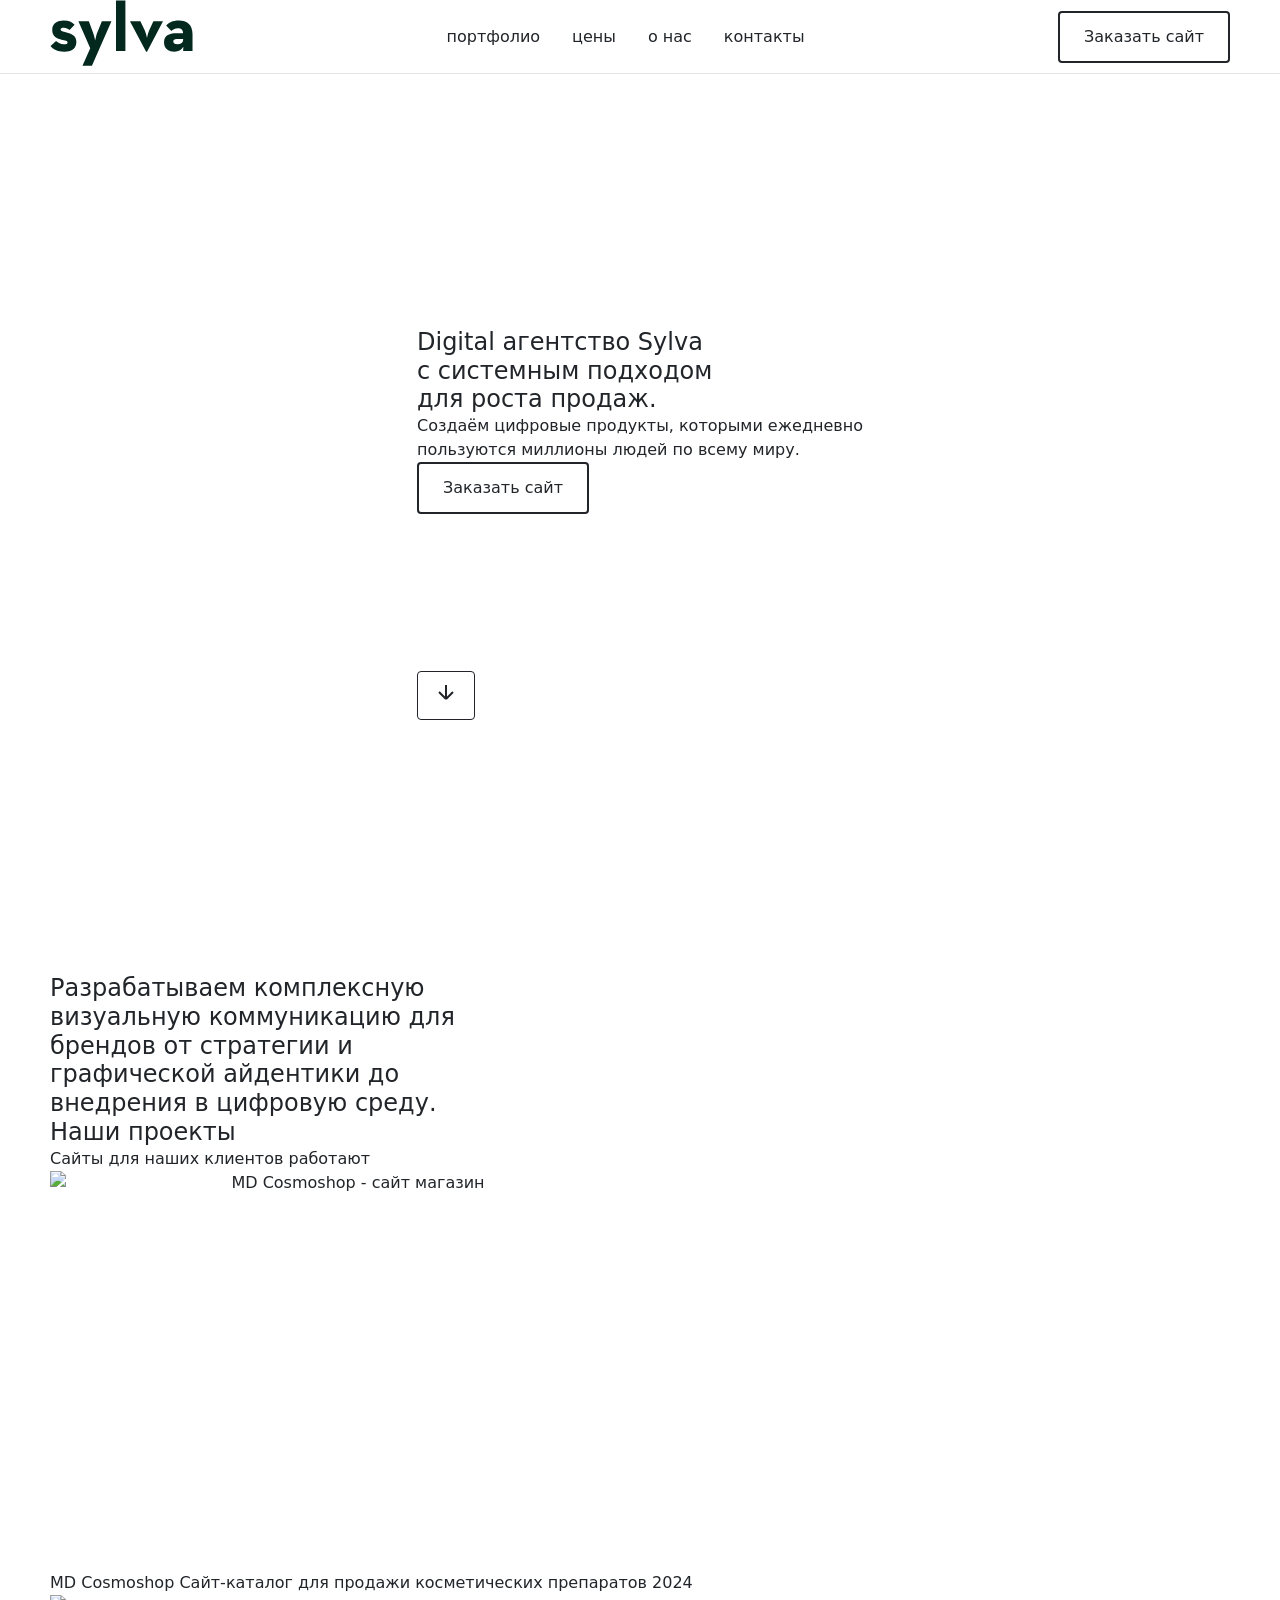
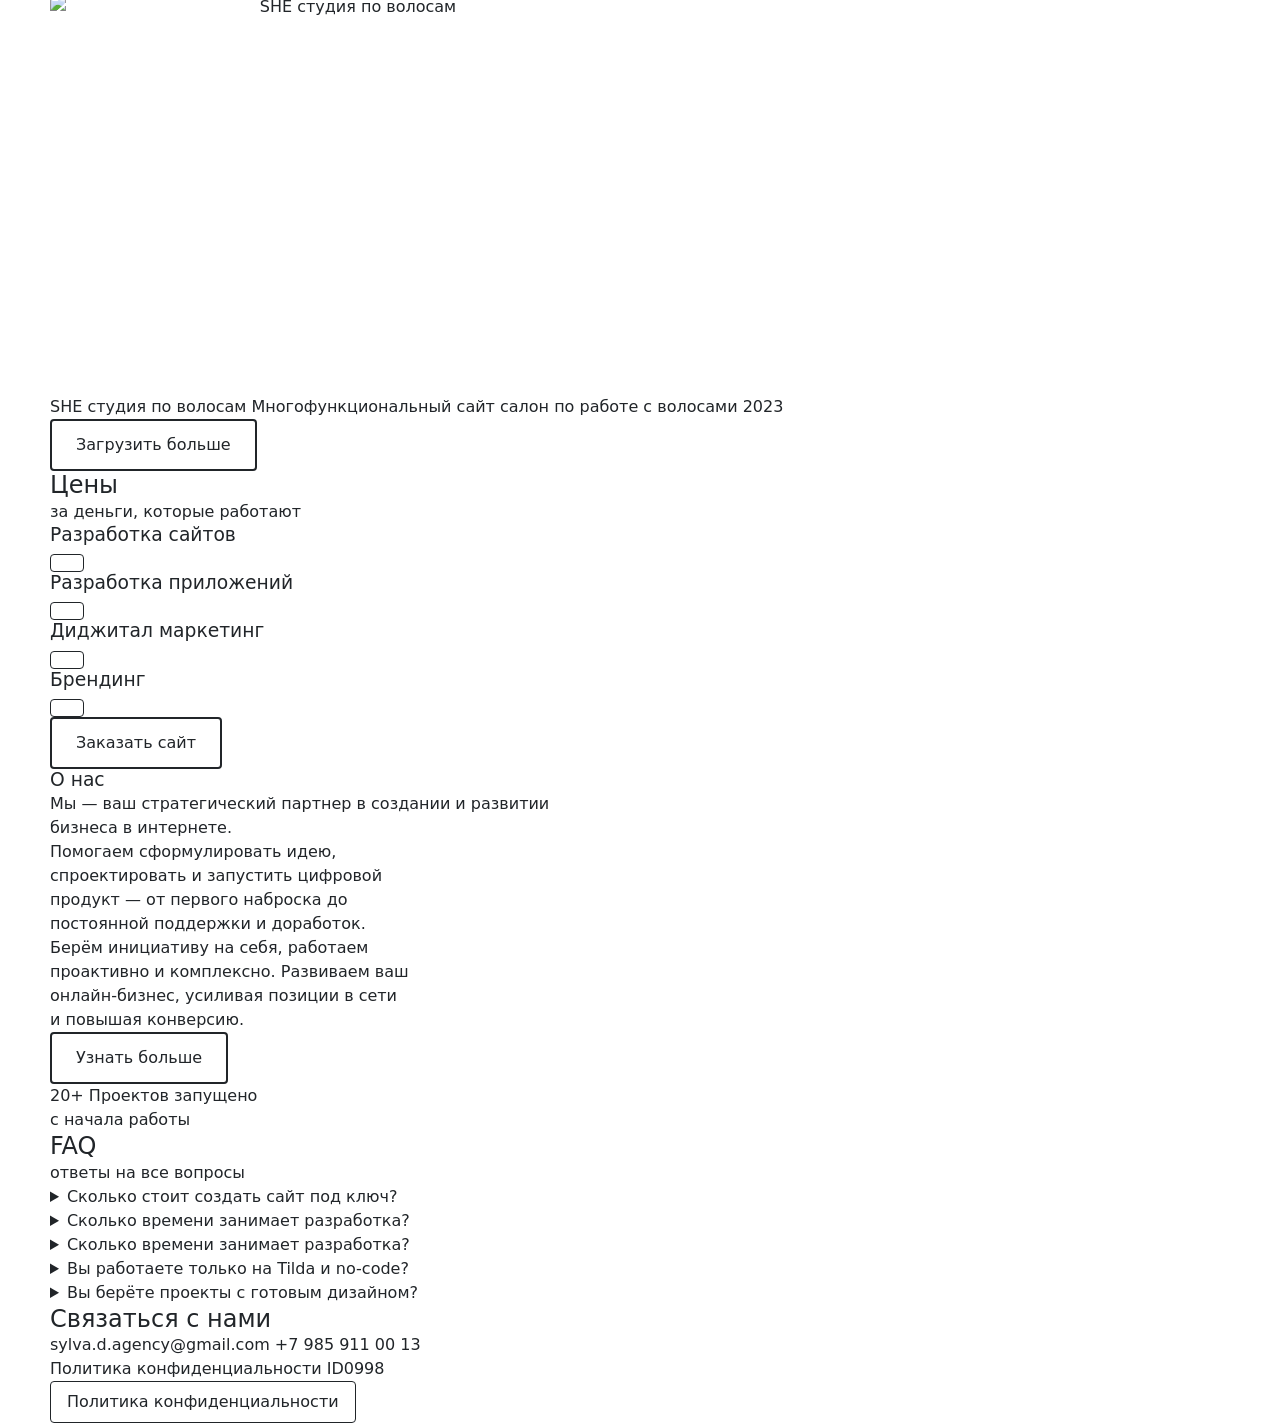
==== index.html @ aecb2a1e "critical css added" ====
<!DOCTYPE html>
<html lang="ru">

<head>
    <meta charset="UTF-8">
    <meta name="viewport" content="width=device-width, initial-scale=1.0">
    <meta http-equiv="X-UA-Compatible" content="IE=edge">

    <!-- SEO Meta Tags -->
    <title>Sylva Digital Agency - Разработка сайтов и цифровых решений</title>
    <meta name="description"
        content="Digital агентство Sylva - создаем цифровые продукты, которые ежедневно пользуются миллионы людей по всему миру. Разработка сайтов, приложений, брендинг.">
    <meta name="keywords" content="digital agency, веб-разработка, дизайн, брендинг, создание сайтов">
    <meta name="author" content="Sylva Digital Agency">

    <!-- Open Graph / Facebook -->
    <!-- <meta property="og:type" content="website">
    <meta property="og:url" content="https://sylva.agency/">
    <meta property="og:title" content="Sylva Digital Agency - Разработка сайтов и цифровых решений">
    <meta property="og:description" content="Digital агентство Sylva - создаем цифровые продукты для вашего бизнеса">
    <meta property="og:image" content="/images/og-image.jpg"> -->

    <!-- Twitter -->
    <!-- <meta property="twitter:card" content="summary_large_image">
    <meta property="twitter:url" content="https://sylva.agency/">
    <meta property="twitter:title" content="Sylva Digital Agency">
    <meta property="twitter:description"
        content="Digital агентство Sylva - создаем цифровые продукты для вашего бизнеса">
    <meta property="twitter:image" content="/images/twitter-image.jpg"> -->

    <!-- Favicon -->
    <!-- <link rel="icon" type="image/x-icon" href="/favicon.ico">
    <link rel="apple-touch-icon" sizes="180x180" href="/apple-touch-icon.png"> -->

    <!-- Critical CSS (только для первого экрана) -->
    <link rel="stylesheet" href="/css/critical.css">

    <!-- Preload важных ресурсов -->
    <!-- <link rel="preload" href="/fonts/main-font.woff2" as="font" type="font/woff2" crossorigin> -->

    <!-- Остальные стили загружаются асинхронно -->
    <!-- <link rel="preload" href="/css/main.css" as="style" onload="this.onload=null;this.rel='stylesheet'">
    <noscript>
        <link rel="stylesheet" href="/css/main.css">
    </noscript> -->
</head>

<body>
    <!-- Cookie Notice -->
    <div class="cookie-notice" id="cookieNotice" role="dialog" aria-label="Уведомление о cookies" hidden>
        <div class="cookie-notice__content">
            <p>Мы используем cookies для улучшения работы сайта</p>
            <button type="button" class="cookie-notice__accept" id="acceptCookies">Принять</button>
        </div>
    </div>

    <!-- Header -->
    <header class="header">
        <div class="container">
            <nav class="nav" aria-label="Основная навигация">
                <a href="/" class="logo" aria-label="Sylva Digital Agency">
                    <svg width="143" height="66" viewBox="0 0 143 66" fill="none" xmlns="http://www.w3.org/2000/svg">
                        <path
                            d="M14.12 51.63C7.19 51.63 3.13 49.04 0.54 45.96L6.07 41.06C8.1 43.02 10.69 44.21 13.49 44.21C16.57 44.21 17.55 43.65 17.55 42.39C17.55 40.78 15.66 40.78 10.83 39.52C6.77 38.47 2.22 36.23 2.22 30C2.22 23.28 7.4 20.55 13.77 20.55C18.67 20.55 22.17 22.16 24.62 24.68L19.58 30.07C18.18 28.88 16.08 27.83 13.84 27.83C11.67 27.83 10.62 28.39 10.62 29.58C10.62 31.26 12.51 31.47 16.57 32.38C20.91 33.36 26.37 35.39 26.37 41.69C26.37 47.15 23.5 51.63 14.12 51.63ZM32.4693 65.84L40.2393 48.2L28.4093 21.18H38.8393L43.1093 32.66C44.1593 35.46 45.2093 40.36 45.2093 40.36C45.2093 40.36 46.1193 35.39 47.2393 32.66L51.8593 21.18H61.4493L41.9193 65.84H32.4693ZM66.0157 51V0.459996H75.3957V51H66.0157ZM96.1223 51.63L79.9523 21.18H90.3823L94.5823 30.07C95.9823 33.08 97.0323 37.98 97.0323 37.98C97.0323 37.98 98.0123 33.08 99.3423 30.07L103.402 21.18H112.992L97.0323 51.63H96.1223ZM133.141 33.29C133.001 29.86 131.321 28.32 128.171 28.32C124.601 28.32 122.711 29.86 121.381 31.05L116.131 25.45C118.931 22.72 122.081 20.55 129.081 20.55C136.711 20.55 142.521 24.68 142.521 34.06V51H133.141L133.351 46.87C131.111 50.3 128.521 51.63 124.531 51.63C119.071 51.63 114.031 49.18 114.031 42.25C114.031 35.88 118.861 33.29 126.211 33.29H133.141ZM133.141 38.89H126.701C124.321 38.89 123.271 39.94 123.271 41.62C123.271 43.3 124.671 44.28 127.331 44.28C131.181 44.28 133.141 42.6 133.141 40.08V38.89Z"
                            fill="#03281D" />
                    </svg>

                </a>

                <!-- Desktop Navigation -->
                <ul class="nav__list">
                    <li><a href="#portfolio" class="nav__link">портфолио</a></li>
                    <li><a href="#prices" class="nav__link">цены</a></li>
                    <li><a href="#about" class="nav__link">о нас</a></li>
                    <li><a href="#contacts" class="nav__link">контакты</a></li>
                </ul>

                <!-- Mobile CTA Button -->
                <a href="/order" class="btn btn--primary nav__cta-mobile">Заказать сайт</a>

                <!-- Mobile Menu Button -->
                <button type="button" class="burger" id="burgerBtn" aria-label="Открыть меню" aria-expanded="false"
                    aria-controls="mobileMenu">
                    <svg width="35" height="35" viewBox="0 0 35 35" fill="none" xmlns="http://www.w3.org/2000/svg">
                        <path fill-rule="evenodd" clip-rule="evenodd"
                            d="M5.10433 7.29167C4.71756 7.29167 4.34662 7.44531 4.07313 7.7188C3.79964 7.99229 3.646 8.36323 3.646 8.75C3.646 9.13678 3.79964 9.50771 4.07313 9.7812C4.34662 10.0547 4.71756 10.2083 5.10433 10.2083H29.896C30.2828 10.2083 30.6537 10.0547 30.9272 9.7812C31.2007 9.50771 31.3543 9.13678 31.3543 8.75C31.3543 8.36323 31.2007 7.99229 30.9272 7.7188C30.6537 7.44531 30.2828 7.29167 29.896 7.29167H5.10433ZM3.646 17.5C3.646 17.1132 3.79964 16.7423 4.07313 16.4688C4.34662 16.1953 4.71756 16.0417 5.10433 16.0417H29.896C30.2828 16.0417 30.6537 16.1953 30.9272 16.4688C31.2007 16.7423 31.3543 17.1132 31.3543 17.5C31.3543 17.8868 31.2007 18.2577 30.9272 18.5312C30.6537 18.8047 30.2828 18.9583 29.896 18.9583H5.10433C4.71756 18.9583 4.34662 18.8047 4.07313 18.5312C3.79964 18.2577 3.646 17.8868 3.646 17.5ZM3.646 26.2515C3.646 25.8647 3.79964 25.4938 4.07313 25.2203C4.34662 24.9468 4.71756 24.7931 5.10433 24.7931H29.896C30.2828 24.7931 30.6537 24.9468 30.9272 25.2203C31.2007 25.4938 31.3543 25.8647 31.3543 26.2515C31.3543 26.6382 31.2007 27.0092 30.9272 27.2827C30.6537 27.5561 30.2828 27.7098 29.896 27.7098H5.10433C4.71756 27.7098 4.34662 27.5561 4.07313 27.2827C3.79964 27.0092 3.646 26.6382 3.646 26.2515Z"
                            fill="black" />
                    </svg>
                </button>
            </nav>
        </div>

        <!-- Mobile Menu -->
        <div class="mobile-menu" id="mobileMenu" aria-hidden="true">
            <nav class="mobile-menu__nav" aria-label="Мобильная навигация">
                <ul class="mobile-menu__list">
                    <li><a href="#portfolio" class="mobile-menu__link">портфолио</a></li>
                    <li><a href="#prices" class="mobile-menu__link">цены</a></li>
                    <li><a href="#about" class="mobile-menu__link">о нас</a></li>
                    <li><a href="#contacts" class="mobile-menu__link">контакты</a></li>
                </ul>
            </nav>
        </div>
    </header>

    <!-- Main Content -->
    <main>
        <!-- Hero Section -->
        <section class="hero" aria-label="Главный экран">
            <div class="container">
                <h1 class="hero__title">
                    Digital агентство Sylva<br>
                    с системным подходом<br>
                    для роста продаж.
                </h1>
                <p class="hero__subtitle">
                    Создаём цифровые продукты, которыми ежедневно<br>
                    пользуются миллионы людей по всему миру.
                </p>
                <a href="/order" class="btn btn--primary hero__cta">Заказать сайт</a>

                <!-- 3D Sphere Container -->
                <div class="hero__sphere" aria-hidden="true">
                    <canvas id="sphereCanvas"></canvas>
                </div>

                <!-- Scroll Indicator -->
                <button type="button" class="scroll-down" aria-label="Прокрутить вниз">
                    <svg width="24" height="24" viewBox="0 0 24 24" fill="none" aria-hidden="true">
                        <path d="M12 5v14m0 0l-7-7m7 7l7-7" stroke="currentColor" stroke-width="2" />
                    </svg>
                </button>
            </div>
        </section>

        <!-- Mission Section -->
        <section class="mission" aria-label="Наша миссия">
            <div class="container">
                <h2 class="mission__title">
                    Разрабатываем комплексную<br>
                    визуальную коммуникацию <span class="mission__accent">для<br>
                        брендов</span> от стратегии и<br>
                    графической айдентики до<br>
                    внедрения в <span class="mission__highlight">цифровую среду</span>.
                </h2>
            </div>
        </section>

        <!-- Portfolio Section -->
        <section class="portfolio" id="portfolio" aria-label="Наши проекты">
            <div class="container">
                <h2 class="section-title">Наши проекты</h2>
                <p class="section-subtitle">Сайты для наших клиентов работают</p>

                <div class="portfolio__grid">
                    <!-- Project 1 -->
                    <article class="project-card" data-modal="project-1">
                        <button type="button" class="project-card__link" aria-label="Открыть проект MD Cosmoshop">
                            <span class="project-card__image">
                                <img src="/images/projects/md-cosmoshop.jpg" alt="MD Cosmoshop - сайт магазин"
                                    loading="lazy" width="600" height="400">
                            </span>
                            <span class="project-card__content">
                                <span class="project-card__title">MD Cosmoshop</span>
                                <span class="project-card__description">Сайт-каталог для продажи косметических
                                    препаратов</span>
                                <span class="project-card__year">2024</span>
                            </span>
                        </button>
                    </article>

                    <!-- Project 2 -->
                    <article class="project-card" data-modal="project-2">
                        <button type="button" class="project-card__link" aria-label="Открыть проект SHE студия">
                            <span class="project-card__image">
                                <img src="/images/projects/she-studio.jpg" alt="SHE студия по волосам" loading="lazy"
                                    width="600" height="400">
                            </span>
                            <span class="project-card__content">
                                <span class="project-card__title">SHE студия по волосам</span>
                                <span class="project-card__description">Многофункциональный сайт салон по работе с
                                    волосами</span>
                                <span class="project-card__year">2023</span>
                            </span>
                        </button>
                    </article>
                </div>

                <button type="button" class="btn btn--secondary portfolio__more" aria-label="Загрузить больше проектов">
                    Загрузить больше
                </button>
            </div>
        </section>

        <!-- Prices Section -->
        <section class="prices" id="prices" aria-label="Цены и услуги">
            <div class="container">
                <h2 class="section-title section-title--light">Цены</h2>
                <p class="section-subtitle section-subtitle--light">за деньги, которые работают</p>

                <div class="services">
                    <div class="services__decoration" aria-hidden="true">
                        <!-- Animated circles -->
                        <div class="circle circle--1"></div>
                        <div class="circle circle--2"></div>
                        <div class="circle circle--3"></div>
                    </div>

                    <ul class="services__list">
                        <li class="service-item">
                            <h3 class="service-item__title">Разработка сайтов</h3>
                            <button type="button" class="service-item__link" aria-label="Подробнее о разработке сайтов">
                                <span class="sr-only">Подробнее</span>
                            </button>
                        </li>
                        <li class="service-item">
                            <h3 class="service-item__title">Разработка приложений</h3>
                            <button type="button" class="service-item__link"
                                aria-label="Подробнее о разработке приложений">
                                <span class="sr-only">Подробнее</span>
                            </button>
                        </li>
                        <li class="service-item">
                            <h3 class="service-item__title">Диджитал маркетинг</h3>
                            <button type="button" class="service-item__link"
                                aria-label="Подробнее о диджитал маркетинге">
                                <span class="sr-only">Подробнее</span>
                            </button>
                        </li>
                        <li class="service-item">
                            <h3 class="service-item__title">Брендинг</h3>
                            <button type="button" class="service-item__link" aria-label="Подробнее о брендинге">
                                <span class="sr-only">Подробнее</span>
                            </button>
                        </li>
                    </ul>

                    <a href="/order" class="btn btn--outline prices__cta">Заказать сайт</a>
                </div>

                <div class="prices__footer">
                    <h3 class="prices__footer-title">О нас</h3>
                    <p class="prices__footer-text">
                        Мы — ваш стратегический партнер в создании и развитии<br>
                        бизнеса в интернете.
                    </p>
                    <p class="prices__footer-description">
                        Помогаем сформулировать идею,<br>
                        спроектировать и запустить цифровой<br>
                        продукт — от первого наброска до<br>
                        постоянной поддержки и доработок.
                    </p>
                </div>
            </div>
        </section>

        <!-- About Section -->
        <section class="about" id="about" aria-label="О компании">
            <div class="container">
                <div class="about__content">
                    <p class="about__text">
                        Берём инициативу на себя, работаем<br>
                        проактивно и комплексно. Развиваем ваш<br>
                        онлайн-бизнес, усиливая позиции в сети<br>
                        и повышая конверсию.
                    </p>

                    <a href="#" class="btn btn--ghost about__cta">Узнать больше</a>

                    <div class="stats">
                        <div class="stats__item">
                            <span class="stats__number">20+</span>
                            <span class="stats__label">Проектов запущено<br>с начала работы</span>
                        </div>
                    </div>
                </div>

                <div class="about__decoration" aria-hidden="true">
                    <!-- Decorative circles -->
                </div>
            </div>
        </section>

        <!-- FAQ Section -->
        <section class="faq" id="faq" aria-label="Часто задаваемые вопросы">
            <div class="container">
                <h2 class="section-title">FAQ</h2>
                <p class="section-subtitle">ответы на все вопросы</p>

                <div class="faq__list" role="list">
                    <details class="faq-item">
                        <summary class="faq-item__question">
                            Сколько стоит создать сайт под ключ?
                            <span class="faq-item__icon" aria-hidden="true"></span>
                        </summary>
                        <div class="faq-item__answer">
                            <p>Стоимость разработки сайта зависит от сложности проекта, функциональности и сроков.
                                Базовый сайт-визитка от 50 000 ₽, корпоративный сайт от 150 000 ₽, интернет-магазин от
                                250 000 ₽.</p>
                        </div>
                    </details>

                    <details class="faq-item">
                        <summary class="faq-item__question">
                            Сколько времени занимает разработка?
                            <span class="faq-item__icon" aria-hidden="true"></span>
                        </summary>
                        <div class="faq-item__answer">
                            <p>Сроки зависят от объема работ. Лендинг - 2-3 недели, корпоративный сайт - 1-2 месяца,
                                интернет-магазин - от 2 месяцев.</p>
                        </div>
                    </details>

                    <details class="faq-item">
                        <summary class="faq-item__question">
                            Сколько времени занимает разработка?
                            <span class="faq-item__icon" aria-hidden="true"></span>
                        </summary>
                        <div class="faq-item__answer">
                            <p>Мы предоставляем полный цикл разработки: от концепции до запуска. Также оказываем услуги
                                технической поддержки и развития проекта.</p>
                        </div>
                    </details>

                    <details class="faq-item">
                        <summary class="faq-item__question">
                            Вы работаете только на Tilda и no-code?
                            <span class="faq-item__icon" aria-hidden="true"></span>
                        </summary>
                        <div class="faq-item__answer">
                            <p>Нет, мы разрабатываем проекты любой сложности. Используем современные технологии: React,
                                Vue, Node.js. Выбор платформы зависит от задач проекта.</p>
                        </div>
                    </details>

                    <details class="faq-item">
                        <summary class="faq-item__question">
                            Вы берёте проекты с готовым дизайном?
                            <span class="faq-item__icon" aria-hidden="true"></span>
                        </summary>
                        <div class="faq-item__answer">
                            <p>Да, мы работаем как с нашим дизайном, так и реализуем готовые макеты. При необходимости
                                можем доработать существующий дизайн.</p>
                        </div>
                    </details>
                </div>
            </div>
        </section>
    </main>

    <!-- Footer -->
    <footer class="footer" id="contacts">
        <div class="container">
            <div class="footer__content">
                <h2 class="footer__title">Связаться с нами</h2>

                <div class="footer__contacts">
                    <a href="mailto:sylva.d.agency@gmail.com" class="footer__email">sylva.d.agency@gmail.com</a>
                    <a href="tel:+79859110013" class="footer__phone">+7 985 911 00 13</a>
                </div>

                <div class="footer__bottom">
                    <p class="footer__copyright">Политика конфиденциальности ID0998</p>
                    <button type="button" class="footer__privacy" data-modal="privacy">
                        Политика конфиденциальности
                    </button>
                </div>
            </div>
        </div>
    </footer>

    <!-- Modal Container -->
    <div class="modal" id="modal" role="dialog" aria-modal="true" aria-hidden="true">
        <div class="modal__overlay" data-modal-close></div>
        <div class="modal__content">
            <button type="button" class="modal__close" data-modal-close aria-label="Закрыть">
                <svg width="24" height="24" viewBox="0 0 24 24" fill="none" aria-hidden="true">
                    <path d="M18 6L6 18M6 6l12 12" stroke="currentColor" stroke-width="2" />
                </svg>
            </button>
            <div class="modal__body" id="modalContent">
                <!-- Dynamic content -->
            </div>
        </div>
    </div>

    <!-- Scripts -->
    <script src="/js/script.js" defer></script>

    <!-- Schema.org markup -->
    <script type="application/ld+json">
    {
        "@context": "https://schema.org",
        "@type": "Organization",
        "name": "Sylva Digital Agency",
        "url": "https://sylva.agency",
        "email": "sylva.d.agency@gmail.com",
        "telephone": "+79859110013",
        "description": "Digital агентство полного цикла. Разработка сайтов, приложений, брендинг.",
        "address": {
            "@type": "PostalAddress",
            "addressCountry": "RU"
        }
    }
    </script>
</body>

</html>
---- css/critical.css ----
/* Critical CSS - минимальный normalize и базовые стили */

/* Box sizing */
*,
*::before,
*::after {
  box-sizing: border-box;
}

/* Document */
html {
  line-height: 1.15;
  -webkit-text-size-adjust: 100%;
  -webkit-tap-highlight-color: transparent;
}

/* Body */
body {
  margin: 0;
  font-family: system-ui, -apple-system, "Segoe UI", Roboto, "Helvetica Neue",
    Arial, sans-serif;
  font-size: 16px;
  line-height: 1.5;
  color: #212529;
  background-color: #fff;
}

/* Container */
.container {
  max-width: 1440px;
  margin: 0 auto;
  padding-inline: 50px;
}

/* Typography - точечный сброс */
h1,
h2,
h3,
h4,
h5,
h6 {
  margin: 0;
  font-weight: 500;
  line-height: 1.2;
}

p,
figure,
figcaption,
blockquote,
dl,
dd {
  margin: 0;
}

/* Navigation lists - без маркеров */
.nav__list,
.mobile-menu__list,
.services__list,
.faq__list {
  list-style: none;
  padding: 0;
  margin: 0;
}

/* Links */
a {
  color: inherit;
  text-decoration: none;
  background-color: transparent;
}

/* Images */
img {
  display: block;
  max-width: 100%;
  height: auto;
  border-style: none;
}

/* Inline images in content */
.content img,
p img {
  display: inline-block;
  vertical-align: bottom;
}

/* Buttons - минимальные стили для видимости */
button {
  font-family: inherit;
  font-size: inherit;
  line-height: inherit;
  margin: 0;
  padding: 0.5em 1em;
  cursor: pointer;
  background-color: transparent;
  border: 1px solid currentColor;
  border-radius: 4px;
  color: inherit;
}

button::-moz-focus-inner {
  border-style: none;
  padding: 0;
}

/* Reset button styles for icon-only buttons */
.burger,
.modal__close,
.project-card__link {
  padding: 0;
  border: none;
  background: transparent;
}

/* Forms */
input,
textarea,
select {
  font-family: inherit;
  font-size: inherit;
  line-height: inherit;
  margin: 0;
}

/* Details/Summary */
details {
  display: block;
}

summary {
  display: list-item;
  cursor: pointer;
}

/* Hidden elements */
[hidden],
.mobile-menu[aria-hidden="true"],
.modal[aria-hidden="true"],
#cookieNotice[hidden] {
  display: none !important;
}

/* Screen reader only */
.sr-only {
  position: absolute;
  width: 1px;
  height: 1px;
  padding: 0;
  margin: -1px;
  overflow: hidden;
  clip: rect(0, 0, 0, 0);
  white-space: nowrap;
  border: 0;
}

/* Focus styles for accessibility */
:focus-visible {
  outline: 2px solid;
  outline-offset: 2px;
}

/* Remove focus outline for mouse users */
:focus:not(:focus-visible) {
  outline: none;
}

/* Skip link for accessibility */
.skip-link {
  position: absolute;
  top: -40px;
  left: 0;
  background: #000;
  color: #fff;
  padding: 8px;
  text-decoration: none;
  z-index: 100;
}

.skip-link:focus {
  top: 0;
}

/* Reduced motion */
@media (prefers-reduced-motion: reduce) {
  *,
  *::before,
  *::after {
    animation-duration: 0.01ms !important;
    animation-iteration-count: 1 !important;
    transition-duration: 0.01ms !important;
    scroll-behavior: auto !important;
  }
}

/* Smooth scroll for those who are ok with motion */
@media (prefers-reduced-motion: no-preference) {
  html {
    scroll-behavior: smooth;
  }
}

/* Basic header layout for first paint */
.header {
  position: sticky;
  top: 0;
  z-index: 100;
  background-color: #fff;
  border-bottom: 1px solid #e5e5e5;
}

.nav {
  display: flex;
  align-items: center;
  justify-content: space-between;
  min-height: 60px;
}

.nav__list {
  display: flex;
  gap: 2rem;
}

/* Hide mobile elements on desktop */
.burger,
.mobile-menu {
  display: none;
}

/* Basic button styles */
.btn {
  display: inline-block;
  padding: 0.75em 1.5em;
  border: 2px solid currentColor;
  border-radius: 4px;
  text-align: center;
  cursor: pointer;
  transition: all 0.3s ease;
}

/* Hero section minimal layout */
.hero {
  min-height: 100vh;
  display: flex;
  align-items: center;
  position: relative;
  overflow: hidden;
}

/* Basic responsive utilities */
@media (max-width: 768px) {
  .nav__list {
    display: none;
  }

  .burger {
    display: block;
  }

  .hero__title {
    font-size: clamp(1.5rem, 5vw, 3rem);
  }
}
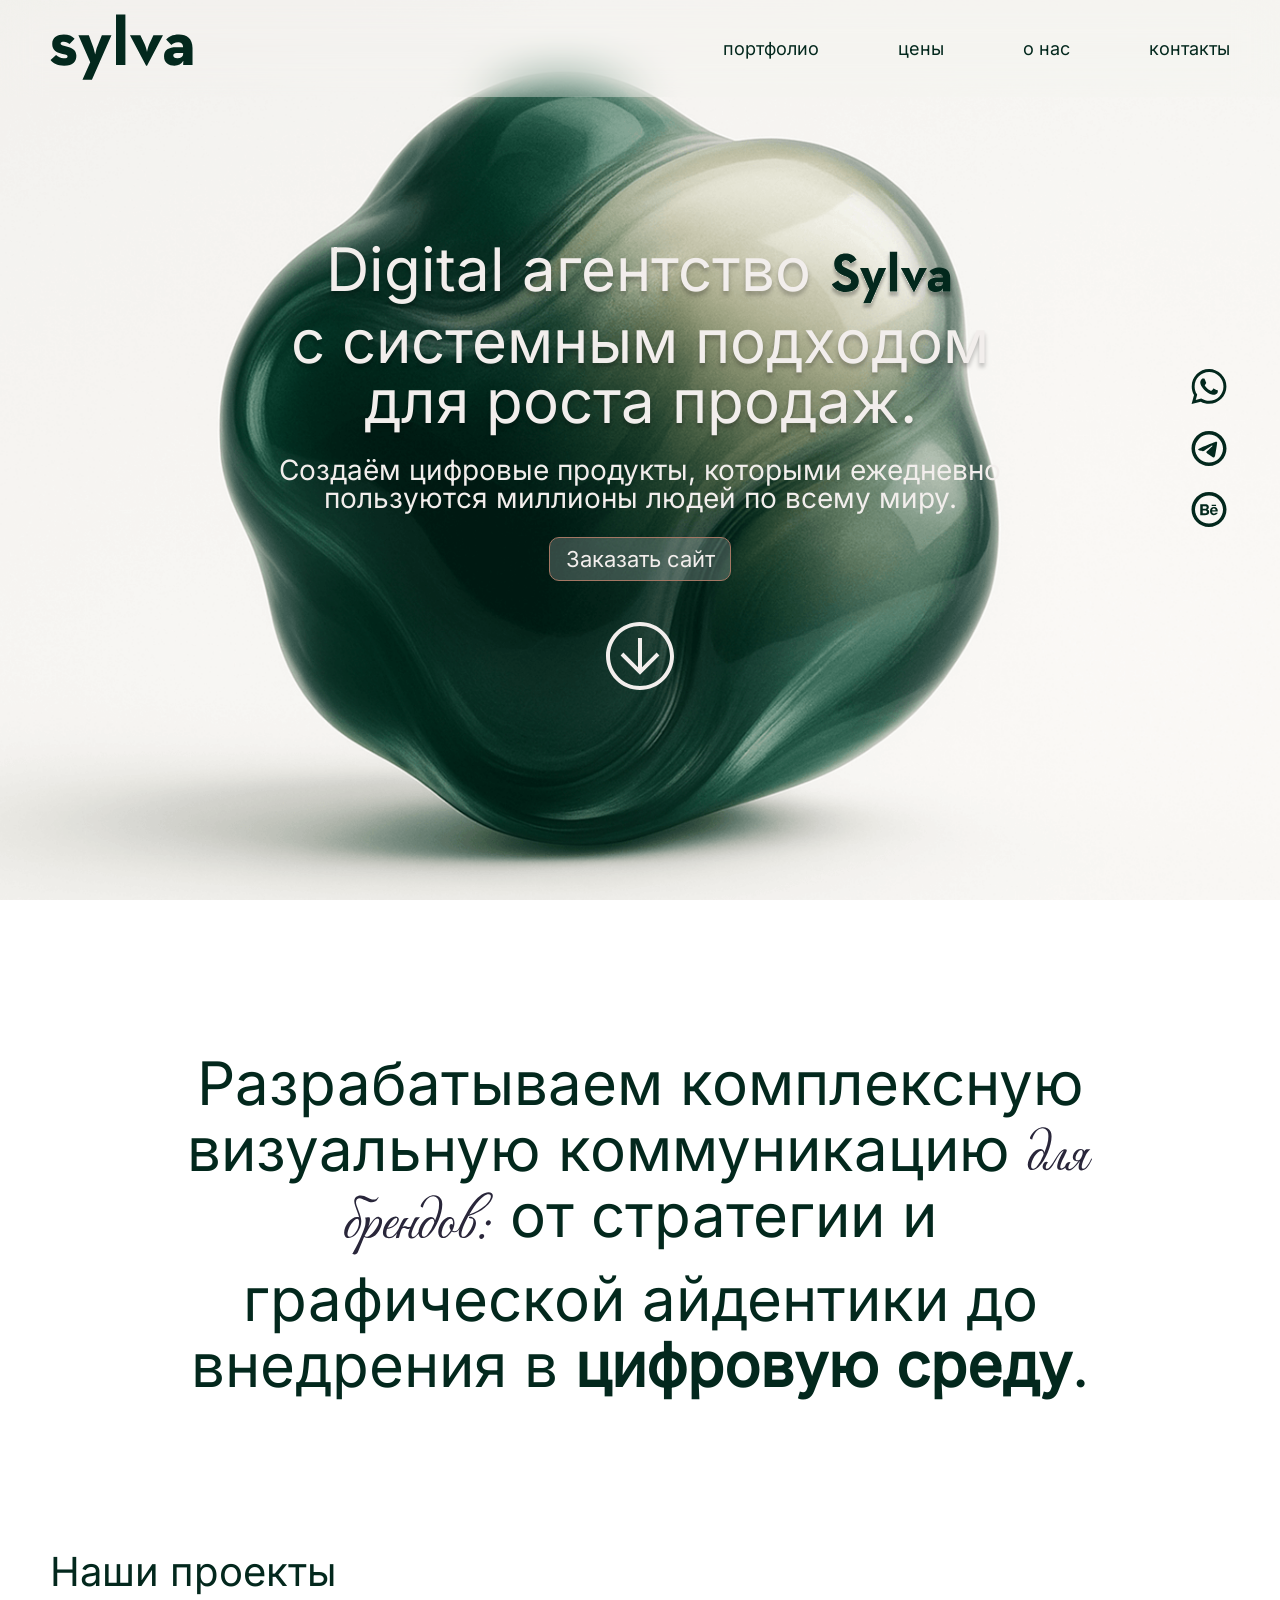
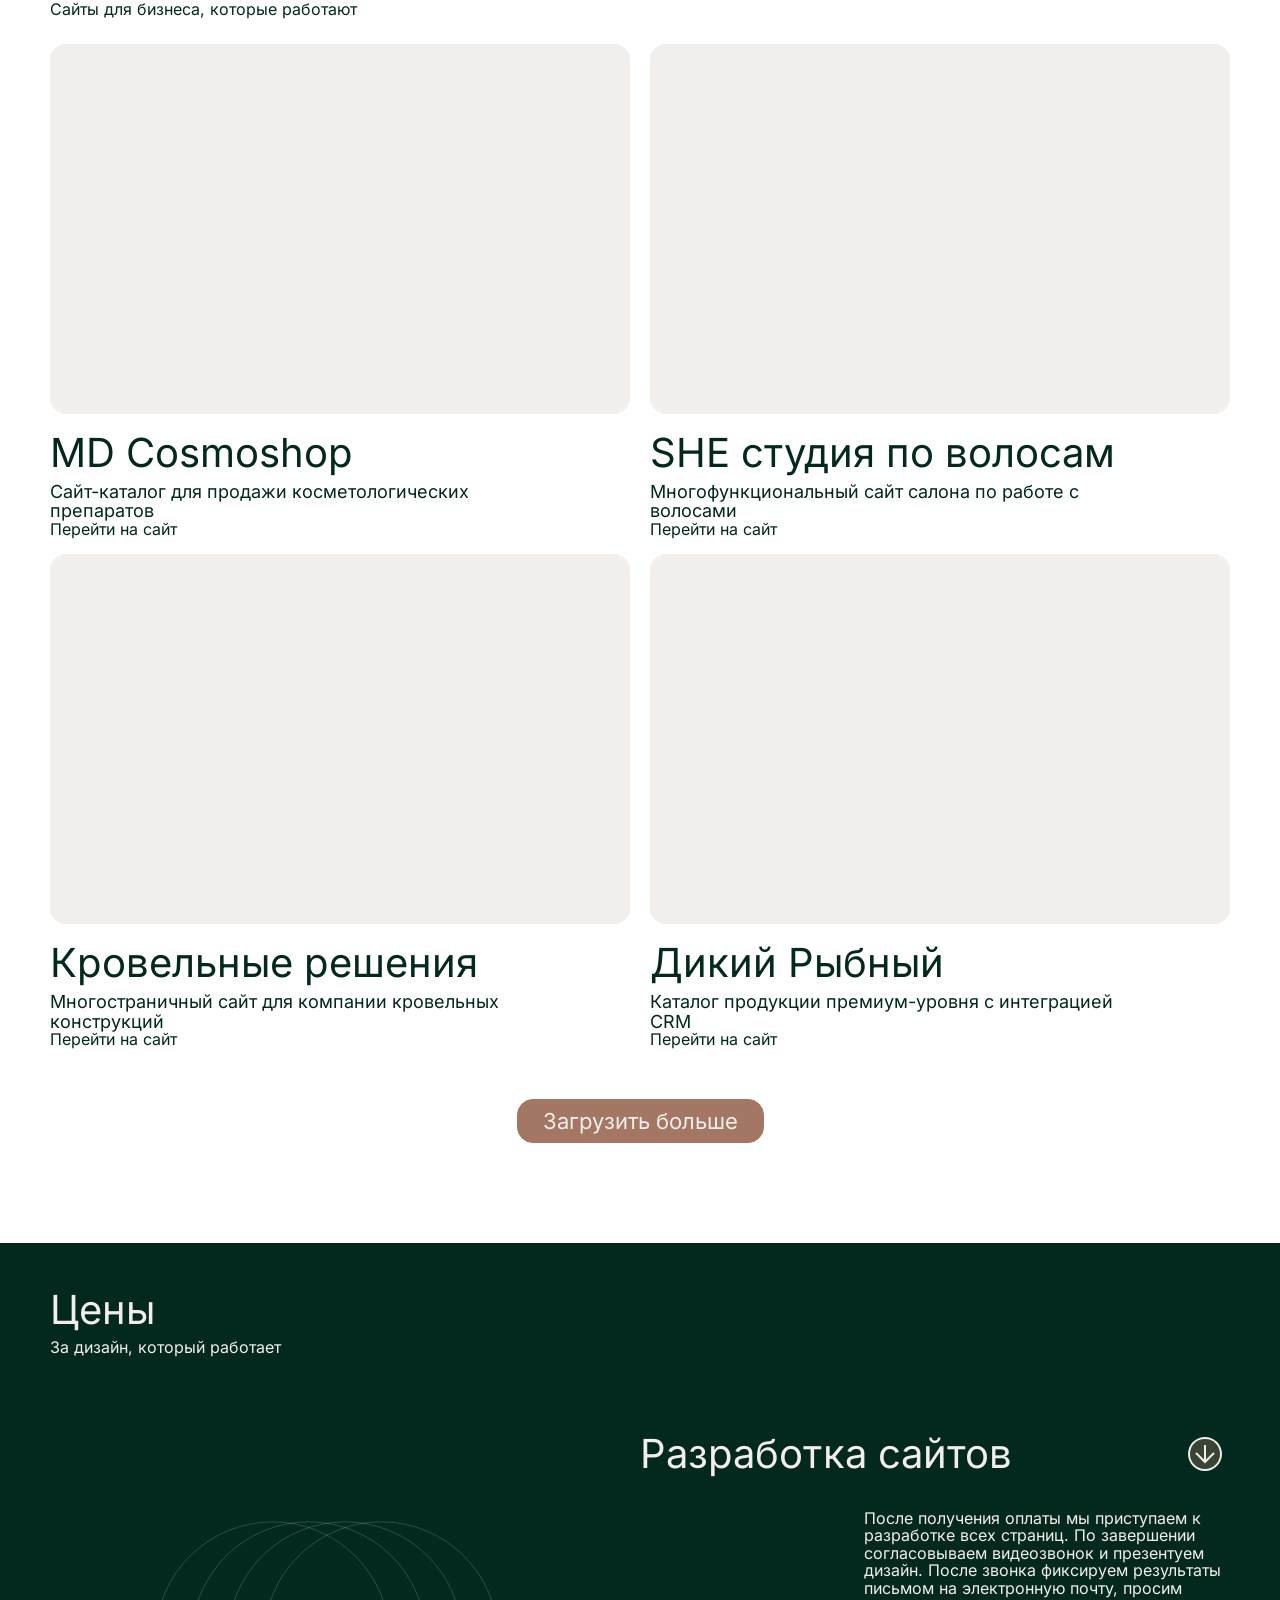
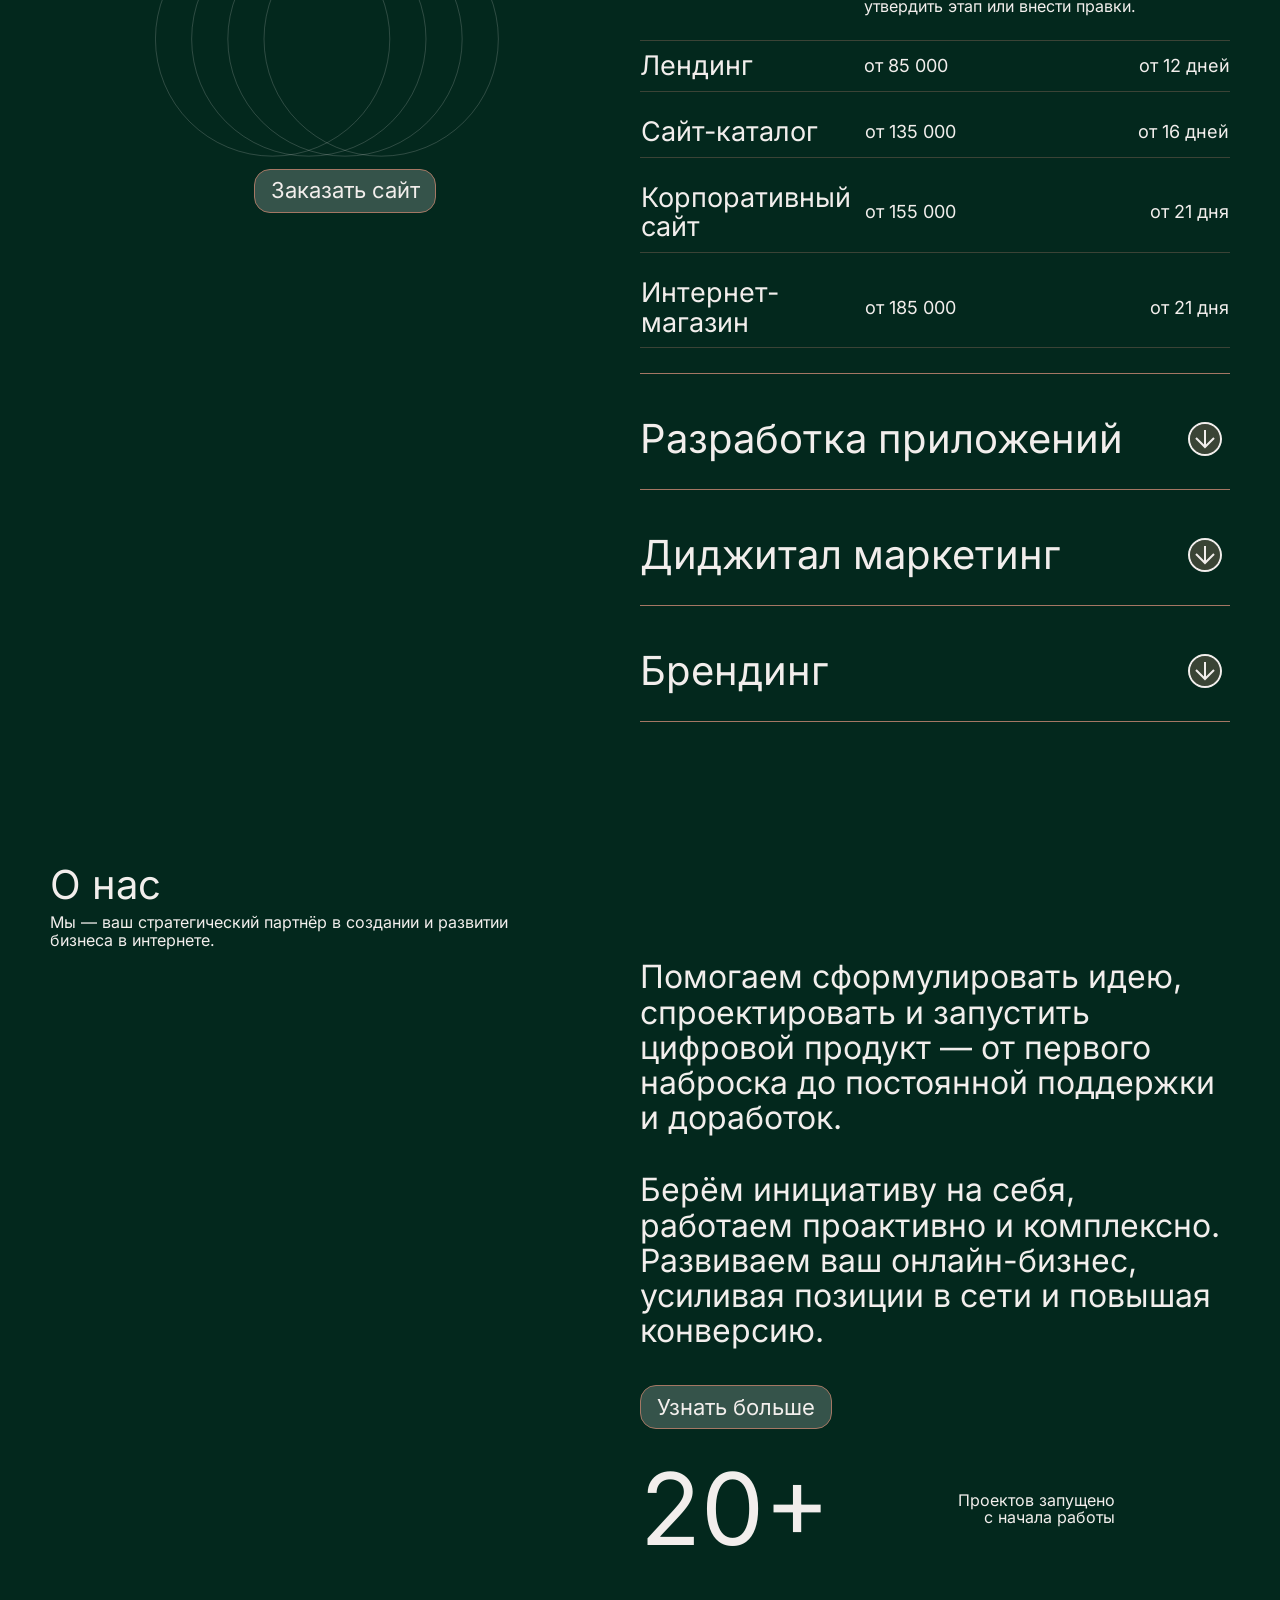
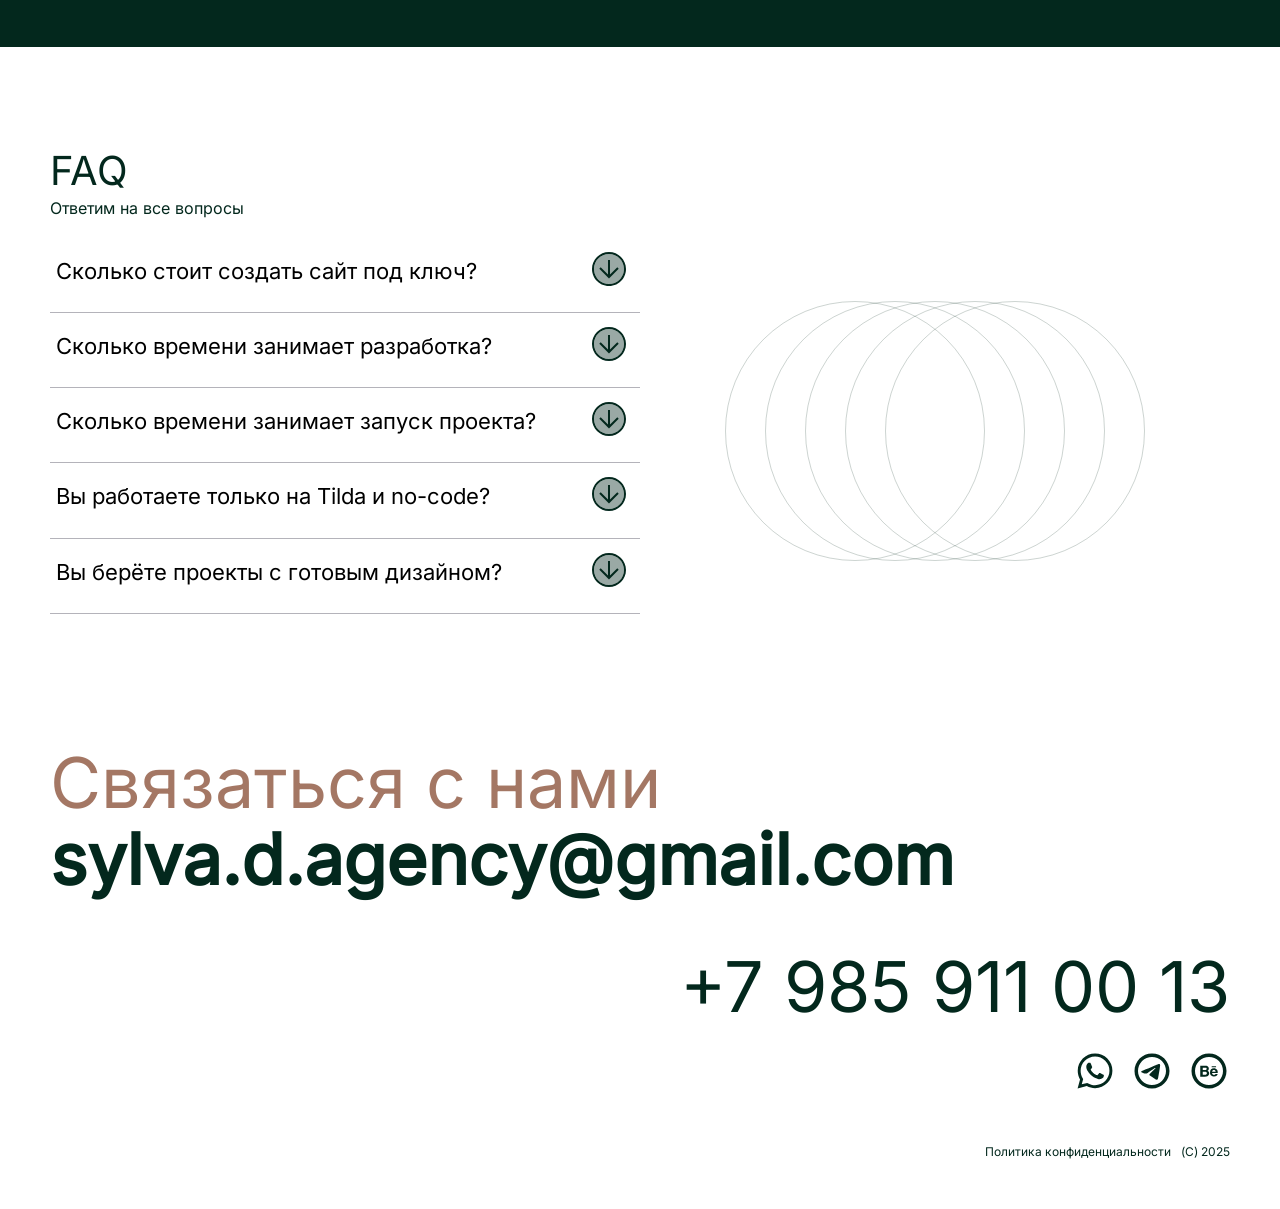
==== commit f0d28713: "befor writen js" ====
--- a/index.html
+++ b/index.html
@@ -34,15 +34,15 @@
 
     <!-- Critical CSS (только для первого экрана) -->
     <link rel="stylesheet" href="/css/critical.css">
-
+    <link rel="stylesheet" href="/css/main.css">
     <!-- Preload важных ресурсов -->
     <!-- <link rel="preload" href="/fonts/main-font.woff2" as="font" type="font/woff2" crossorigin> -->
 
     <!-- Остальные стили загружаются асинхронно -->
-    <!-- <link rel="preload" href="/css/main.css" as="style" onload="this.onload=null;this.rel='stylesheet'">
+    <link rel="preload" href="/css/main.css" as="style" onload="this.onload=null;this.rel='stylesheet'">
     <noscript>
         <link rel="stylesheet" href="/css/main.css">
-    </noscript> -->
+    </noscript>
 </head>
 
 <body>
@@ -109,9 +109,34 @@
         <section class="hero" aria-label="Главный экран">
             <div class="container">
                 <h1 class="hero__title">
-                    Digital агентство Sylva<br>
-                    с системным подходом<br>
-                    для роста продаж.
+                    Digital агентство
+                    <svg class="hero__logo" width="137" height="65" viewBox="0 0 137 65" fill="none"
+                        xmlns="http://www.w3.org/2000/svg" role="img" aria-label="Sylva">
+                        <title>Sylva</title>
+                        <g filter="url(#filter0_d_358_50)">
+                            <path
+                                d="M19.4848 44.54C11.6848 44.54 6.64484 40.82 4.18484 35.96L11.0248 32C12.8248 34.94 15.1648 37.1 19.3048 37.1C22.7848 37.1 25.0048 35.36 25.0048 32.96C25.0048 30.08 22.7248 29.06 18.8848 27.38L16.7848 26.48C10.7248 23.9 6.70484 20.66 6.70484 13.82C6.70484 7.52 11.5048 2.72 19.0048 2.72C24.3448 2.72 28.1848 4.58 30.9448 9.44L24.4048 13.64C22.9648 11.06 21.4048 10.04 19.0048 10.04C16.5448 10.04 14.9848 11.6 14.9848 13.64C14.9848 16.16 16.5448 17.18 20.1448 18.74L22.2448 19.64C29.3848 22.7 33.4048 25.82 33.4048 32.84C33.4048 40.4 27.4648 44.54 19.4848 44.54ZM38.188 56.72L44.848 41.6L34.708 18.44H43.648L47.308 28.28C48.208 30.68 49.108 34.88 49.108 34.88C49.108 34.88 49.888 30.62 50.848 28.28L54.808 18.44H63.028L46.288 56.72H38.188ZM66.942 44V0.679996H74.982V44H66.942ZM92.7477 44.54L78.8877 18.44H87.8277L91.4277 26.06C92.6277 28.64 93.5277 32.84 93.5277 32.84C93.5277 32.84 94.3677 28.64 95.5077 26.06L98.9877 18.44H107.208L93.5277 44.54H92.7477ZM124.478 28.82C124.358 25.88 122.918 24.56 120.218 24.56C117.158 24.56 115.538 25.88 114.398 26.9L109.898 22.1C112.298 19.76 114.998 17.9 120.998 17.9C127.538 17.9 132.518 21.44 132.518 29.48V44H124.478L124.658 40.46C122.738 43.4 120.518 44.54 117.098 44.54C112.418 44.54 108.098 42.44 108.098 36.5C108.098 31.04 112.238 28.82 118.538 28.82H124.478ZM124.478 33.62H118.958C116.918 33.62 116.018 34.52 116.018 35.96C116.018 37.4 117.218 38.24 119.498 38.24C122.798 38.24 124.478 36.8 124.478 34.64V33.62Z"
+                                fill="#03281D" />
+                        </g>
+                        <defs>
+                            <filter id="filter0_d_358_50" x="0.184814" y="0.679993" width="136.333" height="64.04"
+                                filterUnits="userSpaceOnUse" color-interpolation-filters="sRGB">
+                                <feFlood flood-opacity="0" result="BackgroundImageFix" />
+                                <feColorMatrix in="SourceAlpha" type="matrix"
+                                    values="0 0 0 0 0 0 0 0 0 0 0 0 0 0 0 0 0 0 127 0" result="hardAlpha" />
+                                <feOffset dy="4" />
+                                <feGaussianBlur stdDeviation="2" />
+                                <feComposite in2="hardAlpha" operator="out" />
+                                <feColorMatrix type="matrix" values="0 0 0 0 0 0 0 0 0 0 0 0 0 0 0 0 0 0 0.25 0" />
+                                <feBlend mode="normal" in2="BackgroundImageFix" result="effect1_dropShadow_358_50" />
+                                <feBlend mode="normal" in="SourceGraphic" in2="effect1_dropShadow_358_50"
+                                    result="shape" />
+                            </filter>
+                        </defs>
+                    </svg>
+                    <span class="sr-only">Sylva</span>
+                    <br>с системным подходом
+                    <br>для роста продаж.
                 </h1>
                 <p class="hero__subtitle">
                     Создаём цифровые продукты, которыми ежедневно<br>
@@ -119,17 +144,58 @@
                 </p>
                 <a href="/order" class="btn btn--primary hero__cta">Заказать сайт</a>
 
+                <!-- Scroll Indicator -->
+                <svg class="scroll-down" width="100" height="100" viewBox="0 0 100 100" fill="none"
+                    xmlns="http://www.w3.org/2000/svg">
+                    <path
+                        d="M50 16C68.8 16 84 31.2 84 50C84 68.8 68.8 84 50 84C31.2 84 16 68.8 16 50C16 31.2 31.2 16 50 16ZM50 80C66.6 80 80 66.6 80 50C80 33.4 66.6 20 50 20C33.4 20 20 33.4 20 50C20 66.6 33.4 80 50 80Z"
+                        fill="#F2EEEC" />
+                    <path
+                        d="M33.3984 46.5998L49.9984 63.1998L66.5984 46.5998L69.3984 49.3998L49.9984 68.7998L30.5984 49.3998L33.3984 46.5998Z"
+                        fill="#F2EEEC" />
+                    <path d="M52 66H48L48 32H52L52 66Z" fill="#F2EEEC" />
+                </svg>
+                <nav class="hero__social-media" aria-label="Социальные сети">
+                    <ul class="social-links">
+                        <li><a href="#">
+                                <svg width="42" height="43" viewBox="0 0 42 43" fill="none"
+                                    xmlns="http://www.w3.org/2000/svg">
+                                    <path
+                                        d="M33.3375 9.0925C31.7329 7.47219 29.8218 6.18744 27.7156 5.31314C25.6095 4.43883 23.3504 3.99245 21.07 4C11.515 4 3.7275 11.7875 3.7275 21.3425C3.7275 24.405 4.5325 27.38 6.0375 30.005L3.5875 39L12.775 36.585C15.3125 37.9675 18.165 38.7025 21.07 38.7025C30.625 38.7025 38.4125 30.915 38.4125 21.36C38.4125 16.7225 36.61 12.365 33.3375 9.0925ZM21.07 35.7625C18.48 35.7625 15.9425 35.0625 13.72 33.75L13.195 33.435L7.735 34.87L9.1875 29.55L8.8375 29.0075C7.39821 26.7099 6.63412 24.0537 6.6325 21.3425C6.6325 13.3975 13.1075 6.9225 21.0525 6.9225C24.9025 6.9225 28.525 8.4275 31.2375 11.1575C32.5808 12.4943 33.6454 14.0845 34.3693 15.8358C35.0933 17.5872 35.4623 19.4649 35.455 21.36C35.49 29.305 29.015 35.7625 21.07 35.7625ZM28.98 24.9825C28.5425 24.7725 26.4075 23.7225 26.0225 23.565C25.62 23.425 25.34 23.355 25.0425 23.775C24.745 24.2125 23.9225 25.1925 23.6775 25.4725C23.4325 25.77 23.17 25.805 22.7325 25.5775C22.295 25.3675 20.895 24.895 19.25 23.425C17.955 22.27 17.0975 20.8525 16.835 20.415C16.59 19.9775 16.8 19.75 17.0275 19.5225C17.22 19.33 17.465 19.015 17.675 18.77C17.885 18.525 17.9725 18.3325 18.1125 18.0525C18.2525 17.755 18.1825 17.51 18.0775 17.3C17.9725 17.09 17.0975 14.955 16.7475 14.08C16.3975 13.24 16.03 13.345 15.7675 13.3275H14.9275C14.63 13.3275 14.175 13.4325 13.7725 13.87C13.3875 14.3075 12.2675 15.3575 12.2675 17.4925C12.2675 19.6275 13.825 21.6925 14.035 21.9725C14.245 22.27 17.0975 26.645 21.4375 28.5175C22.47 28.9725 23.275 29.235 23.905 29.4275C24.9375 29.76 25.8825 29.7075 26.635 29.6025C27.475 29.48 29.2075 28.5525 29.5575 27.5375C29.925 26.5225 29.925 25.665 29.8025 25.4725C29.68 25.28 29.4175 25.1925 28.98 24.9825Z"
+                                        fill="#03281D" />
+                                </svg>
+
+                            </a></li>
+                        <li><a href="#">
+                                <svg width="42" height="43" viewBox="0 0 42 43" fill="none"
+                                    xmlns="http://www.w3.org/2000/svg">
+                                    <path
+                                        d="M35 21.5C35 25.213 33.525 28.774 30.8995 31.3995C28.274 34.025 24.713 35.5 21 35.5C17.287 35.5 13.726 34.025 11.1005 31.3995C8.475 28.774 7 25.213 7 21.5C7 17.787 8.475 14.226 11.1005 11.6005C13.726 8.975 17.287 7.5 21 7.5C24.713 7.5 28.274 8.975 30.8995 11.6005C33.525 14.226 35 17.787 35 21.5ZM21 39C30.6652 39 38.5 31.1652 38.5 21.5C38.5 11.8348 30.6652 4 21 4C11.3348 4 3.5 11.8348 3.5 21.5C3.5 31.1652 11.3348 39 21 39ZM21.6265 16.9185C19.9255 17.6267 16.5241 19.0926 11.4222 21.3162C10.5928 21.6453 10.1588 21.9672 10.1202 22.2822C10.0538 22.8142 10.7205 23.0243 11.6287 23.3095L12.0103 23.432C12.9028 23.7225 14.1068 24.062 14.7315 24.076C15.2985 24.0877 15.9308 23.8543 16.6285 23.376C21.3955 20.156 23.856 18.5291 24.01 18.4952C24.1203 18.4707 24.2708 18.4393 24.3722 18.5303C24.4755 18.6213 24.465 18.7927 24.4545 18.84C24.388 19.1217 21.77 21.556 20.4155 22.8143C20.0142 23.1923 19.6157 23.5732 19.2202 23.957C18.3907 24.7568 17.7678 25.357 19.2553 26.337C20.762 27.331 22.2827 28.3215 23.7528 29.3697C24.4772 29.8877 25.1283 30.3498 25.9333 30.278C26.4005 30.2343 26.8835 29.795 27.1285 28.4825C27.7095 25.385 28.8488 18.6685 29.1112 15.9C29.1265 15.6704 29.1165 15.4397 29.0815 15.2122C29.0608 15.0292 28.9721 14.8605 28.833 14.7397C28.623 14.5682 28.2993 14.5333 28.1558 14.535C27.4978 14.5473 26.488 14.8973 21.6283 16.9185"
+                                        fill="#03281D" />
+                                </svg>
+
+                            </a></li>
+                        <li><a href="#">
+                                <svg width="42" height="43" viewBox="0 0 42 43" fill="none"
+                                    xmlns="http://www.w3.org/2000/svg">
+                                    <path
+                                        d="M21 35.5C24.713 35.5 28.274 34.025 30.8995 31.3995C33.525 28.774 35 25.213 35 21.5C35 17.787 33.525 14.226 30.8995 11.6005C28.274 8.975 24.713 7.5 21 7.5C17.287 7.5 13.726 8.975 11.1005 11.6005C8.475 14.226 7 17.787 7 21.5C7 25.213 8.475 28.774 11.1005 31.3995C13.726 34.025 17.287 35.5 21 35.5ZM21 39C11.3348 39 3.5 31.1652 3.5 21.5C3.5 11.8348 11.3348 4 21 4C30.6652 4 38.5 11.8348 38.5 21.5C38.5 31.1652 30.6652 39 21 39Z"
+                                        fill="#03281D" />
+                                    <path
+                                        d="M28.0525 17.79H23.6687V16.7015H28.0543V17.7918L28.0525 17.79ZM20.7498 22.2577C21.0333 22.6952 21.1744 23.2267 21.1733 23.852C21.1756 24.4983 21.0146 25.0776 20.6903 25.5898C20.4735 25.95 20.1837 26.2609 19.8395 26.5023C19.4953 26.7437 19.1043 26.9104 18.6917 26.9915C18.1854 27.0932 17.6699 27.1424 17.1535 27.1385H12.25V16.25H17.5087C18.8341 16.2698 19.7738 16.6566 20.328 17.4103C20.6605 17.8723 20.8267 18.4264 20.8267 19.0727C20.8267 19.7377 20.6587 20.2721 20.3228 20.6758C20.1361 20.9033 19.8602 21.1098 19.495 21.2953C20.0492 21.4971 20.4674 21.8179 20.7498 22.2577ZM14.7613 20.5428H17.066C17.5385 20.5428 17.9218 20.4529 18.2158 20.2732C18.5109 20.0936 18.6585 19.7745 18.6585 19.316C18.6585 18.8085 18.4637 18.4737 18.074 18.3115C17.6567 18.188 17.2228 18.1302 16.7877 18.14H14.7613V20.5428ZM18.8807 23.6962C18.8807 23.1304 18.6497 22.7419 18.1877 22.5307C17.9276 22.4117 17.5647 22.3499 17.0992 22.3452H14.7613V25.2467H17.0625C17.535 25.2479 17.9025 25.1843 18.165 25.056C18.6422 24.8203 18.8807 24.3671 18.8807 23.6962ZM29.68 21.9253C29.7337 22.2822 29.7564 22.7985 29.7482 23.474H24.0695C24.0998 24.258 24.3717 24.8063 24.885 25.119C25.193 25.3162 25.5675 25.4142 26.0085 25.413C26.4717 25.4142 26.8491 25.2946 27.1407 25.0543C27.3138 24.9048 27.4559 24.7229 27.559 24.5188H29.6415C29.5867 24.9819 29.3347 25.4521 28.8855 25.9293C28.1855 26.6876 27.2073 27.0667 25.9508 27.0667C24.9506 27.0801 23.9778 26.7406 23.2032 26.1078C22.4111 25.4684 22.0144 24.4272 22.0133 22.984C22.0133 21.6307 22.3714 20.5941 23.0877 19.8743C23.8053 19.1521 24.7357 18.7916 25.879 18.7928C26.5557 18.7928 27.167 18.9141 27.713 19.1568C28.2567 19.4018 28.7052 19.7868 29.0588 20.3118C29.3784 20.7761 29.5855 21.3139 29.68 21.9253ZM27.6325 22.1283C27.594 21.5858 27.412 21.1751 27.0865 20.8962C26.7502 20.6107 26.32 20.4598 25.879 20.4728C25.354 20.4739 24.948 20.6232 24.661 20.9207C24.3728 21.2182 24.192 21.6208 24.1185 22.1283H27.6325Z"
+                                        fill="#03281D" />
+                                </svg>
+
+                            </a></li>
+
+                    </ul>
+                </nav>
+
+
                 <!-- 3D Sphere Container -->
                 <div class="hero__sphere" aria-hidden="true">
                     <canvas id="sphereCanvas"></canvas>
                 </div>
-
-                <!-- Scroll Indicator -->
-                <button type="button" class="scroll-down" aria-label="Прокрутить вниз">
-                    <svg width="24" height="24" viewBox="0 0 24 24" fill="none" aria-hidden="true">
-                        <path d="M12 5v14m0 0l-7-7m7 7l7-7" stroke="currentColor" stroke-width="2" />
-                    </svg>
-                </button>
             </div>
         </section>
 
@@ -137,132 +203,325 @@
         <section class="mission" aria-label="Наша миссия">
             <div class="container">
                 <h2 class="mission__title">
-                    Разрабатываем комплексную<br>
-                    визуальную коммуникацию <span class="mission__accent">для<br>
-                        брендов</span> от стратегии и<br>
-                    графической айдентики до<br>
-                    внедрения в <span class="mission__highlight">цифровую среду</span>.
+                    Разрабатываем <br class="br-mobile">комплексную<br class="br-desktop"><br class="br-tablet">
+                    визуальную <br class="br-mobile">коммуникацию
+                    <span class="mission__icon mission__icon--for" aria-hidden="true">
+                        <!-- SVG вместо слова «для» -->
+                        <svg width="66" height="44" viewBox="0 0 66 44" fill="none" xmlns="http://www.w3.org/2000/svg">
+                            <path
+                                d="M5.18844 43C3.66844 43 2.54844 42.5 1.82844 41.5C1.10844 40.46 0.748438 39.2 0.748438 37.72C0.748438 36.16 1.10844 34.48 1.82844 32.68C2.54844 30.84 3.50844 29.12 4.70844 27.52C5.90844 25.88 7.24844 24.54 8.72844 23.5C10.2084 22.46 11.6884 21.94 13.1684 21.94C14.3284 21.94 15.3084 22.32 16.1084 23.08C16.9084 23.84 17.2884 24.74 17.2484 25.78C18.4484 23.06 19.4284 20.34 20.1884 17.62C20.9884 14.86 21.3884 12.08 21.3884 9.28C21.3884 7.12 21.0684 5.48 20.4284 4.36C19.7884 3.2 19.0084 2.4 18.0884 1.96C17.1684 1.52 16.2884 1.3 15.4484 1.3C13.7284 1.3 11.9884 2.06 10.2284 3.58C8.46844 5.1 6.96844 7.44 5.72844 10.6C5.60844 10.88 5.50844 11.14 5.42844 11.38C5.38844 11.58 5.32844 11.92 5.24844 12.4C3.72844 12.4 2.96844 11.96 2.96844 11.08C2.96844 10.56 3.16844 9.94 3.56844 9.22C3.96844 8.46 4.30844 7.86 4.58844 7.42C6.06844 5.18 7.88844 3.42 10.0484 2.14C12.2084 0.859997 14.3284 0.219996 16.4084 0.219996C17.8484 0.219996 19.1884 0.559997 20.4284 1.24C21.6684 1.88 22.6684 2.88 23.4284 4.24C24.1884 5.6 24.5684 7.36 24.5684 9.52C24.5684 11.84 24.2084 14.42 23.4884 17.26C22.8084 20.06 21.8684 22.9 20.6684 25.78C19.5084 28.62 18.1484 31.26 16.5884 33.7C15.0684 36.14 13.4684 38.16 11.7884 39.76C10.8684 40.64 9.84844 41.4 8.72844 42.04C7.64844 42.68 6.46844 43 5.18844 43ZM6.02844 41.68C7.14844 41.68 8.28844 41.08 9.44844 39.88C10.6084 38.64 11.6884 37.18 12.6884 35.5C13.1284 34.78 13.6084 33.92 14.1284 32.92C14.6484 31.88 15.1484 30.86 15.6284 29.86C16.1084 28.82 16.4284 27.96 16.5884 27.28C16.4684 25.96 16.1884 25.06 15.7484 24.58C15.3484 24.1 14.8484 23.86 14.2484 23.86C13.1684 23.86 12.0284 24.38 10.8284 25.42C9.66844 26.42 8.56844 27.72 7.52844 29.32C6.52844 30.92 5.70844 32.58 5.06844 34.3C4.42844 36.02 4.10844 37.6 4.10844 39.04C4.10844 39.76 4.24844 40.38 4.52844 40.9C4.80844 41.42 5.30844 41.68 6.02844 41.68ZM40.9231 37C40.0031 38.68 38.9031 40.1 37.6231 41.26C36.3431 42.38 34.9231 42.94 33.3631 42.94C31.8031 42.94 30.8231 42.4 30.4231 41.32C30.0631 40.2 30.1031 38.74 30.5431 36.94C31.0231 35.14 31.7631 33.18 32.7631 31.06C33.7631 28.9 34.8631 26.8 36.0631 24.76C36.5031 24.04 36.6231 23.68 36.4231 23.68C36.2631 23.68 35.9831 23.84 35.5831 24.16C35.2231 24.44 34.8831 24.74 34.5631 25.06C33.8031 25.78 32.9831 26.78 32.1031 28.06C31.2231 29.34 30.1031 31.16 28.7431 33.52C27.7031 35.28 26.7031 36.9 25.7431 38.38C24.7831 39.86 23.7831 41.04 22.7431 41.92C21.7431 42.76 20.6031 43.18 19.3231 43.18C18.3631 43.18 17.5031 42.9 16.7431 42.34C15.9831 41.74 15.6031 40.88 15.6031 39.76C15.6031 39.08 15.7631 38.34 16.0831 37.54C16.3631 36.74 16.7831 36.06 17.3431 35.5C17.9431 34.94 18.6631 34.7 19.5031 34.78C20.0631 34.82 20.5631 35.04 21.0031 35.44C20.2831 36.12 19.7231 36.92 19.3231 37.84C18.9231 38.76 18.7231 39.56 18.7231 40.24C18.7231 40.64 18.8031 41.02 18.9631 41.38C19.1631 41.7 19.5031 41.86 19.9831 41.86C20.7431 41.86 21.5231 41.44 22.3231 40.6C23.1631 39.72 24.0231 38.6 24.9031 37.24C25.8231 35.84 26.7231 34.4 27.6031 32.92C28.7631 31.04 29.9031 29.3 31.0231 27.7C32.1831 26.1 33.2631 24.86 34.2631 23.98C35.5431 22.9 36.7631 22.36 37.9231 22.36H38.1631C39.7631 22.36 40.2031 23.12 39.4831 24.64L37.3831 29.14C37.0231 29.86 36.5831 30.76 36.0631 31.84C35.5831 32.88 35.1031 33.96 34.6231 35.08C34.1831 36.16 33.8231 37.2 33.5431 38.2C33.3031 39.16 33.2231 39.94 33.3031 40.54C33.4231 41.14 33.8231 41.44 34.5031 41.44C35.4631 41.44 36.4031 40.96 37.3231 40C38.2831 39.04 39.1631 37.88 39.9631 36.52C40.2431 36.52 40.4631 36.58 40.6231 36.7C40.8231 36.82 40.9231 36.92 40.9231 37ZM42.5417 42.1C43.2217 42.1 44.0617 41.72 45.0617 40.96C46.1017 40.16 47.1817 39.16 48.3017 37.96C49.4217 36.72 50.4617 35.42 51.4217 34.06C50.9417 34.18 50.4417 34.24 49.9217 34.24C48.4817 34.24 47.4217 33.86 46.7417 33.1C46.1017 32.34 45.7817 31.4 45.7817 30.28C45.7817 29.08 46.1217 27.84 46.8017 26.56C47.4817 25.24 48.4217 24.14 49.6217 23.26C50.8617 22.38 52.2417 21.94 53.7617 21.94C55.7617 21.94 56.9617 22.8 57.3617 24.52C57.4817 24.2 57.6217 23.9 57.7817 23.62C58.0217 23.14 58.3417 22.82 58.7417 22.66C59.1417 22.46 59.6217 22.36 60.1817 22.36H63.4217C63.0617 22.64 62.3817 23.3 61.3817 24.34C60.4217 25.34 59.3017 27.14 58.0217 29.74C57.5817 30.62 57.1017 31.66 56.5817 32.86C56.0617 34.06 55.6217 35.28 55.2617 36.52C54.9017 37.76 54.7217 38.86 54.7217 39.82C54.7217 41.14 55.1817 41.8 56.1017 41.8C56.8617 41.8 57.6217 41.46 58.3817 40.78C59.1817 40.06 59.9417 39.16 60.6617 38.08C61.4217 37 62.1217 35.88 62.7617 34.72C63.4017 33.52 63.9217 32.42 64.3217 31.42C64.8017 31.42 65.0417 31.6 65.0417 31.96C64.6017 33 64.0417 34.18 63.3617 35.5C62.7217 36.82 61.9617 38.1 61.0817 39.34C60.2017 40.54 59.2217 41.54 58.1417 42.34C57.1017 43.1 55.9417 43.48 54.6617 43.48C53.5417 43.48 52.7417 43.16 52.2617 42.52C51.8217 41.88 51.6017 41.04 51.6017 40C51.6017 39 51.7617 37.92 52.0817 36.76C52.4017 35.6 52.7817 34.46 53.2217 33.34V33.4C52.0217 35.04 50.7817 36.62 49.5017 38.14C48.2217 39.66 46.9217 40.92 45.6017 41.92C44.2817 42.92 43.0217 43.42 41.8217 43.42C40.6617 43.42 39.7617 43.08 39.1217 42.4C38.4817 41.72 38.1617 40.86 38.1617 39.82C38.1617 39.02 38.3617 38.26 38.7617 37.54C39.1617 36.82 39.6617 36.22 40.2617 35.74C40.8617 35.26 41.4817 35.02 42.1217 35.02C42.4017 35.02 42.6617 35.06 42.9017 35.14C43.1817 35.22 43.4417 35.36 43.6817 35.56C42.9217 36.2 42.3417 36.98 41.9417 37.9C41.5417 38.82 41.3417 39.62 41.3417 40.3C41.3417 40.78 41.4217 41.2 41.5817 41.56C41.7817 41.92 42.1017 42.1 42.5417 42.1ZM50.5217 33.34C51.5217 33.34 52.4017 32.94 53.1617 32.14C53.9217 31.3 54.5217 30.28 54.9617 29.08C55.4417 27.84 55.6817 26.66 55.6817 25.54C55.6817 23.82 55.1617 22.96 54.1217 22.96C53.4817 22.96 52.8417 23.24 52.2017 23.8C51.5617 24.32 50.9617 25.02 50.4017 25.9C49.8417 26.74 49.3817 27.62 49.0217 28.54C48.7017 29.46 48.5417 30.3 48.5417 31.06C48.5417 31.7 48.6817 32.24 48.9617 32.68C49.2817 33.12 49.8017 33.34 50.5217 33.34Z"
+                                fill="#29263A" />
+                        </svg>
+                    </span><br class="br-desktop">
+                    <span class="mission__icon mission__icon--brands" aria-hidden="true">
+                        <!-- SVG вместо слова «брендов:» -->
+                        <svg width="149" height="63" viewBox="0 0 149 63" fill="none"
+                            xmlns="http://www.w3.org/2000/svg">
+                            <path
+                                d="M33.7842 5.44C33.8642 5.32 34.0042 5.26 34.2042 5.26C34.5242 5.26 34.6642 5.34 34.6242 5.5C34.6242 5.62 34.5442 5.82 34.3842 6.1C34.0642 6.62 33.6042 7.22 33.0042 7.9C32.4442 8.54 31.7442 9.1 30.9042 9.58C30.0642 10.06 29.0442 10.3 27.8442 10.3C26.8442 10.3 25.7842 10.1 24.6642 9.7C23.5842 9.26 22.4842 8.78 21.3642 8.26C20.2842 7.74 19.2642 7.28 18.3042 6.88C17.3442 6.44 16.5042 6.22 15.7842 6.22C14.6242 6.22 13.7042 6.6 13.0242 7.36C12.3442 8.08 12.0042 9.02 12.0042 10.18C12.0042 11.26 12.2642 12.56 12.7842 14.08C13.3442 15.56 13.9642 17.18 14.6442 18.94C15.3242 20.66 15.9242 22.44 16.4442 24.28C17.0042 26.08 17.2842 27.84 17.2842 29.56C17.2842 31.44 16.9242 33.36 16.2042 35.32C15.4842 37.24 14.5042 39.02 13.2642 40.66C12.0642 42.26 10.7042 43.56 9.18422 44.56C7.70422 45.52 6.18422 46 4.62422 46C3.06422 46 1.92422 45.5 1.20422 44.5C0.484219 43.46 0.124219 42.2 0.124219 40.72C0.124219 38.92 0.544219 37.04 1.38422 35.08C2.14422 33.24 3.14422 31.56 4.38422 30.04C5.66422 28.52 7.04422 27.3 8.52422 26.38C10.0042 25.42 11.4642 24.94 12.9042 24.94C13.2242 24.94 13.5642 24.98 13.9242 25.06C14.3242 25.1 14.7442 25.22 15.1842 25.42C14.6242 23.5 13.9642 21.54 13.2042 19.54C12.4442 17.5 11.7642 15.6 11.1642 13.84C10.5642 12.04 10.2642 10.5 10.2642 9.22C10.2642 7.58 10.8242 6.2 11.9442 5.08C13.0642 3.96 14.6642 3.4 16.7442 3.4C17.9042 3.4 19.0242 3.62 20.1042 4.06C21.2242 4.46 22.3042 4.94 23.3442 5.5C24.4242 6.02 25.4842 6.5 26.5242 6.94C27.5642 7.34 28.6042 7.54 29.6442 7.54C30.7242 7.54 31.5842 7.36 32.2242 7C32.8642 6.6 33.3842 6.08 33.7842 5.44ZM15.0642 29.98C15.0642 29.62 15.0242 29.2 14.9442 28.72C14.9042 28.2 14.7442 27.76 14.4642 27.4C14.2242 27.04 13.8242 26.86 13.2642 26.86C12.3042 26.86 11.1042 27.54 9.66422 28.9C8.22422 30.26 6.86422 32.24 5.58422 34.84C4.94422 36.2 4.42422 37.52 4.02422 38.8C3.66422 40.04 3.48422 41.12 3.48422 42.04C3.48422 42.84 3.64422 43.48 3.96422 43.96C4.28422 44.44 4.82422 44.68 5.58422 44.68C6.58422 44.68 7.62422 44.28 8.70422 43.48C9.82422 42.64 10.8642 41.52 11.8242 40.12C12.7842 38.72 13.5642 37.14 14.1642 35.38C14.7642 33.62 15.0642 31.82 15.0642 29.98ZM10.7841 62.38C10.3041 62.38 9.90406 62.32 9.58406 62.2C9.22406 62.12 8.76406 62.08 8.20406 62.08C8.40406 61.8 8.88406 60.96 9.64406 59.56C10.4041 58.2 11.3041 56.5 12.3441 54.46C13.3441 52.42 14.4041 50.24 15.5241 47.92C16.6041 45.6 17.6041 43.32 18.5241 41.08C19.4841 38.8 20.2241 36.8 20.7441 35.08C21.0241 34.16 21.2441 33.12 21.4041 31.96C21.5641 30.76 21.6441 29.42 21.6441 27.94C21.6441 27.38 21.5841 26.9 21.4641 26.5C21.3441 26.1 21.1241 25.88 20.8041 25.84L23.8041 25.36C24.0441 25.32 24.2641 25.3 24.4641 25.3C24.6641 25.26 24.8441 25.24 25.0041 25.24C25.3641 25.24 25.6041 25.38 25.7241 25.66C25.8841 25.9 25.9641 26.42 25.9641 27.22C25.9641 28.22 25.7841 29.5 25.4241 31.06C25.1041 32.58 24.7241 33.92 24.2841 35.08C24.7241 34.36 25.2841 33.44 25.9641 32.32C26.6841 31.2 27.5041 30.06 28.4241 28.9C29.3441 27.74 30.3041 26.78 31.3041 26.02C32.3041 25.22 33.2841 24.82 34.2441 24.82C34.4441 24.82 34.7041 24.86 35.0241 24.94C36.1441 25.22 36.9241 25.78 37.3641 26.62C37.8441 27.42 38.0841 28.38 38.0841 29.5C38.0841 30.7 37.8441 32.02 37.3641 33.46C36.9241 34.9 36.3241 36.32 35.5641 37.72C34.8041 39.08 33.9641 40.32 33.0441 41.44C31.9241 42.84 30.5841 43.96 29.0241 44.8C27.4641 45.64 25.8641 46.06 24.2241 46.06C22.7441 46.06 21.3641 45.68 20.0841 44.92L14.2641 59.26C13.7041 60.62 13.1441 61.48 12.5841 61.84C12.0241 62.2 11.4241 62.38 10.7841 62.38ZM22.3041 44.8C23.4241 44.8 24.6841 44.28 26.0841 43.24C27.4841 42.2 28.8241 40.88 30.1041 39.28C31.4241 37.64 32.5241 36 33.4041 34.36C34.0041 33.24 34.4441 32.22 34.7241 31.3C35.0041 30.34 35.1441 29.52 35.1441 28.84C35.1441 27.28 34.5841 26.5 33.4641 26.5C32.9441 26.5 32.2641 26.78 31.4241 27.34C30.6241 27.9 29.6841 28.92 28.6041 30.4C27.4441 32 26.1641 34.02 24.7641 36.46C23.4041 38.86 22.0041 41.4 20.5641 44.08C21.0441 44.56 21.6241 44.8 22.3041 44.8ZM44.6803 46.24C43.2003 46.24 41.8603 45.76 40.6603 44.8C39.5003 43.84 38.9203 42.38 38.9203 40.42C38.9203 38.78 39.2803 37.04 40.0003 35.2C40.7603 33.36 41.7403 31.64 42.9403 30.04C44.1803 28.4 45.5403 27.08 47.0203 26.08C48.5403 25.04 50.0603 24.52 51.5803 24.52C52.3403 24.52 53.0803 24.74 53.8003 25.18C54.5203 25.62 54.8803 26.38 54.8803 27.46C54.8803 28.46 54.5003 29.56 53.7403 30.76C52.9803 31.96 51.9003 33.08 50.5003 34.12C49.9003 34.56 49.1403 34.98 48.2203 35.38C47.3003 35.78 46.3803 36.12 45.4603 36.4C44.5403 36.64 43.7803 36.76 43.1803 36.76C42.9803 37.24 42.7803 37.88 42.5803 38.68C42.4203 39.48 42.3403 40.3 42.3403 41.14C42.3403 42.14 42.5403 43.04 42.9403 43.84C43.3403 44.64 44.0803 45.04 45.1603 45.04C46.4803 45.04 47.7003 44.66 48.8203 43.9C49.9803 43.14 51.0003 42.18 51.8803 41.02C52.8003 39.86 53.5803 38.68 54.2203 37.48C54.8603 36.28 55.3603 35.26 55.7203 34.42C56.2003 34.42 56.4403 34.6 56.4403 34.96C55.9203 36.08 55.3203 37.3 54.6403 38.62C54.0003 39.94 53.2203 41.18 52.3003 42.34C51.4203 43.46 50.3403 44.4 49.0603 45.16C47.8203 45.88 46.3603 46.24 44.6803 46.24ZM43.6003 35.68C44.1603 35.68 45.1003 35.48 46.4203 35.08C47.7403 34.64 48.9403 33.96 50.0203 33.04C51.0603 32.12 51.8603 31.12 52.4203 30.04C52.9803 28.92 53.2603 27.98 53.2603 27.22C53.2603 26.34 52.9403 25.9 52.3003 25.9C51.8203 25.9 51.1603 26.22 50.3203 26.86C49.4803 27.5 48.4403 28.58 47.2003 30.1C46.4403 31.06 45.7203 32.1 45.0403 33.22C44.3603 34.34 43.8803 35.16 43.6003 35.68ZM55.2319 45.1C55.1919 45.5 54.9519 45.78 54.5119 45.94C54.1119 46.06 53.7119 46.12 53.3119 46.12C52.6719 46.12 52.1919 46.22 51.8719 46.42C51.8719 45.62 52.0919 44.5 52.5319 43.06C52.9719 41.58 53.4919 40 54.0919 38.32C54.7319 36.6 55.3719 35 56.0119 33.52C56.6919 32 57.2519 30.82 57.6919 29.98C58.6519 28.22 59.4519 27.1 60.0919 26.62C60.7719 26.14 61.5519 25.9 62.4319 25.9C63.2319 25.9 63.7919 25.94 64.1119 26.02C64.4719 26.06 64.7319 26.08 64.8919 26.08C64.0119 26.56 62.9719 27.68 61.7719 29.44C60.6119 31.2 59.5119 33.16 58.4719 35.32C58.7919 35 59.1519 34.74 59.5519 34.54C59.9919 34.34 60.4919 34.24 61.0519 34.24C61.8119 34.24 62.4719 34.38 63.0319 34.66C63.5919 34.9 64.3719 35.02 65.3719 35.02C66.1319 35.02 66.6319 34.78 66.8719 34.3C67.5119 32.86 68.1719 31.46 68.8519 30.1C69.5319 28.7 70.0919 27.54 70.5319 26.62C70.7719 26.1 71.0919 25.76 71.4919 25.6C71.9319 25.44 72.4119 25.36 72.9319 25.36H76.1719C75.4919 25.92 74.9119 26.44 74.4319 26.92C73.9919 27.36 73.5519 27.9 73.1119 28.54C72.7119 29.18 72.1919 30.1 71.5519 31.3C71.0319 32.3 70.4119 33.6 69.6919 35.2C68.9719 36.8 68.4319 38.22 68.0719 39.46C67.9119 39.9 67.7719 40.42 67.6519 41.02C67.5719 41.62 67.5319 42.18 67.5319 42.7C67.5319 43.34 67.6319 43.88 67.8319 44.32C68.0319 44.76 68.3719 44.98 68.8519 44.98C69.6119 44.98 70.3919 44.66 71.1919 44.02C71.9919 43.34 72.7719 42.48 73.5319 41.44C74.2919 40.36 74.9919 39.2 75.6319 37.96C76.3119 36.72 76.8919 35.54 77.3719 34.42C77.6919 34.42 77.8919 34.46 77.9719 34.54C78.0519 34.62 78.0919 34.76 78.0919 34.96C77.6119 36.16 77.0119 37.44 76.2919 38.8C75.6119 40.12 74.8119 41.36 73.8919 42.52C73.0119 43.68 72.0319 44.64 70.9519 45.4C69.9119 46.12 68.7919 46.48 67.5919 46.48C66.3919 46.48 65.5319 46.12 65.0119 45.4C64.5319 44.68 64.2919 43.78 64.2919 42.7C64.2919 42.14 64.3519 41.54 64.4719 40.9C64.6319 40.26 64.8119 39.62 65.0119 38.98C65.1719 38.5 65.3519 38 65.5519 37.48C65.7519 36.92 65.9719 36.38 66.2119 35.86C65.9719 36.18 65.6719 36.44 65.3119 36.64C64.9519 36.8 64.4919 36.88 63.9319 36.88C63.3719 36.88 62.9119 36.8 62.5519 36.64C62.1919 36.48 61.8119 36.32 61.4119 36.16C61.0119 36 60.4919 35.92 59.8519 35.92C59.4519 35.92 59.0319 36 58.5919 36.16C58.1919 36.32 57.8719 36.68 57.6319 37.24C57.0319 38.64 56.5119 40.02 56.0719 41.38C55.6719 42.74 55.3919 43.98 55.2319 45.1ZM78.8916 46C77.3716 46 76.2516 45.5 75.5316 44.5C74.8116 43.46 74.4516 42.2 74.4516 40.72C74.4516 39.16 74.8116 37.48 75.5316 35.68C76.2516 33.84 77.2116 32.12 78.4116 30.52C79.6116 28.88 80.9516 27.54 82.4316 26.5C83.9116 25.46 85.3916 24.94 86.8716 24.94C88.0316 24.94 89.0116 25.32 89.8116 26.08C90.6116 26.84 90.9916 27.74 90.9516 28.78C92.1516 26.06 93.1316 23.34 93.8916 20.62C94.6916 17.86 95.0916 15.08 95.0916 12.28C95.0916 10.12 94.7716 8.48 94.1316 7.36C93.4916 6.2 92.7116 5.4 91.7916 4.96C90.8716 4.52 89.9916 4.3 89.1516 4.3C87.4316 4.3 85.6916 5.06 83.9316 6.58C82.1716 8.1 80.6716 10.44 79.4316 13.6C79.3116 13.88 79.2116 14.14 79.1316 14.38C79.0916 14.58 79.0316 14.92 78.9516 15.4C77.4316 15.4 76.6716 14.96 76.6716 14.08C76.6716 13.56 76.8716 12.94 77.2716 12.22C77.6716 11.46 78.0116 10.86 78.2916 10.42C79.7716 8.18 81.5916 6.42 83.7516 5.14C85.9116 3.86 88.0316 3.22 90.1116 3.22C91.5516 3.22 92.8916 3.56 94.1316 4.24C95.3716 4.88 96.3716 5.88 97.1316 7.24C97.8916 8.6 98.2716 10.36 98.2716 12.52C98.2716 14.84 97.9116 17.42 97.1916 20.26C96.5116 23.06 95.5716 25.9 94.3716 28.78C93.2116 31.62 91.8516 34.26 90.2916 36.7C88.7716 39.14 87.1716 41.16 85.4916 42.76C84.5716 43.64 83.5516 44.4 82.4316 45.04C81.3516 45.68 80.1716 46 78.8916 46ZM79.7316 44.68C80.8516 44.68 81.9916 44.08 83.1516 42.88C84.3116 41.64 85.3916 40.18 86.3916 38.5C86.8316 37.78 87.3116 36.92 87.8316 35.92C88.3516 34.88 88.8516 33.86 89.3316 32.86C89.8116 31.82 90.1316 30.96 90.2916 30.28C90.1716 28.96 89.8916 28.06 89.4516 27.58C89.0516 27.1 88.5516 26.86 87.9516 26.86C86.8716 26.86 85.7316 27.38 84.5316 28.42C83.3716 29.42 82.2716 30.72 81.2316 32.32C80.2316 33.92 79.4116 35.58 78.7716 37.3C78.1316 39.02 77.8116 40.6 77.8116 42.04C77.8116 42.76 77.9516 43.38 78.2316 43.9C78.5116 44.42 79.0116 44.68 79.7316 44.68ZM99.0384 46C97.3984 46 96.1784 45.42 95.3784 44.26C94.6184 43.06 94.2384 41.62 94.2384 39.94C94.2384 38.38 94.5384 36.76 95.1384 35.08C95.7784 33.24 96.6584 31.56 97.7784 30.04C98.9384 28.52 100.198 27.3 101.558 26.38C102.958 25.42 104.338 24.94 105.698 24.94C107.338 24.94 108.538 25.5 109.298 26.62C110.098 27.74 110.498 29.16 110.498 30.88C110.498 32.08 110.298 33.34 109.898 34.66C109.498 35.98 108.958 37.28 108.278 38.56C108.798 39.08 109.538 39.34 110.498 39.34C111.618 39.34 112.578 38.98 113.378 38.26C114.178 37.54 114.958 36.26 115.718 34.42C116.198 34.42 116.438 34.6 116.438 34.96C115.678 36.8 114.798 38.16 113.798 39.04C112.838 39.88 111.598 40.28 110.078 40.24C109.158 40.24 108.398 39.98 107.798 39.46C106.678 41.3 105.338 42.86 103.778 44.14C102.258 45.38 100.678 46 99.0384 46ZM99.8784 44.68C100.798 44.68 101.718 44.3 102.638 43.54C103.558 42.74 104.398 41.84 105.158 40.84C105.918 39.84 106.458 38.98 106.778 38.26C106.138 37.1 105.758 36.24 105.638 35.68C105.558 35.08 105.518 34.64 105.518 34.36C105.518 33.6 105.718 33.02 106.118 32.62C106.518 32.22 106.918 32.02 107.318 32.02C107.878 32.02 108.358 32.26 108.758 32.74C108.838 32.3 108.898 31.9 108.938 31.54C108.978 31.14 108.998 30.76 108.998 30.4C108.998 29.36 108.798 28.52 108.398 27.88C108.038 27.2 107.458 26.86 106.658 26.86C105.818 26.86 104.938 27.22 104.018 27.94C103.098 28.66 102.218 29.62 101.378 30.82C100.578 32.02 99.8784 33.36 99.2784 34.84C98.7584 36.08 98.3584 37.26 98.0784 38.38C97.7984 39.46 97.6584 40.46 97.6584 41.38C97.6584 42.38 97.8384 43.18 98.1984 43.78C98.5584 44.38 99.1184 44.68 99.8784 44.68ZM131.972 31.18C131.972 32.38 131.652 33.82 131.012 35.5C130.372 37.18 129.472 38.82 128.312 40.42C127.152 42.02 125.772 43.36 124.172 44.44C122.612 45.48 120.912 46 119.072 46C117.472 46 116.352 45.52 115.712 44.56C115.072 43.6 114.752 42.4 114.752 40.96C114.752 40.16 114.852 39.34 115.052 38.5C115.252 37.66 115.672 36.56 116.312 35.2C115.952 35.2 115.752 35.12 115.712 34.96C115.712 34.76 115.712 34.58 115.712 34.42C116.112 33.46 116.692 32.2 117.452 30.64C118.212 29.04 119.092 27.3 120.092 25.42C121.092 23.5 122.152 21.58 123.272 19.66C124.392 17.74 125.512 15.94 126.632 14.26C127.752 12.54 128.812 11.12 129.812 10C132.412 6.92 134.952 4.52 137.432 2.8C139.912 1.04 142.292 0.159997 144.572 0.159997C145.932 0.159997 146.972 0.499997 147.692 1.18C148.452 1.82 148.832 2.68 148.832 3.76C148.832 5.24 148.152 7.04 146.792 9.16C145.432 11.24 143.392 13.4 140.672 15.64C139.032 17 136.852 18.48 134.132 20.08C131.412 21.64 128.212 22.94 124.532 23.98H124.412C123.052 26.46 121.832 28.86 120.752 31.18C119.712 33.5 118.892 35.6 118.292 37.48C117.692 39.32 117.392 40.8 117.392 41.92C117.392 42.52 117.452 43.06 117.572 43.54C117.652 43.86 117.832 44.16 118.112 44.44C118.432 44.68 118.812 44.8 119.252 44.8C119.812 44.8 120.452 44.58 121.172 44.14C121.932 43.7 122.772 42.92 123.692 41.8C124.252 41.12 124.832 40.3 125.432 39.34C126.032 38.38 126.592 37.4 127.112 36.4C127.632 35.36 128.052 34.44 128.372 33.64C129.052 32.04 129.392 30.58 129.392 29.26C129.392 27.98 129.092 27.14 128.492 26.74C127.932 26.34 127.072 26.14 125.912 26.14C125.192 26.14 124.832 25.94 124.832 25.54C124.832 25.38 124.932 25.22 125.132 25.06C125.372 24.9 125.692 24.82 126.092 24.82C127.612 24.82 128.972 25.38 130.172 26.5C131.372 27.62 131.972 29.18 131.972 31.18ZM144.572 2.14C143.212 2.14 141.712 2.72 140.072 3.88C138.472 5 136.812 6.52 135.092 8.44C133.372 10.36 131.672 12.54 129.992 14.98C128.352 17.38 126.792 19.86 125.312 22.42C128.392 21.46 131.192 20.24 133.712 18.76C136.232 17.24 138.272 15.84 139.832 14.56C142.192 12.6 143.952 10.72 145.112 8.92C146.272 7.08 146.852 5.58 146.852 4.42C146.852 3.74 146.652 3.2 146.252 2.8C145.892 2.36 145.332 2.14 144.572 2.14ZM143.94 33.4C143.3 33.4 142.78 33.2 142.38 32.8C141.98 32.4 141.78 31.9 141.78 31.3C141.78 30.5 142.08 29.82 142.68 29.26C143.28 28.66 143.96 28.36 144.72 28.36C145.36 28.36 145.88 28.56 146.28 28.96C146.68 29.36 146.88 29.86 146.88 30.46C146.88 31.22 146.56 31.9 145.92 32.5C145.32 33.1 144.66 33.4 143.94 33.4ZM137.22 46.9C136.66 46.9 136.18 46.7 135.78 46.3C135.38 45.9 135.18 45.4 135.18 44.8C135.18 44 135.48 43.32 136.08 42.76C136.68 42.2 137.36 41.92 138.12 41.92C138.76 41.92 139.26 42.12 139.62 42.52C140.02 42.88 140.22 43.36 140.22 43.96C140.22 44.72 139.9 45.4 139.26 46C138.66 46.6 137.98 46.9 137.22 46.9Z"
+                                fill="#29263A" />
+                        </svg>
+                    </span><br class="br-tablet">
+                    от <br class="br-mobile">стратегии и<br class="br-desktop">
+                    графической <br class="br-mobile"><br class="br-tablet">айдентики до<br class="br-desktop">
+                    внедрения в <br class="br-mobile"><br class="br-tablet"><span class="mission__bold">цифровую
+                        среду</span>.
                 </h2>
             </div>
         </section>
+
+
 
         <!-- Portfolio Section -->
         <section class="portfolio" id="portfolio" aria-label="Наши проекты">
             <div class="container">
                 <h2 class="section-title">Наши проекты</h2>
-                <p class="section-subtitle">Сайты для наших клиентов работают</p>
-
-                <div class="portfolio__grid">
-                    <!-- Project 1 -->
-                    <article class="project-card" data-modal="project-1">
-                        <button type="button" class="project-card__link" aria-label="Открыть проект MD Cosmoshop">
-                            <span class="project-card__image">
-                                <img src="/images/projects/md-cosmoshop.jpg" alt="MD Cosmoshop - сайт магазин"
-                                    loading="lazy" width="600" height="400">
-                            </span>
-                            <span class="project-card__content">
-                                <span class="project-card__title">MD Cosmoshop</span>
-                                <span class="project-card__description">Сайт-каталог для продажи косметических
-                                    препаратов</span>
-                                <span class="project-card__year">2024</span>
-                            </span>
-                        </button>
+                <p class="section-subtitle">Сайты для бизнеса, которые работают</p>
+
+                <div class="portfolio__grid" role="list">
+                    <!-- Проект 1 (видимый) -->
+                    <article class="portfolio__item" role="listitem">
+                        <div class="portfolio__card" data-modal="project-1" role="button" tabindex="0">
+                            <div class="portfolio__image" aria-hidden="true"></div>
+                            <div class="portfolio__details">
+                                <h3 class="portfolio__title">MD Cosmoshop</h3>
+                                <p class="portfolio__description">Сайт-каталог для продажи косметологических препаратов
+                                </p>
+                            </div>
+                        </div>
+                        <a href="https://md-cosmoshop.ru" target="_blank" rel="noopener"
+                            class="portfolio__site-link">Перейти на сайт</a>
                     </article>
 
-                    <!-- Project 2 -->
-                    <article class="project-card" data-modal="project-2">
-                        <button type="button" class="project-card__link" aria-label="Открыть проект SHE студия">
-                            <span class="project-card__image">
-                                <img src="/images/projects/she-studio.jpg" alt="SHE студия по волосам" loading="lazy"
-                                    width="600" height="400">
-                            </span>
-                            <span class="project-card__content">
-                                <span class="project-card__title">SHE студия по волосам</span>
-                                <span class="project-card__description">Многофункциональный сайт салон по работе с
-                                    волосами</span>
-                                <span class="project-card__year">2023</span>
-                            </span>
-                        </button>
+                    <!-- Проект 2 (видимый) -->
+                    <article class="portfolio__item" role="listitem">
+                        <div class="portfolio__card" data-modal="project-2" role="button" tabindex="0">
+                            <div class="portfolio__image" aria-hidden="true"></div>
+                            <div class="portfolio__details">
+                                <h3 class="portfolio__title">SHE студия по волосам</h3>
+                                <p class="portfolio__description">Многофункциональный сайт салона по работе с волосами
+                                </p>
+                            </div>
+                        </div>
+                        <a href="https://she-studio.ru" target="_blank" rel="noopener"
+                            class="portfolio__site-link">Перейти на сайт</a>
+                    </article>
+
+                    <!-- Проект 3 (видимый) -->
+                    <article class="portfolio__item" role="listitem">
+                        <div class="portfolio__card" data-modal="project-3" role="button" tabindex="0">
+                            <div class="portfolio__image" aria-hidden="true"></div>
+                            <div class="portfolio__details">
+                                <h3 class="portfolio__title">Кровельные решения</h3>
+                                <p class="portfolio__description">Многостраничный сайт для компании кровельных
+                                    конструкций</p>
+                            </div>
+                        </div>
+                        <a href="https://roof-solutions.ru" target="_blank" rel="noopener"
+                            class="portfolio__site-link">Перейти на сайт</a>
+                    </article>
+
+                    <!-- Проект 4 (видимый) -->
+                    <article class="portfolio__item" role="listitem">
+                        <div class="portfolio__card" data-modal="project-4" role="button" tabindex="0">
+                            <div class="portfolio__image" aria-hidden="true"></div>
+                            <div class="portfolio__details">
+                                <h3 class="portfolio__title">Дикий Рыбный</h3>
+                                <p class="portfolio__description">Каталог продукции премиум-уровня с интеграцией CRM</p>
+                            </div>
+                        </div>
+                        <a href="https://dikiy-rybny.ru" target="_blank" rel="noopener"
+                            class="portfolio__site-link">Перейти на сайт</a>
+                    </article>
+
+                    <!-- скрытые (display: none) -->
+                    <article class="portfolio__item" style="display: none;" role="listitem">
+                        <div class="portfolio__card" data-modal="project-5" role="button" tabindex="0">
+                            <div class="portfolio__image" aria-hidden="true"></div>
+                            <div class="portfolio__details">
+                                <h3 class="portfolio__title">AIVADOG</h3>
+                                <p class="portfolio__description">Интернет-магазин кастомных товаров для собак</p>
+                            </div>
+                        </div>
+                        <a href="https://aiadog.com" target="_blank" rel="noopener" class="portfolio__site-link">Перейти
+                            на сайт</a>
+                    </article>
+
+                    <article class="portfolio__item" style="display: none;" role="listitem">
+                        <div class="portfolio__card" data-modal="project-6" role="button" tabindex="0">
+                            <div class="portfolio__image" aria-hidden="true"></div>
+                            <div class="portfolio__details">
+                                <h3 class="portfolio__title">Academy Cosmetologic</h3>
+                                <p class="portfolio__description">Лендинг школы косметологии в Батуми</p>
+                            </div>
+                        </div>
+                        <a href="https://academy-cosmetologic.ge" target="_blank" rel="noopener"
+                            class="portfolio__site-link">Перейти на сайт</a>
+                    </article>
+
+                    <article class="portfolio__item" style="display: none;" role="listitem">
+                        <div class="portfolio__card" data-modal="project-7" role="button" tabindex="0">
+                            <div class="portfolio__image" aria-hidden="true"></div>
+                            <div class="portfolio__details">
+                                <h3 class="portfolio__title">Мебель Екатеринбург</h3>
+                                <p class="portfolio__description">Каталог деревянной мебели с фильтрацией</p>
+                            </div>
+                        </div>
+                        <a href="https://furniture-ekater.ru" target="_blank" rel="noopener"
+                            class="portfolio__site-link">Перейти на сайт</a>
+                    </article>
+
+                    <article class="portfolio__item" style="display: none;" role="listitem">
+                        <div class="portfolio__card" data-modal="project-8" role="button" tabindex="0">
+                            <div class="portfolio__image" aria-hidden="true"></div>
+                            <div class="portfolio__details">
+                                <h3 class="portfolio__title">Food Delivery App</h3>
+                                <p class="portfolio__description">Лендинг приложения по доставке еды</p>
+                            </div>
+                        </div>
+                        <a href="https://food-delivery-app.ru" target="_blank" rel="noopener"
+                            class="portfolio__site-link">Перейти на сайт</a>
                     </article>
                 </div>
 
-                <button type="button" class="btn btn--secondary portfolio__more" aria-label="Загрузить больше проектов">
-                    Загрузить больше
-                </button>
+                <button type="button" class="btn btn--secondary portfolio__load-more">Загрузить больше</button>
             </div>
         </section>
+
 
         <!-- Prices Section -->
         <section class="prices" id="prices" aria-label="Цены и услуги">
             <div class="container">
                 <h2 class="section-title section-title--light">Цены</h2>
-                <p class="section-subtitle section-subtitle--light">за деньги, которые работают</p>
-
-                <div class="services">
-                    <div class="services__decoration" aria-hidden="true">
-                        <!-- Animated circles -->
-                        <div class="circle circle--1"></div>
-                        <div class="circle circle--2"></div>
-                        <div class="circle circle--3"></div>
+                <p class="section-subtitle section-subtitle--light">
+                    За дизайн, который работает
+                </p>
+
+                <div class="prices__inner">
+                    <!-- Decorative circles + CTA -->
+                    <div class="prices__decor capabilities__decor is-hidden--sm-down" aria-hidden="true">
+                        <svg width="380" height="260" viewBox="0 0 420 260" class="js-circles" fill="none"
+                            xmlns="http://www.w3.org/2000/svg">
+                            <circle cx="130" cy="130" r="129.5" stroke="currentColor" opacity="0.2"></circle>
+                            <circle cx="170" cy="130" r="129.5" stroke="currentColor" opacity="0.2"></circle>
+                            <circle cx="210" cy="130" r="129.5" stroke="currentColor" opacity="0.2"></circle>
+                            <circle cx="250" cy="130" r="129.5" stroke="currentColor" opacity="0.2"></circle>
+                        </svg>
+                        <a href="/order" class="btn btn--outline prices__cta">Заказать сайт</a>
                     </div>
 
-                    <ul class="services__list">
-                        <li class="service-item">
-                            <h3 class="service-item__title">Разработка сайтов</h3>
-                            <button type="button" class="service-item__link" aria-label="Подробнее о разработке сайтов">
-                                <span class="sr-only">Подробнее</span>
-                            </button>
-                        </li>
-                        <li class="service-item">
-                            <h3 class="service-item__title">Разработка приложений</h3>
-                            <button type="button" class="service-item__link"
-                                aria-label="Подробнее о разработке приложений">
-                                <span class="sr-only">Подробнее</span>
-                            </button>
-                        </li>
-                        <li class="service-item">
-                            <h3 class="service-item__title">Диджитал маркетинг</h3>
-                            <button type="button" class="service-item__link"
-                                aria-label="Подробнее о диджитал маркетинге">
-                                <span class="sr-only">Подробнее</span>
-                            </button>
-                        </li>
-                        <li class="service-item">
-                            <h3 class="service-item__title">Брендинг</h3>
-                            <button type="button" class="service-item__link" aria-label="Подробнее о брендинге">
-                                <span class="sr-only">Подробнее</span>
-                            </button>
-                        </li>
-                    </ul>
-
-                    <a href="/order" class="btn btn--outline prices__cta">Заказать сайт</a>
-                </div>
-
-                <div class="prices__footer">
-                    <h3 class="prices__footer-title">О нас</h3>
-                    <p class="prices__footer-text">
-                        Мы — ваш стратегический партнер в создании и развитии<br>
-                        бизнеса в интернете.
-                    </p>
-                    <p class="prices__footer-description">
-                        Помогаем сформулировать идею,<br>
-                        спроектировать и запустить цифровой<br>
-                        продукт — от первого наброска до<br>
-                        постоянной поддержки и доработок.
-                    </p>
+                    <!-- Accordion of services & prices -->
+                    <div class="prices__accordion" role="tablist">
+                        <!-- Разработка сайтов (expanded) -->
+                        <div class="prices__item">
+                            <button class="prices__header" role="tab" aria-expanded="true" aria-controls="service-1"
+                                id="tab-service-1">
+                                <span class="prices__title">Разработка сайтов</span>
+                                <span class="prices__icon" aria-hidden="true">
+                                    <svg width="50" height="50" viewBox="0 0 50 50" fill="none"
+                                        xmlns="http://www.w3.org/2000/svg">
+                                        <path
+                                            d="M25 8C34.4 8 42 15.6 42 25C42 34.4 34.4 42 25 42C15.6 42 8 34.4 8 25C8 15.6 15.6 8 25 8ZM25 40C33.3 40 40 33.3 40 25C40 16.7 33.3 10 25 10C16.7 10 10 16.7 10 25C10 33.3 16.7 40 25 40Z"
+                                            fill="#F2EEEC" />
+                                        <path
+                                            d="M25 40C33.3 40 40 33.3 40 25C40 16.7 33.3 10 25 10C16.7 10 10 16.7 10 25C10 33.3 16.7 40 25 40Z"
+                                            fill="#A47764" fill-opacity="0.35" />
+                                        <path
+                                            d="M16.6992 23.2999L24.9992 31.5999L33.2992 23.2999L34.6992 24.6999L24.9992 34.3999L15.2992 24.6999L16.6992 23.2999Z"
+                                            fill="#F2EEEC" />
+                                        <path d="M26 33H24L24 16H26L26 33Z" fill="#F2EEEC" />
+                                    </svg>
+
+                                </span>
+                            </button>
+                            <div id="service-1" class="prices__panel" role="tabpanel" aria-labelledby="tab-service-1">
+                                <p class="prices__description">
+                                    После получения оплаты мы приступаем к разработке всех страниц. По завершении
+                                    согласовываем видеозвонок и презентуем дизайн. После звонка фиксируем результаты
+                                    письмом на электронную почту, просим утвердить этап или внести правки.
+                                </p>
+                                <table class="prices__table">
+                                    <tbody>
+                                        <tr>
+                                            <td>Лендинг</td>
+                                            <td>от 85 000</td>
+                                            <td>от 12 дней</td>
+                                        </tr>
+                                        <tr>
+                                            <td>Сайт-каталог</td>
+                                            <td>от 135 000</td>
+                                            <td>от 16 дней</td>
+                                        </tr>
+                                        <tr>
+                                            <td>Корпоративный сайт</td>
+                                            <td>от 155 000</td>
+                                            <td>от 21 дня</td>
+                                        </tr>
+                                        <tr>
+                                            <td>Интернет-магазин</td>
+                                            <td>от 185 000</td>
+                                            <td>от 21 дня</td>
+                                        </tr>
+                                    </tbody>
+                                </table>
+                            </div>
+                        </div>
+
+                        <!-- Разработка приложений (collapsed) -->
+                        <div class="prices__item">
+                            <button class="prices__header" role="tab" aria-expanded="false" aria-controls="service-2"
+                                id="tab-service-2">
+                                <span class="prices__title">Разработка приложений</span>
+                                <span class="prices__icon" aria-hidden="true"><svg width="50" height="50"
+                                        viewBox="0 0 50 50" fill="none" xmlns="http://www.w3.org/2000/svg">
+                                        <path
+                                            d="M25 8C34.4 8 42 15.6 42 25C42 34.4 34.4 42 25 42C15.6 42 8 34.4 8 25C8 15.6 15.6 8 25 8ZM25 40C33.3 40 40 33.3 40 25C40 16.7 33.3 10 25 10C16.7 10 10 16.7 10 25C10 33.3 16.7 40 25 40Z"
+                                            fill="#F2EEEC" />
+                                        <path
+                                            d="M25 40C33.3 40 40 33.3 40 25C40 16.7 33.3 10 25 10C16.7 10 10 16.7 10 25C10 33.3 16.7 40 25 40Z"
+                                            fill="#A47764" fill-opacity="0.35" />
+                                        <path
+                                            d="M16.6992 23.2999L24.9992 31.5999L33.2992 23.2999L34.6992 24.6999L24.9992 34.3999L15.2992 24.6999L16.6992 23.2999Z"
+                                            fill="#F2EEEC" />
+                                        <path d="M26 33H24L24 16H26L26 33Z" fill="#F2EEEC" />
+                                    </svg></span>
+                            </button>
+                            <div id="service-2" class="prices__panel" role="tabpanel" aria-labelledby="tab-service-2"
+                                hidden>
+                                <!-- Здесь будет описание и таблица -->
+                            </div>
+                        </div>
+
+                        <!-- Диджитал маркетинг (collapsed) -->
+                        <div class="prices__item">
+                            <button class="prices__header" role="tab" aria-expanded="false" aria-controls="service-3"
+                                id="tab-service-3">
+                                <span class="prices__title">Диджитал маркетинг</span>
+                                <span class="prices__icon" aria-hidden="true"><svg width="50" height="50"
+                                        viewBox="0 0 50 50" fill="none" xmlns="http://www.w3.org/2000/svg">
+                                        <path
+                                            d="M25 8C34.4 8 42 15.6 42 25C42 34.4 34.4 42 25 42C15.6 42 8 34.4 8 25C8 15.6 15.6 8 25 8ZM25 40C33.3 40 40 33.3 40 25C40 16.7 33.3 10 25 10C16.7 10 10 16.7 10 25C10 33.3 16.7 40 25 40Z"
+                                            fill="#F2EEEC" />
+                                        <path
+                                            d="M25 40C33.3 40 40 33.3 40 25C40 16.7 33.3 10 25 10C16.7 10 10 16.7 10 25C10 33.3 16.7 40 25 40Z"
+                                            fill="#A47764" fill-opacity="0.35" />
+                                        <path
+                                            d="M16.6992 23.2999L24.9992 31.5999L33.2992 23.2999L34.6992 24.6999L24.9992 34.3999L15.2992 24.6999L16.6992 23.2999Z"
+                                            fill="#F2EEEC" />
+                                        <path d="M26 33H24L24 16H26L26 33Z" fill="#F2EEEC" />
+                                    </svg></span>
+                            </button>
+                            <div id="service-3" class="prices__panel" role="tabpanel" aria-labelledby="tab-service-3"
+                                hidden>
+                                <!-- Здесь будет описание и таблица -->
+                            </div>
+                        </div>
+
+                        <!-- Брендинг (collapsed) -->
+                        <div class="prices__item">
+                            <button class="prices__header" role="tab" aria-expanded="false" aria-controls="service-4"
+                                id="tab-service-4">
+                                <span class="prices__title">Брендинг</span>
+                                <span class="prices__icon" aria-hidden="true"><svg width="50" height="50"
+                                        viewBox="0 0 50 50" fill="none" xmlns="http://www.w3.org/2000/svg">
+                                        <path
+                                            d="M25 8C34.4 8 42 15.6 42 25C42 34.4 34.4 42 25 42C15.6 42 8 34.4 8 25C8 15.6 15.6 8 25 8ZM25 40C33.3 40 40 33.3 40 25C40 16.7 33.3 10 25 10C16.7 10 10 16.7 10 25C10 33.3 16.7 40 25 40Z"
+                                            fill="#F2EEEC" />
+                                        <path
+                                            d="M25 40C33.3 40 40 33.3 40 25C40 16.7 33.3 10 25 10C16.7 10 10 16.7 10 25C10 33.3 16.7 40 25 40Z"
+                                            fill="#A47764" fill-opacity="0.35" />
+                                        <path
+                                            d="M16.6992 23.2999L24.9992 31.5999L33.2992 23.2999L34.6992 24.6999L24.9992 34.3999L15.2992 24.6999L16.6992 23.2999Z"
+                                            fill="#F2EEEC" />
+                                        <path d="M26 33H24L24 16H26L26 33Z" fill="#F2EEEC" />
+                                    </svg></span>
+                            </button>
+                            <div id="service-4" class="prices__panel" role="tabpanel" aria-labelledby="tab-service-4"
+                                hidden>
+                                <!-- Здесь будет описание и таблица -->
+                            </div>
+                        </div>
+                    </div>
                 </div>
             </div>
         </section>
 
+
         <!-- About Section -->
         <section class="about" id="about" aria-label="О компании">
             <div class="container">
+                <h2 class="section-title section-title--light">О нас</h2>
+                <p class="section-subtitle section-subtitle--light">
+                    Мы — ваш стратегический партнёр в создании и развитии бизнеса в интернете.
+                </p>
                 <div class="about__content">
                     <p class="about__text">
-                        Берём инициативу на себя, работаем<br>
-                        проактивно и комплексно. Развиваем ваш<br>
-                        онлайн-бизнес, усиливая позиции в сети<br>
-                        и повышая конверсию.
+                        Помогаем сформулировать идею, спроектировать и запустить цифровой продукт — от первого наброска
+                        до постоянной поддержки и доработок.
+                    </p>
+                    <p class="about__text">
+                        Берём инициативу на себя, работаем проактивно и комплексно. Развиваем ваш онлайн-бизнес,
+                        усиливая позиции в сети и повышая конверсию.
                     </p>
 
                     <a href="#" class="btn btn--ghost about__cta">Узнать больше</a>
@@ -282,88 +541,192 @@
         </section>
 
         <!-- FAQ Section -->
-        <section class="faq" id="faq" aria-label="Часто задаваемые вопросы">
+        <section class="faq" id="faq" aria-label="FAQ">
             <div class="container">
                 <h2 class="section-title">FAQ</h2>
-                <p class="section-subtitle">ответы на все вопросы</p>
-
-                <div class="faq__list" role="list">
-                    <details class="faq-item">
-                        <summary class="faq-item__question">
-                            Сколько стоит создать сайт под ключ?
-                            <span class="faq-item__icon" aria-hidden="true"></span>
-                        </summary>
-                        <div class="faq-item__answer">
-                            <p>Стоимость разработки сайта зависит от сложности проекта, функциональности и сроков.
-                                Базовый сайт-визитка от 50 000 ₽, корпоративный сайт от 150 000 ₽, интернет-магазин от
-                                250 000 ₽.</p>
-                        </div>
-                    </details>
-
-                    <details class="faq-item">
-                        <summary class="faq-item__question">
-                            Сколько времени занимает разработка?
-                            <span class="faq-item__icon" aria-hidden="true"></span>
-                        </summary>
-                        <div class="faq-item__answer">
-                            <p>Сроки зависят от объема работ. Лендинг - 2-3 недели, корпоративный сайт - 1-2 месяца,
-                                интернет-магазин - от 2 месяцев.</p>
-                        </div>
-                    </details>
-
-                    <details class="faq-item">
-                        <summary class="faq-item__question">
-                            Сколько времени занимает разработка?
-                            <span class="faq-item__icon" aria-hidden="true"></span>
-                        </summary>
-                        <div class="faq-item__answer">
-                            <p>Мы предоставляем полный цикл разработки: от концепции до запуска. Также оказываем услуги
-                                технической поддержки и развития проекта.</p>
-                        </div>
-                    </details>
-
-                    <details class="faq-item">
-                        <summary class="faq-item__question">
-                            Вы работаете только на Tilda и no-code?
-                            <span class="faq-item__icon" aria-hidden="true"></span>
-                        </summary>
-                        <div class="faq-item__answer">
-                            <p>Нет, мы разрабатываем проекты любой сложности. Используем современные технологии: React,
-                                Vue, Node.js. Выбор платформы зависит от задач проекта.</p>
-                        </div>
-                    </details>
-
-                    <details class="faq-item">
-                        <summary class="faq-item__question">
-                            Вы берёте проекты с готовым дизайном?
-                            <span class="faq-item__icon" aria-hidden="true"></span>
-                        </summary>
-                        <div class="faq-item__answer">
-                            <p>Да, мы работаем как с нашим дизайном, так и реализуем готовые макеты. При необходимости
-                                можем доработать существующий дизайн.</p>
-                        </div>
-                    </details>
+                <p class="section-subtitle">Ответим на все вопросы</p>
+
+                <div class="faq__inner">
+                    <!-- Accordion -->
+                    <ul class="faq__list" role="tablist">
+                        <li class="faq__item">
+                            <button class="faq__question" role="tab" aria-expanded="false" aria-controls="faq-1"
+                                id="tab-faq-1">
+                                Сколько стоит создать сайт под ключ?
+                                <span class="faq__icon" aria-hidden="true"><svg width="50" height="50"
+                                        viewBox="0 0 50 50" fill="none" xmlns="http://www.w3.org/2000/svg">
+                                        <path
+                                            d="M25 8C34.4 8 42 15.6 42 25C42 34.4 34.4 42 25 42C15.6 42 8 34.4 8 25C8 15.6 15.6 8 25 8ZM25 40C33.3 40 40 33.3 40 25C40 16.7 33.3 10 25 10C16.7 10 10 16.7 10 25C10 33.3 16.7 40 25 40Z"
+                                            fill="#03281D" />
+                                        <path
+                                            d="M25 40C33.3 40 40 33.3 40 25C40 16.7 33.3 10 25 10C16.7 10 10 16.7 10 25C10 33.3 16.7 40 25 40Z"
+                                            fill="#03281D" fill-opacity="0.4" />
+                                        <path
+                                            d="M16.6992 23.2999L24.9992 31.5999L33.2992 23.2999L34.6992 24.6999L24.9992 34.3999L15.2992 24.6999L16.6992 23.2999Z"
+                                            fill="#03281D" />
+                                        <path d="M26 33H24L24 16H26L26 33Z" fill="#03281D" />
+                                    </svg>
+                                </span>
+                            </button>
+                            <div id="faq-1" class="faq__panel" role="tabpanel" aria-labelledby="tab-faq-1" hidden>
+                                <p>Здесь ответ на вопрос</p>
+                            </div>
+                        </li>
+
+                        <li class="faq__item">
+                            <button class="faq__question" role="tab" aria-expanded="false" aria-controls="faq-2"
+                                id="tab-faq-2">
+                                Сколько времени занимает разработка?
+                                <span class="faq__icon" aria-hidden="true"><svg width="50" height="50"
+                                        viewBox="0 0 50 50" fill="none" xmlns="http://www.w3.org/2000/svg">
+                                        <path
+                                            d="M25 8C34.4 8 42 15.6 42 25C42 34.4 34.4 42 25 42C15.6 42 8 34.4 8 25C8 15.6 15.6 8 25 8ZM25 40C33.3 40 40 33.3 40 25C40 16.7 33.3 10 25 10C16.7 10 10 16.7 10 25C10 33.3 16.7 40 25 40Z"
+                                            fill="#03281D" />
+                                        <path
+                                            d="M25 40C33.3 40 40 33.3 40 25C40 16.7 33.3 10 25 10C16.7 10 10 16.7 10 25C10 33.3 16.7 40 25 40Z"
+                                            fill="#03281D" fill-opacity="0.4" />
+                                        <path
+                                            d="M16.6992 23.2999L24.9992 31.5999L33.2992 23.2999L34.6992 24.6999L24.9992 34.3999L15.2992 24.6999L16.6992 23.2999Z"
+                                            fill="#03281D" />
+                                        <path d="M26 33H24L24 16H26L26 33Z" fill="#03281D" />
+                                    </svg>
+                                </span>
+                            </button>
+                            <div id="faq-2" class="faq__panel" role="tabpanel" aria-labelledby="tab-faq-2" hidden>
+                                <p>Здесь ответ на вопрос</p>
+                            </div>
+                        </li>
+
+                        <li class="faq__item">
+                            <button class="faq__question" role="tab" aria-expanded="false" aria-controls="faq-3"
+                                id="tab-faq-3">
+                                Сколько времени занимает запуск проекта?
+                                <span class="faq__icon" aria-hidden="true"><svg width="50" height="50"
+                                        viewBox="0 0 50 50" fill="none" xmlns="http://www.w3.org/2000/svg">
+                                        <path
+                                            d="M25 8C34.4 8 42 15.6 42 25C42 34.4 34.4 42 25 42C15.6 42 8 34.4 8 25C8 15.6 15.6 8 25 8ZM25 40C33.3 40 40 33.3 40 25C40 16.7 33.3 10 25 10C16.7 10 10 16.7 10 25C10 33.3 16.7 40 25 40Z"
+                                            fill="#03281D" />
+                                        <path
+                                            d="M25 40C33.3 40 40 33.3 40 25C40 16.7 33.3 10 25 10C16.7 10 10 16.7 10 25C10 33.3 16.7 40 25 40Z"
+                                            fill="#03281D" fill-opacity="0.4" />
+                                        <path
+                                            d="M16.6992 23.2999L24.9992 31.5999L33.2992 23.2999L34.6992 24.6999L24.9992 34.3999L15.2992 24.6999L16.6992 23.2999Z"
+                                            fill="#03281D" />
+                                        <path d="M26 33H24L24 16H26L26 33Z" fill="#03281D" />
+                                    </svg>
+                                </span>
+                            </button>
+                            <div id="faq-3" class="faq__panel" role="tabpanel" aria-labelledby="tab-faq-3" hidden>
+                                <p>Здесь ответ на вопрос</p>
+                            </div>
+                        </li>
+
+                        <li class="faq__item">
+                            <button class="faq__question" role="tab" aria-expanded="false" aria-controls="faq-4"
+                                id="tab-faq-4">
+                                Вы работаете только на Tilda и no-code?
+                                <span class="faq__icon" aria-hidden="true"><svg width="50" height="50"
+                                        viewBox="0 0 50 50" fill="none" xmlns="http://www.w3.org/2000/svg">
+                                        <path
+                                            d="M25 8C34.4 8 42 15.6 42 25C42 34.4 34.4 42 25 42C15.6 42 8 34.4 8 25C8 15.6 15.6 8 25 8ZM25 40C33.3 40 40 33.3 40 25C40 16.7 33.3 10 25 10C16.7 10 10 16.7 10 25C10 33.3 16.7 40 25 40Z"
+                                            fill="#03281D" />
+                                        <path
+                                            d="M25 40C33.3 40 40 33.3 40 25C40 16.7 33.3 10 25 10C16.7 10 10 16.7 10 25C10 33.3 16.7 40 25 40Z"
+                                            fill="#03281D" fill-opacity="0.4" />
+                                        <path
+                                            d="M16.6992 23.2999L24.9992 31.5999L33.2992 23.2999L34.6992 24.6999L24.9992 34.3999L15.2992 24.6999L16.6992 23.2999Z"
+                                            fill="#03281D" />
+                                        <path d="M26 33H24L24 16H26L26 33Z" fill="#03281D" />
+                                    </svg>
+                                </span>
+                            </button>
+                            <div id="faq-4" class="faq__panel" role="tabpanel" aria-labelledby="tab-faq-4" hidden>
+                                <p>Здесь ответ на вопрос</p>
+                            </div>
+                        </li>
+
+                        <li class="faq__item">
+                            <button class="faq__question" role="tab" aria-expanded="false" aria-controls="faq-5"
+                                id="tab-faq-5">
+                                Вы берёте проекты с готовым дизайном?
+                                <span class="faq__icon" aria-hidden="true"><svg width="50" height="50"
+                                        viewBox="0 0 50 50" fill="none" xmlns="http://www.w3.org/2000/svg">
+                                        <path
+                                            d="M25 8C34.4 8 42 15.6 42 25C42 34.4 34.4 42 25 42C15.6 42 8 34.4 8 25C8 15.6 15.6 8 25 8ZM25 40C33.3 40 40 33.3 40 25C40 16.7 33.3 10 25 10C16.7 10 10 16.7 10 25C10 33.3 16.7 40 25 40Z"
+                                            fill="#03281D" />
+                                        <path
+                                            d="M25 40C33.3 40 40 33.3 40 25C40 16.7 33.3 10 25 10C16.7 10 10 16.7 10 25C10 33.3 16.7 40 25 40Z"
+                                            fill="#03281D" fill-opacity="0.4" />
+                                        <path
+                                            d="M16.6992 23.2999L24.9992 31.5999L33.2992 23.2999L34.6992 24.6999L24.9992 34.3999L15.2992 24.6999L16.6992 23.2999Z"
+                                            fill="#03281D" />
+                                        <path d="M26 33H24L24 16H26L26 33Z" fill="#03281D" />
+                                    </svg>
+                                </span>
+                            </button>
+                            <div id="faq-5" class="faq__panel" role="tabpanel" aria-labelledby="tab-faq-5" hidden>
+                                <p>Здесь ответ на вопрос</p>
+                            </div>
+                        </li>
+                    </ul>
+
+                    <!-- Decorative rings -->
+                    <div class="faq__decor capabilities__decor is-hidden--sm-down" aria-hidden="true">
+                        <svg width="420" height="260" viewBox="0 0 420 260" fill="none"
+                            xmlns="http://www.w3.org/2000/svg">
+                            <circle cx="130" cy="130" r="129.5" stroke="currentColor" opacity="0.2" />
+                            <circle cx="170" cy="130" r="129.5" stroke="currentColor" opacity="0.2" />
+                            <circle cx="210" cy="130" r="129.5" stroke="currentColor" opacity="0.2" />
+                            <circle cx="250" cy="130" r="129.5" stroke="currentColor" opacity="0.2"
+                                class="is-hovered" />
+                            <circle cx="290" cy="130" r="129.5" stroke="currentColor" opacity="0.2" />
+                        </svg>
+                    </div>
                 </div>
             </div>
         </section>
+
     </main>
 
     <!-- Footer -->
     <footer class="footer" id="contacts">
         <div class="container">
             <div class="footer__content">
-                <h2 class="footer__title">Связаться с нами</h2>
-
-                <div class="footer__contacts">
-                    <a href="mailto:sylva.d.agency@gmail.com" class="footer__email">sylva.d.agency@gmail.com</a>
-                    <a href="tel:+79859110013" class="footer__phone">+7 985 911 00 13</a>
+                <a href="tel:+79859110013" class="footer__title">Связаться с нами</a>
+                <a href="mailto:sylva.d.agency@gmail.com" class="footer__email">sylva.d.agency@gmail.com</a>
+                <a href="tel:+79859110013" class="footer__phone">+7 985 911 00 13</a>
+                <div class="footer__socials">
+                    <a href="#" class="footer__social-link"><svg width="42" height="42" viewBox="0 0 42 42" fill="none"
+                            xmlns="http://www.w3.org/2000/svg">
+                            <path
+                                d="M33.3375 8.59259C31.7329 6.97228 29.8218 5.68754 27.7156 4.81323C25.6095 3.93892 23.3504 3.49254 21.07 3.50009C11.515 3.50009 3.72749 11.2876 3.72749 20.8426C3.72749 23.9051 4.53249 26.8801 6.03749 29.5051L3.58749 38.5001L12.775 36.0851C15.3125 37.4676 18.165 38.2026 21.07 38.2026C30.625 38.2026 38.4125 30.4151 38.4125 20.8601C38.4125 16.2226 36.61 11.8651 33.3375 8.59259ZM21.07 35.2626C18.48 35.2626 15.9425 34.5626 13.72 33.2501L13.195 32.9351L7.73499 34.3701L9.18749 29.0501L8.83749 28.5076C7.3982 26.2099 6.63411 23.5538 6.63249 20.8426C6.63249 12.8976 13.1075 6.42259 21.0525 6.42259C24.9025 6.42259 28.525 7.92759 31.2375 10.6576C32.5808 11.9944 33.6454 13.5845 34.3693 15.3359C35.0933 17.0873 35.4623 18.965 35.455 20.8601C35.49 28.8051 29.015 35.2626 21.07 35.2626ZM28.98 24.4826C28.5425 24.2726 26.4075 23.2226 26.0225 23.0651C25.62 22.9251 25.34 22.8551 25.0425 23.2751C24.745 23.7126 23.9225 24.6926 23.6775 24.9726C23.4325 25.2701 23.17 25.3051 22.7325 25.0776C22.295 24.8676 20.895 24.3951 19.25 22.9251C17.955 21.7701 17.0975 20.3526 16.835 19.9151C16.59 19.4776 16.8 19.2501 17.0275 19.0226C17.22 18.8301 17.465 18.5151 17.675 18.2701C17.885 18.0251 17.9725 17.8326 18.1125 17.5526C18.2525 17.2551 18.1825 17.0101 18.0775 16.8001C17.9725 16.5901 17.0975 14.4551 16.7475 13.5801C16.3975 12.7401 16.03 12.8451 15.7675 12.8276H14.9275C14.63 12.8276 14.175 12.9326 13.7725 13.3701C13.3875 13.8076 12.2675 14.8576 12.2675 16.9926C12.2675 19.1276 13.825 21.1926 14.035 21.4726C14.245 21.7701 17.0975 26.1451 21.4375 28.0176C22.47 28.4726 23.275 28.7351 23.905 28.9276C24.9375 29.2601 25.8825 29.2076 26.635 29.1026C27.475 28.9801 29.2075 28.0526 29.5575 27.0376C29.925 26.0226 29.925 25.1651 29.8025 24.9726C29.68 24.7801 29.4175 24.6926 28.98 24.4826Z"
+                                fill="#03281D" />
+                        </svg>
+                    </a>
+                    <a href="#" class="footer__social-link"><svg width="42" height="42" viewBox="0 0 42 42" fill="none"
+                            xmlns="http://www.w3.org/2000/svg">
+                            <path
+                                d="M35 21C35 24.713 33.525 28.274 30.8995 30.8995C28.274 33.525 24.713 35 21 35C17.287 35 13.726 33.525 11.1005 30.8995C8.475 28.274 7 24.713 7 21C7 17.287 8.475 13.726 11.1005 11.1005C13.726 8.475 17.287 7 21 7C24.713 7 28.274 8.475 30.8995 11.1005C33.525 13.726 35 17.287 35 21ZM21 38.5C30.6652 38.5 38.5 30.6652 38.5 21C38.5 11.3348 30.6652 3.5 21 3.5C11.3348 3.5 3.5 11.3348 3.5 21C3.5 30.6652 11.3348 38.5 21 38.5ZM21.6265 16.4185C19.9255 17.1267 16.5241 18.5926 11.4222 20.8162C10.5928 21.1453 10.1588 21.4672 10.1202 21.7822C10.0538 22.3142 10.7205 22.5243 11.6287 22.8095L12.0103 22.932C12.9028 23.2225 14.1068 23.562 14.7315 23.576C15.2985 23.5877 15.9308 23.3543 16.6285 22.876C21.3955 19.656 23.856 18.0291 24.01 17.9952C24.1203 17.9707 24.2708 17.9393 24.3722 18.0303C24.4755 18.1213 24.465 18.2927 24.4545 18.34C24.388 18.6217 21.77 21.056 20.4155 22.3143C20.0142 22.6923 19.6157 23.0732 19.2202 23.457C18.3907 24.2568 17.7678 24.857 19.2553 25.837C20.762 26.831 22.2827 27.8215 23.7528 28.8697C24.4772 29.3877 25.1283 29.8498 25.9333 29.778C26.4005 29.7343 26.8835 29.295 27.1285 27.9825C27.7095 24.885 28.8488 18.1685 29.1112 15.4C29.1265 15.1704 29.1165 14.9397 29.0815 14.7122C29.0608 14.5292 28.9721 14.3605 28.833 14.2397C28.623 14.0682 28.2993 14.0333 28.1558 14.035C27.4978 14.0473 26.488 14.3973 21.6283 16.4185"
+                                fill="#03281D" />
+                        </svg>
+                    </a>
+                    <a href="#" class="footer__social-link"><svg width="42" height="42" viewBox="0 0 42 42" fill="none"
+                            xmlns="http://www.w3.org/2000/svg">
+                            <path
+                                d="M21 35C24.713 35 28.274 33.525 30.8995 30.8995C33.525 28.274 35 24.713 35 21C35 17.287 33.525 13.726 30.8995 11.1005C28.274 8.475 24.713 7 21 7C17.287 7 13.726 8.475 11.1005 11.1005C8.475 13.726 7 17.287 7 21C7 24.713 8.475 28.274 11.1005 30.8995C13.726 33.525 17.287 35 21 35ZM21 38.5C11.3348 38.5 3.5 30.6652 3.5 21C3.5 11.3348 11.3348 3.5 21 3.5C30.6652 3.5 38.5 11.3348 38.5 21C38.5 30.6652 30.6652 38.5 21 38.5Z"
+                                fill="#03281D" />
+                            <path
+                                d="M28.0525 17.29H23.6687V16.2015H28.0543V17.2918L28.0525 17.29ZM20.7498 21.7577C21.0333 22.1952 21.1744 22.7267 21.1733 23.352C21.1756 23.9983 21.0146 24.5776 20.6903 25.0898C20.4735 25.45 20.1837 25.7609 19.8395 26.0023C19.4953 26.2437 19.1043 26.4104 18.6917 26.4915C18.1854 26.5932 17.6699 26.6424 17.1535 26.6385H12.25V15.75H17.5087C18.8341 15.7698 19.7738 16.1566 20.328 16.9103C20.6605 17.3723 20.8267 17.9264 20.8267 18.5727C20.8267 19.2377 20.6587 19.7721 20.3228 20.1758C20.1361 20.4033 19.8602 20.6098 19.495 20.7953C20.0492 20.9971 20.4674 21.3179 20.7498 21.7577ZM14.7613 20.0428H17.066C17.5385 20.0428 17.9218 19.9529 18.2158 19.7732C18.5109 19.5936 18.6585 19.2745 18.6585 18.816C18.6585 18.3085 18.4637 17.9737 18.074 17.8115C17.6567 17.688 17.2228 17.6302 16.7877 17.64H14.7613V20.0428ZM18.8807 23.1962C18.8807 22.6304 18.6497 22.2419 18.1877 22.0307C17.9276 21.9117 17.5647 21.8499 17.0992 21.8452H14.7613V24.7467H17.0625C17.535 24.7479 17.9025 24.6843 18.165 24.556C18.6422 24.3203 18.8807 23.8671 18.8807 23.1962ZM29.68 21.4253C29.7337 21.7822 29.7564 22.2985 29.7482 22.974H24.0695C24.0998 23.758 24.3717 24.3063 24.885 24.619C25.193 24.8162 25.5675 24.9142 26.0085 24.913C26.4717 24.9142 26.8491 24.7946 27.1407 24.5543C27.3138 24.4048 27.4559 24.2229 27.559 24.0188H29.6415C29.5867 24.4819 29.3347 24.9521 28.8855 25.4293C28.1855 26.1876 27.2073 26.5667 25.9508 26.5667C24.9506 26.5801 23.9778 26.2406 23.2032 25.6078C22.4111 24.9684 22.0144 23.9272 22.0133 22.484C22.0133 21.1307 22.3714 20.0941 23.0877 19.3743C23.8053 18.6521 24.7357 18.2916 25.879 18.2928C26.5557 18.2928 27.167 18.4141 27.713 18.6568C28.2567 18.9018 28.7052 19.2868 29.0588 19.8118C29.3784 20.2761 29.5855 20.8139 29.68 21.4253ZM27.6325 21.6283C27.594 21.0858 27.412 20.6751 27.0865 20.3962C26.7502 20.1107 26.32 19.9598 25.879 19.9728C25.354 19.9739 24.948 20.1232 24.661 20.4207C24.3728 20.7182 24.192 21.1208 24.1185 21.6283H27.6325Z"
+                                fill="#03281D" />
+                        </svg>
+                    </a>
                 </div>
 
                 <div class="footer__bottom">
-                    <p class="footer__copyright">Политика конфиденциальности ID0998</p>
-                    <button type="button" class="footer__privacy" data-modal="privacy">
+                    <a href="/policies" class="footer__privacy">
                         Политика конфиденциальности
-                    </button>
+                    </a>
+                    <p class="footer__copyright">(С) 2025</p>
                 </div>
             </div>
         </div>
--- a/css/critical.css
+++ b/css/critical.css
@@ -6,7 +6,29 @@
 *::after {
   box-sizing: border-box;
 }
-
+:root {
+  --color-primary: #03281d;
+  --color-secondary: #a47764;
+  --color-light: #f2eeec;
+  --offset-desktop: 50px; /* отступ для desktop */
+  --offset-mobile: 15px; /* отступ для mobile */
+}
+@font-face {
+  font-family: "Inter";
+  src: url("/assets/Inter-Regular.woff2") format("woff2"),
+    url("/assets/Inter-Regular.woff") format("woff");
+  font-weight: 400;
+  font-style: normal;
+  font-display: swap; /* или auto, block, fallback, optional */
+}
+@font-face {
+  font-family: "Nunito";
+  src: url("/assets/Nunito-ExtraLight.woff2") format("woff2"),
+    url("/assets/Nunito-ExtraLight.woff") format("woff");
+  font-weight: 400;
+  font-style: normal;
+  font-display: swap; /* или auto, block, fallback, optional */
+}
 /* Document */
 html {
   line-height: 1.15;
@@ -17,11 +39,10 @@
 /* Body */
 body {
   margin: 0;
-  font-family: system-ui, -apple-system, "Segoe UI", Roboto, "Helvetica Neue",
-    Arial, sans-serif;
+  font-family: "Inter", Arial, sans-serif;
   font-size: 16px;
-  line-height: 1.5;
-  color: #212529;
+  line-height: 1.1;
+  color: var(--color-primary);
   background-color: #fff;
 }
 
@@ -91,12 +112,7 @@
   font-size: inherit;
   line-height: inherit;
   margin: 0;
-  padding: 0.5em 1em;
   cursor: pointer;
-  background-color: transparent;
-  border: 1px solid currentColor;
-  border-radius: 4px;
-  color: inherit;
 }
 
 button::-moz-focus-inner {
@@ -202,40 +218,56 @@
 
 /* Basic header layout for first paint */
 .header {
-  position: sticky;
+  position: fixed;
   top: 0;
+  left: 0;
+  right: 0;
   z-index: 100;
-  background-color: #fff;
-  border-bottom: 1px solid #e5e5e5;
+  background: rgba(245, 244, 241, 0.2);
+  backdrop-filter: blur(20px);
+  -webkit-backdrop-filter: blur(20px);
+  height: 97px;
+}
+.header .container {
+  height: 100%; /* занимает всю высоту header */
+  display: flex; /* делаем flex-контейнером */
+  align-items: center; /* центрируем по вертикали */
 }
 
 .nav {
   display: flex;
   align-items: center;
   justify-content: space-between;
+  width: 100%;
   min-height: 60px;
 }
 
 .nav__list {
   display: flex;
-  gap: 2rem;
+  gap: 79px;
+}
+.nav__list li a {
+  font-size: 1.125rem;
+  font-weight: 400;
+  color: var(--color-primary);
+  transition: color 0.3s ease;
+}
+.nav__list li a:hover {
+  color: var(--color-secondary);
 }
 
 /* Hide mobile elements on desktop */
 .burger,
-.mobile-menu {
+.mobile-menu,
+.header .btn {
   display: none;
 }
 
 /* Basic button styles */
 .btn {
   display: inline-block;
-  padding: 0.75em 1.5em;
-  border: 2px solid currentColor;
-  border-radius: 4px;
   text-align: center;
   cursor: pointer;
-  transition: all 0.3s ease;
 }
 
 /* Hero section minimal layout */
@@ -245,6 +277,83 @@
   align-items: center;
   position: relative;
   overflow: hidden;
+}
+.hero {
+  min-height: 100vh;
+  display: flex;
+  align-items: center;
+  position: relative;
+  overflow: hidden;
+  width: 100%;
+  background-image: url("/images/background-first-screen2.png");
+  background-repeat: no-repeat;
+  background-size: auto 100%; /* высота 100%, ширина автоматически */
+  background-position: center;
+}
+.hero__title {
+  color: var(--color-light);
+  font-family: "Inter", sans-serif;
+  font-size: 60px;
+  font-weight: 400;
+  line-height: 1;
+  text-align: center;
+  text-shadow: 0px 4px 4px rgba(0, 0, 0, 0.25);
+  margin-top: 199px;
+}
+
+.hero__logo {
+  display: inline-block;
+  vertical-align: -20px; /* выравнивание по центру относительно текста */
+  height: 60px; /* или подогнать под высоту текста */
+  width: auto;
+}
+.hero__subtitle {
+  color: var(--color-light);
+  font-family: "Inter", sans-serif;
+  font-size: 1.75rem;
+  font-weight: 400;
+  line-height: 1;
+  text-align: center;
+  margin: 25px 0;
+}
+.hero__cta {
+  margin: 0 auto;
+  color: var(--color-light);
+  font-family: "Inter", sans-serif;
+  font-size: 1.375rem;
+  font-weight: 400;
+  line-height: 1.1;
+  text-align: center;
+  height: 44px;
+  width: 182px;
+  border: 1px solid var(--color-secondary);
+  border-radius: 10px;
+  background-color: rgba(255, 255, 255, 0.2);
+  display: flex;
+  align-items: center;
+  justify-content: center;
+  white-space: nowrap;
+}
+/* Scroll down arrow */
+.scroll-down {
+  display: block;
+  margin: 25px auto 0 auto;
+}
+/* Social media links */
+.hero__social-media {
+  position: absolute;
+  top: 50%;
+  transform: translateY(-50%);
+  right: var(--offset-desktop);
+}
+.social-links {
+  display: flex;
+  flex-direction: column;
+  gap: 15px;
+  list-style: none;
+}
+.social-links a:hover path {
+  fill: var(--color-secondary);
 }
 
 /* Basic responsive utilities */
--- a/css/main.css
+++ b/css/main.css
@@ -0,0 +1,407 @@
+/* ========================================
+   MISSION SECTION
+   ======================================== */
+
+.mission {
+  padding: 50px 0;
+  background-color: #fff;
+  display: flex;
+  align-items: center;
+  margin: 100px 0;
+}
+
+.mission__title {
+  font-family: "Inter", sans-serif;
+  font-size: 60px;
+  font-weight: 400;
+  line-height: 1.1;
+  color: var(--color-primary);
+  text-align: center;
+  max-width: 1200px;
+  margin: 0 auto;
+}
+
+/* Стили для акцентов */
+.mission__italic {
+  font-style: italic;
+  font-weight: 400;
+}
+.mission__icon--brands {
+  display: inline-block;
+  vertical-align: -18px; /* выравнивание по центру относительно текста */
+}
+.mission__bold {
+  font-weight: 700;
+  color: var(--color-primary);
+}
+
+.mission__colon {
+  font-weight: 400;
+}
+
+/* Управление переносами строк */
+.br-desktop {
+  display: inline;
+}
+
+.br-tablet,
+.br-mobile {
+  display: none;
+}
+/* Portfolio styles */
+.portfolio {
+  font-family: "Inter", sans-serif;
+  margin-bottom: 100px;
+}
+.portfolio .container {
+  display: flex;
+  flex-direction: column;
+}
+.section-title {
+  font-size: 2.5rem;
+}
+.section-subtitle {
+  margin: 5px 0 25px 0;
+}
+.portfolio__grid {
+  display: grid;
+  grid-template-columns: repeat(2, 1fr);
+  column-gap: 20px;
+  row-gap: 15px;
+  width: 100%;
+}
+
+.portfolio__item {
+  display: flex;
+  flex-direction: column;
+}
+.portfolio__image {
+  width: 100%;
+  height: 370px;
+  border-radius: 16px;
+  margin-bottom: 15px;
+  background-color: var(--color-light);
+}
+.portfolio__details {
+  width: 500px;
+}
+.portfolio__title {
+  font-size: 2.5rem;
+}
+.portfolio__description {
+  font-size: 1.125rem;
+  margin-top: 5px;
+}
+.portfolio__load-more {
+  margin: 50px auto 0 auto;
+  display: inline-flex;
+  align-items: center;
+  justify-content: center;
+  font-size: 1.375rem;
+  color: var(--color-light);
+  background-color: var(--color-secondary);
+  border: 1px solid var(--color-secondary);
+  border-radius: 16px;
+  text-decoration: none;
+  height: 44px;
+  width: 247px;
+  white-space: nowrap;
+}
+/* Prices section styles */
+.prices {
+  padding: 43px 0;
+  color: var(--color-light);
+  background-color: var(--color-primary);
+}
+.prices .section-subtitle {
+  margin-bottom: 72px;
+}
+.prices__inner {
+  display: flex;
+}
+.prices__decor,
+.prices__accordion {
+  width: 50%;
+}
+.prices__header {
+  font-size: 2.5rem;
+  display: flex;
+  width: 100%;
+  justify-content: space-between;
+  align-items: center;
+  color: var(--color-light);
+  background-color: var(--color-primary);
+  padding: 0;
+  border: none;
+}
+.prices__icon {
+  display: inline-flex;
+  align-items: center;
+  justify-content: center;
+}
+.prices__panel {
+  /* display: none; */
+  margin-top: 31px;
+}
+.prices__description {
+  width: 366px;
+  margin-left: auto;
+  margin-bottom: 25px;
+}
+
+.prices__table {
+  width: 100%;
+  table-layout: fixed; /* фиксируем ширину колонок */
+  border-collapse: collapse; /* единые границы */
+  margin-top: 20px; /* отступ над таблицей */
+  border-spacing: 0 25px;
+}
+
+/* Общий стиль ячеек */
+
+/* Первая колонка — занимает всё оставшееся пространство */
+.prices__table td:first-child {
+  text-align: left;
+  font-size: 27px;
+  /* ширина не задаем — растягивается автоматически */
+}
+
+/* Вторая и третья колонки по 183px каждая (в сумме 366px) */
+.prices__table td:nth-child(2),
+.prices__table td:nth-child(3) {
+  width: calc(366px / 2); /* 183px */
+  font-size: 18px;
+}
+
+/* Вторая колонка — текст прижат влево */
+.prices__table td:nth-child(2) {
+  text-align: left;
+}
+
+/* Третья колонка — текст прижат вправо */
+.prices__table td:nth-child(3) {
+  text-align: right;
+}
+.prices__table tr:first-child td {
+  padding: 10px 0;
+  border-top: 1px solid rgba(164, 119, 100, 0.35);
+  border-bottom: 1px solid rgba(164, 119, 100, 0.35);
+}
+.prices__table tr:not(:first-child) td {
+  padding-top: 25px;
+  padding-bottom: 10px;
+  border-bottom: 1px solid rgba(164, 119, 100, 0.35);
+}
+.prices__item {
+  padding-bottom: 25px;
+  margin-bottom: 40px;
+  border-bottom: 1px solid var(--color-secondary);
+}
+.prices__decor {
+  position: relative;
+  display: flex;
+  flex-direction: column;
+  padding-top: 80px;
+}
+.prices__decor svg {
+  width: 380px;
+  height: 260px;
+  margin-inline: auto;
+}
+.prices__decor .prices__cta {
+  width: 182px;
+  height: 44px;
+  display: block;
+  text-decoration: none;
+  color: var(--color-light);
+  font-size: 22px;
+  background-color: rgba(255, 255, 255, 0.2);
+  border: 1px solid var(--color-secondary);
+  border-radius: 16px;
+  display: flex;
+  align-items: center;
+  justify-content: center;
+  margin-bottom: 25px;
+  margin-inline: auto;
+}
+/*About Section styles */
+.about {
+  padding: 56px 0 83px 0;
+  background-color: var(--color-primary);
+  color: var(--color-light);
+}
+.about .section-subtitle {
+  margin-bottom: 10px;
+  width: 503px;
+}
+.about__content {
+  width: 50%;
+  margin-left: auto;
+}
+.about__text {
+  font-size: 2rem;
+  margin-bottom: 37px;
+}
+.about__cta {
+  width: 192px;
+  height: 44px;
+  display: block;
+  text-decoration: none;
+  color: var(--color-light);
+  font-size: 22px;
+  background-color: rgba(255, 255, 255, 0.2);
+  border: 1px solid var(--color-secondary);
+  border-radius: 16px;
+  display: flex;
+  align-items: center;
+  justify-content: center;
+  margin-bottom: 25px;
+}
+.stats__item {
+  display: flex;
+  justify-content: space-between;
+  align-items: center;
+  width: 475px;
+}
+.stats__number {
+  font-size: 6.25rem;
+}
+.stats__label {
+  text-align: right;
+}
+/*Faq Section styles */
+.faq {
+  margin: 100px 0;
+}
+.faq__inner {
+  display: flex;
+}
+.faq__list {
+  width: 50%;
+  display: flex;
+  flex-direction: column;
+  align-items: flex-start;
+}
+.faq__item {
+  width: 100%;
+  padding-bottom: 13px;
+  border-bottom: 1px solid rgba(41, 38, 58, 0.35);
+  margin-bottom: 5px;
+}
+.faq__question {
+  display: flex;
+  width: 100%;
+  justify-content: space-between;
+  font-size: 1.375rem;
+  align-items: center;
+  border: none;
+  background-color: transparent;
+}
+.faq__decor {
+  width: 50%;
+  display: flex;
+}
+.faq__decor svg {
+  width: 420px;
+  height: 260px;
+  margin: auto;
+}
+/* Footer styles */
+.footer {
+  padding: 25px 0;
+}
+.footer__content {
+  display: flex;
+  flex-direction: column;
+}
+.footer__title {
+  font-size: 4.375rem;
+  color: var(--color-secondary);
+}
+.footer__email {
+  font-size: 4.375rem;
+  font-weight: 700;
+}
+.footer__phone {
+  font-size: 4.375rem;
+  margin-top: 50px;
+  margin-left: auto;
+}
+.footer__socials {
+  display: flex;
+  align-items: center;
+  justify-content: center;
+  gap: 15px;
+  margin: 25px 0 50px auto;
+}
+.footer__socials a:hover path {
+  fill: var(--color-secondary);
+}
+.footer__bottom {
+  display: flex;
+  gap: 10px;
+  font-size: 0.75rem;
+  margin-left: auto;
+  margin-bottom: 25px;
+}
+/* Tablet styles (1024px and below) */
+@media (max-width: 1024px) {
+  .mission {
+    padding: 50px 0;
+  }
+
+  .mission__title {
+    font-size: 40px;
+    line-height: 1.1;
+  }
+
+  /* Показываем tablet версию, скрываем desktop */
+  .br-desktop {
+    display: none;
+  }
+
+  .br-tablet {
+    display: inline;
+  }
+
+  .br-mobile {
+    display: none;
+  }
+}
+
+/* Tablet styles (768px and below) */
+@media (max-width: 768px) {
+  .mission {
+    padding: 50px 0;
+  }
+
+  .mission__title {
+    font-size: 32px;
+    line-height: 1.2;
+    text-align: left;
+  }
+
+  /* Показываем только mobile версию */
+  .br-desktop,
+  .br-tablet {
+    display: none;
+  }
+
+  .br-mobile {
+    display: inline;
+  }
+}
+
+/* Mobile styles (480px and below) */
+@media (max-width: 480px) {
+}
+/* Дополнительная адаптивность для очень маленьких экранов */
+@media (max-width: 360px) {
+  .mission {
+    padding: 50px 0;
+  }
+
+  .mission__title {
+    font-size: 22px;
+  }
+}
--- a/css/main.css
+++ b/css/main.css
@@ -0,0 +1,407 @@
+/* ========================================
+   MISSION SECTION
+   ======================================== */
+
+.mission {
+  padding: 50px 0;
+  background-color: #fff;
+  display: flex;
+  align-items: center;
+  margin: 100px 0;
+}
+
+.mission__title {
+  font-family: "Inter", sans-serif;
+  font-size: 60px;
+  font-weight: 400;
+  line-height: 1.1;
+  color: var(--color-primary);
+  text-align: center;
+  max-width: 1200px;
+  margin: 0 auto;
+}
+
+/* Стили для акцентов */
+.mission__italic {
+  font-style: italic;
+  font-weight: 400;
+}
+.mission__icon--brands {
+  display: inline-block;
+  vertical-align: -18px; /* выравнивание по центру относительно текста */
+}
+.mission__bold {
+  font-weight: 700;
+  color: var(--color-primary);
+}
+
+.mission__colon {
+  font-weight: 400;
+}
+
+/* Управление переносами строк */
+.br-desktop {
+  display: inline;
+}
+
+.br-tablet,
+.br-mobile {
+  display: none;
+}
+/* Portfolio styles */
+.portfolio {
+  font-family: "Inter", sans-serif;
+  margin-bottom: 100px;
+}
+.portfolio .container {
+  display: flex;
+  flex-direction: column;
+}
+.section-title {
+  font-size: 2.5rem;
+}
+.section-subtitle {
+  margin: 5px 0 25px 0;
+}
+.portfolio__grid {
+  display: grid;
+  grid-template-columns: repeat(2, 1fr);
+  column-gap: 20px;
+  row-gap: 15px;
+  width: 100%;
+}
+
+.portfolio__item {
+  display: flex;
+  flex-direction: column;
+}
+.portfolio__image {
+  width: 100%;
+  height: 370px;
+  border-radius: 16px;
+  margin-bottom: 15px;
+  background-color: var(--color-light);
+}
+.portfolio__details {
+  width: 500px;
+}
+.portfolio__title {
+  font-size: 2.5rem;
+}
+.portfolio__description {
+  font-size: 1.125rem;
+  margin-top: 5px;
+}
+.portfolio__load-more {
+  margin: 50px auto 0 auto;
+  display: inline-flex;
+  align-items: center;
+  justify-content: center;
+  font-size: 1.375rem;
+  color: var(--color-light);
+  background-color: var(--color-secondary);
+  border: 1px solid var(--color-secondary);
+  border-radius: 16px;
+  text-decoration: none;
+  height: 44px;
+  width: 247px;
+  white-space: nowrap;
+}
+/* Prices section styles */
+.prices {
+  padding: 43px 0;
+  color: var(--color-light);
+  background-color: var(--color-primary);
+}
+.prices .section-subtitle {
+  margin-bottom: 72px;
+}
+.prices__inner {
+  display: flex;
+}
+.prices__decor,
+.prices__accordion {
+  width: 50%;
+}
+.prices__header {
+  font-size: 2.5rem;
+  display: flex;
+  width: 100%;
+  justify-content: space-between;
+  align-items: center;
+  color: var(--color-light);
+  background-color: var(--color-primary);
+  padding: 0;
+  border: none;
+}
+.prices__icon {
+  display: inline-flex;
+  align-items: center;
+  justify-content: center;
+}
+.prices__panel {
+  /* display: none; */
+  margin-top: 31px;
+}
+.prices__description {
+  width: 366px;
+  margin-left: auto;
+  margin-bottom: 25px;
+}
+
+.prices__table {
+  width: 100%;
+  table-layout: fixed; /* фиксируем ширину колонок */
+  border-collapse: collapse; /* единые границы */
+  margin-top: 20px; /* отступ над таблицей */
+  border-spacing: 0 25px;
+}
+
+/* Общий стиль ячеек */
+
+/* Первая колонка — занимает всё оставшееся пространство */
+.prices__table td:first-child {
+  text-align: left;
+  font-size: 27px;
+  /* ширина не задаем — растягивается автоматически */
+}
+
+/* Вторая и третья колонки по 183px каждая (в сумме 366px) */
+.prices__table td:nth-child(2),
+.prices__table td:nth-child(3) {
+  width: calc(366px / 2); /* 183px */
+  font-size: 18px;
+}
+
+/* Вторая колонка — текст прижат влево */
+.prices__table td:nth-child(2) {
+  text-align: left;
+}
+
+/* Третья колонка — текст прижат вправо */
+.prices__table td:nth-child(3) {
+  text-align: right;
+}
+.prices__table tr:first-child td {
+  padding: 10px 0;
+  border-top: 1px solid rgba(164, 119, 100, 0.35);
+  border-bottom: 1px solid rgba(164, 119, 100, 0.35);
+}
+.prices__table tr:not(:first-child) td {
+  padding-top: 25px;
+  padding-bottom: 10px;
+  border-bottom: 1px solid rgba(164, 119, 100, 0.35);
+}
+.prices__item {
+  padding-bottom: 25px;
+  margin-bottom: 40px;
+  border-bottom: 1px solid var(--color-secondary);
+}
+.prices__decor {
+  position: relative;
+  display: flex;
+  flex-direction: column;
+  padding-top: 80px;
+}
+.prices__decor svg {
+  width: 380px;
+  height: 260px;
+  margin-inline: auto;
+}
+.prices__decor .prices__cta {
+  width: 182px;
+  height: 44px;
+  display: block;
+  text-decoration: none;
+  color: var(--color-light);
+  font-size: 22px;
+  background-color: rgba(255, 255, 255, 0.2);
+  border: 1px solid var(--color-secondary);
+  border-radius: 16px;
+  display: flex;
+  align-items: center;
+  justify-content: center;
+  margin-bottom: 25px;
+  margin-inline: auto;
+}
+/*About Section styles */
+.about {
+  padding: 56px 0 83px 0;
+  background-color: var(--color-primary);
+  color: var(--color-light);
+}
+.about .section-subtitle {
+  margin-bottom: 10px;
+  width: 503px;
+}
+.about__content {
+  width: 50%;
+  margin-left: auto;
+}
+.about__text {
+  font-size: 2rem;
+  margin-bottom: 37px;
+}
+.about__cta {
+  width: 192px;
+  height: 44px;
+  display: block;
+  text-decoration: none;
+  color: var(--color-light);
+  font-size: 22px;
+  background-color: rgba(255, 255, 255, 0.2);
+  border: 1px solid var(--color-secondary);
+  border-radius: 16px;
+  display: flex;
+  align-items: center;
+  justify-content: center;
+  margin-bottom: 25px;
+}
+.stats__item {
+  display: flex;
+  justify-content: space-between;
+  align-items: center;
+  width: 475px;
+}
+.stats__number {
+  font-size: 6.25rem;
+}
+.stats__label {
+  text-align: right;
+}
+/*Faq Section styles */
+.faq {
+  margin: 100px 0;
+}
+.faq__inner {
+  display: flex;
+}
+.faq__list {
+  width: 50%;
+  display: flex;
+  flex-direction: column;
+  align-items: flex-start;
+}
+.faq__item {
+  width: 100%;
+  padding-bottom: 13px;
+  border-bottom: 1px solid rgba(41, 38, 58, 0.35);
+  margin-bottom: 5px;
+}
+.faq__question {
+  display: flex;
+  width: 100%;
+  justify-content: space-between;
+  font-size: 1.375rem;
+  align-items: center;
+  border: none;
+  background-color: transparent;
+}
+.faq__decor {
+  width: 50%;
+  display: flex;
+}
+.faq__decor svg {
+  width: 420px;
+  height: 260px;
+  margin: auto;
+}
+/* Footer styles */
+.footer {
+  padding: 25px 0;
+}
+.footer__content {
+  display: flex;
+  flex-direction: column;
+}
+.footer__title {
+  font-size: 4.375rem;
+  color: var(--color-secondary);
+}
+.footer__email {
+  font-size: 4.375rem;
+  font-weight: 700;
+}
+.footer__phone {
+  font-size: 4.375rem;
+  margin-top: 50px;
+  margin-left: auto;
+}
+.footer__socials {
+  display: flex;
+  align-items: center;
+  justify-content: center;
+  gap: 15px;
+  margin: 25px 0 50px auto;
+}
+.footer__socials a:hover path {
+  fill: var(--color-secondary);
+}
+.footer__bottom {
+  display: flex;
+  gap: 10px;
+  font-size: 0.75rem;
+  margin-left: auto;
+  margin-bottom: 25px;
+}
+/* Tablet styles (1024px and below) */
+@media (max-width: 1024px) {
+  .mission {
+    padding: 50px 0;
+  }
+
+  .mission__title {
+    font-size: 40px;
+    line-height: 1.1;
+  }
+
+  /* Показываем tablet версию, скрываем desktop */
+  .br-desktop {
+    display: none;
+  }
+
+  .br-tablet {
+    display: inline;
+  }
+
+  .br-mobile {
+    display: none;
+  }
+}
+
+/* Tablet styles (768px and below) */
+@media (max-width: 768px) {
+  .mission {
+    padding: 50px 0;
+  }
+
+  .mission__title {
+    font-size: 32px;
+    line-height: 1.2;
+    text-align: left;
+  }
+
+  /* Показываем только mobile версию */
+  .br-desktop,
+  .br-tablet {
+    display: none;
+  }
+
+  .br-mobile {
+    display: inline;
+  }
+}
+
+/* Mobile styles (480px and below) */
+@media (max-width: 480px) {
+}
+/* Дополнительная адаптивность для очень маленьких экранов */
+@media (max-width: 360px) {
+  .mission {
+    padding: 50px 0;
+  }
+
+  .mission__title {
+    font-size: 22px;
+  }
+}
--- a/css/main.css
+++ b/css/main.css
@@ -0,0 +1,407 @@
+/* ========================================
+   MISSION SECTION
+   ======================================== */
+
+.mission {
+  padding: 50px 0;
+  background-color: #fff;
+  display: flex;
+  align-items: center;
+  margin: 100px 0;
+}
+
+.mission__title {
+  font-family: "Inter", sans-serif;
+  font-size: 60px;
+  font-weight: 400;
+  line-height: 1.1;
+  color: var(--color-primary);
+  text-align: center;
+  max-width: 1200px;
+  margin: 0 auto;
+}
+
+/* Стили для акцентов */
+.mission__italic {
+  font-style: italic;
+  font-weight: 400;
+}
+.mission__icon--brands {
+  display: inline-block;
+  vertical-align: -18px; /* выравнивание по центру относительно текста */
+}
+.mission__bold {
+  font-weight: 700;
+  color: var(--color-primary);
+}
+
+.mission__colon {
+  font-weight: 400;
+}
+
+/* Управление переносами строк */
+.br-desktop {
+  display: inline;
+}
+
+.br-tablet,
+.br-mobile {
+  display: none;
+}
+/* Portfolio styles */
+.portfolio {
+  font-family: "Inter", sans-serif;
+  margin-bottom: 100px;
+}
+.portfolio .container {
+  display: flex;
+  flex-direction: column;
+}
+.section-title {
+  font-size: 2.5rem;
+}
+.section-subtitle {
+  margin: 5px 0 25px 0;
+}
+.portfolio__grid {
+  display: grid;
+  grid-template-columns: repeat(2, 1fr);
+  column-gap: 20px;
+  row-gap: 15px;
+  width: 100%;
+}
+
+.portfolio__item {
+  display: flex;
+  flex-direction: column;
+}
+.portfolio__image {
+  width: 100%;
+  height: 370px;
+  border-radius: 16px;
+  margin-bottom: 15px;
+  background-color: var(--color-light);
+}
+.portfolio__details {
+  width: 500px;
+}
+.portfolio__title {
+  font-size: 2.5rem;
+}
+.portfolio__description {
+  font-size: 1.125rem;
+  margin-top: 5px;
+}
+.portfolio__load-more {
+  margin: 50px auto 0 auto;
+  display: inline-flex;
+  align-items: center;
+  justify-content: center;
+  font-size: 1.375rem;
+  color: var(--color-light);
+  background-color: var(--color-secondary);
+  border: 1px solid var(--color-secondary);
+  border-radius: 16px;
+  text-decoration: none;
+  height: 44px;
+  width: 247px;
+  white-space: nowrap;
+}
+/* Prices section styles */
+.prices {
+  padding: 43px 0;
+  color: var(--color-light);
+  background-color: var(--color-primary);
+}
+.prices .section-subtitle {
+  margin-bottom: 72px;
+}
+.prices__inner {
+  display: flex;
+}
+.prices__decor,
+.prices__accordion {
+  width: 50%;
+}
+.prices__header {
+  font-size: 2.5rem;
+  display: flex;
+  width: 100%;
+  justify-content: space-between;
+  align-items: center;
+  color: var(--color-light);
+  background-color: var(--color-primary);
+  padding: 0;
+  border: none;
+}
+.prices__icon {
+  display: inline-flex;
+  align-items: center;
+  justify-content: center;
+}
+.prices__panel {
+  /* display: none; */
+  margin-top: 31px;
+}
+.prices__description {
+  width: 366px;
+  margin-left: auto;
+  margin-bottom: 25px;
+}
+
+.prices__table {
+  width: 100%;
+  table-layout: fixed; /* фиксируем ширину колонок */
+  border-collapse: collapse; /* единые границы */
+  margin-top: 20px; /* отступ над таблицей */
+  border-spacing: 0 25px;
+}
+
+/* Общий стиль ячеек */
+
+/* Первая колонка — занимает всё оставшееся пространство */
+.prices__table td:first-child {
+  text-align: left;
+  font-size: 27px;
+  /* ширина не задаем — растягивается автоматически */
+}
+
+/* Вторая и третья колонки по 183px каждая (в сумме 366px) */
+.prices__table td:nth-child(2),
+.prices__table td:nth-child(3) {
+  width: calc(366px / 2); /* 183px */
+  font-size: 18px;
+}
+
+/* Вторая колонка — текст прижат влево */
+.prices__table td:nth-child(2) {
+  text-align: left;
+}
+
+/* Третья колонка — текст прижат вправо */
+.prices__table td:nth-child(3) {
+  text-align: right;
+}
+.prices__table tr:first-child td {
+  padding: 10px 0;
+  border-top: 1px solid rgba(164, 119, 100, 0.35);
+  border-bottom: 1px solid rgba(164, 119, 100, 0.35);
+}
+.prices__table tr:not(:first-child) td {
+  padding-top: 25px;
+  padding-bottom: 10px;
+  border-bottom: 1px solid rgba(164, 119, 100, 0.35);
+}
+.prices__item {
+  padding-bottom: 25px;
+  margin-bottom: 40px;
+  border-bottom: 1px solid var(--color-secondary);
+}
+.prices__decor {
+  position: relative;
+  display: flex;
+  flex-direction: column;
+  padding-top: 80px;
+}
+.prices__decor svg {
+  width: 380px;
+  height: 260px;
+  margin-inline: auto;
+}
+.prices__decor .prices__cta {
+  width: 182px;
+  height: 44px;
+  display: block;
+  text-decoration: none;
+  color: var(--color-light);
+  font-size: 22px;
+  background-color: rgba(255, 255, 255, 0.2);
+  border: 1px solid var(--color-secondary);
+  border-radius: 16px;
+  display: flex;
+  align-items: center;
+  justify-content: center;
+  margin-bottom: 25px;
+  margin-inline: auto;
+}
+/*About Section styles */
+.about {
+  padding: 56px 0 83px 0;
+  background-color: var(--color-primary);
+  color: var(--color-light);
+}
+.about .section-subtitle {
+  margin-bottom: 10px;
+  width: 503px;
+}
+.about__content {
+  width: 50%;
+  margin-left: auto;
+}
+.about__text {
+  font-size: 2rem;
+  margin-bottom: 37px;
+}
+.about__cta {
+  width: 192px;
+  height: 44px;
+  display: block;
+  text-decoration: none;
+  color: var(--color-light);
+  font-size: 22px;
+  background-color: rgba(255, 255, 255, 0.2);
+  border: 1px solid var(--color-secondary);
+  border-radius: 16px;
+  display: flex;
+  align-items: center;
+  justify-content: center;
+  margin-bottom: 25px;
+}
+.stats__item {
+  display: flex;
+  justify-content: space-between;
+  align-items: center;
+  width: 475px;
+}
+.stats__number {
+  font-size: 6.25rem;
+}
+.stats__label {
+  text-align: right;
+}
+/*Faq Section styles */
+.faq {
+  margin: 100px 0;
+}
+.faq__inner {
+  display: flex;
+}
+.faq__list {
+  width: 50%;
+  display: flex;
+  flex-direction: column;
+  align-items: flex-start;
+}
+.faq__item {
+  width: 100%;
+  padding-bottom: 13px;
+  border-bottom: 1px solid rgba(41, 38, 58, 0.35);
+  margin-bottom: 5px;
+}
+.faq__question {
+  display: flex;
+  width: 100%;
+  justify-content: space-between;
+  font-size: 1.375rem;
+  align-items: center;
+  border: none;
+  background-color: transparent;
+}
+.faq__decor {
+  width: 50%;
+  display: flex;
+}
+.faq__decor svg {
+  width: 420px;
+  height: 260px;
+  margin: auto;
+}
+/* Footer styles */
+.footer {
+  padding: 25px 0;
+}
+.footer__content {
+  display: flex;
+  flex-direction: column;
+}
+.footer__title {
+  font-size: 4.375rem;
+  color: var(--color-secondary);
+}
+.footer__email {
+  font-size: 4.375rem;
+  font-weight: 700;
+}
+.footer__phone {
+  font-size: 4.375rem;
+  margin-top: 50px;
+  margin-left: auto;
+}
+.footer__socials {
+  display: flex;
+  align-items: center;
+  justify-content: center;
+  gap: 15px;
+  margin: 25px 0 50px auto;
+}
+.footer__socials a:hover path {
+  fill: var(--color-secondary);
+}
+.footer__bottom {
+  display: flex;
+  gap: 10px;
+  font-size: 0.75rem;
+  margin-left: auto;
+  margin-bottom: 25px;
+}
+/* Tablet styles (1024px and below) */
+@media (max-width: 1024px) {
+  .mission {
+    padding: 50px 0;
+  }
+
+  .mission__title {
+    font-size: 40px;
+    line-height: 1.1;
+  }
+
+  /* Показываем tablet версию, скрываем desktop */
+  .br-desktop {
+    display: none;
+  }
+
+  .br-tablet {
+    display: inline;
+  }
+
+  .br-mobile {
+    display: none;
+  }
+}
+
+/* Tablet styles (768px and below) */
+@media (max-width: 768px) {
+  .mission {
+    padding: 50px 0;
+  }
+
+  .mission__title {
+    font-size: 32px;
+    line-height: 1.2;
+    text-align: left;
+  }
+
+  /* Показываем только mobile версию */
+  .br-desktop,
+  .br-tablet {
+    display: none;
+  }
+
+  .br-mobile {
+    display: inline;
+  }
+}
+
+/* Mobile styles (480px and below) */
+@media (max-width: 480px) {
+}
+/* Дополнительная адаптивность для очень маленьких экранов */
+@media (max-width: 360px) {
+  .mission {
+    padding: 50px 0;
+  }
+
+  .mission__title {
+    font-size: 22px;
+  }
+}
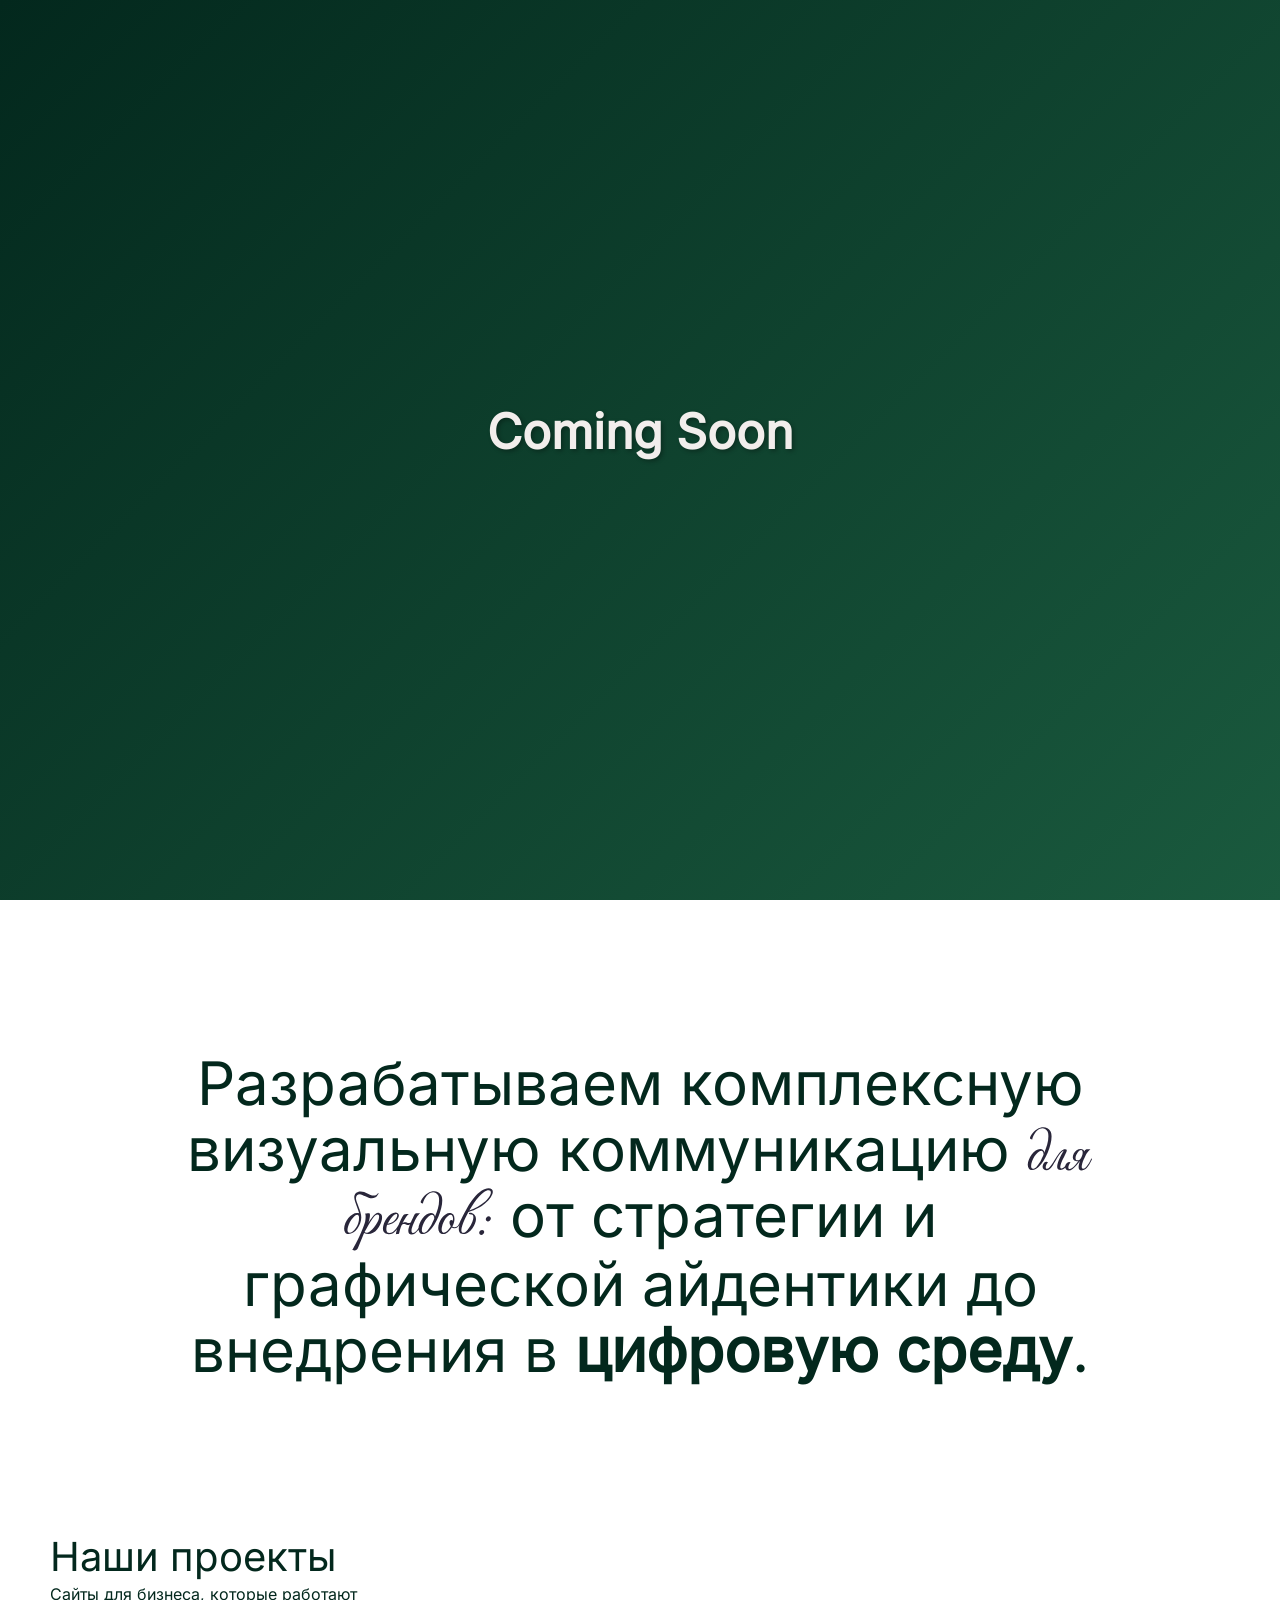
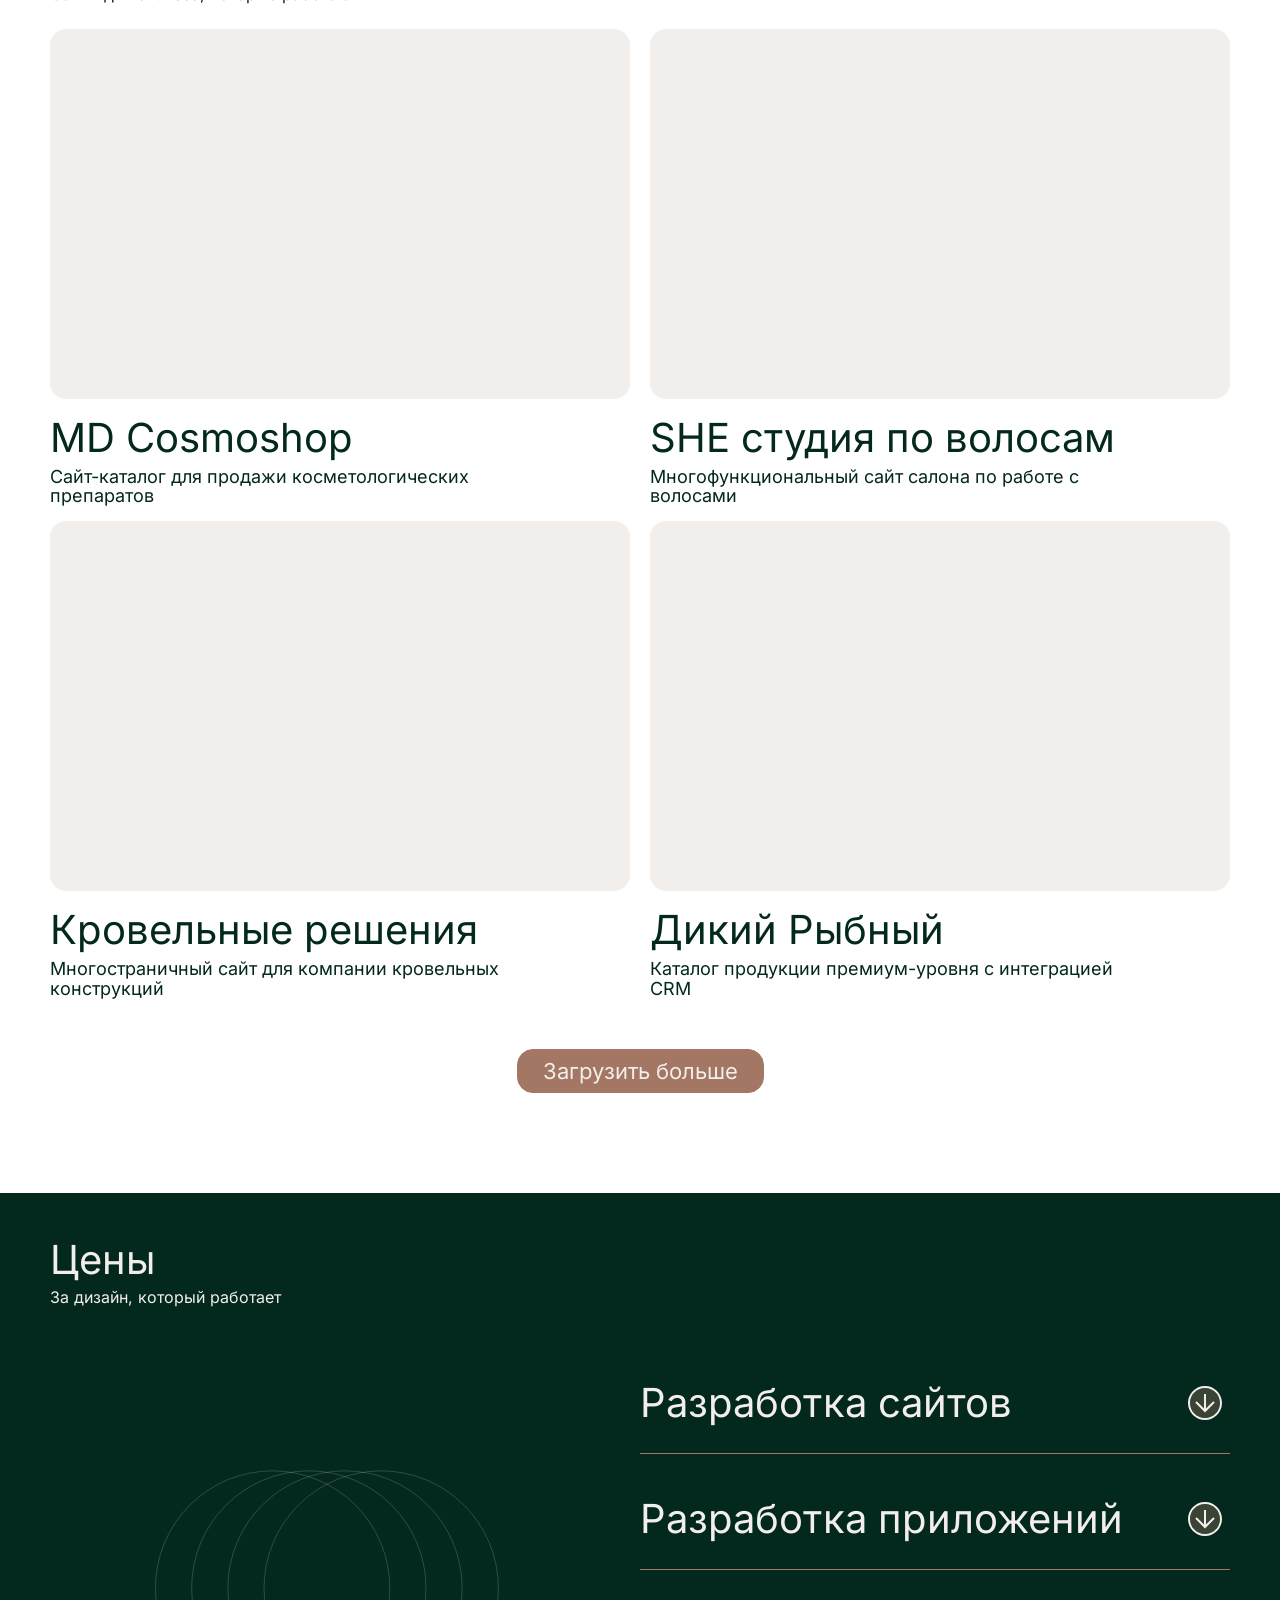
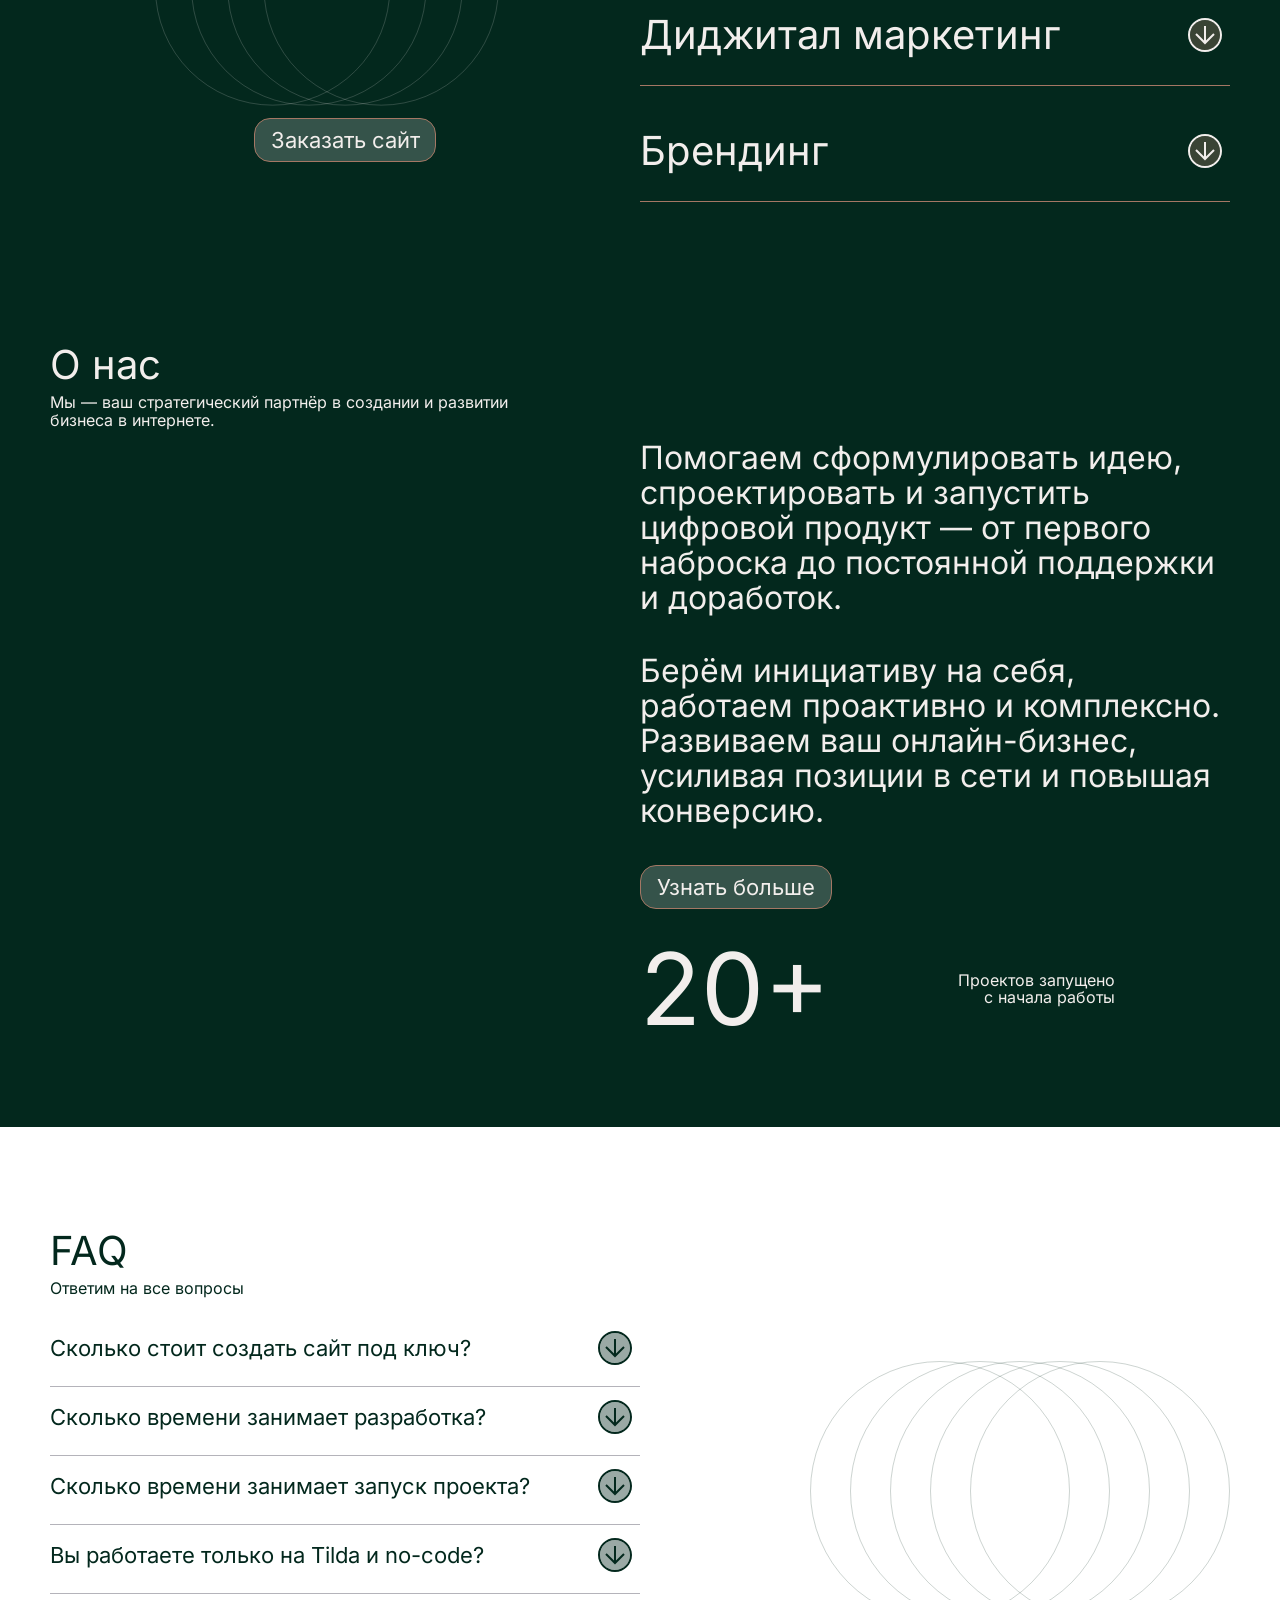
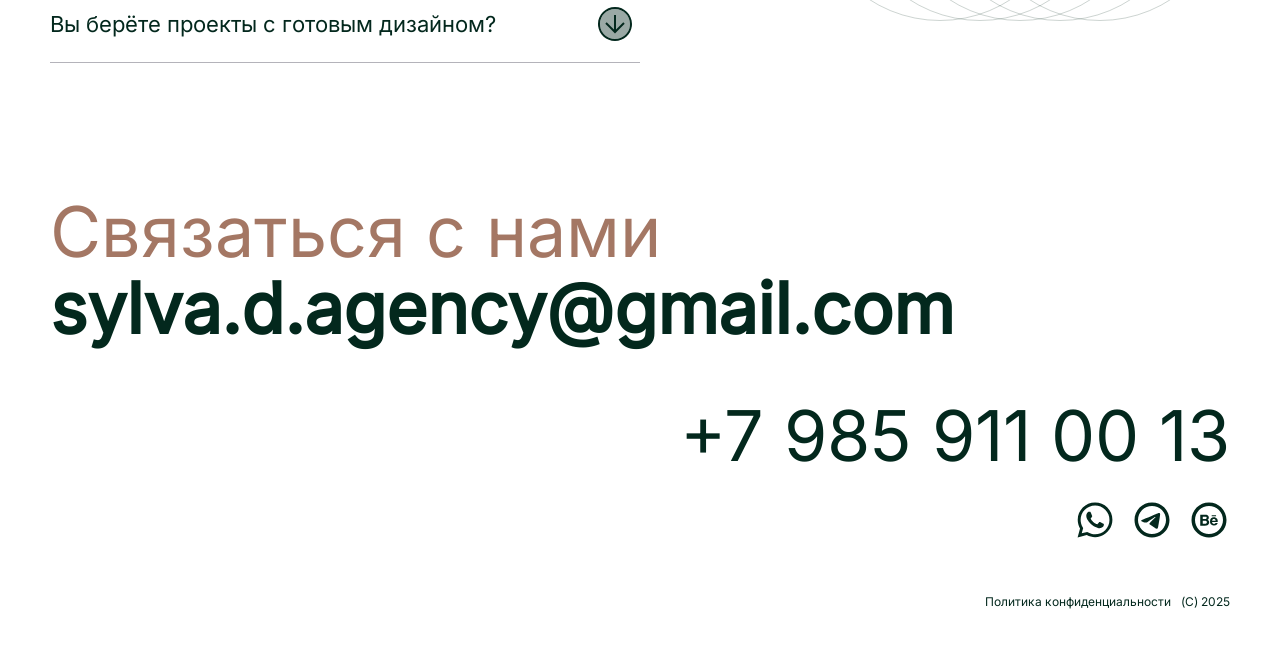
==== commit eede13b6: "after cooming soon" ====
--- a/index.html
+++ b/index.html
@@ -35,17 +35,85 @@
     <!-- Critical CSS (только для первого экрана) -->
     <link rel="stylesheet" href="/css/critical.css">
     <link rel="stylesheet" href="/css/main.css">
-    <!-- Preload важных ресурсов -->
-    <!-- <link rel="preload" href="/fonts/main-font.woff2" as="font" type="font/woff2" crossorigin> -->
+    <!-- Pre важных ресурсов -->
+    <!-- <link rel="pre" href="/fonts/main-font.woff2" as="font" type="font/woff2" crossorigin> -->
 
     <!-- Остальные стили загружаются асинхронно -->
-    <link rel="preload" href="/css/main.css" as="style" onload="this.onload=null;this.rel='stylesheet'">
+    <link rel="pre" href="/css/main.css" as="style" on="this.on=null;this.rel='stylesheet'">
     <noscript>
         <link rel="stylesheet" href="/css/main.css">
     </noscript>
+    <style>
+        /* Coming Soon Overlay - удалите этот блок когда не нужен */
+        .coming-soon-overlay {
+            position: fixed;
+            top: 0;
+            left: 0;
+            width: 100%;
+            height: 100%;
+            background: linear-gradient(135deg, #03281D 0%, #1a5a3e 100%);
+            z-index: 9999;
+            display: flex;
+            align-items: center;
+            justify-content: center;
+            color: #F2EEEC;
+        }
+
+        .coming-soon-content {
+            text-align: center;
+            padding: 2rem;
+            position: relative;
+        }
+
+        .coming-soon-title {
+            font-size: 3rem;
+            font-weight: 700;
+            margin-bottom: 1rem;
+            text-shadow: 2px 2px 4px rgba(0, 0, 0, 0.3);
+        }
+
+        .coming-soon-subtitle {
+            font-size: 1.2rem;
+            opacity: 0;
+        }
+
+        .close-btn {
+            position: absolute;
+            bottom: 20px;
+            right: 20px;
+            background: none;
+            border: none;
+            color: transparent;
+            font-size: 12px;
+            opacity: 0.2;
+            cursor: pointer;
+            padding: 8px;
+            transition: opacity 0.3s ease;
+        }
+
+        .close-btn:hover {
+            opacity: 0.6;
+        }
+
+        .coming-soon-overlay.hidden {
+            display: none;
+        }
+
+        body.no-scroll {
+            overflow: hidden;
+        }
+    </style>
 </head>
 
 <body>
+    <!-- Coming Soon Overlay - просто удалите этот div когда не нужен -->
+    <div class="coming-soon-overlay" id="comingSoon">
+        <div class="coming-soon-content">
+            <h1 class="coming-soon-title">Coming Soon</h1>
+            <p class="coming-soon-subtitle">Сайт скоро будет доступен</p>
+        </div>
+        <button class="close-btn" onclick="hideComing()">войти</button>
+    </div>
     <!-- Cookie Notice -->
     <div class="cookie-notice" id="cookieNotice" role="dialog" aria-label="Уведомление о cookies" hidden>
         <div class="cookie-notice__content">
@@ -55,7 +123,7 @@
     </div>
 
     <!-- Header -->
-    <header class="header">
+    <header class="header header--default">
         <div class="container">
             <nav class="nav" aria-label="Основная навигация">
                 <a href="/" class="logo" aria-label="Sylva Digital Agency">
@@ -142,18 +210,16 @@
                     Создаём цифровые продукты, которыми ежедневно<br>
                     пользуются миллионы людей по всему миру.
                 </p>
-                <a href="/order" class="btn btn--primary hero__cta">Заказать сайт</a>
+                <a href="/order" class="btn btn--primary hero__cta"><span>Заказать сайт</span></a>
 
                 <!-- Scroll Indicator -->
                 <svg class="scroll-down" width="100" height="100" viewBox="0 0 100 100" fill="none"
                     xmlns="http://www.w3.org/2000/svg">
                     <path
-                        d="M50 16C68.8 16 84 31.2 84 50C84 68.8 68.8 84 50 84C31.2 84 16 68.8 16 50C16 31.2 31.2 16 50 16ZM50 80C66.6 80 80 66.6 80 50C80 33.4 66.6 20 50 20C33.4 20 20 33.4 20 50C20 66.6 33.4 80 50 80Z"
-                        fill="#F2EEEC" />
+                        d="M50 16C68.8 16 84 31.2 84 50C84 68.8 68.8 84 50 84C31.2 84 16 68.8 16 50C16 31.2 31.2 16 50 16ZM50 80C66.6 80 80 66.6 80 50C80 33.4 66.6 20 50 20C33.4 20 20 33.4 20 50C20 66.6 33.4 80 50 80Z" />
                     <path
-                        d="M33.3984 46.5998L49.9984 63.1998L66.5984 46.5998L69.3984 49.3998L49.9984 68.7998L30.5984 49.3998L33.3984 46.5998Z"
-                        fill="#F2EEEC" />
-                    <path d="M52 66H48L48 32H52L52 66Z" fill="#F2EEEC" />
+                        d="M33.3984 46.5998L49.9984 63.1998L66.5984 46.5998L69.3984 49.3998L49.9984 68.7998L30.5984 49.3998L33.3984 46.5998Z" />
+                    <path d="M52 66H48L48 32H52L52 66Z" />
                 </svg>
                 <nav class="hero__social-media" aria-label="Социальные сети">
                     <ul class="social-links">
@@ -249,8 +315,6 @@
                                 </p>
                             </div>
                         </div>
-                        <a href="https://md-cosmoshop.ru" target="_blank" rel="noopener"
-                            class="portfolio__site-link">Перейти на сайт</a>
                     </article>
 
                     <!-- Проект 2 (видимый) -->
@@ -263,8 +327,6 @@
                                 </p>
                             </div>
                         </div>
-                        <a href="https://she-studio.ru" target="_blank" rel="noopener"
-                            class="portfolio__site-link">Перейти на сайт</a>
                     </article>
 
                     <!-- Проект 3 (видимый) -->
@@ -277,8 +339,6 @@
                                     конструкций</p>
                             </div>
                         </div>
-                        <a href="https://roof-solutions.ru" target="_blank" rel="noopener"
-                            class="portfolio__site-link">Перейти на сайт</a>
                     </article>
 
                     <!-- Проект 4 (видимый) -->
@@ -290,8 +350,6 @@
                                 <p class="portfolio__description">Каталог продукции премиум-уровня с интеграцией CRM</p>
                             </div>
                         </div>
-                        <a href="https://dikiy-rybny.ru" target="_blank" rel="noopener"
-                            class="portfolio__site-link">Перейти на сайт</a>
                     </article>
 
                     <!-- скрытые (display: none) -->
@@ -303,8 +361,6 @@
                                 <p class="portfolio__description">Интернет-магазин кастомных товаров для собак</p>
                             </div>
                         </div>
-                        <a href="https://aiadog.com" target="_blank" rel="noopener" class="portfolio__site-link">Перейти
-                            на сайт</a>
                     </article>
 
                     <article class="portfolio__item" style="display: none;" role="listitem">
@@ -315,8 +371,6 @@
                                 <p class="portfolio__description">Лендинг школы косметологии в Батуми</p>
                             </div>
                         </div>
-                        <a href="https://academy-cosmetologic.ge" target="_blank" rel="noopener"
-                            class="portfolio__site-link">Перейти на сайт</a>
                     </article>
 
                     <article class="portfolio__item" style="display: none;" role="listitem">
@@ -327,8 +381,6 @@
                                 <p class="portfolio__description">Каталог деревянной мебели с фильтрацией</p>
                             </div>
                         </div>
-                        <a href="https://furniture-ekater.ru" target="_blank" rel="noopener"
-                            class="portfolio__site-link">Перейти на сайт</a>
                     </article>
 
                     <article class="portfolio__item" style="display: none;" role="listitem">
@@ -339,12 +391,11 @@
                                 <p class="portfolio__description">Лендинг приложения по доставке еды</p>
                             </div>
                         </div>
-                        <a href="https://food-delivery-app.ru" target="_blank" rel="noopener"
-                            class="portfolio__site-link">Перейти на сайт</a>
                     </article>
                 </div>
 
-                <button type="button" class="btn btn--secondary portfolio__load-more">Загрузить больше</button>
+                <button type="button" class="btn btn--secondary portfolio__load-more"><span>Загрузить
+                        больше</span></button>
             </div>
         </section>
 
@@ -367,7 +418,7 @@
                             <circle cx="210" cy="130" r="129.5" stroke="currentColor" opacity="0.2"></circle>
                             <circle cx="250" cy="130" r="129.5" stroke="currentColor" opacity="0.2"></circle>
                         </svg>
-                        <a href="/order" class="btn btn--outline prices__cta">Заказать сайт</a>
+                        <a href="/order" class="btn btn--outline prices__cta"><span>Заказать сайт</span></a>
                     </div>
 
                     <!-- Accordion of services & prices -->
@@ -394,7 +445,8 @@
 
                                 </span>
                             </button>
-                            <div id="service-1" class="prices__panel" role="tabpanel" aria-labelledby="tab-service-1">
+                            <div id="service-1" class="prices__panel" role="tabpanel" aria-labelledby="tab-service-1"
+                                hidden>
                                 <p class="prices__description">
                                     После получения оплаты мы приступаем к разработке всех страниц. По завершении
                                     согласовываем видеозвонок и презентуем дизайн. После звонка фиксируем результаты
@@ -448,7 +500,35 @@
                             </button>
                             <div id="service-2" class="prices__panel" role="tabpanel" aria-labelledby="tab-service-2"
                                 hidden>
-                                <!-- Здесь будет описание и таблица -->
+                                <p class="prices__description">
+                                    После получения оплаты мы приступаем к разработке всех страниц. По завершении
+                                    согласовываем видеозвонок и презентуем дизайн. После звонка фиксируем результаты
+                                    письмом на электронную почту, просим утвердить этап или внести правки.
+                                </p>
+                                <table class="prices__table">
+                                    <tbody>
+                                        <tr>
+                                            <td>Лендинг</td>
+                                            <td>от 85 000</td>
+                                            <td>от 12 дней</td>
+                                        </tr>
+                                        <tr>
+                                            <td>Сайт-каталог</td>
+                                            <td>от 135 000</td>
+                                            <td>от 16 дней</td>
+                                        </tr>
+                                        <tr>
+                                            <td>Корпоративный сайт</td>
+                                            <td>от 155 000</td>
+                                            <td>от 21 дня</td>
+                                        </tr>
+                                        <tr>
+                                            <td>Интернет-магазин</td>
+                                            <td>от 185 000</td>
+                                            <td>от 21 дня</td>
+                                        </tr>
+                                    </tbody>
+                                </table>
                             </div>
                         </div>
 
@@ -473,7 +553,35 @@
                             </button>
                             <div id="service-3" class="prices__panel" role="tabpanel" aria-labelledby="tab-service-3"
                                 hidden>
-                                <!-- Здесь будет описание и таблица -->
+                                <p class="prices__description">
+                                    После получения оплаты мы приступаем к разработке всех страниц. По завершении
+                                    согласовываем видеозвонок и презентуем дизайн. После звонка фиксируем результаты
+                                    письмом на электронную почту, просим утвердить этап или внести правки.
+                                </p>
+                                <table class="prices__table">
+                                    <tbody>
+                                        <tr>
+                                            <td>Лендинг</td>
+                                            <td>от 85 000</td>
+                                            <td>от 12 дней</td>
+                                        </tr>
+                                        <tr>
+                                            <td>Сайт-каталог</td>
+                                            <td>от 135 000</td>
+                                            <td>от 16 дней</td>
+                                        </tr>
+                                        <tr>
+                                            <td>Корпоративный сайт</td>
+                                            <td>от 155 000</td>
+                                            <td>от 21 дня</td>
+                                        </tr>
+                                        <tr>
+                                            <td>Интернет-магазин</td>
+                                            <td>от 185 000</td>
+                                            <td>от 21 дня</td>
+                                        </tr>
+                                    </tbody>
+                                </table>
                             </div>
                         </div>
 
@@ -498,7 +606,35 @@
                             </button>
                             <div id="service-4" class="prices__panel" role="tabpanel" aria-labelledby="tab-service-4"
                                 hidden>
-                                <!-- Здесь будет описание и таблица -->
+                                <p class="prices__description">
+                                    После получения оплаты мы приступаем к разработке всех страниц. По завершении
+                                    согласовываем видеозвонок и презентуем дизайн. После звонка фиксируем результаты
+                                    письмом на электронную почту, просим утвердить этап или внести правки.
+                                </p>
+                                <table class="prices__table">
+                                    <tbody>
+                                        <tr>
+                                            <td>Лендинг</td>
+                                            <td>от 85 000</td>
+                                            <td>от 12 дней</td>
+                                        </tr>
+                                        <tr>
+                                            <td>Сайт-каталог</td>
+                                            <td>от 135 000</td>
+                                            <td>от 16 дней</td>
+                                        </tr>
+                                        <tr>
+                                            <td>Корпоративный сайт</td>
+                                            <td>от 155 000</td>
+                                            <td>от 21 дня</td>
+                                        </tr>
+                                        <tr>
+                                            <td>Интернет-магазин</td>
+                                            <td>от 185 000</td>
+                                            <td>от 21 дня</td>
+                                        </tr>
+                                    </tbody>
+                                </table>
                             </div>
                         </div>
                     </div>
@@ -523,9 +659,12 @@
                         Берём инициативу на себя, работаем проактивно и комплексно. Развиваем ваш онлайн-бизнес,
                         усиливая позиции в сети и повышая конверсию.
                     </p>
-
-                    <a href="#" class="btn btn--ghost about__cta">Узнать больше</a>
-
+                    <p class="about__text" style="display: none;">
+                        Про нас новый текст
+                    </p>
+                    <button type="button" class="btn btn--ghost about__cta">
+                        <span>Узнать больше</span>
+                    </button>
                     <div class="stats">
                         <div class="stats__item">
                             <span class="stats__number">20+</span>
@@ -550,7 +689,7 @@
                     <!-- Accordion -->
                     <ul class="faq__list" role="tablist">
                         <li class="faq__item">
-                            <button class="faq__question" role="tab" aria-expanded="false" aria-controls="faq-1"
+                            <div class="faq__question" role="tab" aria-expanded="false" aria-controls="faq-1"
                                 id="tab-faq-1">
                                 Сколько стоит создать сайт под ключ?
                                 <span class="faq__icon" aria-hidden="true"><svg width="50" height="50"
@@ -567,14 +706,14 @@
                                         <path d="M26 33H24L24 16H26L26 33Z" fill="#03281D" />
                                     </svg>
                                 </span>
-                            </button>
-                            <div id="faq-1" class="faq__panel" role="tabpanel" aria-labelledby="tab-faq-1" hidden>
+                            </div>
+                            <div id="faq-1" class="faq__panel" role="tabpanel" aria-labelledby="tab-faq-1">
                                 <p>Здесь ответ на вопрос</p>
                             </div>
                         </li>
 
                         <li class="faq__item">
-                            <button class="faq__question" role="tab" aria-expanded="false" aria-controls="faq-2"
+                            <div class="faq__question" role="tab" aria-expanded="false" aria-controls="faq-2"
                                 id="tab-faq-2">
                                 Сколько времени занимает разработка?
                                 <span class="faq__icon" aria-hidden="true"><svg width="50" height="50"
@@ -591,14 +730,14 @@
                                         <path d="M26 33H24L24 16H26L26 33Z" fill="#03281D" />
                                     </svg>
                                 </span>
-                            </button>
-                            <div id="faq-2" class="faq__panel" role="tabpanel" aria-labelledby="tab-faq-2" hidden>
+                            </div>
+                            <div id="faq-2" class="faq__panel" role="tabpanel" aria-labelledby="tab-faq-2">
                                 <p>Здесь ответ на вопрос</p>
                             </div>
                         </li>
 
                         <li class="faq__item">
-                            <button class="faq__question" role="tab" aria-expanded="false" aria-controls="faq-3"
+                            <div class="faq__question" role="tab" aria-expanded="false" aria-controls="faq-3"
                                 id="tab-faq-3">
                                 Сколько времени занимает запуск проекта?
                                 <span class="faq__icon" aria-hidden="true"><svg width="50" height="50"
@@ -615,14 +754,14 @@
                                         <path d="M26 33H24L24 16H26L26 33Z" fill="#03281D" />
                                     </svg>
                                 </span>
-                            </button>
-                            <div id="faq-3" class="faq__panel" role="tabpanel" aria-labelledby="tab-faq-3" hidden>
+                            </div>
+                            <div id="faq-3" class="faq__panel" role="tabpanel" aria-labelledby="tab-faq-3">
                                 <p>Здесь ответ на вопрос</p>
                             </div>
                         </li>
 
                         <li class="faq__item">
-                            <button class="faq__question" role="tab" aria-expanded="false" aria-controls="faq-4"
+                            <div class="faq__question" role="tab" aria-expanded="false" aria-controls="faq-4"
                                 id="tab-faq-4">
                                 Вы работаете только на Tilda и no-code?
                                 <span class="faq__icon" aria-hidden="true"><svg width="50" height="50"
@@ -639,14 +778,14 @@
                                         <path d="M26 33H24L24 16H26L26 33Z" fill="#03281D" />
                                     </svg>
                                 </span>
-                            </button>
-                            <div id="faq-4" class="faq__panel" role="tabpanel" aria-labelledby="tab-faq-4" hidden>
+                            </div>
+                            <div id="faq-4" class="faq__panel" role="tabpanel" aria-labelledby="tab-faq-4">
                                 <p>Здесь ответ на вопрос</p>
                             </div>
                         </li>
 
                         <li class="faq__item">
-                            <button class="faq__question" role="tab" aria-expanded="false" aria-controls="faq-5"
+                            <div class="faq__question" role="tab" aria-expanded="false" aria-controls="faq-5"
                                 id="tab-faq-5">
                                 Вы берёте проекты с готовым дизайном?
                                 <span class="faq__icon" aria-hidden="true"><svg width="50" height="50"
@@ -663,8 +802,8 @@
                                         <path d="M26 33H24L24 16H26L26 33Z" fill="#03281D" />
                                     </svg>
                                 </span>
-                            </button>
-                            <div id="faq-5" class="faq__panel" role="tabpanel" aria-labelledby="tab-faq-5" hidden>
+                            </div>
+                            <div id="faq-5" class="faq__panel" role="tabpanel" aria-labelledby="tab-faq-5">
                                 <p>Здесь ответ на вопрос</p>
                             </div>
                         </li>
@@ -766,6 +905,14 @@
         }
     }
     </script>
+    <script>
+        function hideComing() {
+            document.getElementById('comingSoon').classList.add('hidden');
+            document.body.classList.remove('no-scroll');
+        }
+
+        // Удалить три фрагмента style div script
+    </script>
 </body>
 
 </html>
--- a/css/critical.css
+++ b/css/critical.css
@@ -223,7 +223,6 @@
   left: 0;
   right: 0;
   z-index: 100;
-  background: rgba(245, 244, 241, 0.2);
   backdrop-filter: blur(20px);
   -webkit-backdrop-filter: blur(20px);
   height: 97px;
@@ -249,8 +248,7 @@
 .nav__list li a {
   font-size: 1.125rem;
   font-weight: 400;
-  color: var(--color-primary);
-  transition: color 0.3s ease;
+  transition: color 0.3s cubic-bezier(0.24, 0.69, 0.33, 0.93);
 }
 .nav__list li a:hover {
   color: var(--color-secondary);
@@ -333,6 +331,37 @@
   align-items: center;
   justify-content: center;
   white-space: nowrap;
+  position: relative;
+  overflow: hidden;
+  transition: border-radius 0.3s cubic-bezier(0.24, 0.69, 0.33, 0.93);
+  text-decoration: none;
+}
+
+.hero__cta::before {
+  content: "";
+  position: absolute;
+  bottom: 0;
+  left: 0;
+  width: 100%;
+  height: 100%;
+  background-color: rgba(164, 119, 100, 1);
+  transform: translateY(100%);
+  transition: transform 0.3s cubic-bezier(0.24, 0.69, 0.33, 0.93);
+  z-index: 1;
+  border-radius: inherit;
+}
+
+.hero__cta span {
+  position: relative;
+  z-index: 2;
+}
+
+.hero__cta:hover {
+  border-radius: 30px;
+}
+
+.hero__cta:hover::before {
+  transform: translateY(0);
 }
 /* Scroll down arrow */
 .scroll-down {
@@ -347,6 +376,8 @@
   right: var(--offset-desktop);
 }
 .social-links {
+  padding: 0;
+  margin: 0;
   display: flex;
   flex-direction: column;
   gap: 15px;
@@ -354,6 +385,39 @@
 }
 .social-links a:hover path {
   fill: var(--color-secondary);
+}
+@keyframes heartbeat {
+  0%,
+  20%,
+  40%,
+  100% {
+    transform: scale(1);
+  }
+  15%,
+  35% {
+    transform: scale(1.05);
+  }
+}
+
+@keyframes colorPulse {
+  0%,
+  20%,
+  40%,
+  100% {
+    fill: #f2eeec;
+  }
+  15%,
+  35% {
+    fill: #a47764;
+  }
+}
+
+.scroll-down {
+  animation: heartbeat 4s cubic-bezier(0.24, 0.69, 0.33, 0.93) infinite;
+}
+
+.scroll-down path {
+  animation: colorPulse 4s cubic-bezier(0.24, 0.69, 0.33, 0.93) infinite;
 }
 
 /* Basic responsive utilities */
--- a/css/main.css
+++ b/css/main.css
@@ -1,7 +1,9 @@
 /* ========================================
    MISSION SECTION
    ======================================== */
-
+/* * {
+  outline: 1px solid red;
+} */
 .mission {
   padding: 50px 0;
   background-color: #fff;
@@ -26,9 +28,9 @@
   font-style: italic;
   font-weight: 400;
 }
-.mission__icon--brands {
+.mission__icon--brands svg {
   display: inline-block;
-  vertical-align: -18px; /* выравнивание по центру относительно текста */
+  vertical-align: -14px; /* выравнивание по центру относительно текста */
 }
 .mission__bold {
   font-weight: 700;
@@ -106,23 +108,62 @@
   height: 44px;
   width: 247px;
   white-space: nowrap;
+  position: relative;
+  overflow: hidden;
+  transition: border-radius 0.3s cubic-bezier(0.24, 0.69, 0.33, 0.93);
+  cursor: pointer; /* добавил для кнопки */
+}
+
+.portfolio__load-more::before {
+  content: "";
+  position: absolute;
+  bottom: 0;
+  left: 0;
+  width: 100%;
+  height: 100%;
+  background-color: #03281d;
+  transform: translateY(100%);
+  transition: transform 0.3s cubic-bezier(0.24, 0.69, 0.33, 0.93);
+  z-index: 1;
+  border-radius: inherit;
+}
+
+.portfolio__load-more span {
+  position: relative;
+  z-index: 2;
+}
+
+.portfolio__load-more:hover {
+  border-radius: 30px;
+}
+
+.portfolio__load-more:hover::before {
+  transform: translateY(0);
 }
 /* Prices section styles */
+/* ========================================
+   PRICES SECTION STYLES
+   ======================================== */
 .prices {
   padding: 43px 0;
   color: var(--color-light);
   background-color: var(--color-primary);
 }
+
 .prices .section-subtitle {
   margin-bottom: 72px;
 }
+
 .prices__inner {
   display: flex;
 }
+
 .prices__decor,
 .prices__accordion {
   width: 50%;
 }
+
+/* ===== Accordion Header ===== */
 .prices__header {
   font-size: 2.5rem;
   display: flex;
@@ -130,19 +171,160 @@
   justify-content: space-between;
   align-items: center;
   color: var(--color-light);
-  background-color: var(--color-primary);
+  background-color: transparent;
   padding: 0;
   border: none;
-}
+  cursor: pointer;
+  text-align: left;
+  transition: all 0.3s ease;
+}
+
+/* ===== Accordion Icon Container ===== */
 .prices__icon {
   display: inline-flex;
   align-items: center;
   justify-content: center;
-}
+  transition: transform 0.3s ease;
+}
+
+/* ===== Accordion Item States ===== */
+.prices__item {
+  padding-bottom: 25px;
+  margin-bottom: 40px;
+  border-bottom: 1px solid rgba(164, 119, 100, 0.35);
+}
+
+/* ===== Panel Animation ===== */
 .prices__panel {
-  /* display: none; */
+  max-height: 0;
+  overflow: hidden;
+  transition: max-height 0.3s ease, opacity 0.2s ease;
+  opacity: 0;
   margin-top: 31px;
 }
+
+.prices__panel.is-open {
+  max-height: 1000px;
+  opacity: 1;
+  padding-top: 20px;
+}
+
+/* ===== SVG Icon States ===== */
+/* Base state (closed) */
+.prices__icon svg path:first-child,
+.prices__icon svg path:nth-child(3),
+.prices__icon svg path:last-child {
+  fill: #f2eeec;
+  transition: fill 0.3s ease;
+}
+
+.prices__icon svg path:nth-child(2) {
+  fill: #a47764;
+  fill-opacity: 0.35;
+  transition: fill 0.3s ease, fill-opacity 0.3s ease;
+}
+
+/* Hover state (closed item) */
+.prices__item:not(.is-active)
+  .prices__header:hover
+  .prices__icon
+  svg
+  path:first-child,
+.prices__item:not(.is-active)
+  .prices__header:hover
+  .prices__icon
+  svg
+  path:nth-child(3),
+.prices__item:not(.is-active)
+  .prices__header:hover
+  .prices__icon
+  svg
+  path:last-child {
+  fill: #a47764;
+}
+
+.prices__item:not(.is-active)
+  .prices__header:hover
+  .prices__icon
+  svg
+  path:nth-child(2) {
+  fill: #f2eeec;
+  fill-opacity: 1;
+}
+
+/* Active state (open item) */
+.prices__item.is-active .prices__icon svg path:first-child,
+.prices__item.is-active .prices__icon svg path:nth-child(3),
+.prices__item.is-active .prices__icon svg path:last-child {
+  fill: #a47764;
+}
+
+.prices__item.is-active .prices__icon svg path:nth-child(2) {
+  fill: #f2eeec;
+  fill-opacity: 1;
+}
+
+.prices__item.is-active .prices__icon {
+  transform: rotate(180deg);
+}
+
+/* ===== Circle Decoration Styles ===== */
+.js-circles circle {
+  stroke: currentColor;
+  opacity: 0.2;
+  transition: stroke 0.3s ease, opacity 0.3s ease;
+}
+
+/* Hover effect for circles */
+.prices__item:not(.is-active)
+  .prices__header:hover
+  ~ .js-circles
+  circle:nth-child(1) {
+  opacity: 0.4;
+}
+
+.prices__item:nth-child(2):not(.is-active)
+  .prices__header:hover
+  ~ .js-circles
+  circle:nth-child(2) {
+  opacity: 0.4;
+}
+
+.prices__item:nth-child(3):not(.is-active)
+  .prices__header:hover
+  ~ .js-circles
+  circle:nth-child(3) {
+  opacity: 0.4;
+}
+
+.prices__item:nth-child(4):not(.is-active)
+  .prices__header:hover
+  ~ .js-circles
+  circle:nth-child(4) {
+  opacity: 0.4;
+}
+
+/* Active state for circles */
+.prices__item.is-active .js-circles circle:nth-child(1) {
+  stroke: #a47764;
+  opacity: 1;
+}
+
+.prices__item:nth-child(2).is-active .js-circles circle:nth-child(2) {
+  stroke: #a47764;
+  opacity: 1;
+}
+
+.prices__item:nth-child(3).is-active .js-circles circle:nth-child(3) {
+  stroke: #a47764;
+  opacity: 1;
+}
+
+.prices__item:nth-child(4).is-active .js-circles circle:nth-child(4) {
+  stroke: #a47764;
+  opacity: 1;
+}
+
 .prices__description {
   width: 366px;
   margin-left: auto;
@@ -208,7 +390,7 @@
   height: 260px;
   margin-inline: auto;
 }
-.prices__decor .prices__cta {
+.prices__cta {
   width: 182px;
   height: 44px;
   display: block;
@@ -224,6 +406,7 @@
   margin-bottom: 25px;
   margin-inline: auto;
 }
+
 /*About Section styles */
 .about {
   padding: 56px 0 83px 0;
@@ -256,6 +439,7 @@
   align-items: center;
   justify-content: center;
   margin-bottom: 25px;
+  cursor: pointer;
 }
 .stats__item {
   display: flex;
@@ -269,7 +453,10 @@
 .stats__label {
   text-align: right;
 }
-/*Faq Section styles */
+
+/* ========================================
+   FAQ SECTION STYLES (УПРОЩЕННАЯ ВЕРСИЯ КАК В PRICES)
+   ======================================== */
 .faq {
   margin: 100px 0;
 }
@@ -289,6 +476,7 @@
   margin-bottom: 5px;
 }
 .faq__question {
+  padding: 0;
   display: flex;
   width: 100%;
   justify-content: space-between;
@@ -296,6 +484,9 @@
   align-items: center;
   border: none;
   background-color: transparent;
+  cursor: pointer;
+  text-align: left;
+  transition: all 0.3s ease;
 }
 .faq__decor {
   width: 50%;
@@ -304,8 +495,97 @@
 .faq__decor svg {
   width: 420px;
   height: 260px;
-  margin: auto;
-}
+  margin-left: auto;
+  margin-top: 38px;
+}
+
+/* ===== FAQ Panel Animation (упрощено как в Prices) ===== */
+.faq__panel {
+  max-height: 0;
+  overflow: hidden;
+  transition: max-height 0.3s ease, opacity 0.2s ease;
+  opacity: 0;
+  margin-top: 31px;
+}
+
+.faq__panel.is-open {
+  max-height: 1000px;
+  opacity: 1;
+  padding-top: 20px;
+}
+
+/* ===== FAQ Icon Animation ===== */
+.faq__icon {
+  display: inline-flex;
+  align-items: center;
+  justify-content: center;
+  transition: transform 0.3s ease;
+}
+
+.faq__icon svg {
+  display: block;
+}
+
+.faq__item.is-active .faq__icon {
+  transform: rotate(180deg);
+}
+
+/* ===== FAQ Icon States ===== */
+/* Base state (closed) */
+.faq__icon svg path:first-child,
+.faq__icon svg path:nth-child(3),
+.faq__icon svg path:last-child {
+  fill: #03281d;
+  transition: fill 0.3s ease;
+}
+
+.faq__icon svg path:nth-child(2) {
+  fill: #03281d;
+  fill-opacity: 0.4;
+  transition: fill 0.3s ease, fill-opacity 0.3s ease;
+}
+
+/* Hover state (closed item) */
+.faq__item:not(.is-active) .faq__question:hover .faq__icon svg path:first-child,
+.faq__item:not(.is-active)
+  .faq__question:hover
+  .faq__icon
+  svg
+  path:nth-child(3),
+.faq__item:not(.is-active) .faq__question:hover .faq__icon svg path:last-child {
+  fill: #a47764;
+}
+
+.faq__item:not(.is-active)
+  .faq__question:hover
+  .faq__icon
+  svg
+  path:nth-child(2) {
+  fill: #ffffff;
+  fill-opacity: 1;
+}
+
+/* Active state (open item) */
+.faq__item.is-active .faq__icon svg path:first-child,
+.faq__item.is-active .faq__icon svg path:nth-child(3),
+.faq__item.is-active .faq__icon svg path:last-child {
+  fill: #a47764;
+}
+
+.faq__item.is-active .faq__icon svg path:nth-child(2) {
+  fill: #ffffff;
+  fill-opacity: 1;
+}
+
+/* ===== Circle States (управляется через JS) ===== */
+.faq__decor circle {
+  stroke: currentColor;
+  opacity: 0.2;
+  transition: stroke 0.3s ease, opacity 0.3s ease;
+}
+/* ========================================
+   FOOTER STYLES
+   ======================================== */
 /* Footer styles */
 .footer {
   padding: 25px 0;
@@ -344,6 +624,97 @@
   margin-left: auto;
   margin-bottom: 25px;
 }
+
+/* ========================================
+   HEADER SCROLL STYLES
+   ======================================== */
+/* Базовый («по умолчанию») вид для mission, portfolio, faq */
+header.header--default {
+  background-color: #ffffff;
+  border-bottom: 1px solid #a47764;
+}
+header.header--default,
+header.header--default a,
+header.header--default button {
+  color: #03281d;
+}
+header.header--default svg path {
+  fill: #03281d;
+}
+
+/* Вид для hero */
+header.header--hero {
+  background-color: rgba(255, 255, 255, 0.25);
+  border-bottom: none;
+}
+header.header--hero,
+header.header--hero a,
+header.header--hero button {
+  color: #03281d;
+}
+header.header--hero svg path {
+  fill: #03281d;
+}
+
+/* Вид для prices и about */
+header.header--prices {
+  background-color: #03281d;
+  border-bottom: 1px solid #a47764;
+}
+header.header--prices,
+header.header--prices a,
+header.header--prices button {
+  color: #f2eeec;
+}
+header.header--prices svg path {
+  fill: #f2eeec;
+}
+
+/* ========================================
+   BUTTON HOVER EFFECTS
+   ======================================== */
+/* Эффект для кнопок */
+.prices__cta,
+.about__cta {
+  position: relative;
+  overflow: hidden;
+  transition: border-radius 0.3s cubic-bezier(0.24, 0.69, 0.33, 0.93);
+}
+
+.prices__cta::before,
+.about__cta::before {
+  content: "";
+  position: absolute;
+  bottom: 0;
+  left: 0;
+  width: 100%;
+  height: 100%;
+  background-color: rgba(164, 119, 100, 1);
+  transform: translateY(100%);
+  transition: transform 0.3s cubic-bezier(0.24, 0.69, 0.33, 0.93);
+  z-index: 1;
+  border-radius: inherit;
+}
+
+.prices__cta span,
+.about__cta span {
+  position: relative;
+  z-index: 2;
+}
+
+.prices__cta:hover,
+.about__cta:hover {
+  border-radius: 30px;
+}
+
+.prices__cta:hover::before,
+.about__cta:hover::before {
+  transform: translateY(0);
+}
+
+/* ========================================
+   RESPONSIVE DESIGN
+   ======================================== */
 /* Tablet styles (1024px and below) */
 @media (max-width: 1024px) {
   .mission {
@@ -395,6 +766,7 @@
 /* Mobile styles (480px and below) */
 @media (max-width: 480px) {
 }
+
 /* Дополнительная адаптивность для очень маленьких экранов */
 @media (max-width: 360px) {
   .mission {
@@ -405,3 +777,13 @@
     font-size: 22px;
   }
 }
+
+/* Accessibility */
+@media (prefers-reduced-motion: reduce) {
+  .faq__panel,
+  .prices__panel,
+  .faq__icon,
+  .prices__icon {
+    transition: none !important;
+  }
+}
--- a/css/main.css
+++ b/css/main.css
@@ -1,7 +1,9 @@
 /* ========================================
    MISSION SECTION
    ======================================== */
-
+/* * {
+  outline: 1px solid red;
+} */
 .mission {
   padding: 50px 0;
   background-color: #fff;
@@ -26,9 +28,9 @@
   font-style: italic;
   font-weight: 400;
 }
-.mission__icon--brands {
+.mission__icon--brands svg {
   display: inline-block;
-  vertical-align: -18px; /* выравнивание по центру относительно текста */
+  vertical-align: -14px; /* выравнивание по центру относительно текста */
 }
 .mission__bold {
   font-weight: 700;
@@ -106,23 +108,62 @@
   height: 44px;
   width: 247px;
   white-space: nowrap;
+  position: relative;
+  overflow: hidden;
+  transition: border-radius 0.3s cubic-bezier(0.24, 0.69, 0.33, 0.93);
+  cursor: pointer; /* добавил для кнопки */
+}
+
+.portfolio__load-more::before {
+  content: "";
+  position: absolute;
+  bottom: 0;
+  left: 0;
+  width: 100%;
+  height: 100%;
+  background-color: #03281d;
+  transform: translateY(100%);
+  transition: transform 0.3s cubic-bezier(0.24, 0.69, 0.33, 0.93);
+  z-index: 1;
+  border-radius: inherit;
+}
+
+.portfolio__load-more span {
+  position: relative;
+  z-index: 2;
+}
+
+.portfolio__load-more:hover {
+  border-radius: 30px;
+}
+
+.portfolio__load-more:hover::before {
+  transform: translateY(0);
 }
 /* Prices section styles */
+/* ========================================
+   PRICES SECTION STYLES
+   ======================================== */
 .prices {
   padding: 43px 0;
   color: var(--color-light);
   background-color: var(--color-primary);
 }
+
 .prices .section-subtitle {
   margin-bottom: 72px;
 }
+
 .prices__inner {
   display: flex;
 }
+
 .prices__decor,
 .prices__accordion {
   width: 50%;
 }
+
+/* ===== Accordion Header ===== */
 .prices__header {
   font-size: 2.5rem;
   display: flex;
@@ -130,19 +171,160 @@
   justify-content: space-between;
   align-items: center;
   color: var(--color-light);
-  background-color: var(--color-primary);
+  background-color: transparent;
   padding: 0;
   border: none;
-}
+  cursor: pointer;
+  text-align: left;
+  transition: all 0.3s ease;
+}
+
+/* ===== Accordion Icon Container ===== */
 .prices__icon {
   display: inline-flex;
   align-items: center;
   justify-content: center;
-}
+  transition: transform 0.3s ease;
+}
+
+/* ===== Accordion Item States ===== */
+.prices__item {
+  padding-bottom: 25px;
+  margin-bottom: 40px;
+  border-bottom: 1px solid rgba(164, 119, 100, 0.35);
+}
+
+/* ===== Panel Animation ===== */
 .prices__panel {
-  /* display: none; */
+  max-height: 0;
+  overflow: hidden;
+  transition: max-height 0.3s ease, opacity 0.2s ease;
+  opacity: 0;
   margin-top: 31px;
 }
+
+.prices__panel.is-open {
+  max-height: 1000px;
+  opacity: 1;
+  padding-top: 20px;
+}
+
+/* ===== SVG Icon States ===== */
+/* Base state (closed) */
+.prices__icon svg path:first-child,
+.prices__icon svg path:nth-child(3),
+.prices__icon svg path:last-child {
+  fill: #f2eeec;
+  transition: fill 0.3s ease;
+}
+
+.prices__icon svg path:nth-child(2) {
+  fill: #a47764;
+  fill-opacity: 0.35;
+  transition: fill 0.3s ease, fill-opacity 0.3s ease;
+}
+
+/* Hover state (closed item) */
+.prices__item:not(.is-active)
+  .prices__header:hover
+  .prices__icon
+  svg
+  path:first-child,
+.prices__item:not(.is-active)
+  .prices__header:hover
+  .prices__icon
+  svg
+  path:nth-child(3),
+.prices__item:not(.is-active)
+  .prices__header:hover
+  .prices__icon
+  svg
+  path:last-child {
+  fill: #a47764;
+}
+
+.prices__item:not(.is-active)
+  .prices__header:hover
+  .prices__icon
+  svg
+  path:nth-child(2) {
+  fill: #f2eeec;
+  fill-opacity: 1;
+}
+
+/* Active state (open item) */
+.prices__item.is-active .prices__icon svg path:first-child,
+.prices__item.is-active .prices__icon svg path:nth-child(3),
+.prices__item.is-active .prices__icon svg path:last-child {
+  fill: #a47764;
+}
+
+.prices__item.is-active .prices__icon svg path:nth-child(2) {
+  fill: #f2eeec;
+  fill-opacity: 1;
+}
+
+.prices__item.is-active .prices__icon {
+  transform: rotate(180deg);
+}
+
+/* ===== Circle Decoration Styles ===== */
+.js-circles circle {
+  stroke: currentColor;
+  opacity: 0.2;
+  transition: stroke 0.3s ease, opacity 0.3s ease;
+}
+
+/* Hover effect for circles */
+.prices__item:not(.is-active)
+  .prices__header:hover
+  ~ .js-circles
+  circle:nth-child(1) {
+  opacity: 0.4;
+}
+
+.prices__item:nth-child(2):not(.is-active)
+  .prices__header:hover
+  ~ .js-circles
+  circle:nth-child(2) {
+  opacity: 0.4;
+}
+
+.prices__item:nth-child(3):not(.is-active)
+  .prices__header:hover
+  ~ .js-circles
+  circle:nth-child(3) {
+  opacity: 0.4;
+}
+
+.prices__item:nth-child(4):not(.is-active)
+  .prices__header:hover
+  ~ .js-circles
+  circle:nth-child(4) {
+  opacity: 0.4;
+}
+
+/* Active state for circles */
+.prices__item.is-active .js-circles circle:nth-child(1) {
+  stroke: #a47764;
+  opacity: 1;
+}
+
+.prices__item:nth-child(2).is-active .js-circles circle:nth-child(2) {
+  stroke: #a47764;
+  opacity: 1;
+}
+
+.prices__item:nth-child(3).is-active .js-circles circle:nth-child(3) {
+  stroke: #a47764;
+  opacity: 1;
+}
+
+.prices__item:nth-child(4).is-active .js-circles circle:nth-child(4) {
+  stroke: #a47764;
+  opacity: 1;
+}
+
 .prices__description {
   width: 366px;
   margin-left: auto;
@@ -208,7 +390,7 @@
   height: 260px;
   margin-inline: auto;
 }
-.prices__decor .prices__cta {
+.prices__cta {
   width: 182px;
   height: 44px;
   display: block;
@@ -224,6 +406,7 @@
   margin-bottom: 25px;
   margin-inline: auto;
 }
+
 /*About Section styles */
 .about {
   padding: 56px 0 83px 0;
@@ -256,6 +439,7 @@
   align-items: center;
   justify-content: center;
   margin-bottom: 25px;
+  cursor: pointer;
 }
 .stats__item {
   display: flex;
@@ -269,7 +453,10 @@
 .stats__label {
   text-align: right;
 }
-/*Faq Section styles */
+
+/* ========================================
+   FAQ SECTION STYLES (УПРОЩЕННАЯ ВЕРСИЯ КАК В PRICES)
+   ======================================== */
 .faq {
   margin: 100px 0;
 }
@@ -289,6 +476,7 @@
   margin-bottom: 5px;
 }
 .faq__question {
+  padding: 0;
   display: flex;
   width: 100%;
   justify-content: space-between;
@@ -296,6 +484,9 @@
   align-items: center;
   border: none;
   background-color: transparent;
+  cursor: pointer;
+  text-align: left;
+  transition: all 0.3s ease;
 }
 .faq__decor {
   width: 50%;
@@ -304,8 +495,97 @@
 .faq__decor svg {
   width: 420px;
   height: 260px;
-  margin: auto;
-}
+  margin-left: auto;
+  margin-top: 38px;
+}
+
+/* ===== FAQ Panel Animation (упрощено как в Prices) ===== */
+.faq__panel {
+  max-height: 0;
+  overflow: hidden;
+  transition: max-height 0.3s ease, opacity 0.2s ease;
+  opacity: 0;
+  margin-top: 31px;
+}
+
+.faq__panel.is-open {
+  max-height: 1000px;
+  opacity: 1;
+  padding-top: 20px;
+}
+
+/* ===== FAQ Icon Animation ===== */
+.faq__icon {
+  display: inline-flex;
+  align-items: center;
+  justify-content: center;
+  transition: transform 0.3s ease;
+}
+
+.faq__icon svg {
+  display: block;
+}
+
+.faq__item.is-active .faq__icon {
+  transform: rotate(180deg);
+}
+
+/* ===== FAQ Icon States ===== */
+/* Base state (closed) */
+.faq__icon svg path:first-child,
+.faq__icon svg path:nth-child(3),
+.faq__icon svg path:last-child {
+  fill: #03281d;
+  transition: fill 0.3s ease;
+}
+
+.faq__icon svg path:nth-child(2) {
+  fill: #03281d;
+  fill-opacity: 0.4;
+  transition: fill 0.3s ease, fill-opacity 0.3s ease;
+}
+
+/* Hover state (closed item) */
+.faq__item:not(.is-active) .faq__question:hover .faq__icon svg path:first-child,
+.faq__item:not(.is-active)
+  .faq__question:hover
+  .faq__icon
+  svg
+  path:nth-child(3),
+.faq__item:not(.is-active) .faq__question:hover .faq__icon svg path:last-child {
+  fill: #a47764;
+}
+
+.faq__item:not(.is-active)
+  .faq__question:hover
+  .faq__icon
+  svg
+  path:nth-child(2) {
+  fill: #ffffff;
+  fill-opacity: 1;
+}
+
+/* Active state (open item) */
+.faq__item.is-active .faq__icon svg path:first-child,
+.faq__item.is-active .faq__icon svg path:nth-child(3),
+.faq__item.is-active .faq__icon svg path:last-child {
+  fill: #a47764;
+}
+
+.faq__item.is-active .faq__icon svg path:nth-child(2) {
+  fill: #ffffff;
+  fill-opacity: 1;
+}
+
+/* ===== Circle States (управляется через JS) ===== */
+.faq__decor circle {
+  stroke: currentColor;
+  opacity: 0.2;
+  transition: stroke 0.3s ease, opacity 0.3s ease;
+}
+/* ========================================
+   FOOTER STYLES
+   ======================================== */
 /* Footer styles */
 .footer {
   padding: 25px 0;
@@ -344,6 +624,97 @@
   margin-left: auto;
   margin-bottom: 25px;
 }
+
+/* ========================================
+   HEADER SCROLL STYLES
+   ======================================== */
+/* Базовый («по умолчанию») вид для mission, portfolio, faq */
+header.header--default {
+  background-color: #ffffff;
+  border-bottom: 1px solid #a47764;
+}
+header.header--default,
+header.header--default a,
+header.header--default button {
+  color: #03281d;
+}
+header.header--default svg path {
+  fill: #03281d;
+}
+
+/* Вид для hero */
+header.header--hero {
+  background-color: rgba(255, 255, 255, 0.25);
+  border-bottom: none;
+}
+header.header--hero,
+header.header--hero a,
+header.header--hero button {
+  color: #03281d;
+}
+header.header--hero svg path {
+  fill: #03281d;
+}
+
+/* Вид для prices и about */
+header.header--prices {
+  background-color: #03281d;
+  border-bottom: 1px solid #a47764;
+}
+header.header--prices,
+header.header--prices a,
+header.header--prices button {
+  color: #f2eeec;
+}
+header.header--prices svg path {
+  fill: #f2eeec;
+}
+
+/* ========================================
+   BUTTON HOVER EFFECTS
+   ======================================== */
+/* Эффект для кнопок */
+.prices__cta,
+.about__cta {
+  position: relative;
+  overflow: hidden;
+  transition: border-radius 0.3s cubic-bezier(0.24, 0.69, 0.33, 0.93);
+}
+
+.prices__cta::before,
+.about__cta::before {
+  content: "";
+  position: absolute;
+  bottom: 0;
+  left: 0;
+  width: 100%;
+  height: 100%;
+  background-color: rgba(164, 119, 100, 1);
+  transform: translateY(100%);
+  transition: transform 0.3s cubic-bezier(0.24, 0.69, 0.33, 0.93);
+  z-index: 1;
+  border-radius: inherit;
+}
+
+.prices__cta span,
+.about__cta span {
+  position: relative;
+  z-index: 2;
+}
+
+.prices__cta:hover,
+.about__cta:hover {
+  border-radius: 30px;
+}
+
+.prices__cta:hover::before,
+.about__cta:hover::before {
+  transform: translateY(0);
+}
+
+/* ========================================
+   RESPONSIVE DESIGN
+   ======================================== */
 /* Tablet styles (1024px and below) */
 @media (max-width: 1024px) {
   .mission {
@@ -395,6 +766,7 @@
 /* Mobile styles (480px and below) */
 @media (max-width: 480px) {
 }
+
 /* Дополнительная адаптивность для очень маленьких экранов */
 @media (max-width: 360px) {
   .mission {
@@ -405,3 +777,13 @@
     font-size: 22px;
   }
 }
+
+/* Accessibility */
+@media (prefers-reduced-motion: reduce) {
+  .faq__panel,
+  .prices__panel,
+  .faq__icon,
+  .prices__icon {
+    transition: none !important;
+  }
+}
--- a/css/main.css
+++ b/css/main.css
@@ -1,7 +1,9 @@
 /* ========================================
    MISSION SECTION
    ======================================== */
-
+/* * {
+  outline: 1px solid red;
+} */
 .mission {
   padding: 50px 0;
   background-color: #fff;
@@ -26,9 +28,9 @@
   font-style: italic;
   font-weight: 400;
 }
-.mission__icon--brands {
+.mission__icon--brands svg {
   display: inline-block;
-  vertical-align: -18px; /* выравнивание по центру относительно текста */
+  vertical-align: -14px; /* выравнивание по центру относительно текста */
 }
 .mission__bold {
   font-weight: 700;
@@ -106,23 +108,62 @@
   height: 44px;
   width: 247px;
   white-space: nowrap;
+  position: relative;
+  overflow: hidden;
+  transition: border-radius 0.3s cubic-bezier(0.24, 0.69, 0.33, 0.93);
+  cursor: pointer; /* добавил для кнопки */
+}
+
+.portfolio__load-more::before {
+  content: "";
+  position: absolute;
+  bottom: 0;
+  left: 0;
+  width: 100%;
+  height: 100%;
+  background-color: #03281d;
+  transform: translateY(100%);
+  transition: transform 0.3s cubic-bezier(0.24, 0.69, 0.33, 0.93);
+  z-index: 1;
+  border-radius: inherit;
+}
+
+.portfolio__load-more span {
+  position: relative;
+  z-index: 2;
+}
+
+.portfolio__load-more:hover {
+  border-radius: 30px;
+}
+
+.portfolio__load-more:hover::before {
+  transform: translateY(0);
 }
 /* Prices section styles */
+/* ========================================
+   PRICES SECTION STYLES
+   ======================================== */
 .prices {
   padding: 43px 0;
   color: var(--color-light);
   background-color: var(--color-primary);
 }
+
 .prices .section-subtitle {
   margin-bottom: 72px;
 }
+
 .prices__inner {
   display: flex;
 }
+
 .prices__decor,
 .prices__accordion {
   width: 50%;
 }
+
+/* ===== Accordion Header ===== */
 .prices__header {
   font-size: 2.5rem;
   display: flex;
@@ -130,19 +171,160 @@
   justify-content: space-between;
   align-items: center;
   color: var(--color-light);
-  background-color: var(--color-primary);
+  background-color: transparent;
   padding: 0;
   border: none;
-}
+  cursor: pointer;
+  text-align: left;
+  transition: all 0.3s ease;
+}
+
+/* ===== Accordion Icon Container ===== */
 .prices__icon {
   display: inline-flex;
   align-items: center;
   justify-content: center;
-}
+  transition: transform 0.3s ease;
+}
+
+/* ===== Accordion Item States ===== */
+.prices__item {
+  padding-bottom: 25px;
+  margin-bottom: 40px;
+  border-bottom: 1px solid rgba(164, 119, 100, 0.35);
+}
+
+/* ===== Panel Animation ===== */
 .prices__panel {
-  /* display: none; */
+  max-height: 0;
+  overflow: hidden;
+  transition: max-height 0.3s ease, opacity 0.2s ease;
+  opacity: 0;
   margin-top: 31px;
 }
+
+.prices__panel.is-open {
+  max-height: 1000px;
+  opacity: 1;
+  padding-top: 20px;
+}
+
+/* ===== SVG Icon States ===== */
+/* Base state (closed) */
+.prices__icon svg path:first-child,
+.prices__icon svg path:nth-child(3),
+.prices__icon svg path:last-child {
+  fill: #f2eeec;
+  transition: fill 0.3s ease;
+}
+
+.prices__icon svg path:nth-child(2) {
+  fill: #a47764;
+  fill-opacity: 0.35;
+  transition: fill 0.3s ease, fill-opacity 0.3s ease;
+}
+
+/* Hover state (closed item) */
+.prices__item:not(.is-active)
+  .prices__header:hover
+  .prices__icon
+  svg
+  path:first-child,
+.prices__item:not(.is-active)
+  .prices__header:hover
+  .prices__icon
+  svg
+  path:nth-child(3),
+.prices__item:not(.is-active)
+  .prices__header:hover
+  .prices__icon
+  svg
+  path:last-child {
+  fill: #a47764;
+}
+
+.prices__item:not(.is-active)
+  .prices__header:hover
+  .prices__icon
+  svg
+  path:nth-child(2) {
+  fill: #f2eeec;
+  fill-opacity: 1;
+}
+
+/* Active state (open item) */
+.prices__item.is-active .prices__icon svg path:first-child,
+.prices__item.is-active .prices__icon svg path:nth-child(3),
+.prices__item.is-active .prices__icon svg path:last-child {
+  fill: #a47764;
+}
+
+.prices__item.is-active .prices__icon svg path:nth-child(2) {
+  fill: #f2eeec;
+  fill-opacity: 1;
+}
+
+.prices__item.is-active .prices__icon {
+  transform: rotate(180deg);
+}
+
+/* ===== Circle Decoration Styles ===== */
+.js-circles circle {
+  stroke: currentColor;
+  opacity: 0.2;
+  transition: stroke 0.3s ease, opacity 0.3s ease;
+}
+
+/* Hover effect for circles */
+.prices__item:not(.is-active)
+  .prices__header:hover
+  ~ .js-circles
+  circle:nth-child(1) {
+  opacity: 0.4;
+}
+
+.prices__item:nth-child(2):not(.is-active)
+  .prices__header:hover
+  ~ .js-circles
+  circle:nth-child(2) {
+  opacity: 0.4;
+}
+
+.prices__item:nth-child(3):not(.is-active)
+  .prices__header:hover
+  ~ .js-circles
+  circle:nth-child(3) {
+  opacity: 0.4;
+}
+
+.prices__item:nth-child(4):not(.is-active)
+  .prices__header:hover
+  ~ .js-circles
+  circle:nth-child(4) {
+  opacity: 0.4;
+}
+
+/* Active state for circles */
+.prices__item.is-active .js-circles circle:nth-child(1) {
+  stroke: #a47764;
+  opacity: 1;
+}
+
+.prices__item:nth-child(2).is-active .js-circles circle:nth-child(2) {
+  stroke: #a47764;
+  opacity: 1;
+}
+
+.prices__item:nth-child(3).is-active .js-circles circle:nth-child(3) {
+  stroke: #a47764;
+  opacity: 1;
+}
+
+.prices__item:nth-child(4).is-active .js-circles circle:nth-child(4) {
+  stroke: #a47764;
+  opacity: 1;
+}
+
 .prices__description {
   width: 366px;
   margin-left: auto;
@@ -208,7 +390,7 @@
   height: 260px;
   margin-inline: auto;
 }
-.prices__decor .prices__cta {
+.prices__cta {
   width: 182px;
   height: 44px;
   display: block;
@@ -224,6 +406,7 @@
   margin-bottom: 25px;
   margin-inline: auto;
 }
+
 /*About Section styles */
 .about {
   padding: 56px 0 83px 0;
@@ -256,6 +439,7 @@
   align-items: center;
   justify-content: center;
   margin-bottom: 25px;
+  cursor: pointer;
 }
 .stats__item {
   display: flex;
@@ -269,7 +453,10 @@
 .stats__label {
   text-align: right;
 }
-/*Faq Section styles */
+
+/* ========================================
+   FAQ SECTION STYLES (УПРОЩЕННАЯ ВЕРСИЯ КАК В PRICES)
+   ======================================== */
 .faq {
   margin: 100px 0;
 }
@@ -289,6 +476,7 @@
   margin-bottom: 5px;
 }
 .faq__question {
+  padding: 0;
   display: flex;
   width: 100%;
   justify-content: space-between;
@@ -296,6 +484,9 @@
   align-items: center;
   border: none;
   background-color: transparent;
+  cursor: pointer;
+  text-align: left;
+  transition: all 0.3s ease;
 }
 .faq__decor {
   width: 50%;
@@ -304,8 +495,97 @@
 .faq__decor svg {
   width: 420px;
   height: 260px;
-  margin: auto;
-}
+  margin-left: auto;
+  margin-top: 38px;
+}
+
+/* ===== FAQ Panel Animation (упрощено как в Prices) ===== */
+.faq__panel {
+  max-height: 0;
+  overflow: hidden;
+  transition: max-height 0.3s ease, opacity 0.2s ease;
+  opacity: 0;
+  margin-top: 31px;
+}
+
+.faq__panel.is-open {
+  max-height: 1000px;
+  opacity: 1;
+  padding-top: 20px;
+}
+
+/* ===== FAQ Icon Animation ===== */
+.faq__icon {
+  display: inline-flex;
+  align-items: center;
+  justify-content: center;
+  transition: transform 0.3s ease;
+}
+
+.faq__icon svg {
+  display: block;
+}
+
+.faq__item.is-active .faq__icon {
+  transform: rotate(180deg);
+}
+
+/* ===== FAQ Icon States ===== */
+/* Base state (closed) */
+.faq__icon svg path:first-child,
+.faq__icon svg path:nth-child(3),
+.faq__icon svg path:last-child {
+  fill: #03281d;
+  transition: fill 0.3s ease;
+}
+
+.faq__icon svg path:nth-child(2) {
+  fill: #03281d;
+  fill-opacity: 0.4;
+  transition: fill 0.3s ease, fill-opacity 0.3s ease;
+}
+
+/* Hover state (closed item) */
+.faq__item:not(.is-active) .faq__question:hover .faq__icon svg path:first-child,
+.faq__item:not(.is-active)
+  .faq__question:hover
+  .faq__icon
+  svg
+  path:nth-child(3),
+.faq__item:not(.is-active) .faq__question:hover .faq__icon svg path:last-child {
+  fill: #a47764;
+}
+
+.faq__item:not(.is-active)
+  .faq__question:hover
+  .faq__icon
+  svg
+  path:nth-child(2) {
+  fill: #ffffff;
+  fill-opacity: 1;
+}
+
+/* Active state (open item) */
+.faq__item.is-active .faq__icon svg path:first-child,
+.faq__item.is-active .faq__icon svg path:nth-child(3),
+.faq__item.is-active .faq__icon svg path:last-child {
+  fill: #a47764;
+}
+
+.faq__item.is-active .faq__icon svg path:nth-child(2) {
+  fill: #ffffff;
+  fill-opacity: 1;
+}
+
+/* ===== Circle States (управляется через JS) ===== */
+.faq__decor circle {
+  stroke: currentColor;
+  opacity: 0.2;
+  transition: stroke 0.3s ease, opacity 0.3s ease;
+}
+/* ========================================
+   FOOTER STYLES
+   ======================================== */
 /* Footer styles */
 .footer {
   padding: 25px 0;
@@ -344,6 +624,97 @@
   margin-left: auto;
   margin-bottom: 25px;
 }
+
+/* ========================================
+   HEADER SCROLL STYLES
+   ======================================== */
+/* Базовый («по умолчанию») вид для mission, portfolio, faq */
+header.header--default {
+  background-color: #ffffff;
+  border-bottom: 1px solid #a47764;
+}
+header.header--default,
+header.header--default a,
+header.header--default button {
+  color: #03281d;
+}
+header.header--default svg path {
+  fill: #03281d;
+}
+
+/* Вид для hero */
+header.header--hero {
+  background-color: rgba(255, 255, 255, 0.25);
+  border-bottom: none;
+}
+header.header--hero,
+header.header--hero a,
+header.header--hero button {
+  color: #03281d;
+}
+header.header--hero svg path {
+  fill: #03281d;
+}
+
+/* Вид для prices и about */
+header.header--prices {
+  background-color: #03281d;
+  border-bottom: 1px solid #a47764;
+}
+header.header--prices,
+header.header--prices a,
+header.header--prices button {
+  color: #f2eeec;
+}
+header.header--prices svg path {
+  fill: #f2eeec;
+}
+
+/* ========================================
+   BUTTON HOVER EFFECTS
+   ======================================== */
+/* Эффект для кнопок */
+.prices__cta,
+.about__cta {
+  position: relative;
+  overflow: hidden;
+  transition: border-radius 0.3s cubic-bezier(0.24, 0.69, 0.33, 0.93);
+}
+
+.prices__cta::before,
+.about__cta::before {
+  content: "";
+  position: absolute;
+  bottom: 0;
+  left: 0;
+  width: 100%;
+  height: 100%;
+  background-color: rgba(164, 119, 100, 1);
+  transform: translateY(100%);
+  transition: transform 0.3s cubic-bezier(0.24, 0.69, 0.33, 0.93);
+  z-index: 1;
+  border-radius: inherit;
+}
+
+.prices__cta span,
+.about__cta span {
+  position: relative;
+  z-index: 2;
+}
+
+.prices__cta:hover,
+.about__cta:hover {
+  border-radius: 30px;
+}
+
+.prices__cta:hover::before,
+.about__cta:hover::before {
+  transform: translateY(0);
+}
+
+/* ========================================
+   RESPONSIVE DESIGN
+   ======================================== */
 /* Tablet styles (1024px and below) */
 @media (max-width: 1024px) {
   .mission {
@@ -395,6 +766,7 @@
 /* Mobile styles (480px and below) */
 @media (max-width: 480px) {
 }
+
 /* Дополнительная адаптивность для очень маленьких экранов */
 @media (max-width: 360px) {
   .mission {
@@ -405,3 +777,13 @@
     font-size: 22px;
   }
 }
+
+/* Accessibility */
+@media (prefers-reduced-motion: reduce) {
+  .faq__panel,
+  .prices__panel,
+  .faq__icon,
+  .prices__icon {
+    transition: none !important;
+  }
+}
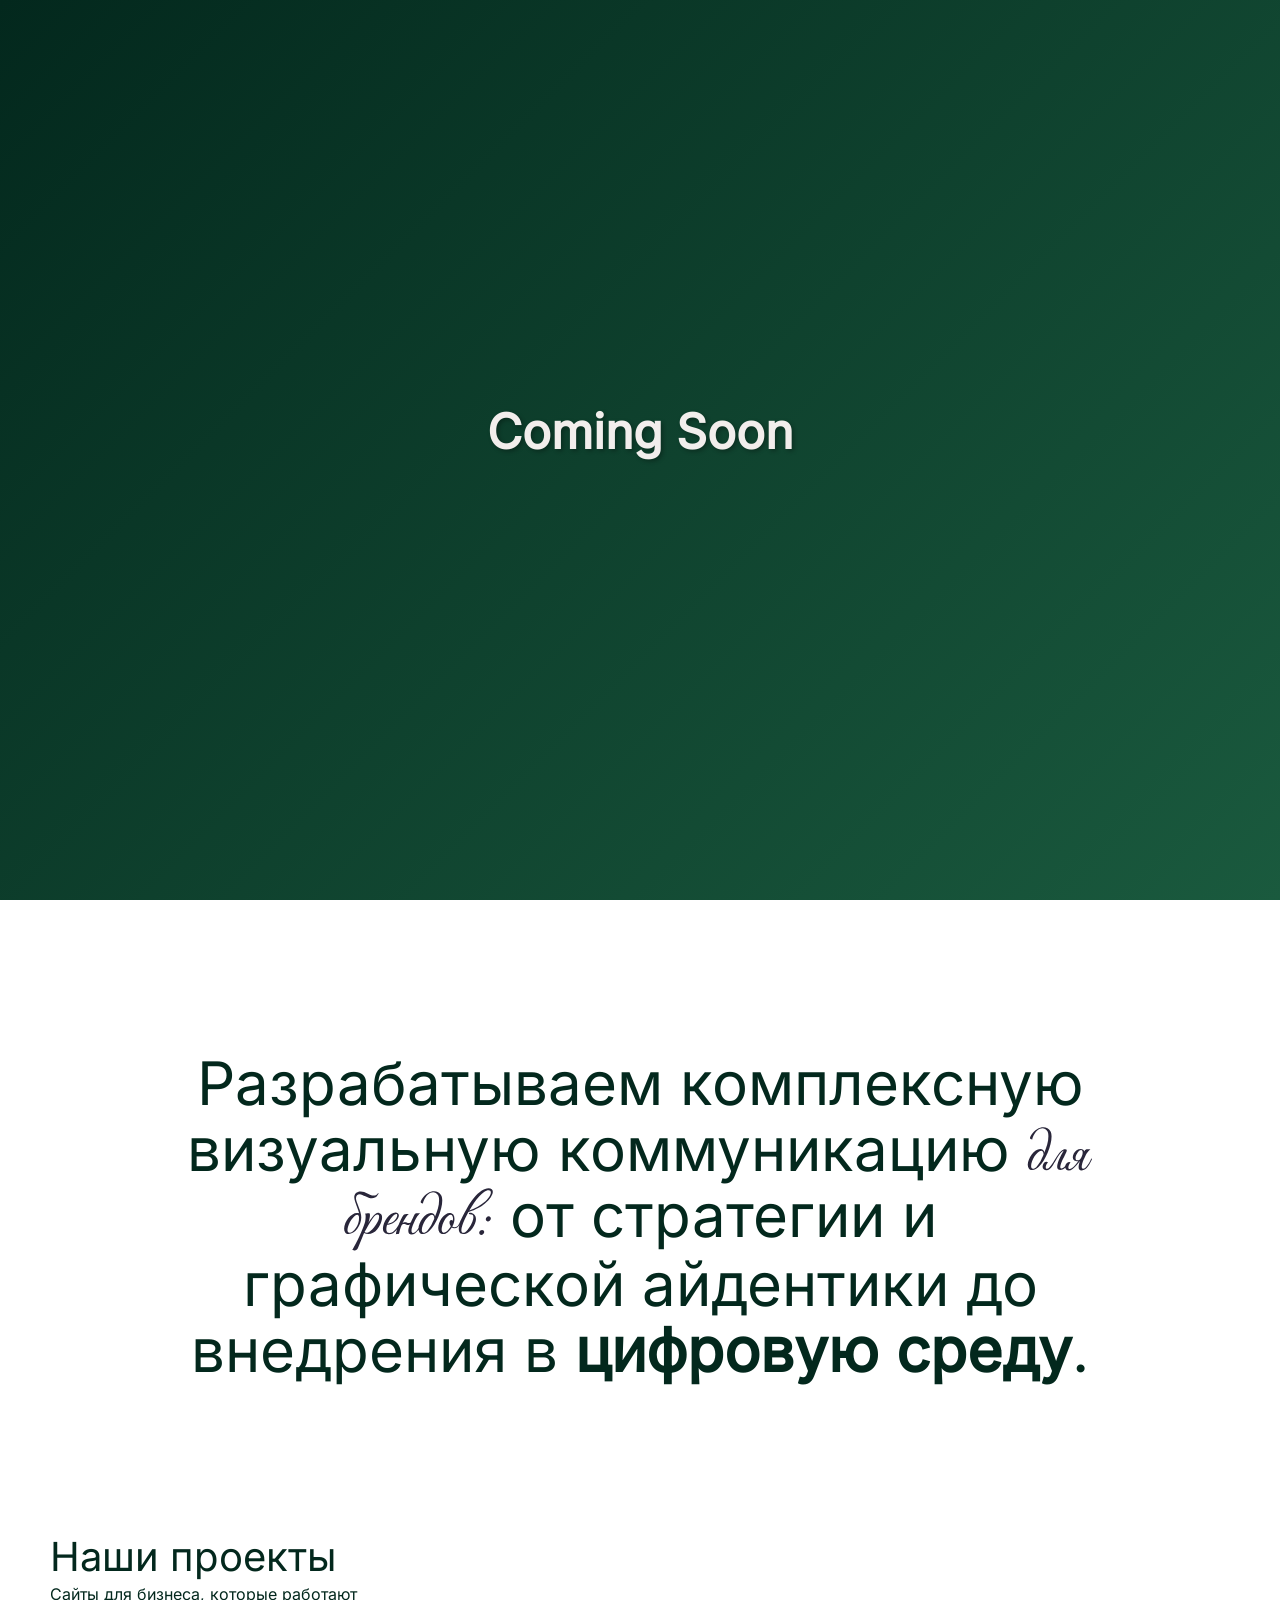
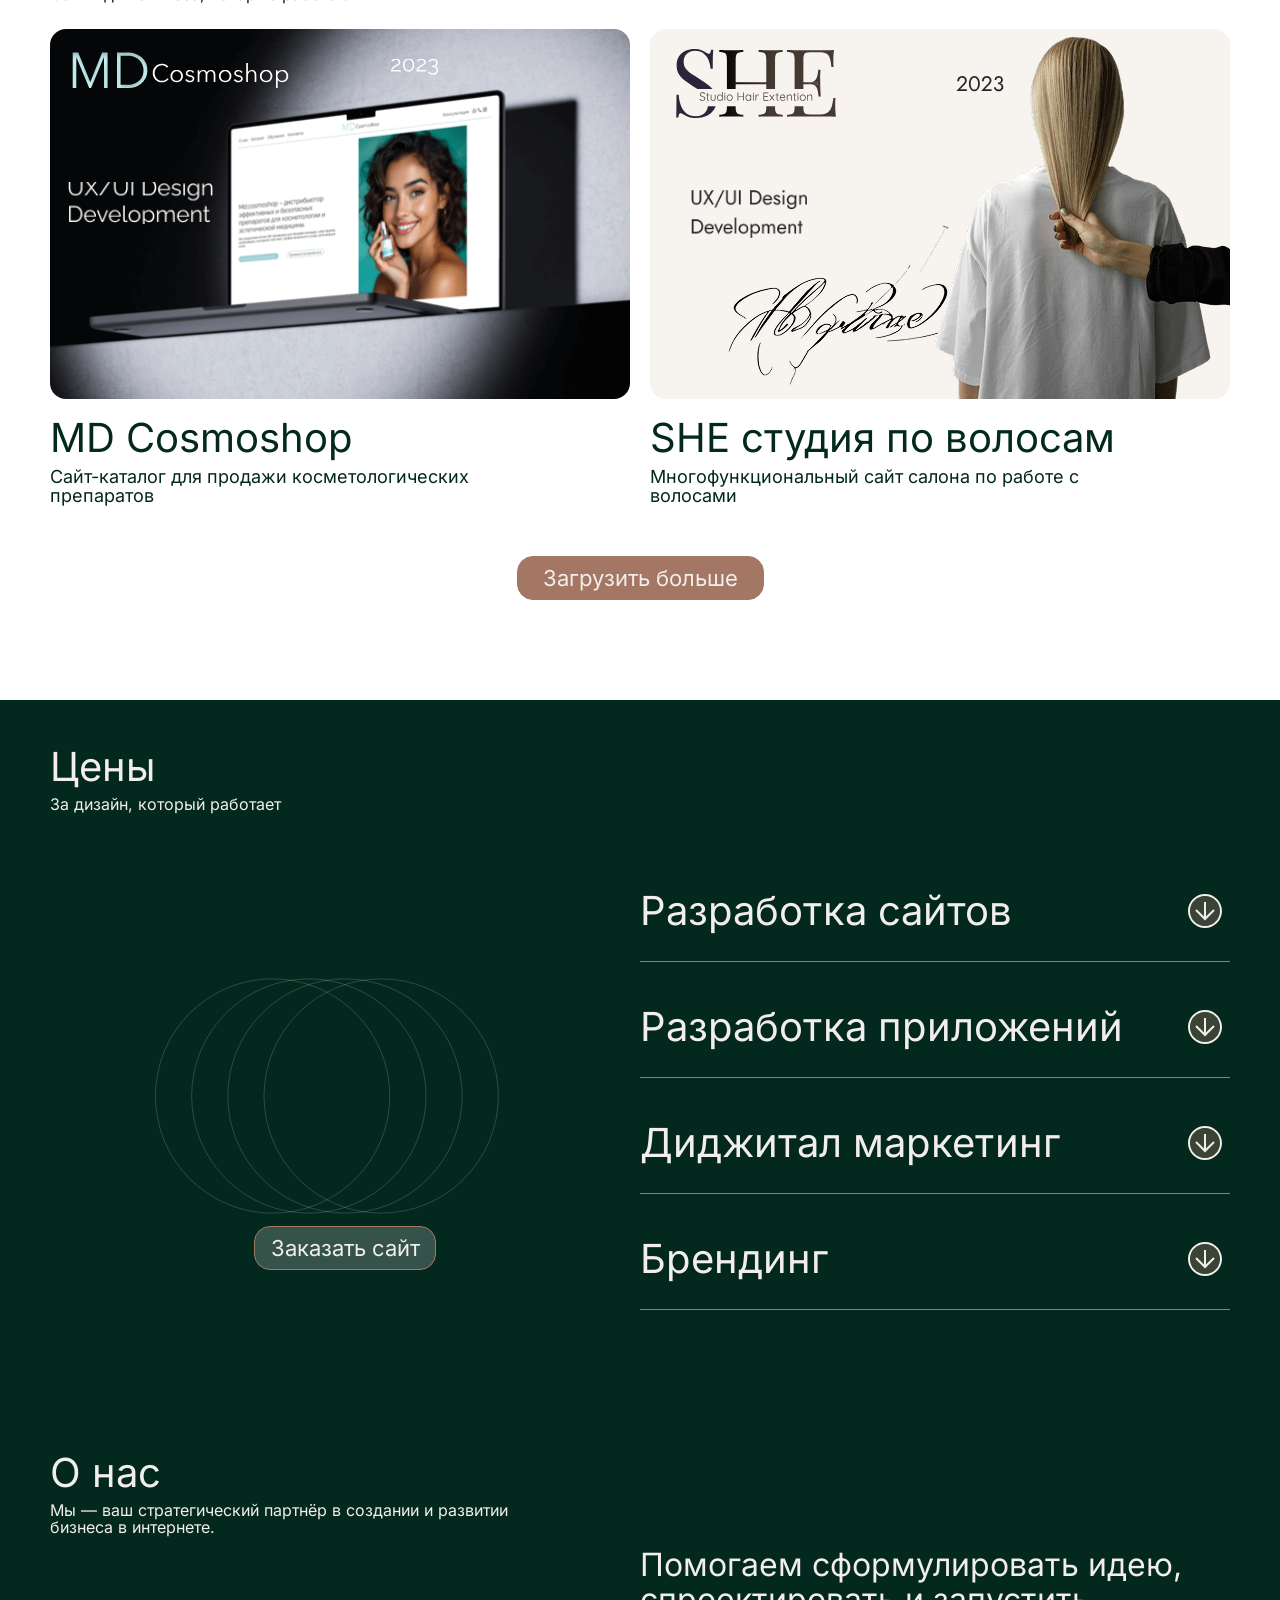
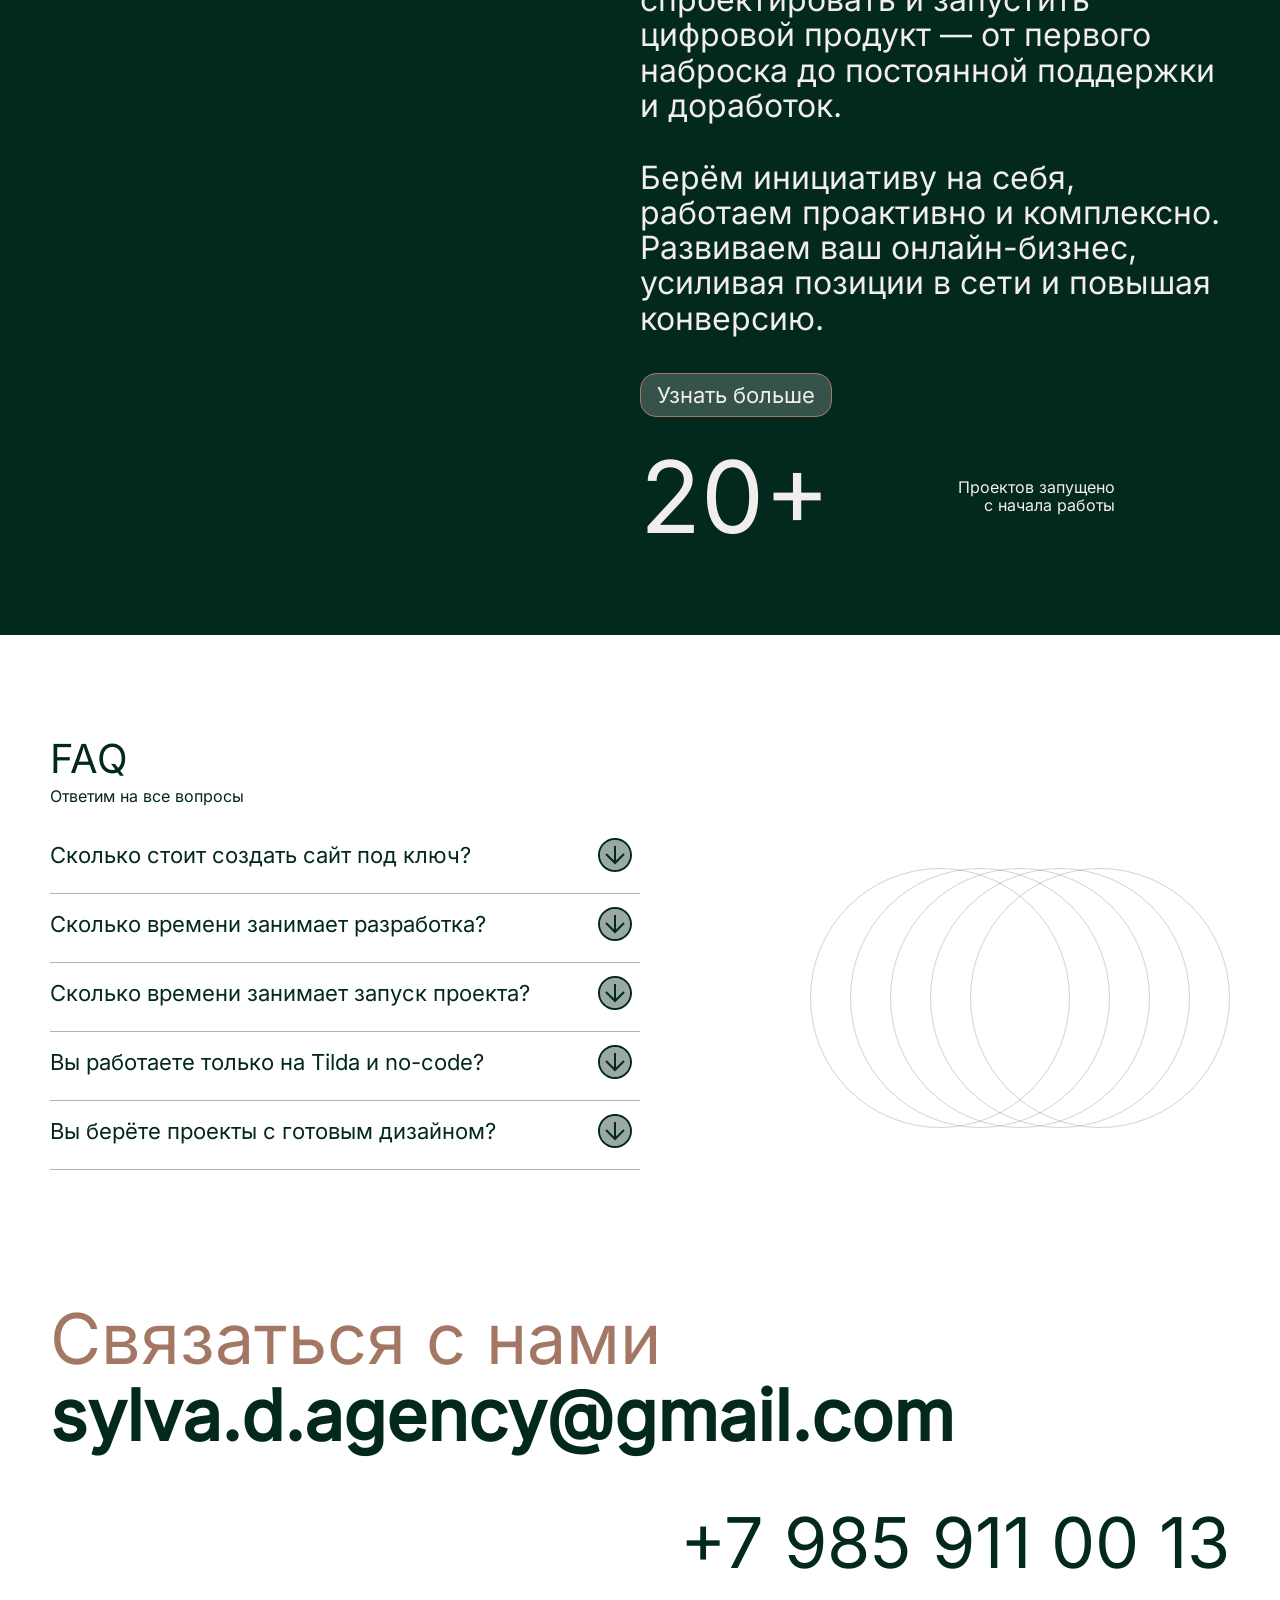
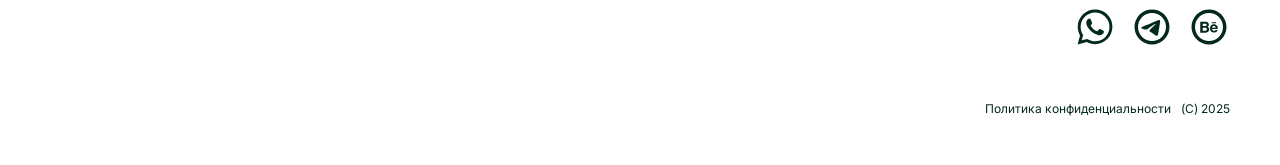
==== commit 734bf293: "before corrected" ====
--- a/index.html
+++ b/index.html
@@ -117,8 +117,14 @@
     <!-- Cookie Notice -->
     <div class="cookie-notice" id="cookieNotice" role="dialog" aria-label="Уведомление о cookies" hidden>
         <div class="cookie-notice__content">
-            <p>Мы используем cookies для улучшения работы сайта</p>
-            <button type="button" class="cookie-notice__accept" id="acceptCookies">Принять</button>
+            <p class="cookie-notice__text">
+                Мы используем cookies, чтобы улучшить работу сайта и анализировать поведение пользователей.
+                Продолжая пользоваться сайтом, вы соглашаетесь с использованием файлов cookie.
+            </p>
+            <div class="cookie-notice__buttons">
+                <button type="button" class="cookie-notice__accept" id="acceptCookies">Принять</button>
+                <a href="policies.html" target="_blank" class="cookie-notice__more">Подробнее</a>
+            </div>
         </div>
     </div>
 
@@ -132,9 +138,8 @@
                             d="M14.12 51.63C7.19 51.63 3.13 49.04 0.54 45.96L6.07 41.06C8.1 43.02 10.69 44.21 13.49 44.21C16.57 44.21 17.55 43.65 17.55 42.39C17.55 40.78 15.66 40.78 10.83 39.52C6.77 38.47 2.22 36.23 2.22 30C2.22 23.28 7.4 20.55 13.77 20.55C18.67 20.55 22.17 22.16 24.62 24.68L19.58 30.07C18.18 28.88 16.08 27.83 13.84 27.83C11.67 27.83 10.62 28.39 10.62 29.58C10.62 31.26 12.51 31.47 16.57 32.38C20.91 33.36 26.37 35.39 26.37 41.69C26.37 47.15 23.5 51.63 14.12 51.63ZM32.4693 65.84L40.2393 48.2L28.4093 21.18H38.8393L43.1093 32.66C44.1593 35.46 45.2093 40.36 45.2093 40.36C45.2093 40.36 46.1193 35.39 47.2393 32.66L51.8593 21.18H61.4493L41.9193 65.84H32.4693ZM66.0157 51V0.459996H75.3957V51H66.0157ZM96.1223 51.63L79.9523 21.18H90.3823L94.5823 30.07C95.9823 33.08 97.0323 37.98 97.0323 37.98C97.0323 37.98 98.0123 33.08 99.3423 30.07L103.402 21.18H112.992L97.0323 51.63H96.1223ZM133.141 33.29C133.001 29.86 131.321 28.32 128.171 28.32C124.601 28.32 122.711 29.86 121.381 31.05L116.131 25.45C118.931 22.72 122.081 20.55 129.081 20.55C136.711 20.55 142.521 24.68 142.521 34.06V51H133.141L133.351 46.87C131.111 50.3 128.521 51.63 124.531 51.63C119.071 51.63 114.031 49.18 114.031 42.25C114.031 35.88 118.861 33.29 126.211 33.29H133.141ZM133.141 38.89H126.701C124.321 38.89 123.271 39.94 123.271 41.62C123.271 43.3 124.671 44.28 127.331 44.28C131.181 44.28 133.141 42.6 133.141 40.08V38.89Z"
                             fill="#03281D" />
                     </svg>
-
                 </a>
-
+                <a href="tel:+79859110013" class="nav__phone">+7 985 911 00 13</a>
                 <!-- Desktop Navigation -->
                 <ul class="nav__list">
                     <li><a href="#portfolio" class="nav__link">портфолио</a></li>
@@ -144,7 +149,7 @@
                 </ul>
 
                 <!-- Mobile CTA Button -->
-                <a href="/order" class="btn btn--primary nav__cta-mobile">Заказать сайт</a>
+                <a href="/order.html" class="btn btn--primary nav__cta-mobile">Заказать сайт</a>
 
                 <!-- Mobile Menu Button -->
                 <button type="button" class="burger" id="burgerBtn" aria-label="Открыть меню" aria-expanded="false"
@@ -175,7 +180,20 @@
     <main>
         <!-- Hero Section -->
         <section class="hero" aria-label="Главный экран">
+            <div class="hero__video" aria-hidden="true">
+                <video id="heroVideo" class="hero__video-el" preload="metadata" playsinline webkit-playsinline muted
+                    loop autoplay poster="/images/Poster.png">
+                    <!-- Мобайл -->
+                    <source src="/images/Sylva-video.mp4" type="video/mp4" media="(max-width: 767px)">
+                    <source src="/images/Sylva-video.webm" type="video/webm" media="(max-width: 767px)">
+                    <!-- Десктоп -->
+                    <source src="/images/Sylva-video.mp4" type="video/mp4">
+                    <source src="/images/Sylva-video.webm" type="video/webm">
+                </video>
+
+            </div>
             <div class="container">
+
                 <h1 class="hero__title">
                     Digital агентство
                     <svg class="hero__logo" width="137" height="65" viewBox="0 0 137 65" fill="none"
@@ -210,7 +228,7 @@
                     Создаём цифровые продукты, которыми ежедневно<br>
                     пользуются миллионы людей по всему миру.
                 </p>
-                <a href="/order" class="btn btn--primary hero__cta"><span>Заказать сайт</span></a>
+                <a href="/order.html" class="btn btn--primary hero__cta"><span>Заказать сайт</span></a>
 
                 <!-- Scroll Indicator -->
                 <svg class="scroll-down" width="100" height="100" viewBox="0 0 100 100" fill="none"
@@ -308,7 +326,11 @@
                     <!-- Проект 1 (видимый) -->
                     <article class="portfolio__item" role="listitem">
                         <div class="portfolio__card" data-modal="project-1" role="button" tabindex="0">
-                            <div class="portfolio__image" aria-hidden="true"></div>
+                            <div class="portfolio__image" aria-hidden="true">
+                                <img class="image_1" src="assets/MD/Group5.svg" alt="">
+                                <img class="image_2" src="assets/MD/2023.svg" alt="">
+                                <img class="image_3" src="assets/MD/Design.png" alt="">
+                            </div>
                             <div class="portfolio__details">
                                 <h3 class="portfolio__title">MD Cosmoshop</h3>
                                 <p class="portfolio__description">Сайт-каталог для продажи косметологических препаратов
@@ -320,7 +342,13 @@
                     <!-- Проект 2 (видимый) -->
                     <article class="portfolio__item" role="listitem">
                         <div class="portfolio__card" data-modal="project-2" role="button" tabindex="0">
-                            <div class="portfolio__image" aria-hidden="true"></div>
+                            <div class="portfolio__image" aria-hidden="true">
+                                <img class="image_1" src="assets/SHE/SHE.svg" alt="">
+                                <img class="image_2" src="assets/SHE/2023.svg" alt="">
+                                <img class="image_3" src="assets/SHE/Design.png" alt="">
+                                <img class="image_4" src="assets/SHE/Signature.png" alt="">
+                                <img class="image_5" src="assets/SHE/SHE_photo.png" alt="">
+                            </div>
                             <div class="portfolio__details">
                                 <h3 class="portfolio__title">SHE студия по волосам</h3>
                                 <p class="portfolio__description">Многофункциональный сайт салона по работе с волосами
@@ -330,7 +358,7 @@
                     </article>
 
                     <!-- Проект 3 (видимый) -->
-                    <article class="portfolio__item" role="listitem">
+                    <article class="portfolio__item" style="display: none;" role="listitem">
                         <div class="portfolio__card" data-modal="project-3" role="button" tabindex="0">
                             <div class="portfolio__image" aria-hidden="true"></div>
                             <div class="portfolio__details">
@@ -342,7 +370,7 @@
                     </article>
 
                     <!-- Проект 4 (видимый) -->
-                    <article class="portfolio__item" role="listitem">
+                    <article class="portfolio__item" style="display: none;" role="listitem">
                         <div class="portfolio__card" data-modal="project-4" role="button" tabindex="0">
                             <div class="portfolio__image" aria-hidden="true"></div>
                             <div class="portfolio__details">
@@ -418,7 +446,7 @@
                             <circle cx="210" cy="130" r="129.5" stroke="currentColor" opacity="0.2"></circle>
                             <circle cx="250" cy="130" r="129.5" stroke="currentColor" opacity="0.2"></circle>
                         </svg>
-                        <a href="/order" class="btn btn--outline prices__cta"><span>Заказать сайт</span></a>
+                        <a href="/order.html" class="btn btn--outline prices__cta"><span>Заказать сайт</span></a>
                     </div>
 
                     <!-- Accordion of services & prices -->
@@ -872,19 +900,29 @@
     </footer>
 
     <!-- Modal Container -->
-    <div class="modal" id="modal" role="dialog" aria-modal="true" aria-hidden="true">
-        <div class="modal__overlay" data-modal-close></div>
-        <div class="modal__content">
-            <button type="button" class="modal__close" data-modal-close aria-label="Закрыть">
-                <svg width="24" height="24" viewBox="0 0 24 24" fill="none" aria-hidden="true">
-                    <path d="M18 6L6 18M6 6l12 12" stroke="currentColor" stroke-width="2" />
-                </svg>
-            </button>
-            <div class="modal__body" id="modalContent">
-                <!-- Dynamic content -->
-            </div>
+    <div id="project-1" class="modal" aria-hidden="true">
+        <div class="modal__overlay" data-close></div>
+
+        <div class="modal__dialog" role="dialog" aria-modal="true" aria-labelledby="project-1-title">
+            <!-- Контент модалки -->
+            <h2 id="project-1-title" class="modal__title">Название проекта 1</h2>
+            <p>Любой контент, картинки и т.д.</p>
         </div>
+
+        <button type="button" class="modal__close" aria-label="Закрыть" data-close>✕</button>
     </div>
+    <div id="project-2" class="modal" aria-hidden="true">
+        <div class="modal__overlay" data-close></div>
+
+        <div class="modal__dialog" role="dialog" aria-modal="true" aria-labelledby="project-1-title">
+            <!-- Контент модалки -->
+            <h2 id="project-1-title" class="modal__title">Название проекта 2</h2>
+            <p>Любой контент, картинки и т.д.</p>
+        </div>
+
+        <button type="button" class="modal__close" aria-label="Закрыть" data-close>✕</button>
+    </div>
+
 
     <!-- Scripts -->
     <script src="/js/script.js" defer></script>
--- a/css/critical.css
+++ b/css/critical.css
@@ -51,6 +51,7 @@
   max-width: 1440px;
   margin: 0 auto;
   padding-inline: 50px;
+  width: 100%;
 }
 
 /* Typography - точечный сброс */
@@ -226,6 +227,7 @@
   backdrop-filter: blur(20px);
   -webkit-backdrop-filter: blur(20px);
   height: 97px;
+  font-family: "Nunito", sans-serif;
 }
 .header .container {
   height: 100%; /* занимает всю высоту header */
@@ -246,14 +248,20 @@
   gap: 79px;
 }
 .nav__list li a {
-  font-size: 1.125rem;
+  font-size: 1.25rem;
   font-weight: 400;
   transition: color 0.3s cubic-bezier(0.24, 0.69, 0.33, 0.93);
 }
 .nav__list li a:hover {
   color: var(--color-secondary);
 }
-
+.nav__phone {
+  font-size: 1.25rem;
+  font-weight: 400;
+}
+.nav__phone:hover {
+  color: var(--color-secondary);
+}
 /* Hide mobile elements on desktop */
 .burger,
 .mobile-menu,
@@ -269,13 +277,7 @@
 }
 
 /* Hero section minimal layout */
-.hero {
-  min-height: 100vh;
-  display: flex;
-  align-items: center;
-  position: relative;
-  overflow: hidden;
-}
+
 .hero {
   min-height: 100vh;
   display: flex;
@@ -419,6 +421,48 @@
 .scroll-down path {
   animation: colorPulse 4s cubic-bezier(0.24, 0.69, 0.33, 0.93) infinite;
 }
+/* === Hero background video === */
+.hero .container {
+  position: relative;
+  z-index: 2; /* контент поверх видео */
+}
+
+.hero__video {
+  position: absolute;
+  inset: 0;
+  z-index: 1;
+  pointer-events: none; /* клики идут в контент */
+}
+
+.hero__video-el {
+  width: 100%;
+  height: 100%;
+  object-fit: cover;
+  display: block;
+
+  opacity: 0; /* показываем, когда буфер готов */
+  transition: opacity 0.3s ease;
+  will-change: opacity;
+}
+
+.hero__video-el.is-visible {
+  opacity: 1;
+}
+
+/* Мягко гасим canvas, когда стартует видео */
+.hero__sphere {
+  transition: opacity 0.2s ease;
+}
+.hero__sphere.is-hidden {
+  opacity: 0;
+}
+
+/* Уважение к reduced motion — выключаем видео */
+@media (prefers-reduced-motion: reduce) {
+  .hero__video-el {
+    display: none !important;
+  }
+}
 
 /* Basic responsive utilities */
 @media (max-width: 768px) {
--- a/css/main.css
+++ b/css/main.css
@@ -76,6 +76,7 @@
 .portfolio__item {
   display: flex;
   flex-direction: column;
+  cursor: pointer;
 }
 .portfolio__image {
   width: 100%;
@@ -83,6 +84,11 @@
   border-radius: 16px;
   margin-bottom: 15px;
   background-color: var(--color-light);
+  transition: transform 0.3s ease;
+}
+.portfolio__image:hover {
+  transform: scale(1.03);
+  transition: transform 0.3s ease;
 }
 .portfolio__details {
   width: 500px;
@@ -712,6 +718,248 @@
   transform: translateY(0);
 }
 
+/* Cookie Notice Styles */
+.cookie-notice {
+  position: fixed;
+  right: 50px;
+  bottom: 10px;
+  width: 562px;
+  padding: 10px 50px;
+  background: rgba(164, 119, 100, 0.2);
+  backdrop-filter: blur(20.6px);
+  border-radius: 20px;
+  z-index: 1000;
+  transition: all 0.3s ease;
+}
+
+.cookie-notice[hidden] {
+  display: none;
+}
+
+.cookie-notice__content {
+  display: flex;
+  flex-direction: column;
+  gap: 30px;
+}
+
+.cookie-notice__text {
+  margin: 0;
+  font-size: 16px;
+  line-height: 1.1;
+  color: #03281d;
+}
+
+.cookie-notice__buttons {
+  display: flex;
+  gap: 64px;
+  align-items: left;
+}
+
+.cookie-notice__accept {
+  padding: 0;
+  background: transparent;
+  border: none;
+  font-size: 16px;
+  cursor: pointer;
+  transition: color 0.2s ease;
+}
+
+.cookie-notice__accept:hover {
+  color: #a47764;
+}
+
+.cookie-notice__more {
+  cursor: pointer;
+  transition: color 0.2s ease;
+}
+
+.cookie-notice__more:hover {
+  color: #a47764;
+}
+
+/* Projects styles */
+.portfolio__image {
+  position: relative;
+}
+[data-modal="project-1"] .portfolio__image {
+  background-image: url("/assets/MD/MDCosmo.png");
+  background-position: center center;
+  background-repeat: no-repeat;
+  background-size: auto 100%;
+}
+[data-modal="project-1"] .portfolio__image .image_1 {
+  position: absolute;
+  top: 9px;
+  left: 18px;
+  width: 222px;
+  height: 59px;
+  object-fit: cover;
+}
+[data-modal="project-1"] .portfolio__image .image_2 {
+  position: absolute;
+  top: 30px;
+  left: 340px;
+  width: 49px;
+  height: 16px;
+  object-fit: cover;
+}
+[data-modal="project-1"] .portfolio__image .image_3 {
+  position: absolute;
+  top: 153px;
+  left: 18px;
+  width: 145px;
+  height: 42px;
+  object-fit: cover;
+}
+/* Project 2 */
+[data-modal="project-2"] .portfolio__image {
+  background-color: #f7f3ef;
+}
+[data-modal="project-2"] .portfolio__image .image_1 {
+  position: absolute;
+  top: 20px;
+  left: 25px;
+  width: 162px;
+  height: 70px;
+}
+[data-modal="project-2"] .portfolio__image .image_2 {
+  position: absolute;
+  top: 47px;
+  left: 304px;
+  width: 52px;
+  height: 16px;
+}
+[data-modal="project-2"] .portfolio__image .image_3 {
+  position: absolute;
+  top: 161px;
+  left: 25px;
+  width: 148px;
+  height: 48px;
+  object-fit: contain;
+}
+[data-modal="project-2"] .portfolio__image .image_4 {
+  position: absolute;
+  top: 193px;
+  left: 36px;
+  width: 312px;
+  height: 169px;
+}
+[data-modal="project-2"] .portfolio__image .image_5 {
+  position: absolute;
+  bottom: 0px;
+  right: 0px;
+  width: 305px;
+  height: 370px;
+  object-fit: cover;
+}
+/* Responsive adjustments */
+@media (max-width: 768px) {
+  .cookie-notice {
+    right: 20px;
+    bottom: 20px;
+    width: calc(100vw - 40px);
+    max-width: 400px;
+    padding: 20px 30px;
+  }
+
+  .cookie-notice__content {
+    gap: 20px;
+  }
+
+  .cookie-notice__buttons {
+    flex-direction: column;
+    align-items: stretch;
+    gap: 12px;
+  }
+
+  .cookie-notice__accept {
+    width: 100%;
+    text-align: center;
+  }
+}
+/* ===== Modal Base ===== */
+.modal {
+  position: fixed;
+  inset: 0;
+  z-index: 1000;
+  display: grid;
+  align-items: center;
+  justify-items: center;
+
+  /* скрытое базовое состояние без display:none — нужно для плавных анимаций */
+  visibility: hidden;
+  pointer-events: none;
+}
+
+.modal__overlay {
+  position: absolute;
+  inset: 0;
+  background: rgba(0, 0, 0, 0.5);
+  opacity: 0;
+  transition: opacity 0.25s ease;
+}
+
+.modal__dialog {
+  position: relative;
+  max-width: 960px;
+  width: min(90vw, 960px);
+  max-height: 90vh;
+  overflow: auto;
+  background: #fff;
+  border-radius: 16px;
+  padding: 24px;
+
+  opacity: 0;
+  transform: translateY(12px);
+  transition: opacity 0.25s ease, transform 0.25s ease;
+  will-change: opacity, transform;
+}
+
+/* Кнопка закрытия — фиксированная в правом верхнем углу вьюпорта */
+.modal__close {
+  position: fixed;
+  top: 16px;
+  right: calc(16px + var(--sbw, 0px)); /* с учётом ширины скроллбара */
+  z-index: 1001;
+  width: 40px;
+  height: 40px;
+  border-radius: 999px;
+  border: none;
+  background: #1f1f1f;
+  color: #fff;
+  cursor: pointer;
+}
+
+/* Открытое состояние */
+.modal.is-open {
+  visibility: visible;
+  pointer-events: auto;
+}
+.modal.is-open .modal__overlay {
+  opacity: 1;
+}
+.modal.is-open .modal__dialog {
+  opacity: 1;
+  transform: translateY(0);
+}
+
+/* Блокировка скролла документа */
+body.modal-open {
+  overflow: hidden;
+  padding-right: var(
+    --sbw,
+    0px
+  ); /* компенсация дергания из-за исчезновения скроллбара */
+}
+
+/* Вежливость к системным настройкам */
+@media (prefers-reduced-motion: reduce) {
+  .modal__overlay,
+  .modal__dialog {
+    transition: none !important;
+  }
+}
+
 /* ========================================
    RESPONSIVE DESIGN
    ======================================== */
--- a/css/main.css
+++ b/css/main.css
@@ -76,6 +76,7 @@
 .portfolio__item {
   display: flex;
   flex-direction: column;
+  cursor: pointer;
 }
 .portfolio__image {
   width: 100%;
@@ -83,6 +84,11 @@
   border-radius: 16px;
   margin-bottom: 15px;
   background-color: var(--color-light);
+  transition: transform 0.3s ease;
+}
+.portfolio__image:hover {
+  transform: scale(1.03);
+  transition: transform 0.3s ease;
 }
 .portfolio__details {
   width: 500px;
@@ -712,6 +718,248 @@
   transform: translateY(0);
 }
 
+/* Cookie Notice Styles */
+.cookie-notice {
+  position: fixed;
+  right: 50px;
+  bottom: 10px;
+  width: 562px;
+  padding: 10px 50px;
+  background: rgba(164, 119, 100, 0.2);
+  backdrop-filter: blur(20.6px);
+  border-radius: 20px;
+  z-index: 1000;
+  transition: all 0.3s ease;
+}
+
+.cookie-notice[hidden] {
+  display: none;
+}
+
+.cookie-notice__content {
+  display: flex;
+  flex-direction: column;
+  gap: 30px;
+}
+
+.cookie-notice__text {
+  margin: 0;
+  font-size: 16px;
+  line-height: 1.1;
+  color: #03281d;
+}
+
+.cookie-notice__buttons {
+  display: flex;
+  gap: 64px;
+  align-items: left;
+}
+
+.cookie-notice__accept {
+  padding: 0;
+  background: transparent;
+  border: none;
+  font-size: 16px;
+  cursor: pointer;
+  transition: color 0.2s ease;
+}
+
+.cookie-notice__accept:hover {
+  color: #a47764;
+}
+
+.cookie-notice__more {
+  cursor: pointer;
+  transition: color 0.2s ease;
+}
+
+.cookie-notice__more:hover {
+  color: #a47764;
+}
+
+/* Projects styles */
+.portfolio__image {
+  position: relative;
+}
+[data-modal="project-1"] .portfolio__image {
+  background-image: url("/assets/MD/MDCosmo.png");
+  background-position: center center;
+  background-repeat: no-repeat;
+  background-size: auto 100%;
+}
+[data-modal="project-1"] .portfolio__image .image_1 {
+  position: absolute;
+  top: 9px;
+  left: 18px;
+  width: 222px;
+  height: 59px;
+  object-fit: cover;
+}
+[data-modal="project-1"] .portfolio__image .image_2 {
+  position: absolute;
+  top: 30px;
+  left: 340px;
+  width: 49px;
+  height: 16px;
+  object-fit: cover;
+}
+[data-modal="project-1"] .portfolio__image .image_3 {
+  position: absolute;
+  top: 153px;
+  left: 18px;
+  width: 145px;
+  height: 42px;
+  object-fit: cover;
+}
+/* Project 2 */
+[data-modal="project-2"] .portfolio__image {
+  background-color: #f7f3ef;
+}
+[data-modal="project-2"] .portfolio__image .image_1 {
+  position: absolute;
+  top: 20px;
+  left: 25px;
+  width: 162px;
+  height: 70px;
+}
+[data-modal="project-2"] .portfolio__image .image_2 {
+  position: absolute;
+  top: 47px;
+  left: 304px;
+  width: 52px;
+  height: 16px;
+}
+[data-modal="project-2"] .portfolio__image .image_3 {
+  position: absolute;
+  top: 161px;
+  left: 25px;
+  width: 148px;
+  height: 48px;
+  object-fit: contain;
+}
+[data-modal="project-2"] .portfolio__image .image_4 {
+  position: absolute;
+  top: 193px;
+  left: 36px;
+  width: 312px;
+  height: 169px;
+}
+[data-modal="project-2"] .portfolio__image .image_5 {
+  position: absolute;
+  bottom: 0px;
+  right: 0px;
+  width: 305px;
+  height: 370px;
+  object-fit: cover;
+}
+/* Responsive adjustments */
+@media (max-width: 768px) {
+  .cookie-notice {
+    right: 20px;
+    bottom: 20px;
+    width: calc(100vw - 40px);
+    max-width: 400px;
+    padding: 20px 30px;
+  }
+
+  .cookie-notice__content {
+    gap: 20px;
+  }
+
+  .cookie-notice__buttons {
+    flex-direction: column;
+    align-items: stretch;
+    gap: 12px;
+  }
+
+  .cookie-notice__accept {
+    width: 100%;
+    text-align: center;
+  }
+}
+/* ===== Modal Base ===== */
+.modal {
+  position: fixed;
+  inset: 0;
+  z-index: 1000;
+  display: grid;
+  align-items: center;
+  justify-items: center;
+
+  /* скрытое базовое состояние без display:none — нужно для плавных анимаций */
+  visibility: hidden;
+  pointer-events: none;
+}
+
+.modal__overlay {
+  position: absolute;
+  inset: 0;
+  background: rgba(0, 0, 0, 0.5);
+  opacity: 0;
+  transition: opacity 0.25s ease;
+}
+
+.modal__dialog {
+  position: relative;
+  max-width: 960px;
+  width: min(90vw, 960px);
+  max-height: 90vh;
+  overflow: auto;
+  background: #fff;
+  border-radius: 16px;
+  padding: 24px;
+
+  opacity: 0;
+  transform: translateY(12px);
+  transition: opacity 0.25s ease, transform 0.25s ease;
+  will-change: opacity, transform;
+}
+
+/* Кнопка закрытия — фиксированная в правом верхнем углу вьюпорта */
+.modal__close {
+  position: fixed;
+  top: 16px;
+  right: calc(16px + var(--sbw, 0px)); /* с учётом ширины скроллбара */
+  z-index: 1001;
+  width: 40px;
+  height: 40px;
+  border-radius: 999px;
+  border: none;
+  background: #1f1f1f;
+  color: #fff;
+  cursor: pointer;
+}
+
+/* Открытое состояние */
+.modal.is-open {
+  visibility: visible;
+  pointer-events: auto;
+}
+.modal.is-open .modal__overlay {
+  opacity: 1;
+}
+.modal.is-open .modal__dialog {
+  opacity: 1;
+  transform: translateY(0);
+}
+
+/* Блокировка скролла документа */
+body.modal-open {
+  overflow: hidden;
+  padding-right: var(
+    --sbw,
+    0px
+  ); /* компенсация дергания из-за исчезновения скроллбара */
+}
+
+/* Вежливость к системным настройкам */
+@media (prefers-reduced-motion: reduce) {
+  .modal__overlay,
+  .modal__dialog {
+    transition: none !important;
+  }
+}
+
 /* ========================================
    RESPONSIVE DESIGN
    ======================================== */
--- a/css/main.css
+++ b/css/main.css
@@ -76,6 +76,7 @@
 .portfolio__item {
   display: flex;
   flex-direction: column;
+  cursor: pointer;
 }
 .portfolio__image {
   width: 100%;
@@ -83,6 +84,11 @@
   border-radius: 16px;
   margin-bottom: 15px;
   background-color: var(--color-light);
+  transition: transform 0.3s ease;
+}
+.portfolio__image:hover {
+  transform: scale(1.03);
+  transition: transform 0.3s ease;
 }
 .portfolio__details {
   width: 500px;
@@ -712,6 +718,248 @@
   transform: translateY(0);
 }
 
+/* Cookie Notice Styles */
+.cookie-notice {
+  position: fixed;
+  right: 50px;
+  bottom: 10px;
+  width: 562px;
+  padding: 10px 50px;
+  background: rgba(164, 119, 100, 0.2);
+  backdrop-filter: blur(20.6px);
+  border-radius: 20px;
+  z-index: 1000;
+  transition: all 0.3s ease;
+}
+
+.cookie-notice[hidden] {
+  display: none;
+}
+
+.cookie-notice__content {
+  display: flex;
+  flex-direction: column;
+  gap: 30px;
+}
+
+.cookie-notice__text {
+  margin: 0;
+  font-size: 16px;
+  line-height: 1.1;
+  color: #03281d;
+}
+
+.cookie-notice__buttons {
+  display: flex;
+  gap: 64px;
+  align-items: left;
+}
+
+.cookie-notice__accept {
+  padding: 0;
+  background: transparent;
+  border: none;
+  font-size: 16px;
+  cursor: pointer;
+  transition: color 0.2s ease;
+}
+
+.cookie-notice__accept:hover {
+  color: #a47764;
+}
+
+.cookie-notice__more {
+  cursor: pointer;
+  transition: color 0.2s ease;
+}
+
+.cookie-notice__more:hover {
+  color: #a47764;
+}
+
+/* Projects styles */
+.portfolio__image {
+  position: relative;
+}
+[data-modal="project-1"] .portfolio__image {
+  background-image: url("/assets/MD/MDCosmo.png");
+  background-position: center center;
+  background-repeat: no-repeat;
+  background-size: auto 100%;
+}
+[data-modal="project-1"] .portfolio__image .image_1 {
+  position: absolute;
+  top: 9px;
+  left: 18px;
+  width: 222px;
+  height: 59px;
+  object-fit: cover;
+}
+[data-modal="project-1"] .portfolio__image .image_2 {
+  position: absolute;
+  top: 30px;
+  left: 340px;
+  width: 49px;
+  height: 16px;
+  object-fit: cover;
+}
+[data-modal="project-1"] .portfolio__image .image_3 {
+  position: absolute;
+  top: 153px;
+  left: 18px;
+  width: 145px;
+  height: 42px;
+  object-fit: cover;
+}
+/* Project 2 */
+[data-modal="project-2"] .portfolio__image {
+  background-color: #f7f3ef;
+}
+[data-modal="project-2"] .portfolio__image .image_1 {
+  position: absolute;
+  top: 20px;
+  left: 25px;
+  width: 162px;
+  height: 70px;
+}
+[data-modal="project-2"] .portfolio__image .image_2 {
+  position: absolute;
+  top: 47px;
+  left: 304px;
+  width: 52px;
+  height: 16px;
+}
+[data-modal="project-2"] .portfolio__image .image_3 {
+  position: absolute;
+  top: 161px;
+  left: 25px;
+  width: 148px;
+  height: 48px;
+  object-fit: contain;
+}
+[data-modal="project-2"] .portfolio__image .image_4 {
+  position: absolute;
+  top: 193px;
+  left: 36px;
+  width: 312px;
+  height: 169px;
+}
+[data-modal="project-2"] .portfolio__image .image_5 {
+  position: absolute;
+  bottom: 0px;
+  right: 0px;
+  width: 305px;
+  height: 370px;
+  object-fit: cover;
+}
+/* Responsive adjustments */
+@media (max-width: 768px) {
+  .cookie-notice {
+    right: 20px;
+    bottom: 20px;
+    width: calc(100vw - 40px);
+    max-width: 400px;
+    padding: 20px 30px;
+  }
+
+  .cookie-notice__content {
+    gap: 20px;
+  }
+
+  .cookie-notice__buttons {
+    flex-direction: column;
+    align-items: stretch;
+    gap: 12px;
+  }
+
+  .cookie-notice__accept {
+    width: 100%;
+    text-align: center;
+  }
+}
+/* ===== Modal Base ===== */
+.modal {
+  position: fixed;
+  inset: 0;
+  z-index: 1000;
+  display: grid;
+  align-items: center;
+  justify-items: center;
+
+  /* скрытое базовое состояние без display:none — нужно для плавных анимаций */
+  visibility: hidden;
+  pointer-events: none;
+}
+
+.modal__overlay {
+  position: absolute;
+  inset: 0;
+  background: rgba(0, 0, 0, 0.5);
+  opacity: 0;
+  transition: opacity 0.25s ease;
+}
+
+.modal__dialog {
+  position: relative;
+  max-width: 960px;
+  width: min(90vw, 960px);
+  max-height: 90vh;
+  overflow: auto;
+  background: #fff;
+  border-radius: 16px;
+  padding: 24px;
+
+  opacity: 0;
+  transform: translateY(12px);
+  transition: opacity 0.25s ease, transform 0.25s ease;
+  will-change: opacity, transform;
+}
+
+/* Кнопка закрытия — фиксированная в правом верхнем углу вьюпорта */
+.modal__close {
+  position: fixed;
+  top: 16px;
+  right: calc(16px + var(--sbw, 0px)); /* с учётом ширины скроллбара */
+  z-index: 1001;
+  width: 40px;
+  height: 40px;
+  border-radius: 999px;
+  border: none;
+  background: #1f1f1f;
+  color: #fff;
+  cursor: pointer;
+}
+
+/* Открытое состояние */
+.modal.is-open {
+  visibility: visible;
+  pointer-events: auto;
+}
+.modal.is-open .modal__overlay {
+  opacity: 1;
+}
+.modal.is-open .modal__dialog {
+  opacity: 1;
+  transform: translateY(0);
+}
+
+/* Блокировка скролла документа */
+body.modal-open {
+  overflow: hidden;
+  padding-right: var(
+    --sbw,
+    0px
+  ); /* компенсация дергания из-за исчезновения скроллбара */
+}
+
+/* Вежливость к системным настройкам */
+@media (prefers-reduced-motion: reduce) {
+  .modal__overlay,
+  .modal__dialog {
+    transition: none !important;
+  }
+}
+
 /* ========================================
    RESPONSIVE DESIGN
    ======================================== */
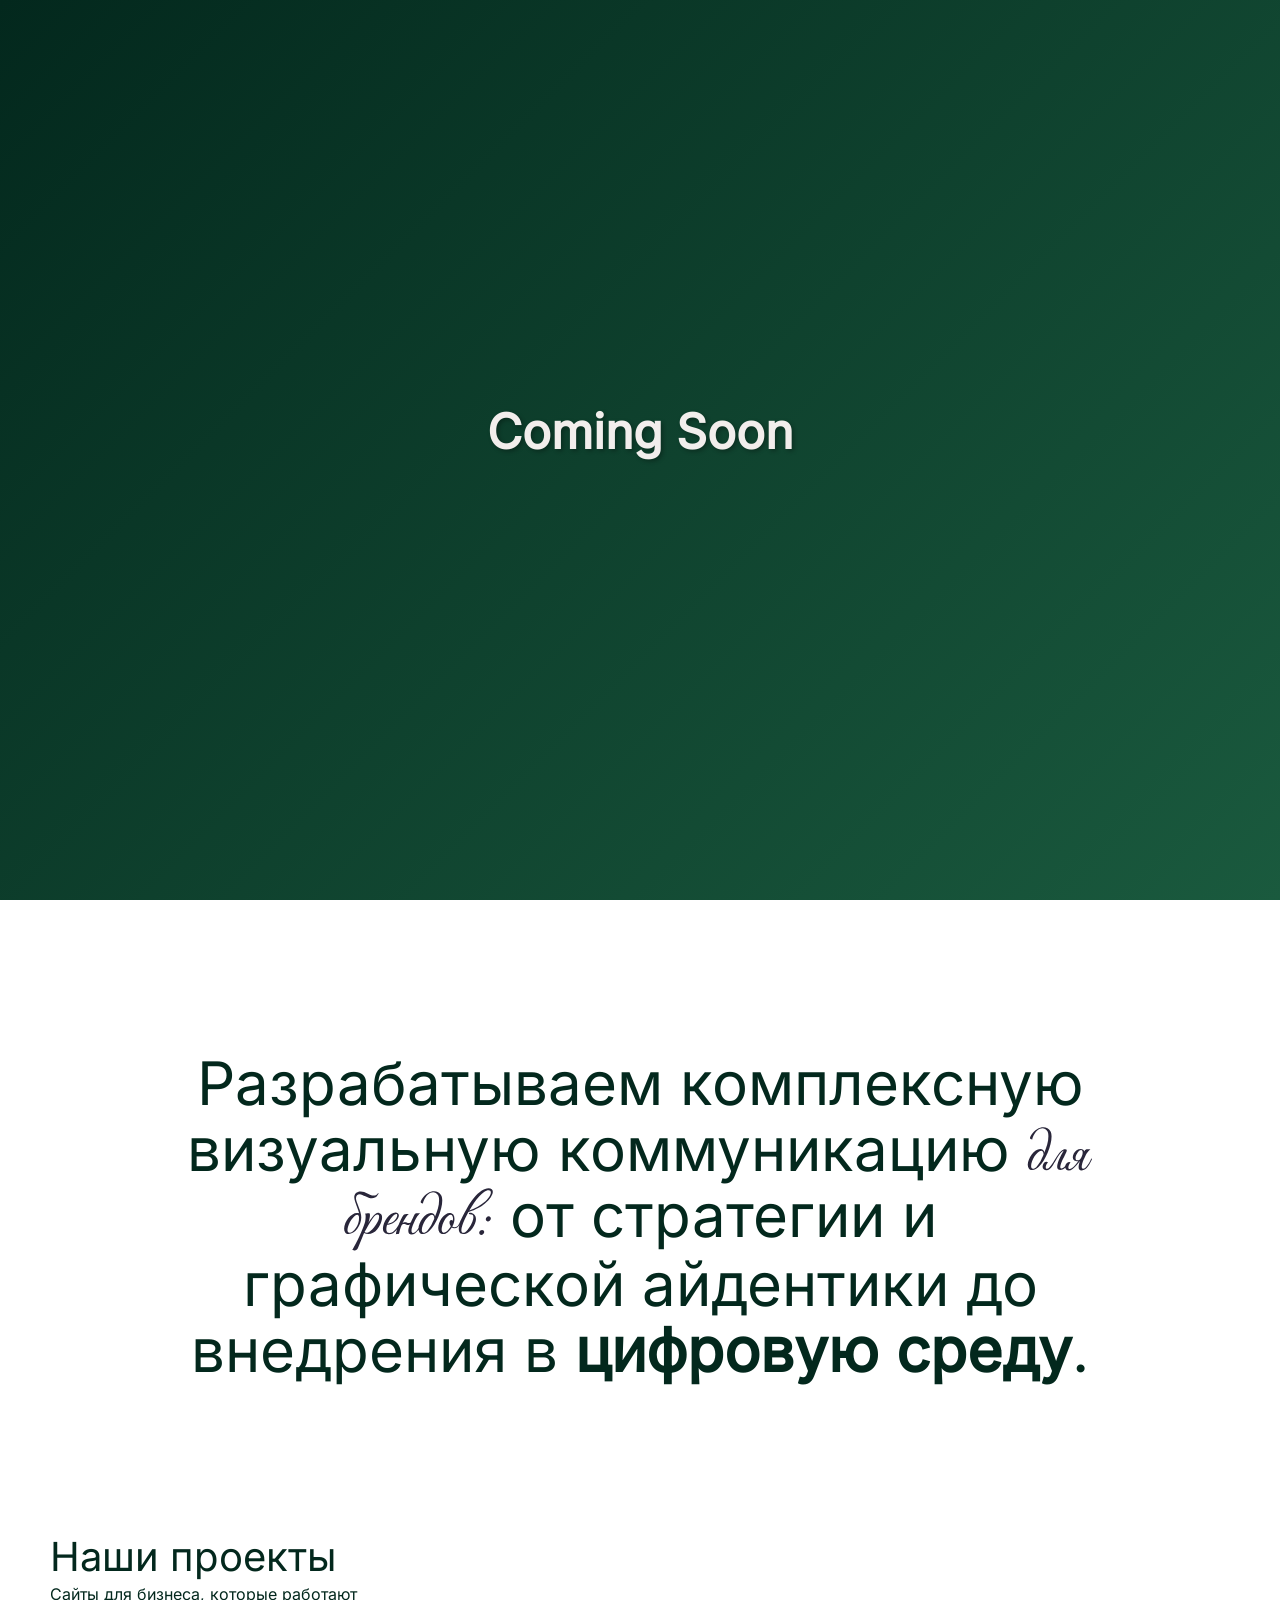
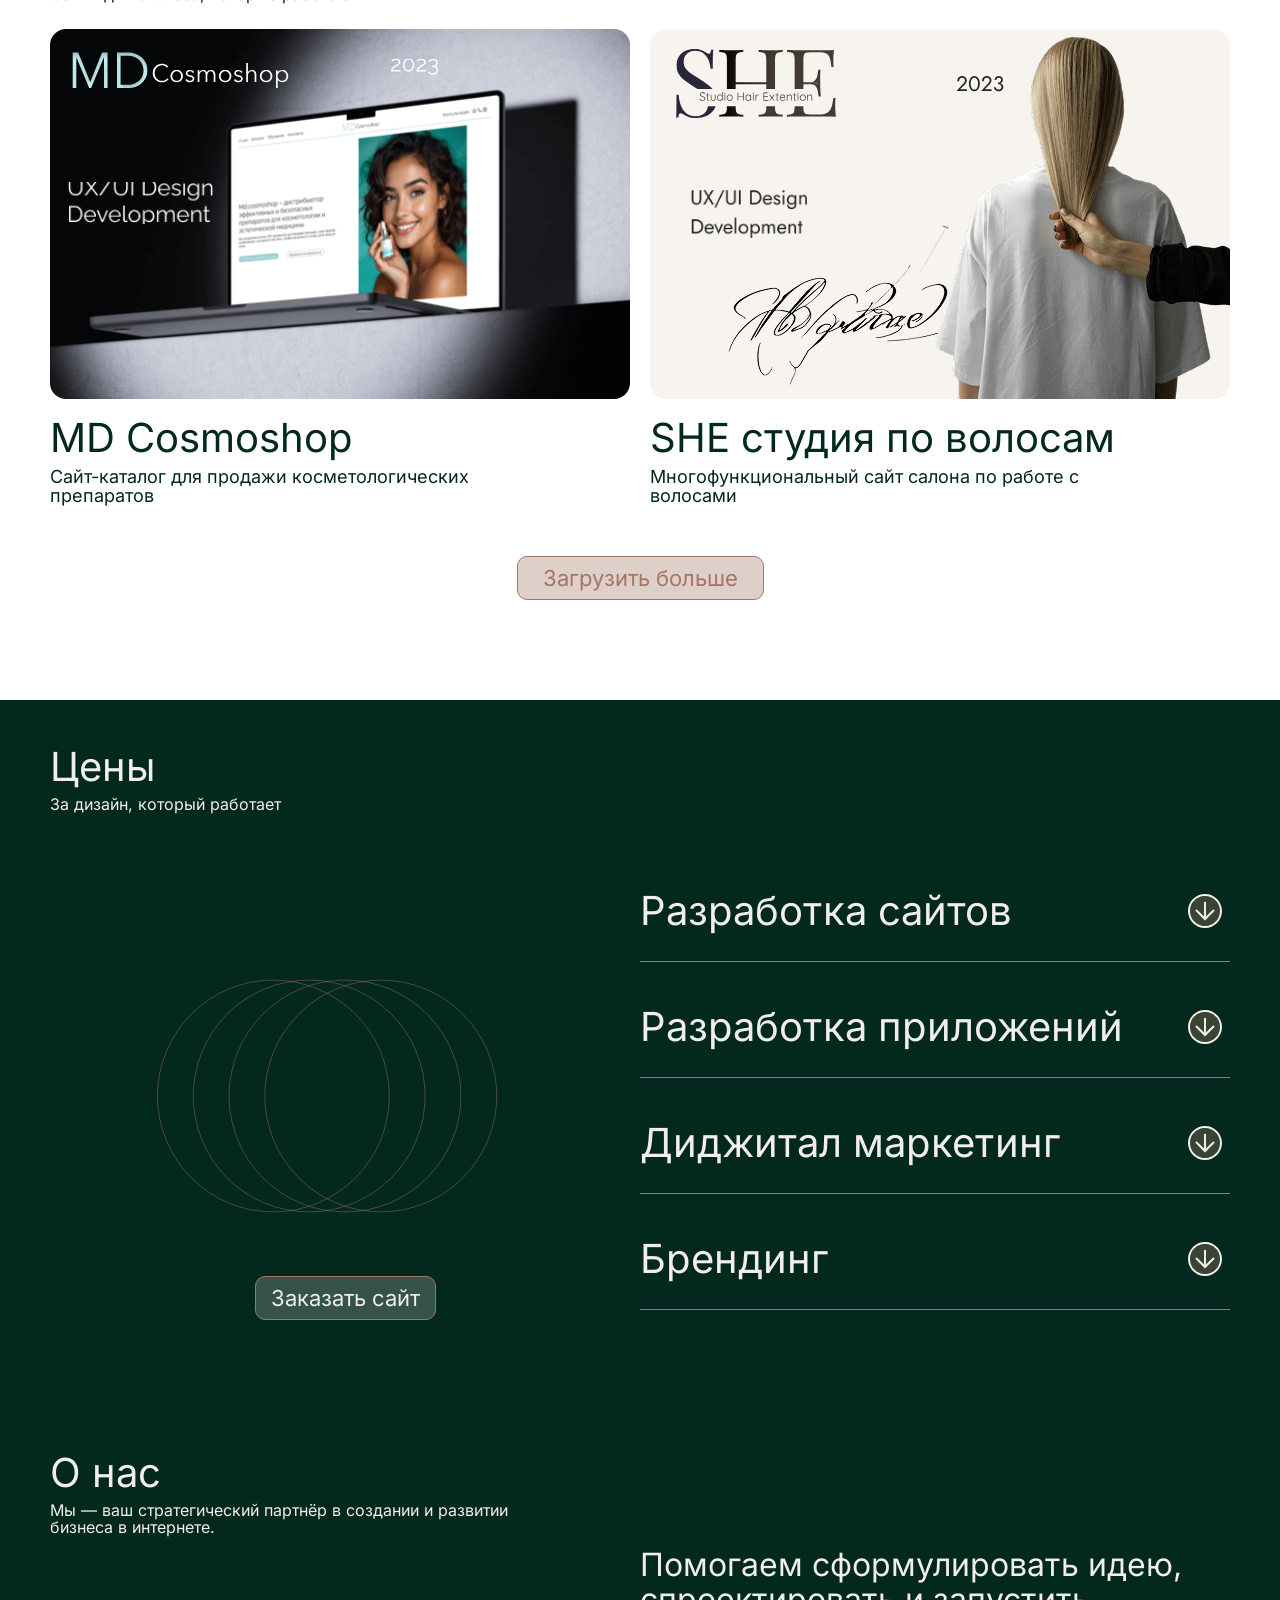
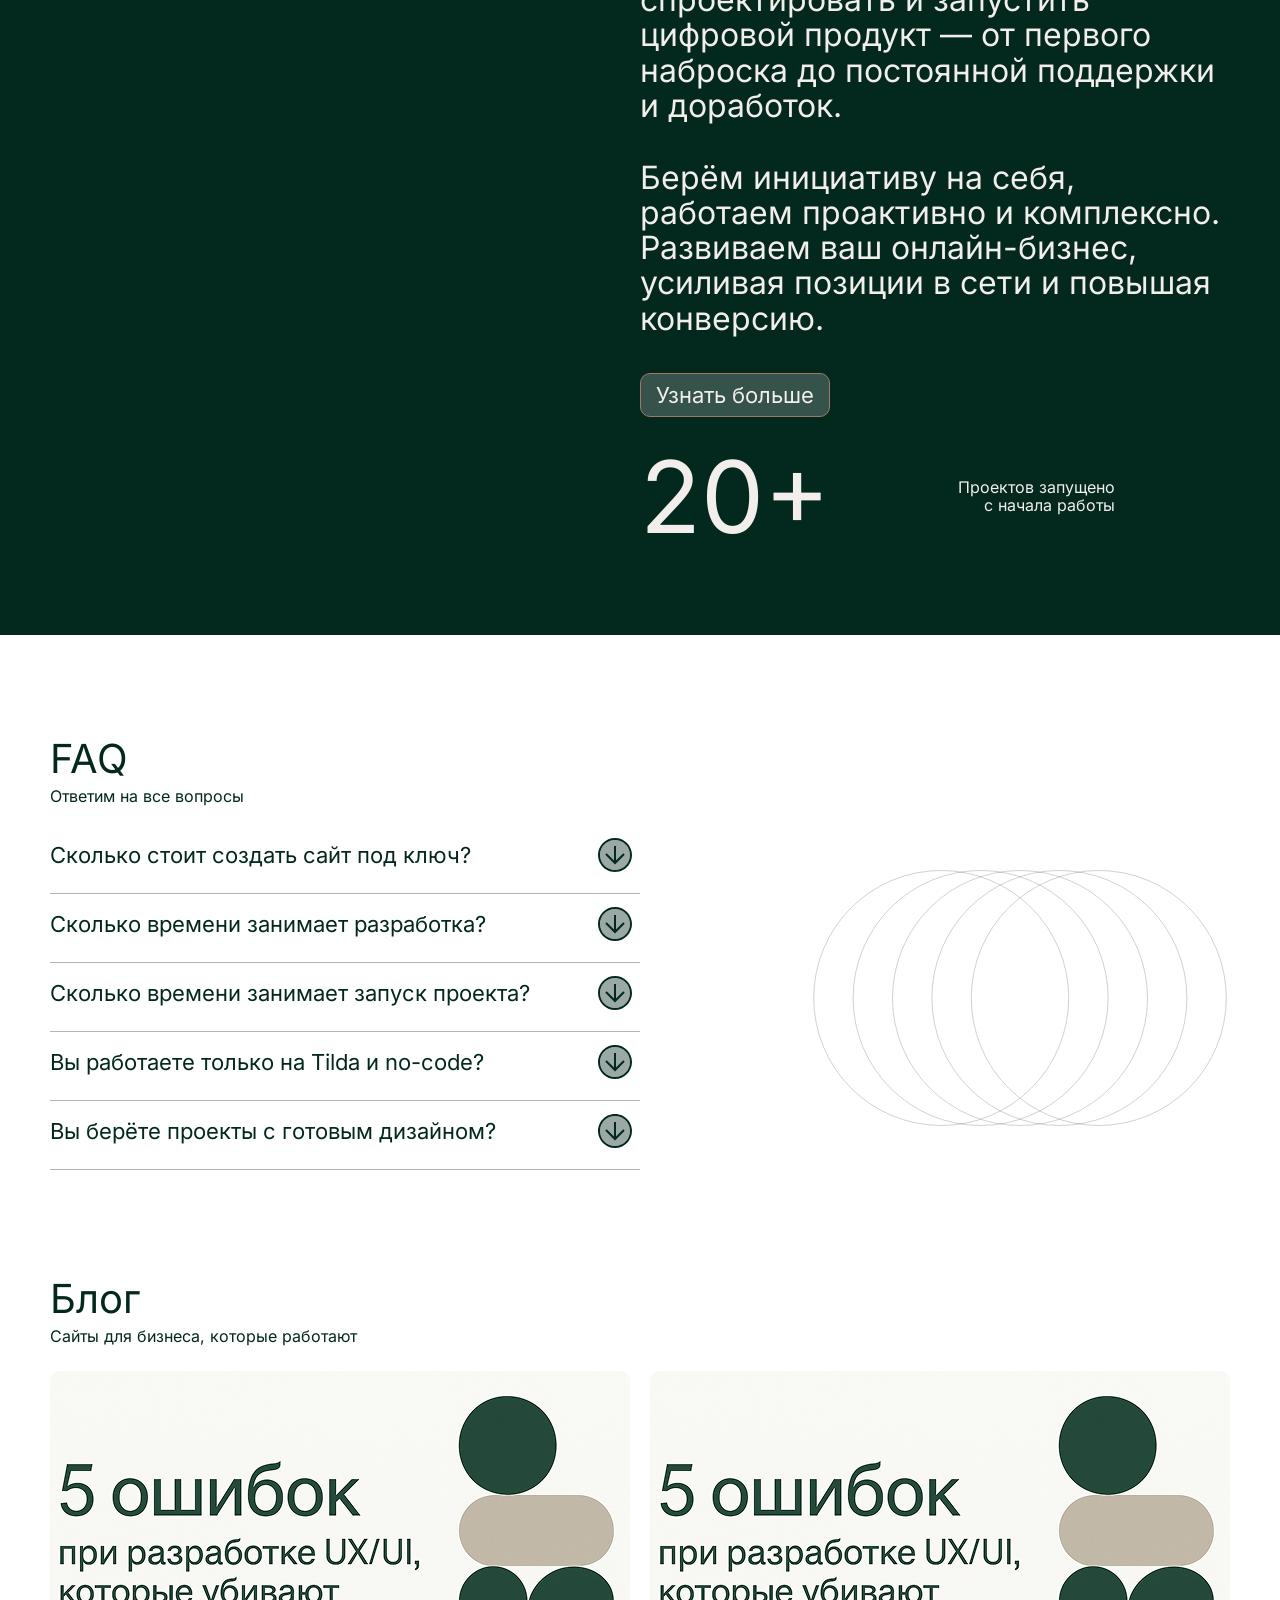
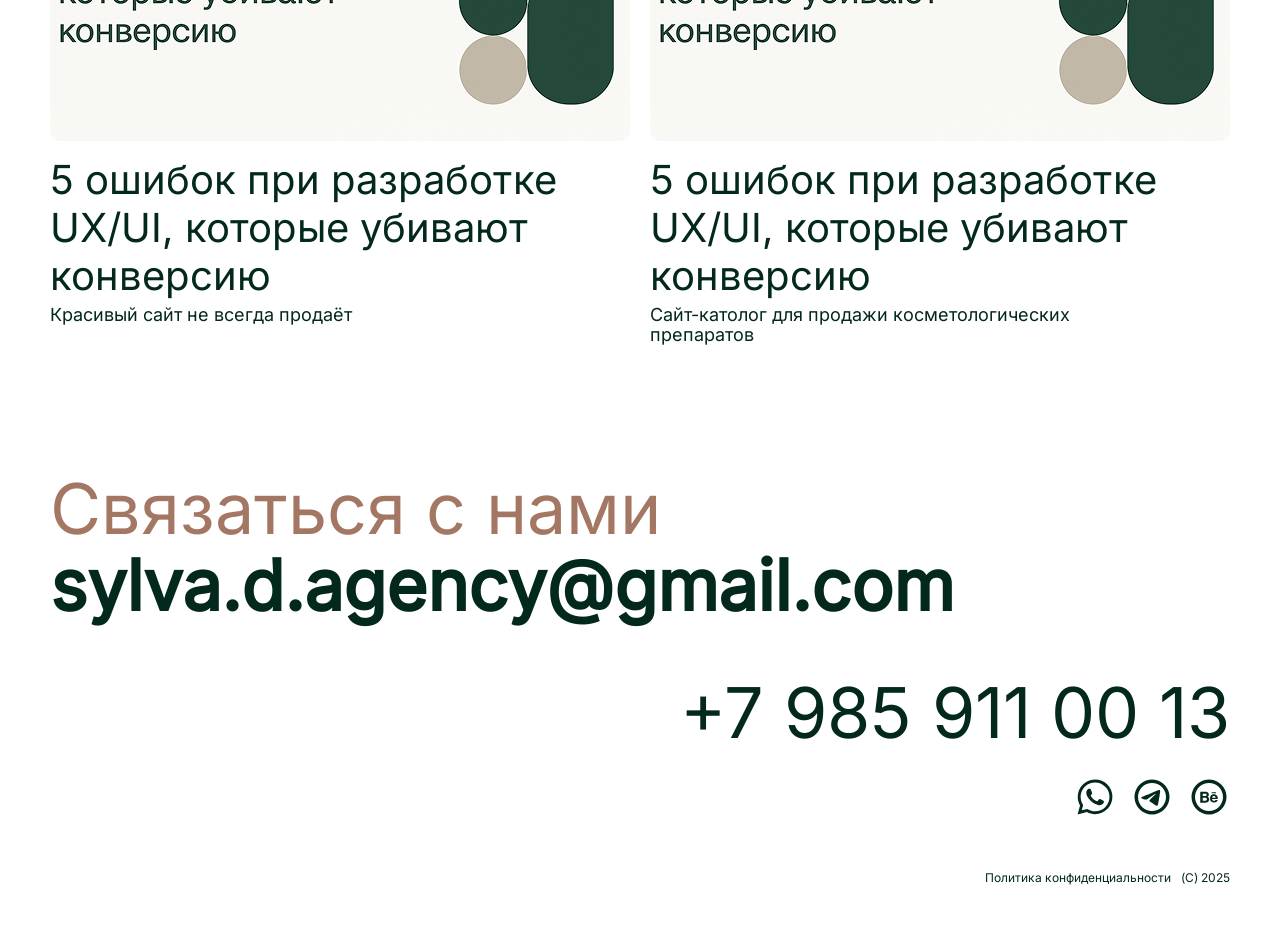
==== commit c46c55a2: "Add project 1 and project 2 HTML files with initial content" ====
--- a/index.html
+++ b/index.html
@@ -133,18 +133,25 @@
         <div class="container">
             <nav class="nav" aria-label="Основная навигация">
                 <a href="/" class="logo" aria-label="Sylva Digital Agency">
-                    <svg width="143" height="66" viewBox="0 0 143 66" fill="none" xmlns="http://www.w3.org/2000/svg">
+                    <svg width="187" height="78" viewBox="0 0 187 78" fill="none" xmlns="http://www.w3.org/2000/svg">
                         <path
-                            d="M14.12 51.63C7.19 51.63 3.13 49.04 0.54 45.96L6.07 41.06C8.1 43.02 10.69 44.21 13.49 44.21C16.57 44.21 17.55 43.65 17.55 42.39C17.55 40.78 15.66 40.78 10.83 39.52C6.77 38.47 2.22 36.23 2.22 30C2.22 23.28 7.4 20.55 13.77 20.55C18.67 20.55 22.17 22.16 24.62 24.68L19.58 30.07C18.18 28.88 16.08 27.83 13.84 27.83C11.67 27.83 10.62 28.39 10.62 29.58C10.62 31.26 12.51 31.47 16.57 32.38C20.91 33.36 26.37 35.39 26.37 41.69C26.37 47.15 23.5 51.63 14.12 51.63ZM32.4693 65.84L40.2393 48.2L28.4093 21.18H38.8393L43.1093 32.66C44.1593 35.46 45.2093 40.36 45.2093 40.36C45.2093 40.36 46.1193 35.39 47.2393 32.66L51.8593 21.18H61.4493L41.9193 65.84H32.4693ZM66.0157 51V0.459996H75.3957V51H66.0157ZM96.1223 51.63L79.9523 21.18H90.3823L94.5823 30.07C95.9823 33.08 97.0323 37.98 97.0323 37.98C97.0323 37.98 98.0123 33.08 99.3423 30.07L103.402 21.18H112.992L97.0323 51.63H96.1223ZM133.141 33.29C133.001 29.86 131.321 28.32 128.171 28.32C124.601 28.32 122.711 29.86 121.381 31.05L116.131 25.45C118.931 22.72 122.081 20.55 129.081 20.55C136.711 20.55 142.521 24.68 142.521 34.06V51H133.141L133.351 46.87C131.111 50.3 128.521 51.63 124.531 51.63C119.071 51.63 114.031 49.18 114.031 42.25C114.031 35.88 118.861 33.29 126.211 33.29H133.141ZM133.141 38.89H126.701C124.321 38.89 123.271 39.94 123.271 41.62C123.271 43.3 124.671 44.28 127.331 44.28C131.181 44.28 133.141 42.6 133.141 40.08V38.89Z"
+                            d="M15.12 58.63C8.19 58.63 4.13 56.04 1.54 52.96L7.07 48.06C9.1 50.02 11.69 51.21 14.49 51.21C17.57 51.21 18.55 50.65 18.55 49.39C18.55 47.78 16.66 47.78 11.83 46.52C7.77 45.47 3.22 43.23 3.22 37C3.22 30.28 8.4 27.55 14.77 27.55C19.67 27.55 23.17 29.16 25.62 31.68L20.58 37.07C19.18 35.88 17.08 34.83 14.84 34.83C12.67 34.83 11.62 35.39 11.62 36.58C11.62 38.26 13.51 38.47 17.57 39.38C21.91 40.36 27.37 42.39 27.37 48.69C27.37 54.15 24.5 58.63 15.12 58.63ZM33.4693 72.84L41.2393 55.2L29.4093 28.18H39.8393L44.1093 39.66C45.1593 42.46 46.2093 47.36 46.2093 47.36C46.2093 47.36 47.1193 42.39 48.2393 39.66L52.8593 28.18H62.4493L42.9193 72.84H33.4693ZM67.0157 58V7.46H76.3957V58H67.0157ZM97.1223 58.63L80.9523 28.18H91.3823L95.5823 37.07C96.9823 40.08 98.0323 44.98 98.0323 44.98C98.0323 44.98 99.0123 40.08 100.342 37.07L104.402 28.18H113.992L98.0323 58.63H97.1223ZM134.141 40.29C134.001 36.86 132.321 35.32 129.171 35.32C125.601 35.32 123.711 36.86 122.381 38.05L117.131 32.45C119.931 29.72 123.081 27.55 130.081 27.55C137.711 27.55 143.521 31.68 143.521 41.06V58H134.141L134.351 53.87C132.111 57.3 129.521 58.63 125.531 58.63C120.071 58.63 115.031 56.18 115.031 49.25C115.031 42.88 119.861 40.29 127.211 40.29H134.141ZM134.141 45.89H127.701C125.321 45.89 124.271 46.94 124.271 48.62C124.271 50.3 125.671 51.28 128.331 51.28C132.181 51.28 134.141 49.6 134.141 47.08V45.89Z"
                             fill="#03281D" />
+                        <path
+                            d="M94.712 73.144C93.048 73.144 91.624 71.672 91.624 69.576C91.624 67.48 93.032 66.04 94.68 66.04C95.768 66.04 96.376 66.472 96.808 67.144V61.448H98.968V73H96.808L96.856 72.008C96.472 72.728 95.752 73.144 94.712 73.144ZM95.336 71.256C96.264 71.256 96.872 70.648 96.872 69.576C96.872 68.568 96.264 67.944 95.336 67.944C94.424 67.944 93.848 68.568 93.848 69.576C93.848 70.648 94.424 71.256 95.336 71.256ZM101.829 65.048C101.093 65.048 100.453 64.488 100.453 63.688C100.453 62.904 101.093 62.344 101.829 62.344C102.565 62.344 103.189 62.904 103.189 63.688C103.189 64.488 102.565 65.048 101.829 65.048ZM100.741 73V66.184H102.901V73H100.741ZM108.6 66.168H111.224V67.704H110.216C110.376 67.944 110.456 68.232 110.456 68.536C110.456 69.992 109.336 71.064 107.592 71.064C107.048 71.064 106.584 70.984 106.2 70.792C106.088 70.888 106.024 71.032 106.024 71.208C106.024 71.528 106.232 71.736 106.728 71.752L108.408 71.832C110.264 71.928 111.32 72.696 111.32 74.024C111.32 75.464 110.264 76.552 107.56 76.552C105.112 76.552 103.896 75.608 103.896 74.312C103.896 73.576 104.376 73.096 105.144 72.808C104.584 72.504 104.328 72.056 104.328 71.432C104.328 70.824 104.664 70.36 105.272 70.088C104.888 69.672 104.664 69.128 104.664 68.536C104.664 67.08 105.848 66.04 107.592 66.04C107.96 66.04 108.296 66.088 108.6 66.168ZM107.56 69.496C108.216 69.496 108.568 69.112 108.568 68.536C108.568 67.992 108.216 67.624 107.56 67.624C106.904 67.624 106.552 67.992 106.552 68.536C106.552 69.112 106.904 69.496 107.56 69.496ZM106.184 73.512C106.056 73.656 105.992 73.832 105.992 74.04C105.992 74.584 106.376 74.936 107.56 74.936C108.824 74.936 109.112 74.6 109.112 74.184C109.112 73.8 108.856 73.672 107.976 73.624L106.184 73.512ZM113.563 65.048C112.827 65.048 112.187 64.488 112.187 63.688C112.187 62.904 112.827 62.344 113.563 62.344C114.299 62.344 114.923 62.904 114.923 63.688C114.923 64.488 114.299 65.048 113.563 65.048ZM112.475 73V66.184H114.635V73H112.475ZM119.435 73.176C118.059 73.176 117.067 72.488 117.067 70.44V67.976H116.059V66.184H117.067V62.632H119.211V66.184H120.955V67.976H119.211V70.504C119.211 71.192 119.435 71.336 119.771 71.336C120.123 71.336 120.379 71.144 120.523 71.048L121.339 72.552C121.003 72.824 120.427 73.176 119.435 73.176ZM126.692 68.952C126.66 68.168 126.276 67.816 125.556 67.816C124.74 67.816 124.308 68.168 124.004 68.44L122.804 67.16C123.444 66.536 124.164 66.04 125.764 66.04C127.508 66.04 128.836 66.984 128.836 69.128V73H126.692L126.74 72.056C126.228 72.84 125.636 73.144 124.724 73.144C123.476 73.144 122.324 72.584 122.324 71C122.324 69.544 123.428 68.952 125.108 68.952H126.692ZM126.692 70.232H125.22C124.676 70.232 124.436 70.472 124.436 70.856C124.436 71.24 124.756 71.464 125.364 71.464C126.244 71.464 126.692 71.08 126.692 70.504V70.232ZM130.537 73V61.448H132.681V73H130.537Z"
+                            fill="black" />
+                        <path
+                            d="M142.864 68.952C142.832 68.168 142.448 67.816 141.728 67.816C140.912 67.816 140.48 68.168 140.176 68.44L138.976 67.16C139.616 66.536 140.336 66.04 141.936 66.04C143.68 66.04 145.008 66.984 145.008 69.128V73H142.864L142.912 72.056C142.4 72.84 141.808 73.144 140.896 73.144C139.648 73.144 138.496 72.584 138.496 71C138.496 69.544 139.6 68.952 141.28 68.952H142.864ZM142.864 70.232H141.392C140.848 70.232 140.608 70.472 140.608 70.856C140.608 71.24 140.928 71.464 141.536 71.464C142.416 71.464 142.864 71.08 142.864 70.504V70.232ZM150.741 66.168H153.365V67.704H152.357C152.517 67.944 152.597 68.232 152.597 68.536C152.597 69.992 151.477 71.064 149.733 71.064C149.189 71.064 148.725 70.984 148.341 70.792C148.229 70.888 148.164 71.032 148.164 71.208C148.164 71.528 148.373 71.736 148.869 71.752L150.549 71.832C152.405 71.928 153.461 72.696 153.461 74.024C153.461 75.464 152.405 76.552 149.701 76.552C147.253 76.552 146.037 75.608 146.037 74.312C146.037 73.576 146.517 73.096 147.285 72.808C146.725 72.504 146.469 72.056 146.469 71.432C146.469 70.824 146.805 70.36 147.413 70.088C147.029 69.672 146.805 69.128 146.805 68.536C146.805 67.08 147.989 66.04 149.733 66.04C150.101 66.04 150.437 66.088 150.741 66.168ZM149.701 69.496C150.357 69.496 150.709 69.112 150.709 68.536C150.709 67.992 150.357 67.624 149.701 67.624C149.045 67.624 148.693 67.992 148.693 68.536C148.693 69.112 149.045 69.496 149.701 69.496ZM148.325 73.512C148.197 73.656 148.133 73.832 148.133 74.04C148.133 74.584 148.517 74.936 149.701 74.936C150.965 74.936 151.253 74.6 151.253 74.184C151.253 73.8 150.997 73.672 150.117 73.624L148.325 73.512ZM156.347 70.248C156.555 70.952 157.131 71.352 158.107 71.352C158.891 71.352 159.483 71.048 159.819 70.808L161.051 72.136C160.395 72.712 159.563 73.144 158.139 73.144C155.707 73.144 154.139 71.672 154.139 69.576C154.139 67.512 155.787 66.04 157.899 66.04C160.347 66.04 161.675 67.864 161.515 70.248H156.347ZM156.315 69H159.339C159.243 68.248 158.763 67.8 157.915 67.8C157.067 67.8 156.491 68.184 156.315 69ZM162.989 73V66.184H165.149L165.101 67.304C165.517 66.488 166.317 66.04 167.261 66.04C168.749 66.04 169.821 67.128 169.821 69.064V73H167.661V69.208C167.661 68.44 167.293 68.008 166.525 68.008C165.661 68.008 165.149 68.488 165.149 69.352V73H162.989ZM174.961 73.144C172.833 73.144 171.233 71.672 171.233 69.576C171.233 67.512 172.833 66.04 174.961 66.04C176.321 66.04 177.137 66.536 177.825 67.4L176.289 68.648C176.033 68.232 175.505 67.928 174.961 67.928C173.985 67.928 173.441 68.616 173.441 69.576C173.441 70.568 173.985 71.272 174.961 71.272C175.649 71.272 176.017 70.952 176.337 70.632L177.793 71.912C177.121 72.664 176.321 73.144 174.961 73.144ZM179.322 76.392L181.098 72.36L178.394 66.184H180.778L181.754 68.808C181.994 69.448 182.234 70.568 182.234 70.568C182.234 70.568 182.442 69.432 182.698 68.808L183.754 66.184H185.946L181.482 76.392H179.322Z"
+                            fill="black" />
                     </svg>
                 </a>
                 <a href="tel:+79859110013" class="nav__phone">+7 985 911 00 13</a>
                 <!-- Desktop Navigation -->
                 <ul class="nav__list">
                     <li><a href="#portfolio" class="nav__link">портфолио</a></li>
-                    <li><a href="#prices" class="nav__link">цены</a></li>
+                    <li><a href="#prices" class="nav__link">цены и услуги</a></li>
                     <li><a href="#about" class="nav__link">о нас</a></li>
+                    <li><a href="#blog" class="nav__link">блог</a></li>
                     <li><a href="#contacts" class="nav__link">контакты</a></li>
                 </ul>
 
@@ -225,20 +232,14 @@
                     <br>для роста продаж.
                 </h1>
                 <p class="hero__subtitle">
-                    Создаём цифровые продукты, которыми ежедневно<br>
-                    пользуются миллионы людей по всему миру.
+                    digital-продакшн полного цикла, с собственной<br>продуктовой аналитикой, дизайном, веб-<br>и
+                    мобильной разработкой.
                 </p>
-                <a href="/order.html" class="btn btn--primary hero__cta"><span>Заказать сайт</span></a>
-
-                <!-- Scroll Indicator -->
-                <svg class="scroll-down" width="100" height="100" viewBox="0 0 100 100" fill="none"
-                    xmlns="http://www.w3.org/2000/svg">
-                    <path
-                        d="M50 16C68.8 16 84 31.2 84 50C84 68.8 68.8 84 50 84C31.2 84 16 68.8 16 50C16 31.2 31.2 16 50 16ZM50 80C66.6 80 80 66.6 80 50C80 33.4 66.6 20 50 20C33.4 20 20 33.4 20 50C20 66.6 33.4 80 50 80Z" />
-                    <path
-                        d="M33.3984 46.5998L49.9984 63.1998L66.5984 46.5998L69.3984 49.3998L49.9984 68.7998L30.5984 49.3998L33.3984 46.5998Z" />
-                    <path d="M52 66H48L48 32H52L52 66Z" />
-                </svg>
+                <article class="hero__buttons">
+                    <a href="/order.html" class="btn btn--primary hero__cta"><span>Заказать сайт</span></a>
+                    <a href="/order.html" class="btn btn--primary hero__cta"><span>Получить консультацию</span></a>
+                </article>
+
                 <nav class="hero__social-media" aria-label="Социальные сети">
                     <ul class="social-links">
                         <li><a href="#">
@@ -325,7 +326,8 @@
                 <div class="portfolio__grid" role="list">
                     <!-- Проект 1 (видимый) -->
                     <article class="portfolio__item" role="listitem">
-                        <div class="portfolio__card" data-modal="project-1" role="button" tabindex="0">
+                        <a class="portfolio__card" href="/portfolio/project-1.html"
+                            data-modal-src="/portfolio/project-1.html" data-state-url="/portfolio/project-1">
                             <div class="portfolio__image" aria-hidden="true">
                                 <img class="image_1" src="assets/MD/Group5.svg" alt="">
                                 <img class="image_2" src="assets/MD/2023.svg" alt="">
@@ -336,12 +338,13 @@
                                 <p class="portfolio__description">Сайт-каталог для продажи косметологических препаратов
                                 </p>
                             </div>
-                        </div>
+                        </a>
                     </article>
 
                     <!-- Проект 2 (видимый) -->
                     <article class="portfolio__item" role="listitem">
-                        <div class="portfolio__card" data-modal="project-2" role="button" tabindex="0">
+                        <a class="portfolio__card" href="/portfolio/project-2.html"
+                            data-modal-src="/portfolio/project-2.html" data-state-url="/portfolio/project-2">
                             <div class="portfolio__image" aria-hidden="true">
                                 <img class="image_1" src="assets/SHE/SHE.svg" alt="">
                                 <img class="image_2" src="assets/SHE/2023.svg" alt="">
@@ -354,78 +357,89 @@
                                 <p class="portfolio__description">Многофункциональный сайт салона по работе с волосами
                                 </p>
                             </div>
-                        </div>
+                        </a>
                     </article>
 
-                    <!-- Проект 3 (видимый) -->
+                    <!-- Проект 3 (скрыт) -->
                     <article class="portfolio__item" style="display: none;" role="listitem">
-                        <div class="portfolio__card" data-modal="project-3" role="button" tabindex="0">
+                        <a class="portfolio__card" href="/portfolio/project-3.html"
+                            data-modal-src="/portfolio/project-3.html" data-state-url="/portfolio/project-3">
                             <div class="portfolio__image" aria-hidden="true"></div>
                             <div class="portfolio__details">
                                 <h3 class="portfolio__title">Кровельные решения</h3>
                                 <p class="portfolio__description">Многостраничный сайт для компании кровельных
                                     конструкций</p>
                             </div>
-                        </div>
+                        </a>
                     </article>
 
-                    <!-- Проект 4 (видимый) -->
+                    <!-- Проект 4 (скрыт) -->
                     <article class="portfolio__item" style="display: none;" role="listitem">
-                        <div class="portfolio__card" data-modal="project-4" role="button" tabindex="0">
+                        <a class="portfolio__card" href="/portfolio/project-4.html"
+                            data-modal-src="/portfolio/project-4.html" data-state-url="/portfolio/project-4">
                             <div class="portfolio__image" aria-hidden="true"></div>
                             <div class="portfolio__details">
                                 <h3 class="portfolio__title">Дикий Рыбный</h3>
                                 <p class="portfolio__description">Каталог продукции премиум-уровня с интеграцией CRM</p>
                             </div>
-                        </div>
+                        </a>
                     </article>
 
-                    <!-- скрытые (display: none) -->
+                    <!-- Проект 5 (скрыт) -->
                     <article class="portfolio__item" style="display: none;" role="listitem">
-                        <div class="portfolio__card" data-modal="project-5" role="button" tabindex="0">
+                        <a class="portfolio__card" href="/portfolio/project-5.html"
+                            data-modal-src="/portfolio/project-5.html" data-state-url="/portfolio/project-5">
                             <div class="portfolio__image" aria-hidden="true"></div>
                             <div class="portfolio__details">
                                 <h3 class="portfolio__title">AIVADOG</h3>
                                 <p class="portfolio__description">Интернет-магазин кастомных товаров для собак</p>
                             </div>
-                        </div>
+                        </a>
                     </article>
 
+                    <!-- Проект 6 (скрыт) -->
                     <article class="portfolio__item" style="display: none;" role="listitem">
-                        <div class="portfolio__card" data-modal="project-6" role="button" tabindex="0">
+                        <a class="portfolio__card" href="/portfolio/project-6.html"
+                            data-modal-src="/portfolio/project-6.html" data-state-url="/portfolio/project-6">
                             <div class="portfolio__image" aria-hidden="true"></div>
                             <div class="portfolio__details">
                                 <h3 class="portfolio__title">Academy Cosmetologic</h3>
                                 <p class="portfolio__description">Лендинг школы косметологии в Батуми</p>
                             </div>
-                        </div>
+                        </a>
                     </article>
 
+                    <!-- Проект 7 (скрыт) -->
                     <article class="portfolio__item" style="display: none;" role="listitem">
-                        <div class="portfolio__card" data-modal="project-7" role="button" tabindex="0">
+                        <a class="portfolio__card" href="/portfolio/project-7.html"
+                            data-modal-src="/portfolio/project-7.html" data-state-url="/portfolio/project-7">
                             <div class="portfolio__image" aria-hidden="true"></div>
                             <div class="portfolio__details">
                                 <h3 class="portfolio__title">Мебель Екатеринбург</h3>
                                 <p class="portfolio__description">Каталог деревянной мебели с фильтрацией</p>
                             </div>
-                        </div>
+                        </a>
                     </article>
 
+                    <!-- Проект 8 (скрыт) -->
                     <article class="portfolio__item" style="display: none;" role="listitem">
-                        <div class="portfolio__card" data-modal="project-8" role="button" tabindex="0">
+                        <a class="portfolio__card" href="/portfolio/project-8.html"
+                            data-modal-src="/portfolio/project-8.html" data-state-url="/portfolio/project-8">
                             <div class="portfolio__image" aria-hidden="true"></div>
                             <div class="portfolio__details">
                                 <h3 class="portfolio__title">Food Delivery App</h3>
                                 <p class="portfolio__description">Лендинг приложения по доставке еды</p>
                             </div>
-                        </div>
+                        </a>
                     </article>
                 </div>
 
-                <button type="button" class="btn btn--secondary portfolio__load-more"><span>Загрузить
-                        больше</span></button>
+                <button type="button" class="btn btn--secondary portfolio__load-more">
+                    <span>Загрузить больше</span>
+                </button>
             </div>
         </section>
+
 
 
         <!-- Prices Section -->
@@ -851,6 +865,41 @@
                     </div>
                 </div>
             </div>
+        </section>
+        <!-- Blog Section -->
+        <section class="blog" id="blog" aria-label="Блог">
+            <div class="container">
+                <h2 class="section-title">Блог</h2>
+                <p class="section-subtitle">Сайты для бизнеса, которые работают</p>
+
+                <div class="blog__grid" role="list">
+                    <!-- <Блог> 1  -->
+                    <article class="blog__item" role="listitem">
+                        <div class="blog__card" data-modal="blog-1" role="button" tabindex="0">
+                            <div class="blog__image" aria-hidden="true">
+                                <img src="/images/Frame 7.png" alt="">
+                            </div>
+                            <div class="blog__details">
+                                <h3 class="blog__title">5 ошибок при разработке UX/UI, которые убивают конверсию</h3>
+                                <p class="blog__description">Красивый сайт не всегда продаёт</p>
+                            </div>
+                    </article>
+
+                    <!-- <Блог> 2  -->
+                    <article class="blog__item" role="listitem">
+                        <div class="blog__card" data-modal="blog-2" role="button" tabindex="0">
+                            <div class="blog__image" aria-hidden="true">
+                                <img src="/images/Frame 7.png" alt="">
+                            </div>
+                            <div class="blog__details">
+                                <h3 class="blog__title">5 ошибок при разработке UX/UI, которые убивают конверсию</h3>
+                                <p class="blog__description">Сайт-католог для продажи косметологических препаратов
+                                </p>
+                            </div>
+                        </div>
+                    </article>
+
+                </div>
         </section>
 
     </main>
@@ -890,7 +939,7 @@
                 </div>
 
                 <div class="footer__bottom">
-                    <a href="/policies" class="footer__privacy">
+                    <a href="/policies.html" class="footer__privacy" target="_blank" rel="noopener noreferrer">
                         Политика конфиденциальности
                     </a>
                     <p class="footer__copyright">(С) 2025</p>
@@ -899,28 +948,17 @@
         </div>
     </footer>
 
-    <!-- Modal Container -->
-    <div id="project-1" class="modal" aria-hidden="true">
-        <div class="modal__overlay" data-close></div>
-
-        <div class="modal__dialog" role="dialog" aria-modal="true" aria-labelledby="project-1-title">
-            <!-- Контент модалки -->
-            <h2 id="project-1-title" class="modal__title">Название проекта 1</h2>
-            <p>Любой контент, картинки и т.д.</p>
+    <!-- Remote Modal (универсальная для Blog/Portfolio) -->
+    <div id="remote-modal" class="modal remote-modal" aria-hidden="true" role="dialog" aria-modal="true">
+        <div class="modal__overlay" data-close="overlay"></div>
+        <div class="modal__dialog" role="document" tabindex="-1">
+
+            <div class="modal__content remote-modal__content" data-remote-slot>
+                <!-- Контент будет подгружен сюда -->
+                <div class="remote-modal__loader" hidden>Загрузка…</div>
+            </div>
+            <button class="modal__close" type="button" aria-label="Закрыть" data-close="button">×</button>
         </div>
-
-        <button type="button" class="modal__close" aria-label="Закрыть" data-close>✕</button>
-    </div>
-    <div id="project-2" class="modal" aria-hidden="true">
-        <div class="modal__overlay" data-close></div>
-
-        <div class="modal__dialog" role="dialog" aria-modal="true" aria-labelledby="project-1-title">
-            <!-- Контент модалки -->
-            <h2 id="project-1-title" class="modal__title">Название проекта 2</h2>
-            <p>Любой контент, картинки и т.д.</p>
-        </div>
-
-        <button type="button" class="modal__close" aria-label="Закрыть" data-close>✕</button>
     </div>
 
 
--- a/css/critical.css
+++ b/css/critical.css
@@ -293,8 +293,8 @@
 .hero__title {
   color: var(--color-light);
   font-family: "Inter", sans-serif;
-  font-size: 60px;
-  font-weight: 400;
+  font-size: 70px;
+  font-weight: 700;
   line-height: 1;
   text-align: center;
   text-shadow: 0px 4px 4px rgba(0, 0, 0, 0.25);
@@ -304,7 +304,7 @@
 .hero__logo {
   display: inline-block;
   vertical-align: -20px; /* выравнивание по центру относительно текста */
-  height: 60px; /* или подогнать под высоту текста */
+  height: 70px; /* или подогнать под высоту текста */
   width: auto;
 }
 .hero__subtitle {
@@ -317,7 +317,7 @@
   margin: 25px 0;
 }
 .hero__cta {
-  margin: 0 auto;
+  /* margin: 0 auto; */
   color: var(--color-light);
   font-family: "Inter", sans-serif;
   font-size: 1.375rem;
@@ -325,8 +325,8 @@
   line-height: 1.1;
   text-align: center;
   height: 44px;
-  width: 182px;
-  border: 1px solid var(--color-secondary);
+  padding-inline: 15px;
+  border: 1px solid var(--color-primary);
   border-radius: 10px;
   background-color: rgba(255, 255, 255, 0.2);
   display: flex;
@@ -346,7 +346,7 @@
   left: 0;
   width: 100%;
   height: 100%;
-  background-color: rgba(164, 119, 100, 1);
+  background-color: rgba(3, 40, 29, 1);
   transform: translateY(100%);
   transition: transform 0.3s cubic-bezier(0.24, 0.69, 0.33, 0.93);
   z-index: 1;
@@ -360,15 +360,17 @@
 
 .hero__cta:hover {
   border-radius: 30px;
+  border: 1px solid rgba(255, 255, 255, 1);
 }
 
 .hero__cta:hover::before {
   transform: translateY(0);
 }
-/* Scroll down arrow */
-.scroll-down {
-  display: block;
-  margin: 25px auto 0 auto;
+.hero__buttons {
+  display: flex;
+  gap: 25px;
+  margin-inline: auto;
+  width: fit-content;
 }
 /* Social media links */
 .hero__social-media {
@@ -388,43 +390,15 @@
 .social-links a:hover path {
   fill: var(--color-secondary);
 }
-@keyframes heartbeat {
-  0%,
-  20%,
-  40%,
-  100% {
-    transform: scale(1);
-  }
-  15%,
-  35% {
-    transform: scale(1.05);
-  }
-}
-
-@keyframes colorPulse {
-  0%,
-  20%,
-  40%,
-  100% {
-    fill: #f2eeec;
-  }
-  15%,
-  35% {
-    fill: #a47764;
-  }
-}
-
-.scroll-down {
-  animation: heartbeat 4s cubic-bezier(0.24, 0.69, 0.33, 0.93) infinite;
-}
-
-.scroll-down path {
-  animation: colorPulse 4s cubic-bezier(0.24, 0.69, 0.33, 0.93) infinite;
-}
+
 /* === Hero background video === */
 .hero .container {
   position: relative;
   z-index: 2; /* контент поверх видео */
+  display: flex;
+  flex-direction: column;
+  align-items: center;
+  justify-content: center;
 }
 
 .hero__video {
@@ -439,7 +413,6 @@
   height: 100%;
   object-fit: cover;
   display: block;
-
   opacity: 0; /* показываем, когда буфер готов */
   transition: opacity 0.3s ease;
   will-change: opacity;
--- a/css/main.css
+++ b/css/main.css
@@ -106,10 +106,10 @@
   align-items: center;
   justify-content: center;
   font-size: 1.375rem;
-  color: var(--color-light);
-  background-color: var(--color-secondary);
+  color: var(--color-secondary);
+  background-color: rgba(164, 119, 100, 0.35);
   border: 1px solid var(--color-secondary);
-  border-radius: 16px;
+  border-radius: 10px;
   text-decoration: none;
   height: 44px;
   width: 247px;
@@ -140,6 +140,8 @@
 }
 
 .portfolio__load-more:hover {
+  border: 1px solid rgba(255, 255, 255, 1);
+  color: rgba(255, 255, 255, 1);
   border-radius: 30px;
 }
 
@@ -274,61 +276,62 @@
   transform: rotate(180deg);
 }
 
-/* ===== Circle Decoration Styles ===== */
+/* ===== Prices: circle styles (base/hover/active) ===== */
+
+/* База: 1px rgba(164,119,100,0.5) */
 .js-circles circle {
-  stroke: currentColor;
-  opacity: 0.2;
-  transition: stroke 0.3s ease, opacity 0.3s ease;
-}
-
-/* Hover effect for circles */
+  stroke: rgba(164, 119, 100, 0.5);
+  stroke-width: 1px;
+  opacity: 1;
+  transition: stroke 0.25s ease, stroke-width 0.25s ease;
+}
+
+/* Hover: 1px rgba(164,119,100,1) — для соответствующего круга */
 .prices__item:not(.is-active)
   .prices__header:hover
   ~ .js-circles
   circle:nth-child(1) {
-  opacity: 0.4;
-}
-
+  stroke: rgba(164, 119, 100, 1);
+  stroke-width: 1px;
+}
 .prices__item:nth-child(2):not(.is-active)
   .prices__header:hover
   ~ .js-circles
   circle:nth-child(2) {
-  opacity: 0.4;
-}
-
+  stroke: rgba(164, 119, 100, 1);
+  stroke-width: 1px;
+}
 .prices__item:nth-child(3):not(.is-active)
   .prices__header:hover
   ~ .js-circles
   circle:nth-child(3) {
-  opacity: 0.4;
-}
-
+  stroke: rgba(164, 119, 100, 1);
+  stroke-width: 1px;
+}
 .prices__item:nth-child(4):not(.is-active)
   .prices__header:hover
   ~ .js-circles
   circle:nth-child(4) {
-  opacity: 0.4;
-}
-
-/* Active state for circles */
+  stroke: rgba(164, 119, 100, 1);
+  stroke-width: 1px;
+}
+
+/* Active: 3px rgba(242,238,236,1) — выбранный */
 .prices__item.is-active .js-circles circle:nth-child(1) {
-  stroke: #a47764;
-  opacity: 1;
-}
-
+  stroke: rgba(242, 238, 236, 1);
+  stroke-width: 3px;
+}
 .prices__item:nth-child(2).is-active .js-circles circle:nth-child(2) {
-  stroke: #a47764;
-  opacity: 1;
-}
-
+  stroke: rgba(242, 238, 236, 1);
+  stroke-width: 3px;
+}
 .prices__item:nth-child(3).is-active .js-circles circle:nth-child(3) {
-  stroke: #a47764;
-  opacity: 1;
-}
-
+  stroke: rgba(242, 238, 236, 1);
+  stroke-width: 3px;
+}
 .prices__item:nth-child(4).is-active .js-circles circle:nth-child(4) {
-  stroke: #a47764;
-  opacity: 1;
+  stroke: rgba(242, 238, 236, 1);
+  stroke-width: 3px;
 }
 
 .prices__description {
@@ -395,9 +398,11 @@
   width: 380px;
   height: 260px;
   margin-inline: auto;
+  padding: 2px;
 }
 .prices__cta {
-  width: 182px;
+  padding-inline: 15px;
+  width: fit-content;
   height: 44px;
   display: block;
   text-decoration: none;
@@ -405,11 +410,11 @@
   font-size: 22px;
   background-color: rgba(255, 255, 255, 0.2);
   border: 1px solid var(--color-secondary);
-  border-radius: 16px;
+  border-radius: 10px;
   display: flex;
   align-items: center;
   justify-content: center;
-  margin-bottom: 25px;
+  margin-top: 50px;
   margin-inline: auto;
 }
 
@@ -432,7 +437,8 @@
   margin-bottom: 37px;
 }
 .about__cta {
-  width: 192px;
+  padding-inline: 15px;
+  width: fit-content;
   height: 44px;
   display: block;
   text-decoration: none;
@@ -440,7 +446,7 @@
   font-size: 22px;
   background-color: rgba(255, 255, 255, 0.2);
   border: 1px solid var(--color-secondary);
-  border-radius: 16px;
+  border-radius: 10px;
   display: flex;
   align-items: center;
   justify-content: center;
@@ -503,6 +509,7 @@
   height: 260px;
   margin-left: auto;
   margin-top: 38px;
+  padding: 2px;
 }
 
 /* ===== FAQ Panel Animation (упрощено как в Prices) ===== */
@@ -584,11 +591,34 @@
 }
 
 /* ===== Circle States (управляется через JS) ===== */
+/* === FAQ circles: base / hover / active === */
 .faq__decor circle {
-  stroke: currentColor;
-  opacity: 0.2;
-  transition: stroke 0.3s ease, opacity 0.3s ease;
-}
+  stroke: rgba(3, 40, 29, 0.2); /* обычное */
+  stroke-width: 1px;
+  opacity: 1;
+  transition: stroke 0.25s ease, stroke-width 0.25s ease;
+}
+
+/* Hover: соответствующий круг */
+.faq__item:first-child .faq__question:hover ~ .faq__decor circle:nth-child(1),
+.faq__item:nth-child(2) .faq__question:hover ~ .faq__decor circle:nth-child(2),
+.faq__item:nth-child(3) .faq__question:hover ~ .faq__decor circle:nth-child(3),
+.faq__item:nth-child(4) .faq__question:hover ~ .faq__decor circle:nth-child(4),
+.faq__item:nth-child(5) .faq__question:hover ~ .faq__decor circle:nth-child(5) {
+  stroke: rgba(3, 40, 29, 1); /* hover */
+  stroke-width: 1px;
+}
+
+/* Active: выбранный пункт */
+.faq__item:first-child.is-active ~ .faq__decor circle:nth-child(1),
+.faq__item:nth-child(2).is-active ~ .faq__decor circle:nth-child(2),
+.faq__item:nth-child(3).is-active ~ .faq__decor circle:nth-child(3),
+.faq__item:nth-child(4).is-active ~ .faq__decor circle:nth-child(4),
+.faq__item:nth-child(5).is-active ~ .faq__decor circle:nth-child(5) {
+  stroke: rgba(164, 119, 100, 1); /* #A47764 */
+  stroke-width: 3px;
+}
+
 /* ========================================
    FOOTER STYLES
    ======================================== */
@@ -604,15 +634,25 @@
   font-size: 4.375rem;
   color: var(--color-secondary);
 }
+.footer__title:hover {
+  color: var(--color-primary);
+}
+
 .footer__email {
   font-size: 4.375rem;
   font-weight: 700;
+}
+.footer__email:hover {
+  text-decoration: underline;
 }
 .footer__phone {
   font-size: 4.375rem;
   margin-top: 50px;
   margin-left: auto;
 }
+.footer__phone:hover {
+  color: var(--color-secondary);
+}
 .footer__socials {
   display: flex;
   align-items: center;
@@ -630,7 +670,9 @@
   margin-left: auto;
   margin-bottom: 25px;
 }
-
+.footer__privacy:hover {
+  color: var(--color-secondary);
+}
 /* ========================================
    HEADER SCROLL STYLES
    ======================================== */
@@ -725,7 +767,7 @@
   bottom: 10px;
   width: 562px;
   padding: 10px 50px;
-  background: rgba(164, 119, 100, 0.2);
+  background: rgba(0, 66, 37, 0.2);
   backdrop-filter: blur(20.6px);
   border-radius: 20px;
   z-index: 1000;
@@ -781,13 +823,23 @@
 .portfolio__image {
   position: relative;
 }
-[data-modal="project-1"] .portfolio__image {
+
+/* === Project 1 (MD Cosmoshop) === */
+.portfolio__card[data-state-url="/portfolio/project-1"] .portfolio__image,
+.portfolio__card[data-modal-src$="/portfolio/project-1.html"]
+  .portfolio__image {
   background-image: url("/assets/MD/MDCosmo.png");
   background-position: center center;
   background-repeat: no-repeat;
   background-size: auto 100%;
 }
-[data-modal="project-1"] .portfolio__image .image_1 {
+
+.portfolio__card[data-state-url="/portfolio/project-1"]
+  .portfolio__image
+  .image_1,
+.portfolio__card[data-modal-src$="/portfolio/project-1.html"]
+  .portfolio__image
+  .image_1 {
   position: absolute;
   top: 9px;
   left: 18px;
@@ -795,7 +847,13 @@
   height: 59px;
   object-fit: cover;
 }
-[data-modal="project-1"] .portfolio__image .image_2 {
+
+.portfolio__card[data-state-url="/portfolio/project-1"]
+  .portfolio__image
+  .image_2,
+.portfolio__card[data-modal-src$="/portfolio/project-1.html"]
+  .portfolio__image
+  .image_2 {
   position: absolute;
   top: 30px;
   left: 340px;
@@ -803,7 +861,13 @@
   height: 16px;
   object-fit: cover;
 }
-[data-modal="project-1"] .portfolio__image .image_3 {
+
+.portfolio__card[data-state-url="/portfolio/project-1"]
+  .portfolio__image
+  .image_3,
+.portfolio__card[data-modal-src$="/portfolio/project-1.html"]
+  .portfolio__image
+  .image_3 {
   position: absolute;
   top: 153px;
   left: 18px;
@@ -811,25 +875,46 @@
   height: 42px;
   object-fit: cover;
 }
-/* Project 2 */
-[data-modal="project-2"] .portfolio__image {
+
+/* === Project 2 (SHE) === */
+.portfolio__card[data-state-url="/portfolio/project-2"] .portfolio__image,
+.portfolio__card[data-modal-src$="/portfolio/project-2.html"]
+  .portfolio__image {
   background-color: #f7f3ef;
 }
-[data-modal="project-2"] .portfolio__image .image_1 {
+
+.portfolio__card[data-state-url="/portfolio/project-2"]
+  .portfolio__image
+  .image_1,
+.portfolio__card[data-modal-src$="/portfolio/project-2.html"]
+  .portfolio__image
+  .image_1 {
   position: absolute;
   top: 20px;
   left: 25px;
   width: 162px;
   height: 70px;
 }
-[data-modal="project-2"] .portfolio__image .image_2 {
+
+.portfolio__card[data-state-url="/portfolio/project-2"]
+  .portfolio__image
+  .image_2,
+.portfolio__card[data-modal-src$="/portfolio/project-2.html"]
+  .portfolio__image
+  .image_2 {
   position: absolute;
   top: 47px;
   left: 304px;
   width: 52px;
   height: 16px;
 }
-[data-modal="project-2"] .portfolio__image .image_3 {
+
+.portfolio__card[data-state-url="/portfolio/project-2"]
+  .portfolio__image
+  .image_3,
+.portfolio__card[data-modal-src$="/portfolio/project-2.html"]
+  .portfolio__image
+  .image_3 {
   position: absolute;
   top: 161px;
   left: 25px;
@@ -837,21 +922,34 @@
   height: 48px;
   object-fit: contain;
 }
-[data-modal="project-2"] .portfolio__image .image_4 {
+
+.portfolio__card[data-state-url="/portfolio/project-2"]
+  .portfolio__image
+  .image_4,
+.portfolio__card[data-modal-src$="/portfolio/project-2.html"]
+  .portfolio__image
+  .image_4 {
   position: absolute;
   top: 193px;
   left: 36px;
   width: 312px;
   height: 169px;
 }
-[data-modal="project-2"] .portfolio__image .image_5 {
+
+.portfolio__card[data-state-url="/portfolio/project-2"]
+  .portfolio__image
+  .image_5,
+.portfolio__card[data-modal-src$="/portfolio/project-2.html"]
+  .portfolio__image
+  .image_5 {
   position: absolute;
-  bottom: 0px;
-  right: 0px;
+  bottom: 0;
+  right: 0;
   width: 305px;
   height: 370px;
   object-fit: cover;
 }
+
 /* Responsive adjustments */
 @media (max-width: 768px) {
   .cookie-notice {
@@ -959,6 +1057,67 @@
     transition: none !important;
   }
 }
+/* === Blog: копия Portfolio (кроме кнопки) === */
+
+.blog {
+  font-family: "Inter", sans-serif;
+  margin-bottom: 100px;
+}
+
+.blog .container {
+  display: flex;
+  flex-direction: column;
+}
+
+/* Сетка карточек */
+.blog__grid {
+  display: grid;
+  grid-template-columns: repeat(2, 1fr);
+  column-gap: 20px;
+  row-gap: 15px;
+  width: 100%;
+}
+
+/* Карточка */
+.blog__item {
+  display: flex;
+  flex-direction: column;
+}
+
+/* Картинка */
+.blog__image {
+  width: 100%;
+  height: 370px;
+  border-radius: 10px;
+  margin-bottom: 15px;
+  background-color: var(--color-light);
+  transition: transform 0.3s ease;
+  overflow: hidden;
+}
+.blog__image:hover {
+  transform: scale(1.03);
+  transition: transform 0.3s ease;
+}
+.blog__image img {
+  width: 100%;
+  height: 100%;
+  object-fit: cover;
+  display: block;
+}
+/* Контент под картинкой */
+.blog__details {
+  width: 100%;
+}
+
+.blog__title {
+  font-size: 2.5rem;
+}
+
+.blog__description {
+  font-size: 1.125rem;
+  margin-top: 5px;
+  width: 500px;
+}
 
 /* ========================================
    RESPONSIVE DESIGN
--- a/css/main.css
+++ b/css/main.css
@@ -106,10 +106,10 @@
   align-items: center;
   justify-content: center;
   font-size: 1.375rem;
-  color: var(--color-light);
-  background-color: var(--color-secondary);
+  color: var(--color-secondary);
+  background-color: rgba(164, 119, 100, 0.35);
   border: 1px solid var(--color-secondary);
-  border-radius: 16px;
+  border-radius: 10px;
   text-decoration: none;
   height: 44px;
   width: 247px;
@@ -140,6 +140,8 @@
 }
 
 .portfolio__load-more:hover {
+  border: 1px solid rgba(255, 255, 255, 1);
+  color: rgba(255, 255, 255, 1);
   border-radius: 30px;
 }
 
@@ -274,61 +276,62 @@
   transform: rotate(180deg);
 }
 
-/* ===== Circle Decoration Styles ===== */
+/* ===== Prices: circle styles (base/hover/active) ===== */
+
+/* База: 1px rgba(164,119,100,0.5) */
 .js-circles circle {
-  stroke: currentColor;
-  opacity: 0.2;
-  transition: stroke 0.3s ease, opacity 0.3s ease;
-}
-
-/* Hover effect for circles */
+  stroke: rgba(164, 119, 100, 0.5);
+  stroke-width: 1px;
+  opacity: 1;
+  transition: stroke 0.25s ease, stroke-width 0.25s ease;
+}
+
+/* Hover: 1px rgba(164,119,100,1) — для соответствующего круга */
 .prices__item:not(.is-active)
   .prices__header:hover
   ~ .js-circles
   circle:nth-child(1) {
-  opacity: 0.4;
-}
-
+  stroke: rgba(164, 119, 100, 1);
+  stroke-width: 1px;
+}
 .prices__item:nth-child(2):not(.is-active)
   .prices__header:hover
   ~ .js-circles
   circle:nth-child(2) {
-  opacity: 0.4;
-}
-
+  stroke: rgba(164, 119, 100, 1);
+  stroke-width: 1px;
+}
 .prices__item:nth-child(3):not(.is-active)
   .prices__header:hover
   ~ .js-circles
   circle:nth-child(3) {
-  opacity: 0.4;
-}
-
+  stroke: rgba(164, 119, 100, 1);
+  stroke-width: 1px;
+}
 .prices__item:nth-child(4):not(.is-active)
   .prices__header:hover
   ~ .js-circles
   circle:nth-child(4) {
-  opacity: 0.4;
-}
-
-/* Active state for circles */
+  stroke: rgba(164, 119, 100, 1);
+  stroke-width: 1px;
+}
+
+/* Active: 3px rgba(242,238,236,1) — выбранный */
 .prices__item.is-active .js-circles circle:nth-child(1) {
-  stroke: #a47764;
-  opacity: 1;
-}
-
+  stroke: rgba(242, 238, 236, 1);
+  stroke-width: 3px;
+}
 .prices__item:nth-child(2).is-active .js-circles circle:nth-child(2) {
-  stroke: #a47764;
-  opacity: 1;
-}
-
+  stroke: rgba(242, 238, 236, 1);
+  stroke-width: 3px;
+}
 .prices__item:nth-child(3).is-active .js-circles circle:nth-child(3) {
-  stroke: #a47764;
-  opacity: 1;
-}
-
+  stroke: rgba(242, 238, 236, 1);
+  stroke-width: 3px;
+}
 .prices__item:nth-child(4).is-active .js-circles circle:nth-child(4) {
-  stroke: #a47764;
-  opacity: 1;
+  stroke: rgba(242, 238, 236, 1);
+  stroke-width: 3px;
 }
 
 .prices__description {
@@ -395,9 +398,11 @@
   width: 380px;
   height: 260px;
   margin-inline: auto;
+  padding: 2px;
 }
 .prices__cta {
-  width: 182px;
+  padding-inline: 15px;
+  width: fit-content;
   height: 44px;
   display: block;
   text-decoration: none;
@@ -405,11 +410,11 @@
   font-size: 22px;
   background-color: rgba(255, 255, 255, 0.2);
   border: 1px solid var(--color-secondary);
-  border-radius: 16px;
+  border-radius: 10px;
   display: flex;
   align-items: center;
   justify-content: center;
-  margin-bottom: 25px;
+  margin-top: 50px;
   margin-inline: auto;
 }
 
@@ -432,7 +437,8 @@
   margin-bottom: 37px;
 }
 .about__cta {
-  width: 192px;
+  padding-inline: 15px;
+  width: fit-content;
   height: 44px;
   display: block;
   text-decoration: none;
@@ -440,7 +446,7 @@
   font-size: 22px;
   background-color: rgba(255, 255, 255, 0.2);
   border: 1px solid var(--color-secondary);
-  border-radius: 16px;
+  border-radius: 10px;
   display: flex;
   align-items: center;
   justify-content: center;
@@ -503,6 +509,7 @@
   height: 260px;
   margin-left: auto;
   margin-top: 38px;
+  padding: 2px;
 }
 
 /* ===== FAQ Panel Animation (упрощено как в Prices) ===== */
@@ -584,11 +591,34 @@
 }
 
 /* ===== Circle States (управляется через JS) ===== */
+/* === FAQ circles: base / hover / active === */
 .faq__decor circle {
-  stroke: currentColor;
-  opacity: 0.2;
-  transition: stroke 0.3s ease, opacity 0.3s ease;
-}
+  stroke: rgba(3, 40, 29, 0.2); /* обычное */
+  stroke-width: 1px;
+  opacity: 1;
+  transition: stroke 0.25s ease, stroke-width 0.25s ease;
+}
+
+/* Hover: соответствующий круг */
+.faq__item:first-child .faq__question:hover ~ .faq__decor circle:nth-child(1),
+.faq__item:nth-child(2) .faq__question:hover ~ .faq__decor circle:nth-child(2),
+.faq__item:nth-child(3) .faq__question:hover ~ .faq__decor circle:nth-child(3),
+.faq__item:nth-child(4) .faq__question:hover ~ .faq__decor circle:nth-child(4),
+.faq__item:nth-child(5) .faq__question:hover ~ .faq__decor circle:nth-child(5) {
+  stroke: rgba(3, 40, 29, 1); /* hover */
+  stroke-width: 1px;
+}
+
+/* Active: выбранный пункт */
+.faq__item:first-child.is-active ~ .faq__decor circle:nth-child(1),
+.faq__item:nth-child(2).is-active ~ .faq__decor circle:nth-child(2),
+.faq__item:nth-child(3).is-active ~ .faq__decor circle:nth-child(3),
+.faq__item:nth-child(4).is-active ~ .faq__decor circle:nth-child(4),
+.faq__item:nth-child(5).is-active ~ .faq__decor circle:nth-child(5) {
+  stroke: rgba(164, 119, 100, 1); /* #A47764 */
+  stroke-width: 3px;
+}
+
 /* ========================================
    FOOTER STYLES
    ======================================== */
@@ -604,15 +634,25 @@
   font-size: 4.375rem;
   color: var(--color-secondary);
 }
+.footer__title:hover {
+  color: var(--color-primary);
+}
+
 .footer__email {
   font-size: 4.375rem;
   font-weight: 700;
+}
+.footer__email:hover {
+  text-decoration: underline;
 }
 .footer__phone {
   font-size: 4.375rem;
   margin-top: 50px;
   margin-left: auto;
 }
+.footer__phone:hover {
+  color: var(--color-secondary);
+}
 .footer__socials {
   display: flex;
   align-items: center;
@@ -630,7 +670,9 @@
   margin-left: auto;
   margin-bottom: 25px;
 }
-
+.footer__privacy:hover {
+  color: var(--color-secondary);
+}
 /* ========================================
    HEADER SCROLL STYLES
    ======================================== */
@@ -725,7 +767,7 @@
   bottom: 10px;
   width: 562px;
   padding: 10px 50px;
-  background: rgba(164, 119, 100, 0.2);
+  background: rgba(0, 66, 37, 0.2);
   backdrop-filter: blur(20.6px);
   border-radius: 20px;
   z-index: 1000;
@@ -781,13 +823,23 @@
 .portfolio__image {
   position: relative;
 }
-[data-modal="project-1"] .portfolio__image {
+
+/* === Project 1 (MD Cosmoshop) === */
+.portfolio__card[data-state-url="/portfolio/project-1"] .portfolio__image,
+.portfolio__card[data-modal-src$="/portfolio/project-1.html"]
+  .portfolio__image {
   background-image: url("/assets/MD/MDCosmo.png");
   background-position: center center;
   background-repeat: no-repeat;
   background-size: auto 100%;
 }
-[data-modal="project-1"] .portfolio__image .image_1 {
+
+.portfolio__card[data-state-url="/portfolio/project-1"]
+  .portfolio__image
+  .image_1,
+.portfolio__card[data-modal-src$="/portfolio/project-1.html"]
+  .portfolio__image
+  .image_1 {
   position: absolute;
   top: 9px;
   left: 18px;
@@ -795,7 +847,13 @@
   height: 59px;
   object-fit: cover;
 }
-[data-modal="project-1"] .portfolio__image .image_2 {
+
+.portfolio__card[data-state-url="/portfolio/project-1"]
+  .portfolio__image
+  .image_2,
+.portfolio__card[data-modal-src$="/portfolio/project-1.html"]
+  .portfolio__image
+  .image_2 {
   position: absolute;
   top: 30px;
   left: 340px;
@@ -803,7 +861,13 @@
   height: 16px;
   object-fit: cover;
 }
-[data-modal="project-1"] .portfolio__image .image_3 {
+
+.portfolio__card[data-state-url="/portfolio/project-1"]
+  .portfolio__image
+  .image_3,
+.portfolio__card[data-modal-src$="/portfolio/project-1.html"]
+  .portfolio__image
+  .image_3 {
   position: absolute;
   top: 153px;
   left: 18px;
@@ -811,25 +875,46 @@
   height: 42px;
   object-fit: cover;
 }
-/* Project 2 */
-[data-modal="project-2"] .portfolio__image {
+
+/* === Project 2 (SHE) === */
+.portfolio__card[data-state-url="/portfolio/project-2"] .portfolio__image,
+.portfolio__card[data-modal-src$="/portfolio/project-2.html"]
+  .portfolio__image {
   background-color: #f7f3ef;
 }
-[data-modal="project-2"] .portfolio__image .image_1 {
+
+.portfolio__card[data-state-url="/portfolio/project-2"]
+  .portfolio__image
+  .image_1,
+.portfolio__card[data-modal-src$="/portfolio/project-2.html"]
+  .portfolio__image
+  .image_1 {
   position: absolute;
   top: 20px;
   left: 25px;
   width: 162px;
   height: 70px;
 }
-[data-modal="project-2"] .portfolio__image .image_2 {
+
+.portfolio__card[data-state-url="/portfolio/project-2"]
+  .portfolio__image
+  .image_2,
+.portfolio__card[data-modal-src$="/portfolio/project-2.html"]
+  .portfolio__image
+  .image_2 {
   position: absolute;
   top: 47px;
   left: 304px;
   width: 52px;
   height: 16px;
 }
-[data-modal="project-2"] .portfolio__image .image_3 {
+
+.portfolio__card[data-state-url="/portfolio/project-2"]
+  .portfolio__image
+  .image_3,
+.portfolio__card[data-modal-src$="/portfolio/project-2.html"]
+  .portfolio__image
+  .image_3 {
   position: absolute;
   top: 161px;
   left: 25px;
@@ -837,21 +922,34 @@
   height: 48px;
   object-fit: contain;
 }
-[data-modal="project-2"] .portfolio__image .image_4 {
+
+.portfolio__card[data-state-url="/portfolio/project-2"]
+  .portfolio__image
+  .image_4,
+.portfolio__card[data-modal-src$="/portfolio/project-2.html"]
+  .portfolio__image
+  .image_4 {
   position: absolute;
   top: 193px;
   left: 36px;
   width: 312px;
   height: 169px;
 }
-[data-modal="project-2"] .portfolio__image .image_5 {
+
+.portfolio__card[data-state-url="/portfolio/project-2"]
+  .portfolio__image
+  .image_5,
+.portfolio__card[data-modal-src$="/portfolio/project-2.html"]
+  .portfolio__image
+  .image_5 {
   position: absolute;
-  bottom: 0px;
-  right: 0px;
+  bottom: 0;
+  right: 0;
   width: 305px;
   height: 370px;
   object-fit: cover;
 }
+
 /* Responsive adjustments */
 @media (max-width: 768px) {
   .cookie-notice {
@@ -959,6 +1057,67 @@
     transition: none !important;
   }
 }
+/* === Blog: копия Portfolio (кроме кнопки) === */
+
+.blog {
+  font-family: "Inter", sans-serif;
+  margin-bottom: 100px;
+}
+
+.blog .container {
+  display: flex;
+  flex-direction: column;
+}
+
+/* Сетка карточек */
+.blog__grid {
+  display: grid;
+  grid-template-columns: repeat(2, 1fr);
+  column-gap: 20px;
+  row-gap: 15px;
+  width: 100%;
+}
+
+/* Карточка */
+.blog__item {
+  display: flex;
+  flex-direction: column;
+}
+
+/* Картинка */
+.blog__image {
+  width: 100%;
+  height: 370px;
+  border-radius: 10px;
+  margin-bottom: 15px;
+  background-color: var(--color-light);
+  transition: transform 0.3s ease;
+  overflow: hidden;
+}
+.blog__image:hover {
+  transform: scale(1.03);
+  transition: transform 0.3s ease;
+}
+.blog__image img {
+  width: 100%;
+  height: 100%;
+  object-fit: cover;
+  display: block;
+}
+/* Контент под картинкой */
+.blog__details {
+  width: 100%;
+}
+
+.blog__title {
+  font-size: 2.5rem;
+}
+
+.blog__description {
+  font-size: 1.125rem;
+  margin-top: 5px;
+  width: 500px;
+}
 
 /* ========================================
    RESPONSIVE DESIGN
--- a/css/main.css
+++ b/css/main.css
@@ -106,10 +106,10 @@
   align-items: center;
   justify-content: center;
   font-size: 1.375rem;
-  color: var(--color-light);
-  background-color: var(--color-secondary);
+  color: var(--color-secondary);
+  background-color: rgba(164, 119, 100, 0.35);
   border: 1px solid var(--color-secondary);
-  border-radius: 16px;
+  border-radius: 10px;
   text-decoration: none;
   height: 44px;
   width: 247px;
@@ -140,6 +140,8 @@
 }
 
 .portfolio__load-more:hover {
+  border: 1px solid rgba(255, 255, 255, 1);
+  color: rgba(255, 255, 255, 1);
   border-radius: 30px;
 }
 
@@ -274,61 +276,62 @@
   transform: rotate(180deg);
 }
 
-/* ===== Circle Decoration Styles ===== */
+/* ===== Prices: circle styles (base/hover/active) ===== */
+
+/* База: 1px rgba(164,119,100,0.5) */
 .js-circles circle {
-  stroke: currentColor;
-  opacity: 0.2;
-  transition: stroke 0.3s ease, opacity 0.3s ease;
-}
-
-/* Hover effect for circles */
+  stroke: rgba(164, 119, 100, 0.5);
+  stroke-width: 1px;
+  opacity: 1;
+  transition: stroke 0.25s ease, stroke-width 0.25s ease;
+}
+
+/* Hover: 1px rgba(164,119,100,1) — для соответствующего круга */
 .prices__item:not(.is-active)
   .prices__header:hover
   ~ .js-circles
   circle:nth-child(1) {
-  opacity: 0.4;
-}
-
+  stroke: rgba(164, 119, 100, 1);
+  stroke-width: 1px;
+}
 .prices__item:nth-child(2):not(.is-active)
   .prices__header:hover
   ~ .js-circles
   circle:nth-child(2) {
-  opacity: 0.4;
-}
-
+  stroke: rgba(164, 119, 100, 1);
+  stroke-width: 1px;
+}
 .prices__item:nth-child(3):not(.is-active)
   .prices__header:hover
   ~ .js-circles
   circle:nth-child(3) {
-  opacity: 0.4;
-}
-
+  stroke: rgba(164, 119, 100, 1);
+  stroke-width: 1px;
+}
 .prices__item:nth-child(4):not(.is-active)
   .prices__header:hover
   ~ .js-circles
   circle:nth-child(4) {
-  opacity: 0.4;
-}
-
-/* Active state for circles */
+  stroke: rgba(164, 119, 100, 1);
+  stroke-width: 1px;
+}
+
+/* Active: 3px rgba(242,238,236,1) — выбранный */
 .prices__item.is-active .js-circles circle:nth-child(1) {
-  stroke: #a47764;
-  opacity: 1;
-}
-
+  stroke: rgba(242, 238, 236, 1);
+  stroke-width: 3px;
+}
 .prices__item:nth-child(2).is-active .js-circles circle:nth-child(2) {
-  stroke: #a47764;
-  opacity: 1;
-}
-
+  stroke: rgba(242, 238, 236, 1);
+  stroke-width: 3px;
+}
 .prices__item:nth-child(3).is-active .js-circles circle:nth-child(3) {
-  stroke: #a47764;
-  opacity: 1;
-}
-
+  stroke: rgba(242, 238, 236, 1);
+  stroke-width: 3px;
+}
 .prices__item:nth-child(4).is-active .js-circles circle:nth-child(4) {
-  stroke: #a47764;
-  opacity: 1;
+  stroke: rgba(242, 238, 236, 1);
+  stroke-width: 3px;
 }
 
 .prices__description {
@@ -395,9 +398,11 @@
   width: 380px;
   height: 260px;
   margin-inline: auto;
+  padding: 2px;
 }
 .prices__cta {
-  width: 182px;
+  padding-inline: 15px;
+  width: fit-content;
   height: 44px;
   display: block;
   text-decoration: none;
@@ -405,11 +410,11 @@
   font-size: 22px;
   background-color: rgba(255, 255, 255, 0.2);
   border: 1px solid var(--color-secondary);
-  border-radius: 16px;
+  border-radius: 10px;
   display: flex;
   align-items: center;
   justify-content: center;
-  margin-bottom: 25px;
+  margin-top: 50px;
   margin-inline: auto;
 }
 
@@ -432,7 +437,8 @@
   margin-bottom: 37px;
 }
 .about__cta {
-  width: 192px;
+  padding-inline: 15px;
+  width: fit-content;
   height: 44px;
   display: block;
   text-decoration: none;
@@ -440,7 +446,7 @@
   font-size: 22px;
   background-color: rgba(255, 255, 255, 0.2);
   border: 1px solid var(--color-secondary);
-  border-radius: 16px;
+  border-radius: 10px;
   display: flex;
   align-items: center;
   justify-content: center;
@@ -503,6 +509,7 @@
   height: 260px;
   margin-left: auto;
   margin-top: 38px;
+  padding: 2px;
 }
 
 /* ===== FAQ Panel Animation (упрощено как в Prices) ===== */
@@ -584,11 +591,34 @@
 }
 
 /* ===== Circle States (управляется через JS) ===== */
+/* === FAQ circles: base / hover / active === */
 .faq__decor circle {
-  stroke: currentColor;
-  opacity: 0.2;
-  transition: stroke 0.3s ease, opacity 0.3s ease;
-}
+  stroke: rgba(3, 40, 29, 0.2); /* обычное */
+  stroke-width: 1px;
+  opacity: 1;
+  transition: stroke 0.25s ease, stroke-width 0.25s ease;
+}
+
+/* Hover: соответствующий круг */
+.faq__item:first-child .faq__question:hover ~ .faq__decor circle:nth-child(1),
+.faq__item:nth-child(2) .faq__question:hover ~ .faq__decor circle:nth-child(2),
+.faq__item:nth-child(3) .faq__question:hover ~ .faq__decor circle:nth-child(3),
+.faq__item:nth-child(4) .faq__question:hover ~ .faq__decor circle:nth-child(4),
+.faq__item:nth-child(5) .faq__question:hover ~ .faq__decor circle:nth-child(5) {
+  stroke: rgba(3, 40, 29, 1); /* hover */
+  stroke-width: 1px;
+}
+
+/* Active: выбранный пункт */
+.faq__item:first-child.is-active ~ .faq__decor circle:nth-child(1),
+.faq__item:nth-child(2).is-active ~ .faq__decor circle:nth-child(2),
+.faq__item:nth-child(3).is-active ~ .faq__decor circle:nth-child(3),
+.faq__item:nth-child(4).is-active ~ .faq__decor circle:nth-child(4),
+.faq__item:nth-child(5).is-active ~ .faq__decor circle:nth-child(5) {
+  stroke: rgba(164, 119, 100, 1); /* #A47764 */
+  stroke-width: 3px;
+}
+
 /* ========================================
    FOOTER STYLES
    ======================================== */
@@ -604,15 +634,25 @@
   font-size: 4.375rem;
   color: var(--color-secondary);
 }
+.footer__title:hover {
+  color: var(--color-primary);
+}
+
 .footer__email {
   font-size: 4.375rem;
   font-weight: 700;
+}
+.footer__email:hover {
+  text-decoration: underline;
 }
 .footer__phone {
   font-size: 4.375rem;
   margin-top: 50px;
   margin-left: auto;
 }
+.footer__phone:hover {
+  color: var(--color-secondary);
+}
 .footer__socials {
   display: flex;
   align-items: center;
@@ -630,7 +670,9 @@
   margin-left: auto;
   margin-bottom: 25px;
 }
-
+.footer__privacy:hover {
+  color: var(--color-secondary);
+}
 /* ========================================
    HEADER SCROLL STYLES
    ======================================== */
@@ -725,7 +767,7 @@
   bottom: 10px;
   width: 562px;
   padding: 10px 50px;
-  background: rgba(164, 119, 100, 0.2);
+  background: rgba(0, 66, 37, 0.2);
   backdrop-filter: blur(20.6px);
   border-radius: 20px;
   z-index: 1000;
@@ -781,13 +823,23 @@
 .portfolio__image {
   position: relative;
 }
-[data-modal="project-1"] .portfolio__image {
+
+/* === Project 1 (MD Cosmoshop) === */
+.portfolio__card[data-state-url="/portfolio/project-1"] .portfolio__image,
+.portfolio__card[data-modal-src$="/portfolio/project-1.html"]
+  .portfolio__image {
   background-image: url("/assets/MD/MDCosmo.png");
   background-position: center center;
   background-repeat: no-repeat;
   background-size: auto 100%;
 }
-[data-modal="project-1"] .portfolio__image .image_1 {
+
+.portfolio__card[data-state-url="/portfolio/project-1"]
+  .portfolio__image
+  .image_1,
+.portfolio__card[data-modal-src$="/portfolio/project-1.html"]
+  .portfolio__image
+  .image_1 {
   position: absolute;
   top: 9px;
   left: 18px;
@@ -795,7 +847,13 @@
   height: 59px;
   object-fit: cover;
 }
-[data-modal="project-1"] .portfolio__image .image_2 {
+
+.portfolio__card[data-state-url="/portfolio/project-1"]
+  .portfolio__image
+  .image_2,
+.portfolio__card[data-modal-src$="/portfolio/project-1.html"]
+  .portfolio__image
+  .image_2 {
   position: absolute;
   top: 30px;
   left: 340px;
@@ -803,7 +861,13 @@
   height: 16px;
   object-fit: cover;
 }
-[data-modal="project-1"] .portfolio__image .image_3 {
+
+.portfolio__card[data-state-url="/portfolio/project-1"]
+  .portfolio__image
+  .image_3,
+.portfolio__card[data-modal-src$="/portfolio/project-1.html"]
+  .portfolio__image
+  .image_3 {
   position: absolute;
   top: 153px;
   left: 18px;
@@ -811,25 +875,46 @@
   height: 42px;
   object-fit: cover;
 }
-/* Project 2 */
-[data-modal="project-2"] .portfolio__image {
+
+/* === Project 2 (SHE) === */
+.portfolio__card[data-state-url="/portfolio/project-2"] .portfolio__image,
+.portfolio__card[data-modal-src$="/portfolio/project-2.html"]
+  .portfolio__image {
   background-color: #f7f3ef;
 }
-[data-modal="project-2"] .portfolio__image .image_1 {
+
+.portfolio__card[data-state-url="/portfolio/project-2"]
+  .portfolio__image
+  .image_1,
+.portfolio__card[data-modal-src$="/portfolio/project-2.html"]
+  .portfolio__image
+  .image_1 {
   position: absolute;
   top: 20px;
   left: 25px;
   width: 162px;
   height: 70px;
 }
-[data-modal="project-2"] .portfolio__image .image_2 {
+
+.portfolio__card[data-state-url="/portfolio/project-2"]
+  .portfolio__image
+  .image_2,
+.portfolio__card[data-modal-src$="/portfolio/project-2.html"]
+  .portfolio__image
+  .image_2 {
   position: absolute;
   top: 47px;
   left: 304px;
   width: 52px;
   height: 16px;
 }
-[data-modal="project-2"] .portfolio__image .image_3 {
+
+.portfolio__card[data-state-url="/portfolio/project-2"]
+  .portfolio__image
+  .image_3,
+.portfolio__card[data-modal-src$="/portfolio/project-2.html"]
+  .portfolio__image
+  .image_3 {
   position: absolute;
   top: 161px;
   left: 25px;
@@ -837,21 +922,34 @@
   height: 48px;
   object-fit: contain;
 }
-[data-modal="project-2"] .portfolio__image .image_4 {
+
+.portfolio__card[data-state-url="/portfolio/project-2"]
+  .portfolio__image
+  .image_4,
+.portfolio__card[data-modal-src$="/portfolio/project-2.html"]
+  .portfolio__image
+  .image_4 {
   position: absolute;
   top: 193px;
   left: 36px;
   width: 312px;
   height: 169px;
 }
-[data-modal="project-2"] .portfolio__image .image_5 {
+
+.portfolio__card[data-state-url="/portfolio/project-2"]
+  .portfolio__image
+  .image_5,
+.portfolio__card[data-modal-src$="/portfolio/project-2.html"]
+  .portfolio__image
+  .image_5 {
   position: absolute;
-  bottom: 0px;
-  right: 0px;
+  bottom: 0;
+  right: 0;
   width: 305px;
   height: 370px;
   object-fit: cover;
 }
+
 /* Responsive adjustments */
 @media (max-width: 768px) {
   .cookie-notice {
@@ -959,6 +1057,67 @@
     transition: none !important;
   }
 }
+/* === Blog: копия Portfolio (кроме кнопки) === */
+
+.blog {
+  font-family: "Inter", sans-serif;
+  margin-bottom: 100px;
+}
+
+.blog .container {
+  display: flex;
+  flex-direction: column;
+}
+
+/* Сетка карточек */
+.blog__grid {
+  display: grid;
+  grid-template-columns: repeat(2, 1fr);
+  column-gap: 20px;
+  row-gap: 15px;
+  width: 100%;
+}
+
+/* Карточка */
+.blog__item {
+  display: flex;
+  flex-direction: column;
+}
+
+/* Картинка */
+.blog__image {
+  width: 100%;
+  height: 370px;
+  border-radius: 10px;
+  margin-bottom: 15px;
+  background-color: var(--color-light);
+  transition: transform 0.3s ease;
+  overflow: hidden;
+}
+.blog__image:hover {
+  transform: scale(1.03);
+  transition: transform 0.3s ease;
+}
+.blog__image img {
+  width: 100%;
+  height: 100%;
+  object-fit: cover;
+  display: block;
+}
+/* Контент под картинкой */
+.blog__details {
+  width: 100%;
+}
+
+.blog__title {
+  font-size: 2.5rem;
+}
+
+.blog__description {
+  font-size: 1.125rem;
+  margin-top: 5px;
+  width: 500px;
+}
 
 /* ========================================
    RESPONSIVE DESIGN
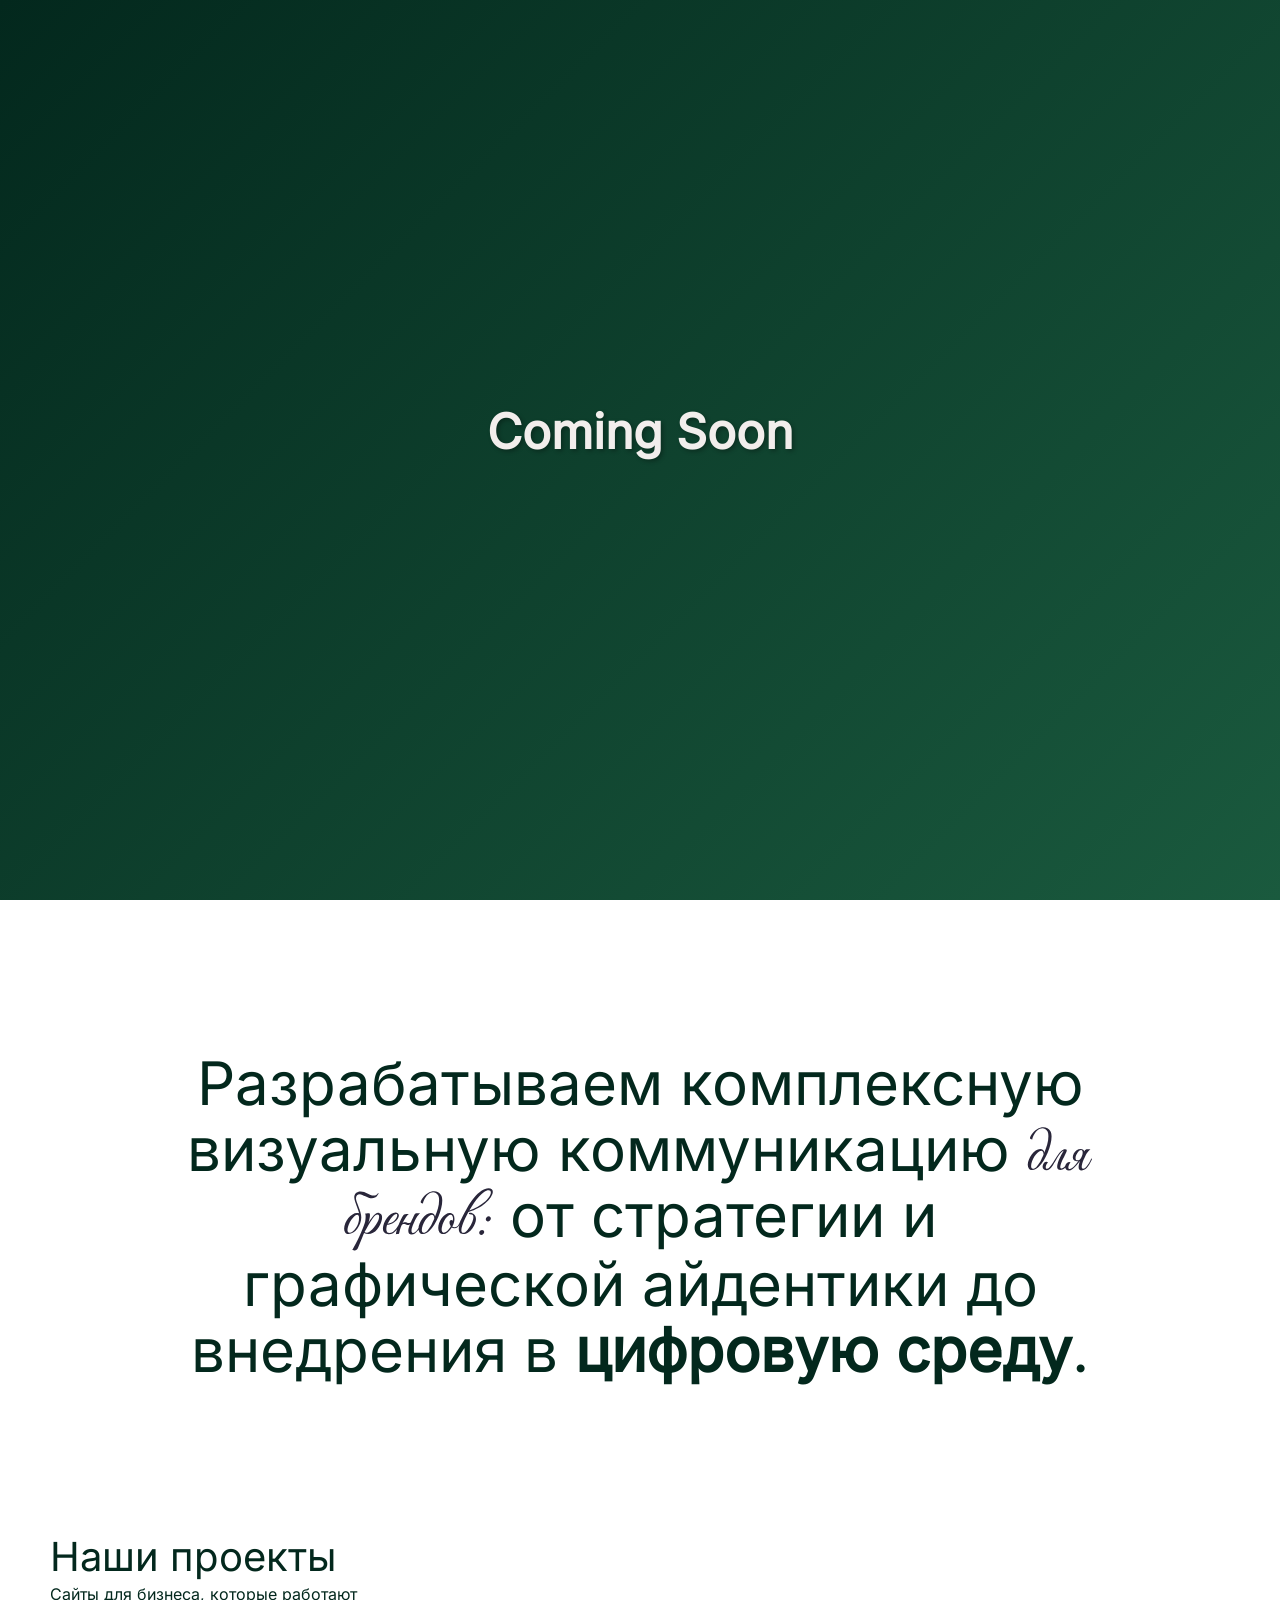
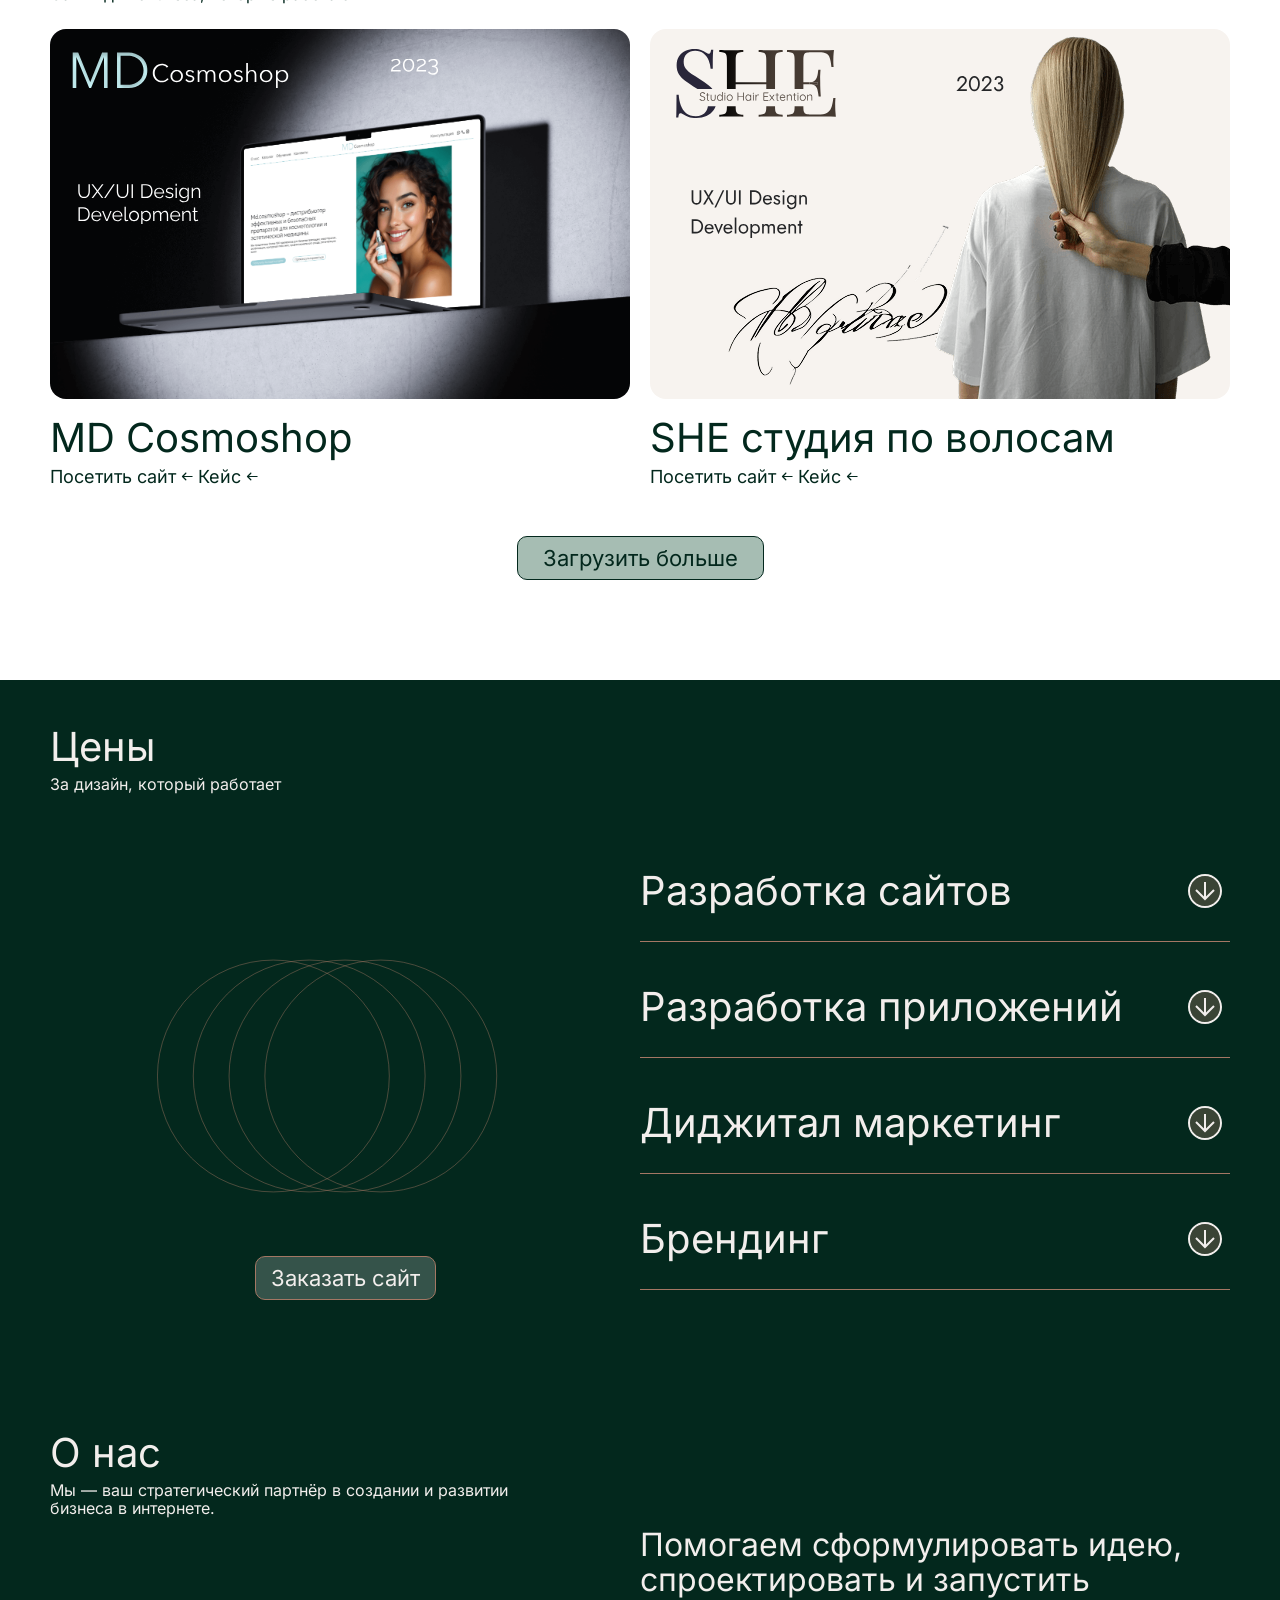
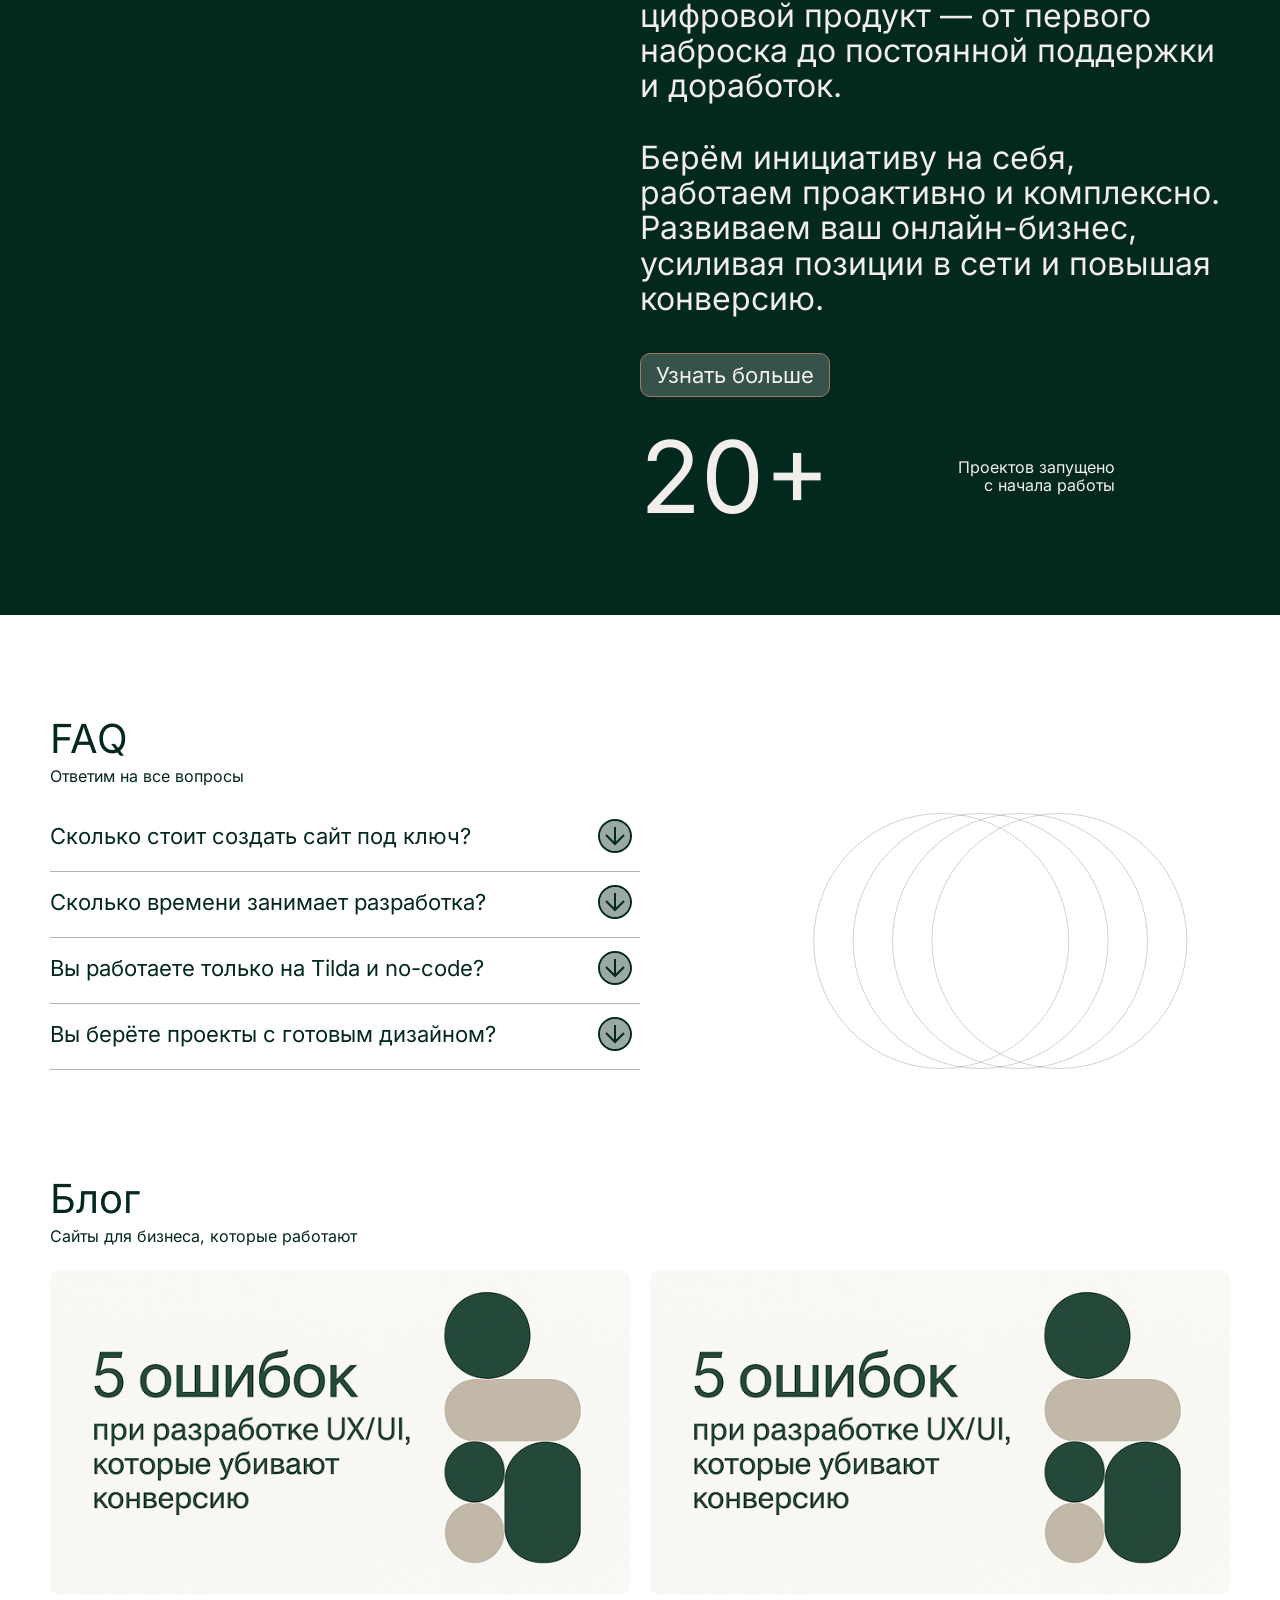
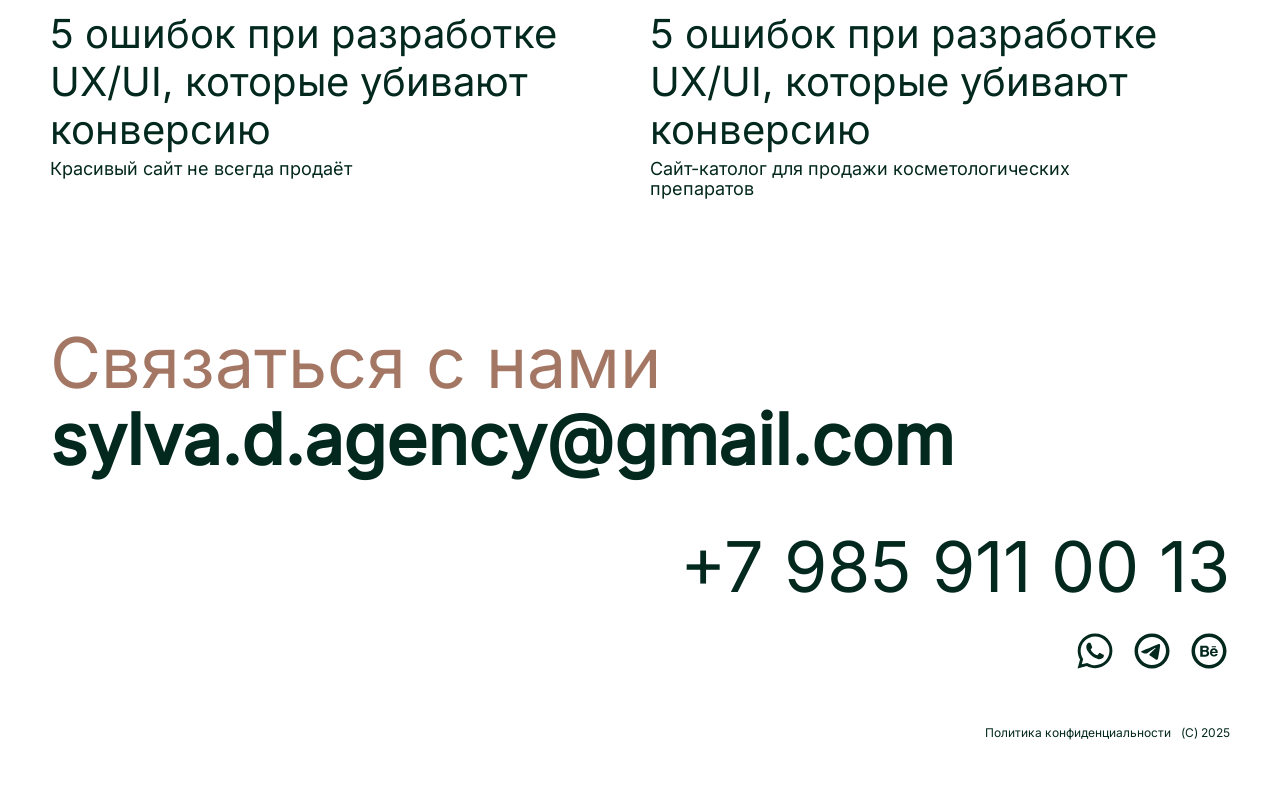
==== commit e14b008e: "before text exchange" ====
--- a/index.html
+++ b/index.html
@@ -35,6 +35,7 @@
     <!-- Critical CSS (только для первого экрана) -->
     <link rel="stylesheet" href="/css/critical.css">
     <link rel="stylesheet" href="/css/main.css">
+    <link rel="stylesheet" href="/css/footer.css">
     <!-- Pre важных ресурсов -->
     <!-- <link rel="pre" href="/fonts/main-font.woff2" as="font" type="font/woff2" crossorigin> -->
 
@@ -123,7 +124,7 @@
             </p>
             <div class="cookie-notice__buttons">
                 <button type="button" class="cookie-notice__accept" id="acceptCookies">Принять</button>
-                <a href="policies.html" target="_blank" class="cookie-notice__more">Подробнее</a>
+                <a href="/cookies.html" target="_blank" class="cookie-notice__more">Подробнее</a>
             </div>
         </div>
     </div>
@@ -145,7 +146,6 @@
                             fill="black" />
                     </svg>
                 </a>
-                <a href="tel:+79859110013" class="nav__phone">+7 985 911 00 13</a>
                 <!-- Desktop Navigation -->
                 <ul class="nav__list">
                     <li><a href="#portfolio" class="nav__link">портфолио</a></li>
@@ -174,10 +174,11 @@
         <div class="mobile-menu" id="mobileMenu" aria-hidden="true">
             <nav class="mobile-menu__nav" aria-label="Мобильная навигация">
                 <ul class="mobile-menu__list">
-                    <li><a href="#portfolio" class="mobile-menu__link">портфолио</a></li>
-                    <li><a href="#prices" class="mobile-menu__link">цены</a></li>
-                    <li><a href="#about" class="mobile-menu__link">о нас</a></li>
-                    <li><a href="#contacts" class="mobile-menu__link">контакты</a></li>
+                    <li><a href="#portfolio" class="nav__link">портфолио</a></li>
+                    <li><a href="#prices" class="nav__link">цены и услуги</a></li>
+                    <li><a href="#about" class="nav__link">о нас</a></li>
+                    <li><a href="#blog" class="nav__link">блог</a></li>
+                    <li><a href="#contacts" class="nav__link">контакты</a></li>
                 </ul>
             </nav>
         </div>
@@ -237,7 +238,8 @@
                 </p>
                 <article class="hero__buttons">
                     <a href="/order.html" class="btn btn--primary hero__cta"><span>Заказать сайт</span></a>
-                    <a href="/order.html" class="btn btn--primary hero__cta"><span>Получить консультацию</span></a>
+                    <a href="/order.html" class="btn btn--primary hero__cta js-cta-modal"><span>Получить
+                            консультацию</span></a>
                 </article>
 
                 <nav class="hero__social-media" aria-label="Социальные сети">
@@ -324,113 +326,174 @@
                 <p class="section-subtitle">Сайты для бизнеса, которые работают</p>
 
                 <div class="portfolio__grid" role="list">
-                    <!-- Проект 1 (видимый) -->
+                    <!-- Проект 1 -->
                     <article class="portfolio__item" role="listitem">
                         <a class="portfolio__card" href="/portfolio/project-1.html"
                             data-modal-src="/portfolio/project-1.html" data-state-url="/portfolio/project-1">
                             <div class="portfolio__image" aria-hidden="true">
                                 <img class="image_1" src="assets/MD/Group5.svg" alt="">
                                 <img class="image_2" src="assets/MD/2023.svg" alt="">
-                                <img class="image_3" src="assets/MD/Design.png" alt="">
+                                <img class="image_3" src="assets/MD/Frame 1984078096.svg" alt="">
                             </div>
                             <div class="portfolio__details">
                                 <h3 class="portfolio__title">MD Cosmoshop</h3>
-                                <p class="portfolio__description">Сайт-каталог для продажи косметологических препаратов
-                                </p>
                             </div>
                         </a>
+
+                        <div class="portfolio__description">
+                            <a class="portfolio__link portfolio__link--site" href="https://ya.ru" target="_blank"
+                                rel="noopener noreferrer">Посетить сайт</a>
+
+                            <a class="portfolio__link portfolio__link--case" href="/portfolio/project-1.html"
+                                data-modal-src="/portfolio/project-1.html"
+                                data-state-url="/portfolio/project-1">Кейс</a>
+                        </div>
                     </article>
 
-                    <!-- Проект 2 (видимый) -->
+                    <!-- Проект 2 -->
                     <article class="portfolio__item" role="listitem">
                         <a class="portfolio__card" href="/portfolio/project-2.html"
                             data-modal-src="/portfolio/project-2.html" data-state-url="/portfolio/project-2">
                             <div class="portfolio__image" aria-hidden="true">
                                 <img class="image_1" src="assets/SHE/SHE.svg" alt="">
                                 <img class="image_2" src="assets/SHE/2023.svg" alt="">
-                                <img class="image_3" src="assets/SHE/Design.png" alt="">
+                                <img class="image_3" src="assets/SHE/UI Design Development.svg" alt="">
                                 <img class="image_4" src="assets/SHE/Signature.png" alt="">
                                 <img class="image_5" src="assets/SHE/SHE_photo.png" alt="">
                             </div>
                             <div class="portfolio__details">
                                 <h3 class="portfolio__title">SHE студия по волосам</h3>
-                                <p class="portfolio__description">Многофункциональный сайт салона по работе с волосами
-                                </p>
                             </div>
                         </a>
+
+                        <div class="portfolio__description">
+                            <a class="portfolio__link portfolio__link--site" href="https://example.com" target="_blank"
+                                rel="noopener noreferrer">Посетить сайт</a>
+
+                            <a class="portfolio__link portfolio__link--case" href="/portfolio/project-2.html"
+                                data-modal-src="/portfolio/project-2.html"
+                                data-state-url="/portfolio/project-2">Кейс</a>
+                        </div>
                     </article>
 
-                    <!-- Проект 3 (скрыт) -->
+                    <!-- Проект 3 -->
                     <article class="portfolio__item" style="display: none;" role="listitem">
                         <a class="portfolio__card" href="/portfolio/project-3.html"
                             data-modal-src="/portfolio/project-3.html" data-state-url="/portfolio/project-3">
                             <div class="portfolio__image" aria-hidden="true"></div>
                             <div class="portfolio__details">
                                 <h3 class="portfolio__title">Кровельные решения</h3>
-                                <p class="portfolio__description">Многостраничный сайт для компании кровельных
-                                    конструкций</p>
                             </div>
                         </a>
+
+                        <div class="portfolio__description">
+                            <a class="portfolio__link portfolio__link--site" href="https://example.com" target="_blank"
+                                rel="noopener noreferrer">Посетить сайт</a>
+
+                            <a class="portfolio__link portfolio__link--case" href="/portfolio/project-3.html"
+                                data-modal-src="/portfolio/project-3.html"
+                                data-state-url="/portfolio/project-3">Кейс</a>
+                        </div>
                     </article>
 
-                    <!-- Проект 4 (скрыт) -->
+                    <!-- Проект 4 -->
                     <article class="portfolio__item" style="display: none;" role="listitem">
                         <a class="portfolio__card" href="/portfolio/project-4.html"
                             data-modal-src="/portfolio/project-4.html" data-state-url="/portfolio/project-4">
                             <div class="portfolio__image" aria-hidden="true"></div>
                             <div class="portfolio__details">
                                 <h3 class="portfolio__title">Дикий Рыбный</h3>
-                                <p class="portfolio__description">Каталог продукции премиум-уровня с интеграцией CRM</p>
                             </div>
                         </a>
+
+                        <div class="portfolio__description">
+                            <a class="portfolio__link portfolio__link--site" href="https://example.com" target="_blank"
+                                rel="noopener noreferrer">Посетить сайт</a>
+
+                            <a class="portfolio__link portfolio__link--case" href="/portfolio/project-4.html"
+                                data-modal-src="/portfolio/project-4.html"
+                                data-state-url="/portfolio/project-4">Кейс</a>
+                        </div>
                     </article>
 
-                    <!-- Проект 5 (скрыт) -->
+                    <!-- Проект 5 -->
                     <article class="portfolio__item" style="display: none;" role="listitem">
                         <a class="portfolio__card" href="/portfolio/project-5.html"
                             data-modal-src="/portfolio/project-5.html" data-state-url="/portfolio/project-5">
                             <div class="portfolio__image" aria-hidden="true"></div>
                             <div class="portfolio__details">
                                 <h3 class="portfolio__title">AIVADOG</h3>
-                                <p class="portfolio__description">Интернет-магазин кастомных товаров для собак</p>
                             </div>
                         </a>
+
+                        <div class="portfolio__description">
+                            <a class="portfolio__link portfolio__link--site" href="https://example.com" target="_blank"
+                                rel="noopener noreferrer">Посетить сайт</a>
+
+                            <a class="portfolio__link portfolio__link--case" href="/portfolio/project-5.html"
+                                data-modal-src="/portfolio/project-5.html"
+                                data-state-url="/portfolio/project-5">Кейс</a>
+                        </div>
                     </article>
 
-                    <!-- Проект 6 (скрыт) -->
+                    <!-- Проект 6 -->
                     <article class="portfolio__item" style="display: none;" role="listitem">
                         <a class="portfolio__card" href="/portfolio/project-6.html"
                             data-modal-src="/portfolio/project-6.html" data-state-url="/portfolio/project-6">
                             <div class="portfolio__image" aria-hidden="true"></div>
                             <div class="portfolio__details">
                                 <h3 class="portfolio__title">Academy Cosmetologic</h3>
-                                <p class="portfolio__description">Лендинг школы косметологии в Батуми</p>
                             </div>
                         </a>
+
+                        <div class="portfolio__description">
+                            <a class="portfolio__link portfolio__link--site" href="https://example.com" target="_blank"
+                                rel="noopener noreferrer">Посетить сайт</a>
+
+                            <a class="portfolio__link portfolio__link--case" href="/portfolio/project-6.html"
+                                data-modal-src="/portfolio/project-6.html"
+                                data-state-url="/portfolio/project-6">Кейс</a>
+                        </div>
                     </article>
 
-                    <!-- Проект 7 (скрыт) -->
+                    <!-- Проект 7 -->
                     <article class="portfolio__item" style="display: none;" role="listitem">
                         <a class="portfolio__card" href="/portfolio/project-7.html"
                             data-modal-src="/portfolio/project-7.html" data-state-url="/portfolio/project-7">
                             <div class="portfolio__image" aria-hidden="true"></div>
                             <div class="portfolio__details">
                                 <h3 class="portfolio__title">Мебель Екатеринбург</h3>
-                                <p class="portfolio__description">Каталог деревянной мебели с фильтрацией</p>
                             </div>
                         </a>
+
+                        <div class="portfolio__description">
+                            <a class="portfolio__link portfolio__link--site" href="https://example.com" target="_blank"
+                                rel="noopener noreferrer">Посетить сайт</a>
+
+                            <a class="portfolio__link portfolio__link--case" href="/portfolio/project-7.html"
+                                data-modal-src="/portfolio/project-7.html"
+                                data-state-url="/portfolio/project-7">Кейс</a>
+                        </div>
                     </article>
 
-                    <!-- Проект 8 (скрыт) -->
+                    <!-- Проект 8 -->
                     <article class="portfolio__item" style="display: none;" role="listitem">
                         <a class="portfolio__card" href="/portfolio/project-8.html"
                             data-modal-src="/portfolio/project-8.html" data-state-url="/portfolio/project-8">
                             <div class="portfolio__image" aria-hidden="true"></div>
                             <div class="portfolio__details">
                                 <h3 class="portfolio__title">Food Delivery App</h3>
-                                <p class="portfolio__description">Лендинг приложения по доставке еды</p>
                             </div>
                         </a>
+
+                        <div class="portfolio__description">
+                            <a class="portfolio__link portfolio__link--site" href="https://example.com" target="_blank"
+                                rel="noopener noreferrer">Посетить сайт</a>
+
+                            <a class="portfolio__link portfolio__link--case" href="/portfolio/project-8.html"
+                                data-modal-src="/portfolio/project-8.html"
+                                data-state-url="/portfolio/project-8">Кейс</a>
+                        </div>
                     </article>
                 </div>
 
@@ -439,6 +502,8 @@
                 </button>
             </div>
         </section>
+
+
 
 
 
@@ -496,7 +561,8 @@
                                 </p>
                                 <table class="prices__table">
                                     <tbody>
-                                        <tr>
+                                        <tr
+                                            data-details="У каждого сайта есть всего 4 секунды, чтобы задержать пользователя. Мы знаем, как с помощью лендинга не только привлечь внимание, но и увеличить продажи в несколько раз.">
                                             <td>Лендинг</td>
                                             <td>от 85 000</td>
                                             <td>от 12 дней</td>
@@ -750,7 +816,11 @@
                                 </span>
                             </div>
                             <div id="faq-1" class="faq__panel" role="tabpanel" aria-labelledby="tab-faq-1">
-                                <p>Здесь ответ на вопрос</p>
+                                <p>Стоимость зависит от объёма, функционала и уровня проработки. Мы не работаем по
+                                    шаблонам — каждый проект оценивается индивидуально.</p>
+                                <span><br></span>
+                                <p>Примерные вилки: от 85 000 ₽ за лендинг до 300 000 ₽+ за сложный сайт с интеграциями.
+                                </p>
                             </div>
                         </li>
 
@@ -774,14 +844,15 @@
                                 </span>
                             </div>
                             <div id="faq-2" class="faq__panel" role="tabpanel" aria-labelledby="tab-faq-2">
-                                <p>Здесь ответ на вопрос</p>
+                                <p>От 2 до 6 недель. Всё зависит от объёма, готовности контента и скорости согласований.
+                                    Мы всегда фиксируем сроки в договоре и соблюдаем дедлайны.</p>
                             </div>
                         </li>
 
                         <li class="faq__item">
                             <div class="faq__question" role="tab" aria-expanded="false" aria-controls="faq-3"
                                 id="tab-faq-3">
-                                Сколько времени занимает запуск проекта?
+                                Вы работаете только на Tilda и no-code?
                                 <span class="faq__icon" aria-hidden="true"><svg width="50" height="50"
                                         viewBox="0 0 50 50" fill="none" xmlns="http://www.w3.org/2000/svg">
                                         <path
@@ -798,14 +869,16 @@
                                 </span>
                             </div>
                             <div id="faq-3" class="faq__panel" role="tabpanel" aria-labelledby="tab-faq-3">
-                                <p>Здесь ответ на вопрос</p>
+                                <p>Нет. У нас гибкий стек: Tilda, WordPress, Webflow, Shopify, а также чистый код и
+                                    React.<br>
+                                    Выбираем платформу под задачи клиента, а не наоборот.</p>
                             </div>
                         </li>
 
                         <li class="faq__item">
                             <div class="faq__question" role="tab" aria-expanded="false" aria-controls="faq-4"
                                 id="tab-faq-4">
-                                Вы работаете только на Tilda и no-code?
+                                Вы берёте проекты с готовым дизайном?
                                 <span class="faq__icon" aria-hidden="true"><svg width="50" height="50"
                                         viewBox="0 0 50 50" fill="none" xmlns="http://www.w3.org/2000/svg">
                                         <path
@@ -822,11 +895,13 @@
                                 </span>
                             </div>
                             <div id="faq-4" class="faq__panel" role="tabpanel" aria-labelledby="tab-faq-4">
-                                <p>Здесь ответ на вопрос</p>
+                                <p>Да, если дизайн соответствует техническим требованиям.
+                                    Мы можем доработать UI/UX, адаптировать макеты под разработку и реализовать проект
+                                    под ключ.</p>
                             </div>
                         </li>
 
-                        <li class="faq__item">
+                        <!-- <li class="faq__item">
                             <div class="faq__question" role="tab" aria-expanded="false" aria-controls="faq-5"
                                 id="tab-faq-5">
                                 Вы берёте проекты с готовым дизайном?
@@ -848,7 +923,7 @@
                             <div id="faq-5" class="faq__panel" role="tabpanel" aria-labelledby="tab-faq-5">
                                 <p>Здесь ответ на вопрос</p>
                             </div>
-                        </li>
+                        </li> -->
                     </ul>
 
                     <!-- Decorative rings -->
@@ -860,7 +935,7 @@
                             <circle cx="210" cy="130" r="129.5" stroke="currentColor" opacity="0.2" />
                             <circle cx="250" cy="130" r="129.5" stroke="currentColor" opacity="0.2"
                                 class="is-hovered" />
-                            <circle cx="290" cy="130" r="129.5" stroke="currentColor" opacity="0.2" />
+                            <!-- <circle cx="290" cy="130" r="129.5" stroke="currentColor" opacity="0.2" /> -->
                         </svg>
                     </div>
                 </div>
@@ -875,7 +950,8 @@
                 <div class="blog__grid" role="list">
                     <!-- <Блог> 1  -->
                     <article class="blog__item" role="listitem">
-                        <div class="blog__card" data-modal="blog-1" role="button" tabindex="0">
+                        <a class="blog__card" href="blog-first.html"
+                            aria-label="5 ошибок при разработке UX/UI, которые убивают конверсию">
                             <div class="blog__image" aria-hidden="true">
                                 <img src="/images/Frame 7.png" alt="">
                             </div>
@@ -883,6 +959,8 @@
                                 <h3 class="blog__title">5 ошибок при разработке UX/UI, которые убивают конверсию</h3>
                                 <p class="blog__description">Красивый сайт не всегда продаёт</p>
                             </div>
+                        </a>
+
                     </article>
 
                     <!-- <Блог> 2  -->
@@ -957,6 +1035,46 @@
                 <!-- Контент будет подгружен сюда -->
                 <div class="remote-modal__loader" hidden>Загрузка…</div>
             </div>
+
+        </div>
+        <button class="modal__close" type="button" aria-label="Закрыть" data-close="button">×</button>
+    </div>
+    <!-- CTA Modal (компактная, без крестика) -->
+    <div id="cta-modal" class="modal modal--compact" aria-hidden="true" role="dialog" aria-modal="true">
+        <div class="modal__overlay" data-close="overlay"></div>
+        <div class="modal__dialog" role="document" tabindex="-1">
+            <div class="cta-modal">
+                <p>Получить консультацию</p>
+                <div class="cta-modal__options">
+                    <!-- Замените ссылки на ваши -->
+                    <a class="cta-opt" href="" target="_blank" rel="noopener noreferrer">
+                        <svg width="42" height="43" viewBox="0 0 42 43" fill="none" xmlns="http://www.w3.org/2000/svg">
+                            <path
+                                d="M33.3375 9.0925C31.7329 7.47219 29.8218 6.18744 27.7156 5.31314C25.6095 4.43883 23.3504 3.99245 21.07 4C11.515 4 3.7275 11.7875 3.7275 21.3425C3.7275 24.405 4.5325 27.38 6.0375 30.005L3.5875 39L12.775 36.585C15.3125 37.9675 18.165 38.7025 21.07 38.7025C30.625 38.7025 38.4125 30.915 38.4125 21.36C38.4125 16.7225 36.61 12.365 33.3375 9.0925ZM21.07 35.7625C18.48 35.7625 15.9425 35.0625 13.72 33.75L13.195 33.435L7.735 34.87L9.1875 29.55L8.8375 29.0075C7.39821 26.7099 6.63412 24.0537 6.6325 21.3425C6.6325 13.3975 13.1075 6.9225 21.0525 6.9225C24.9025 6.9225 28.525 8.4275 31.2375 11.1575C32.5808 12.4943 33.6454 14.0845 34.3693 15.8358C35.0933 17.5872 35.4623 19.4649 35.455 21.36C35.49 29.305 29.015 35.7625 21.07 35.7625ZM28.98 24.9825C28.5425 24.7725 26.4075 23.7225 26.0225 23.565C25.62 23.425 25.34 23.355 25.0425 23.775C24.745 24.2125 23.9225 25.1925 23.6775 25.4725C23.4325 25.77 23.17 25.805 22.7325 25.5775C22.295 25.3675 20.895 24.895 19.25 23.425C17.955 22.27 17.0975 20.8525 16.835 20.415C16.59 19.9775 16.8 19.75 17.0275 19.5225C17.22 19.33 17.465 19.015 17.675 18.77C17.885 18.525 17.9725 18.3325 18.1125 18.0525C18.2525 17.755 18.1825 17.51 18.0775 17.3C17.9725 17.09 17.0975 14.955 16.7475 14.08C16.3975 13.24 16.03 13.345 15.7675 13.3275H14.9275C14.63 13.3275 14.175 13.4325 13.7725 13.87C13.3875 14.3075 12.2675 15.3575 12.2675 17.4925C12.2675 19.6275 13.825 21.6925 14.035 21.9725C14.245 22.27 17.0975 26.645 21.4375 28.5175C22.47 28.9725 23.275 29.235 23.905 29.4275C24.9375 29.76 25.8825 29.7075 26.635 29.6025C27.475 29.48 29.2075 28.5525 29.5575 27.5375C29.925 26.5225 29.925 25.665 29.8025 25.4725C29.68 25.28 29.4175 25.1925 28.98 24.9825Z"
+                                fill="#03281D" />
+                        </svg>
+                    </a>
+
+                    <a class="cta-opt" href="" target="_blank" rel="noopener noreferrer">
+                        <svg width="42" height="43" viewBox="0 0 42 43" fill="none" xmlns="http://www.w3.org/2000/svg">
+                            <path
+                                d="M35 21.5C35 25.213 33.525 28.774 30.8995 31.3995C28.274 34.025 24.713 35.5 21 35.5C17.287 35.5 13.726 34.025 11.1005 31.3995C8.475 28.774 7 25.213 7 21.5C7 17.787 8.475 14.226 11.1005 11.6005C13.726 8.975 17.287 7.5 21 7.5C24.713 7.5 28.274 8.975 30.8995 11.6005C33.525 14.226 35 17.787 35 21.5ZM21 39C30.6652 39 38.5 31.1652 38.5 21.5C38.5 11.8348 30.6652 4 21 4C11.3348 4 3.5 11.8348 3.5 21.5C3.5 31.1652 11.3348 39 21 39ZM21.6265 16.9185C19.9255 17.6267 16.5241 19.0926 11.4222 21.3162C10.5928 21.6453 10.1588 21.9672 10.1202 22.2822C10.0538 22.8142 10.7205 23.0243 11.6287 23.3095L12.0103 23.432C12.9028 23.7225 14.1068 24.062 14.7315 24.076C15.2985 24.0877 15.9308 23.8543 16.6285 23.376C21.3955 20.156 23.856 18.5291 24.01 18.4952C24.1203 18.4707 24.2708 18.4393 24.3722 18.5303C24.4755 18.6213 24.465 18.7927 24.4545 18.84C24.388 19.1217 21.77 21.556 20.4155 22.8143C20.0142 23.1923 19.6157 23.5732 19.2202 23.957C18.3907 24.7568 17.7678 25.357 19.2553 26.337C20.762 27.331 22.2827 28.3215 23.7528 29.3697C24.4772 29.8877 25.1283 30.3498 25.9333 30.278C26.4005 30.2343 26.8835 29.795 27.1285 28.4825C27.7095 25.385 28.8488 18.6685 29.1112 15.9C29.1265 15.6704 29.1165 15.4397 29.0815 15.2122C29.0608 15.0292 28.9721 14.8605 28.833 14.7397C28.623 14.5682 28.2993 14.5333 28.1558 14.535C27.4978 14.5473 26.488 14.8973 21.6283 16.9185"
+                                fill="#03281D" />
+                        </svg>
+                    </a>
+                    <a class="cta-opt" href="" target="_blank" rel="noopener noreferrer">
+                        <svg width="42" height="43" viewBox="0 0 42 43" fill="none" xmlns="http://www.w3.org/2000/svg">
+                            <path
+                                d="M21 35.5C24.713 35.5 28.274 34.025 30.8995 31.3995C33.525 28.774 35 25.213 35 21.5C35 17.787 33.525 14.226 30.8995 11.6005C28.274 8.975 24.713 7.5 21 7.5C17.287 7.5 13.726 8.975 11.1005 11.6005C8.475 14.226 7 17.787 7 21.5C7 25.213 8.475 28.774 11.1005 31.3995C13.726 34.025 17.287 35.5 21 35.5ZM21 39C11.3348 39 3.5 31.1652 3.5 21.5C3.5 11.8348 11.3348 4 21 4C30.6652 4 38.5 11.8348 38.5 21.5C38.5 31.1652 30.6652 39 21 39Z"
+                                fill="#03281D" />
+                            <path
+                                d="M28.0525 17.79H23.6687V16.7015H28.0543V17.7918L28.0525 17.79ZM20.7498 22.2577C21.0333 22.6952 21.1744 23.2267 21.1733 23.852C21.1756 24.4983 21.0146 25.0776 20.6903 25.5898C20.4735 25.95 20.1837 26.2609 19.8395 26.5023C19.4953 26.7437 19.1043 26.9104 18.6917 26.9915C18.1854 27.0932 17.6699 27.1424 17.1535 27.1385H12.25V16.25H17.5087C18.8341 16.2698 19.7738 16.6566 20.328 17.4103C20.6605 17.8723 20.8267 18.4264 20.8267 19.0727C20.8267 19.7377 20.6587 20.2721 20.3228 20.6758C20.1361 20.9033 19.8602 21.1098 19.495 21.2953C20.0492 21.4971 20.4674 21.8179 20.7498 22.2577ZM14.7613 20.5428H17.066C17.5385 20.5428 17.9218 20.4529 18.2158 20.2732C18.5109 20.0936 18.6585 19.7745 18.6585 19.316C18.6585 18.8085 18.4637 18.4737 18.074 18.3115C17.6567 18.188 17.2228 18.1302 16.7877 18.14H14.7613V20.5428ZM18.8807 23.6962C18.8807 23.1304 18.6497 22.7419 18.1877 22.5307C17.9276 22.4117 17.5647 22.3499 17.0992 22.3452H14.7613V25.2467H17.0625C17.535 25.2479 17.9025 25.1843 18.165 25.056C18.6422 24.8203 18.8807 24.3671 18.8807 23.6962ZM29.68 21.9253C29.7337 22.2822 29.7564 22.7985 29.7482 23.474H24.0695C24.0998 24.258 24.3717 24.8063 24.885 25.119C25.193 25.3162 25.5675 25.4142 26.0085 25.413C26.4717 25.4142 26.8491 25.2946 27.1407 25.0543C27.3138 24.9048 27.4559 24.7229 27.559 24.5188H29.6415C29.5867 24.9819 29.3347 25.4521 28.8855 25.9293C28.1855 26.6876 27.2073 27.0667 25.9508 27.0667C24.9506 27.0801 23.9778 26.7406 23.2032 26.1078C22.4111 25.4684 22.0144 24.4272 22.0133 22.984C22.0133 21.6307 22.3714 20.5941 23.0877 19.8743C23.8053 19.1521 24.7357 18.7916 25.879 18.7928C26.5557 18.7928 27.167 18.9141 27.713 19.1568C28.2567 19.4018 28.7052 19.7868 29.0588 20.3118C29.3784 20.7761 29.5855 21.3139 29.68 21.9253ZM27.6325 22.1283C27.594 21.5858 27.412 21.1751 27.0865 20.8962C26.7502 20.6107 26.32 20.4598 25.879 20.4728C25.354 20.4739 24.948 20.6232 24.661 20.9207C24.3728 21.2182 24.192 21.6208 24.1185 22.1283H27.6325Z"
+                                fill="#03281D" />
+                        </svg>
+                    </a>
+                </div>
+                <a class="cta-opt" href="tel:+79859110013">+7 985 911 00 13</a>
+            </div>
             <button class="modal__close" type="button" aria-label="Закрыть" data-close="button">×</button>
         </div>
     </div>
--- a/css/critical.css
+++ b/css/critical.css
@@ -255,13 +255,6 @@
 .nav__list li a:hover {
   color: var(--color-secondary);
 }
-.nav__phone {
-  font-size: 1.25rem;
-  font-weight: 400;
-}
-.nav__phone:hover {
-  color: var(--color-secondary);
-}
 /* Hide mobile elements on desktop */
 .burger,
 .mobile-menu,
@@ -318,7 +311,7 @@
 }
 .hero__cta {
   /* margin: 0 auto; */
-  color: var(--color-light);
+  color: rgba(255, 255, 255, 1);
   font-family: "Inter", sans-serif;
   font-size: 1.375rem;
   font-weight: 400;
@@ -326,9 +319,9 @@
   text-align: center;
   height: 44px;
   padding-inline: 15px;
-  border: 1px solid var(--color-primary);
+  border: 1px solid rgba(255, 255, 255, 1);
   border-radius: 10px;
-  background-color: rgba(255, 255, 255, 0.2);
+  background-color: rgba(3, 40, 29, 1);
   display: flex;
   align-items: center;
   justify-content: center;
@@ -346,7 +339,7 @@
   left: 0;
   width: 100%;
   height: 100%;
-  background-color: rgba(3, 40, 29, 1);
+  background-color: rgba(255, 255, 255, 1);
   transform: translateY(100%);
   transition: transform 0.3s cubic-bezier(0.24, 0.69, 0.33, 0.93);
   z-index: 1;
@@ -360,7 +353,8 @@
 
 .hero__cta:hover {
   border-radius: 30px;
-  border: 1px solid rgba(255, 255, 255, 1);
+  border: 1px solid rgba(3, 40, 29, 1);
+  color: rgba(3, 40, 29, 1);
 }
 
 .hero__cta:hover::before {
--- a/css/main.css
+++ b/css/main.css
@@ -1,9 +1,7 @@
-/* ========================================
-   MISSION SECTION
-   ======================================== */
-/* * {
-  outline: 1px solid red;
-} */
+html {
+  scroll-padding-top: 97px;
+}
+
 .mission {
   padding: 50px 0;
   background-color: #fff;
@@ -23,14 +21,13 @@
   margin: 0 auto;
 }
 
-/* Стили для акцентов */
 .mission__italic {
   font-style: italic;
   font-weight: 400;
 }
 .mission__icon--brands svg {
   display: inline-block;
-  vertical-align: -14px; /* выравнивание по центру относительно текста */
+  vertical-align: -14px;
 }
 .mission__bold {
   font-weight: 700;
@@ -41,7 +38,6 @@
   font-weight: 400;
 }
 
-/* Управление переносами строк */
 .br-desktop {
   display: inline;
 }
@@ -50,7 +46,7 @@
 .br-mobile {
   display: none;
 }
-/* Portfolio styles */
+
 .portfolio {
   font-family: "Inter", sans-serif;
   margin-bottom: 100px;
@@ -99,6 +95,9 @@
 .portfolio__description {
   font-size: 1.125rem;
   margin-top: 5px;
+  display: flex;
+  gap: 5px;
+  align-items: center;
 }
 .portfolio__load-more {
   margin: 50px auto 0 auto;
@@ -106,9 +105,9 @@
   align-items: center;
   justify-content: center;
   font-size: 1.375rem;
-  color: var(--color-secondary);
-  background-color: rgba(164, 119, 100, 0.35);
-  border: 1px solid var(--color-secondary);
+  color: var(--color-primary);
+  background-color: rgba(0, 66, 37, 0.35);
+  border: 1px solid var(--color-primary);
   border-radius: 10px;
   text-decoration: none;
   height: 44px;
@@ -117,7 +116,7 @@
   position: relative;
   overflow: hidden;
   transition: border-radius 0.3s cubic-bezier(0.24, 0.69, 0.33, 0.93);
-  cursor: pointer; /* добавил для кнопки */
+  cursor: pointer;
 }
 
 .portfolio__load-more::before {
@@ -127,7 +126,7 @@
   left: 0;
   width: 100%;
   height: 100%;
-  background-color: #03281d;
+  background-color: var(--color-primary);
   transform: translateY(100%);
   transition: transform 0.3s cubic-bezier(0.24, 0.69, 0.33, 0.93);
   z-index: 1;
@@ -140,7 +139,7 @@
 }
 
 .portfolio__load-more:hover {
-  border: 1px solid rgba(255, 255, 255, 1);
+  border: 1px solid var(--color-primary);
   color: rgba(255, 255, 255, 1);
   border-radius: 30px;
 }
@@ -148,10 +147,48 @@
 .portfolio__load-more:hover::before {
   transform: translateY(0);
 }
-/* Prices section styles */
-/* ========================================
-   PRICES SECTION STYLES
-   ======================================== */
+
+:root {
+  --portfolio-arrow: url("/assets/arrow-left.svg");
+}
+
+.portfolio__link {
+  display: inline-flex;
+  align-items: center;
+  text-decoration: none;
+  color: var(--color-primary);
+  line-height: 1.1;
+}
+
+.portfolio__link::after {
+  content: "";
+  width: 12px;
+  height: 9px;
+  margin-left: 5px;
+  background-color: currentColor;
+
+  -webkit-mask-image: var(--portfolio-arrow);
+  -webkit-mask-size: 100% 100%;
+  -webkit-mask-repeat: no-repeat;
+  -webkit-mask-position: center;
+
+  mask-image: var(--portfolio-arrow);
+  mask-size: 100% 100%;
+  mask-repeat: no-repeat;
+  mask-position: center;
+}
+
+.portfolio__link:hover {
+  color: var(--color-secondary);
+}
+.portfolio__link:hover::after {
+  transform: translateX(2px);
+}
+
+.portfolio__link > span {
+  display: none;
+}
+
 .prices {
   padding: 43px 0;
   color: var(--color-light);
@@ -171,7 +208,6 @@
   width: 50%;
 }
 
-/* ===== Accordion Header ===== */
 .prices__header {
   font-size: 2.5rem;
   display: flex;
@@ -187,7 +223,6 @@
   transition: all 0.3s ease;
 }
 
-/* ===== Accordion Icon Container ===== */
 .prices__icon {
   display: inline-flex;
   align-items: center;
@@ -195,30 +230,25 @@
   transition: transform 0.3s ease;
 }
 
-/* ===== Accordion Item States ===== */
 .prices__item {
   padding-bottom: 25px;
   margin-bottom: 40px;
   border-bottom: 1px solid rgba(164, 119, 100, 0.35);
 }
 
-/* ===== Panel Animation ===== */
 .prices__panel {
   max-height: 0;
   overflow: hidden;
   transition: max-height 0.3s ease, opacity 0.2s ease;
   opacity: 0;
-  margin-top: 31px;
 }
 
 .prices__panel.is-open {
   max-height: 1000px;
   opacity: 1;
-  padding-top: 20px;
-}
-
-/* ===== SVG Icon States ===== */
-/* Base state (closed) */
+  padding-top: 25px;
+}
+
 .prices__icon svg path:first-child,
 .prices__icon svg path:nth-child(3),
 .prices__icon svg path:last-child {
@@ -232,7 +262,6 @@
   transition: fill 0.3s ease, fill-opacity 0.3s ease;
 }
 
-/* Hover state (closed item) */
 .prices__item:not(.is-active)
   .prices__header:hover
   .prices__icon
@@ -260,7 +289,6 @@
   fill-opacity: 1;
 }
 
-/* Active state (open item) */
 .prices__item.is-active .prices__icon svg path:first-child,
 .prices__item.is-active .prices__icon svg path:nth-child(3),
 .prices__item.is-active .prices__icon svg path:last-child {
@@ -276,9 +304,6 @@
   transform: rotate(180deg);
 }
 
-/* ===== Prices: circle styles (base/hover/active) ===== */
-
-/* База: 1px rgba(164,119,100,0.5) */
 .js-circles circle {
   stroke: rgba(164, 119, 100, 0.5);
   stroke-width: 1px;
@@ -286,7 +311,6 @@
   transition: stroke 0.25s ease, stroke-width 0.25s ease;
 }
 
-/* Hover: 1px rgba(164,119,100,1) — для соответствующего круга */
 .prices__item:not(.is-active)
   .prices__header:hover
   ~ .js-circles
@@ -316,7 +340,6 @@
   stroke-width: 1px;
 }
 
-/* Active: 3px rgba(242,238,236,1) — выбранный */
 .prices__item.is-active .js-circles circle:nth-child(1) {
   stroke: rgba(242, 238, 236, 1);
   stroke-width: 3px;
@@ -342,39 +365,34 @@
 
 .prices__table {
   width: 100%;
-  table-layout: fixed; /* фиксируем ширину колонок */
-  border-collapse: collapse; /* единые границы */
-  margin-top: 20px; /* отступ над таблицей */
+  table-layout: fixed;
+  border-collapse: collapse;
+  margin-top: 20px;
   border-spacing: 0 25px;
 }
 
-/* Общий стиль ячеек */
-
-/* Первая колонка — занимает всё оставшееся пространство */
 .prices__table td:first-child {
   text-align: left;
   font-size: 27px;
-  /* ширина не задаем — растягивается автоматически */
-}
-
-/* Вторая и третья колонки по 183px каждая (в сумме 366px) */
+  padding-right: 49px;
+}
+
 .prices__table td:nth-child(2),
 .prices__table td:nth-child(3) {
-  width: calc(366px / 2); /* 183px */
+  width: 122px;
   font-size: 18px;
 }
 
-/* Вторая колонка — текст прижат влево */
 .prices__table td:nth-child(2) {
   text-align: left;
 }
 
-/* Третья колонка — текст прижат вправо */
 .prices__table td:nth-child(3) {
   text-align: right;
 }
 .prices__table tr:first-child td {
-  padding: 10px 0;
+  padding-top: 25px;
+  padding-bottom: 10px;
   border-top: 1px solid rgba(164, 119, 100, 0.35);
   border-bottom: 1px solid rgba(164, 119, 100, 0.35);
 }
@@ -418,7 +436,36 @@
   margin-inline: auto;
 }
 
-/*About Section styles */
+.prices__table td.is-toggle {
+  cursor: pointer;
+}
+
+.prices__cell-title {
+  display: inline;
+}
+
+.prices__cell-details {
+  display: none;
+  margin-top: 5px;
+  color: var(--color-light);
+  line-height: 1.1;
+  font-size: 1rem;
+}
+
+.prices__cell-details.is-open {
+  display: block;
+}
+
+.prices__table td.is-toggle .prices__cell-title {
+  transition: color 0.2s ease;
+}
+
+.prices__table td.is-toggle:hover .prices__cell-title,
+.prices__table td.is-toggle:focus-visible .prices__cell-title,
+.prices__table td.is-toggle[aria-expanded="true"] .prices__cell-title {
+  color: var(--color-secondary);
+}
+
 .about {
   padding: 56px 0 83px 0;
   background-color: var(--color-primary);
@@ -466,9 +513,6 @@
   text-align: right;
 }
 
-/* ========================================
-   FAQ SECTION STYLES (УПРОЩЕННАЯ ВЕРСИЯ КАК В PRICES)
-   ======================================== */
 .faq {
   margin: 100px 0;
 }
@@ -483,7 +527,7 @@
 }
 .faq__item {
   width: 100%;
-  padding-bottom: 13px;
+  padding-bottom: 10px;
   border-bottom: 1px solid rgba(41, 38, 58, 0.35);
   margin-bottom: 5px;
 }
@@ -508,26 +552,23 @@
   width: 420px;
   height: 260px;
   margin-left: auto;
-  margin-top: 38px;
+  /* margin-top: 38px; на четыре элемента */
   padding: 2px;
 }
 
-/* ===== FAQ Panel Animation (упрощено как в Prices) ===== */
 .faq__panel {
   max-height: 0;
   overflow: hidden;
   transition: max-height 0.3s ease, opacity 0.2s ease;
   opacity: 0;
-  margin-top: 31px;
 }
 
 .faq__panel.is-open {
   max-height: 1000px;
   opacity: 1;
-  padding-top: 20px;
-}
-
-/* ===== FAQ Icon Animation ===== */
+  padding-top: 10px;
+}
+
 .faq__icon {
   display: inline-flex;
   align-items: center;
@@ -543,8 +584,6 @@
   transform: rotate(180deg);
 }
 
-/* ===== FAQ Icon States ===== */
-/* Base state (closed) */
 .faq__icon svg path:first-child,
 .faq__icon svg path:nth-child(3),
 .faq__icon svg path:last-child {
@@ -558,7 +597,6 @@
   transition: fill 0.3s ease, fill-opacity 0.3s ease;
 }
 
-/* Hover state (closed item) */
 .faq__item:not(.is-active) .faq__question:hover .faq__icon svg path:first-child,
 .faq__item:not(.is-active)
   .faq__question:hover
@@ -578,7 +616,6 @@
   fill-opacity: 1;
 }
 
-/* Active state (open item) */
 .faq__item.is-active .faq__icon svg path:first-child,
 .faq__item.is-active .faq__icon svg path:nth-child(3),
 .faq__item.is-active .faq__icon svg path:last-child {
@@ -590,94 +627,32 @@
   fill-opacity: 1;
 }
 
-/* ===== Circle States (управляется через JS) ===== */
-/* === FAQ circles: base / hover / active === */
 .faq__decor circle {
-  stroke: rgba(3, 40, 29, 0.2); /* обычное */
+  stroke: rgba(3, 40, 29, 0.2);
   stroke-width: 1px;
   opacity: 1;
   transition: stroke 0.25s ease, stroke-width 0.25s ease;
 }
 
-/* Hover: соответствующий круг */
 .faq__item:first-child .faq__question:hover ~ .faq__decor circle:nth-child(1),
 .faq__item:nth-child(2) .faq__question:hover ~ .faq__decor circle:nth-child(2),
 .faq__item:nth-child(3) .faq__question:hover ~ .faq__decor circle:nth-child(3),
 .faq__item:nth-child(4) .faq__question:hover ~ .faq__decor circle:nth-child(4),
 .faq__item:nth-child(5) .faq__question:hover ~ .faq__decor circle:nth-child(5) {
-  stroke: rgba(3, 40, 29, 1); /* hover */
+  stroke: rgba(3, 40, 29, 1);
   stroke-width: 1px;
 }
 
-/* Active: выбранный пункт */
 .faq__item:first-child.is-active ~ .faq__decor circle:nth-child(1),
 .faq__item:nth-child(2).is-active ~ .faq__decor circle:nth-child(2),
 .faq__item:nth-child(3).is-active ~ .faq__decor circle:nth-child(3),
 .faq__item:nth-child(4).is-active ~ .faq__decor circle:nth-child(4),
 .faq__item:nth-child(5).is-active ~ .faq__decor circle:nth-child(5) {
-  stroke: rgba(164, 119, 100, 1); /* #A47764 */
+  stroke: rgba(164, 119, 100, 1);
   stroke-width: 3px;
 }
 
-/* ========================================
-   FOOTER STYLES
-   ======================================== */
-/* Footer styles */
-.footer {
-  padding: 25px 0;
-}
-.footer__content {
-  display: flex;
-  flex-direction: column;
-}
-.footer__title {
-  font-size: 4.375rem;
-  color: var(--color-secondary);
-}
-.footer__title:hover {
-  color: var(--color-primary);
-}
-
-.footer__email {
-  font-size: 4.375rem;
-  font-weight: 700;
-}
-.footer__email:hover {
-  text-decoration: underline;
-}
-.footer__phone {
-  font-size: 4.375rem;
-  margin-top: 50px;
-  margin-left: auto;
-}
-.footer__phone:hover {
-  color: var(--color-secondary);
-}
-.footer__socials {
-  display: flex;
-  align-items: center;
-  justify-content: center;
-  gap: 15px;
-  margin: 25px 0 50px auto;
-}
-.footer__socials a:hover path {
-  fill: var(--color-secondary);
-}
-.footer__bottom {
-  display: flex;
-  gap: 10px;
-  font-size: 0.75rem;
-  margin-left: auto;
-  margin-bottom: 25px;
-}
-.footer__privacy:hover {
-  color: var(--color-secondary);
-}
-/* ========================================
-   HEADER SCROLL STYLES
-   ======================================== */
-/* Базовый («по умолчанию») вид для mission, portfolio, faq */
-header.header--default {
+/* header.header--default {
   background-color: #ffffff;
   border-bottom: 1px solid #a47764;
 }
@@ -688,9 +663,8 @@
 }
 header.header--default svg path {
   fill: #03281d;
-}
-
-/* Вид для hero */
+} */
+
 header.header--hero {
   background-color: rgba(255, 255, 255, 0.25);
   border-bottom: none;
@@ -704,10 +678,9 @@
   fill: #03281d;
 }
 
-/* Вид для prices и about */
 header.header--prices {
   background-color: #03281d;
-  border-bottom: 1px solid #a47764;
+  /* border-bottom: 1px solid #a47764; */
 }
 header.header--prices,
 header.header--prices a,
@@ -718,10 +691,6 @@
   fill: #f2eeec;
 }
 
-/* ========================================
-   BUTTON HOVER EFFECTS
-   ======================================== */
-/* Эффект для кнопок */
 .prices__cta,
 .about__cta {
   position: relative;
@@ -760,7 +729,6 @@
   transform: translateY(0);
 }
 
-/* Cookie Notice Styles */
 .cookie-notice {
   position: fixed;
   right: 50px;
@@ -819,19 +787,17 @@
   color: #a47764;
 }
 
-/* Projects styles */
 .portfolio__image {
   position: relative;
 }
 
-/* === Project 1 (MD Cosmoshop) === */
 .portfolio__card[data-state-url="/portfolio/project-1"] .portfolio__image,
 .portfolio__card[data-modal-src$="/portfolio/project-1.html"]
   .portfolio__image {
-  background-image: url("/assets/MD/MDCosmo.png");
+  background-image: url("/assets/MD/MD-bg.png");
   background-position: center center;
   background-repeat: no-repeat;
-  background-size: auto 100%;
+  background-size: 100% auto;
 }
 
 .portfolio__card[data-state-url="/portfolio/project-1"]
@@ -876,7 +842,6 @@
   object-fit: cover;
 }
 
-/* === Project 2 (SHE) === */
 .portfolio__card[data-state-url="/portfolio/project-2"] .portfolio__image,
 .portfolio__card[data-modal-src$="/portfolio/project-2.html"]
   .portfolio__image {
@@ -950,7 +915,6 @@
   object-fit: cover;
 }
 
-/* Responsive adjustments */
 @media (max-width: 768px) {
   .cookie-notice {
     right: 20px;
@@ -975,7 +939,7 @@
     text-align: center;
   }
 }
-/* ===== Modal Base ===== */
+
 .modal {
   position: fixed;
   inset: 0;
@@ -984,7 +948,6 @@
   align-items: center;
   justify-items: center;
 
-  /* скрытое базовое состояние без display:none — нужно для плавных анимаций */
   visibility: hidden;
   pointer-events: none;
 }
@@ -999,12 +962,12 @@
 
 .modal__dialog {
   position: relative;
-  max-width: 960px;
-  width: min(90vw, 960px);
-  max-height: 90vh;
+  max-width: 1280px;
+  width: min(90vw, 1280px);
+  max-height: 100vh;
   overflow: auto;
   background: #fff;
-  border-radius: 16px;
+  border-radius: none;
   padding: 24px;
 
   opacity: 0;
@@ -1013,12 +976,10 @@
   will-change: opacity, transform;
 }
 
-/* Кнопка закрытия — фиксированная в правом верхнем углу вьюпорта */
 .modal__close {
   position: fixed;
   top: 16px;
-  right: calc(16px + var(--sbw, 0px)); /* с учётом ширины скроллбара */
-  z-index: 1001;
+  right: calc(16px + var(--sbw, 0px));
   width: 40px;
   height: 40px;
   border-radius: 999px;
@@ -1026,9 +987,13 @@
   background: #1f1f1f;
   color: #fff;
   cursor: pointer;
-}
-
-/* Открытое состояние */
+  z-index: 1001; /* Должен быть выше всего */
+  display: flex;
+  align-items: center;
+  justify-content: center;
+  font-size: 20px;
+}
+
 .modal.is-open {
   visibility: visible;
   pointer-events: auto;
@@ -1041,23 +1006,17 @@
   transform: translateY(0);
 }
 
-/* Блокировка скролла документа */
 body.modal-open {
   overflow: hidden;
-  padding-right: var(
-    --sbw,
-    0px
-  ); /* компенсация дергания из-за исчезновения скроллбара */
-}
-
-/* Вежливость к системным настройкам */
+  padding-right: var(--sbw, 0px);
+}
+
 @media (prefers-reduced-motion: reduce) {
   .modal__overlay,
   .modal__dialog {
     transition: none !important;
   }
 }
-/* === Blog: копия Portfolio (кроме кнопки) === */
 
 .blog {
   font-family: "Inter", sans-serif;
@@ -1069,7 +1028,6 @@
   flex-direction: column;
 }
 
-/* Сетка карточек */
 .blog__grid {
   display: grid;
   grid-template-columns: repeat(2, 1fr);
@@ -1078,16 +1036,14 @@
   width: 100%;
 }
 
-/* Карточка */
 .blog__item {
   display: flex;
   flex-direction: column;
 }
 
-/* Картинка */
 .blog__image {
   width: 100%;
-  height: 370px;
+  height: auto;
   border-radius: 10px;
   margin-bottom: 15px;
   background-color: var(--color-light);
@@ -1101,10 +1057,9 @@
 .blog__image img {
   width: 100%;
   height: 100%;
-  object-fit: cover;
+  object-fit: contain;
   display: block;
 }
-/* Контент под картинкой */
 .blog__details {
   width: 100%;
 }
@@ -1119,10 +1074,74 @@
   width: 500px;
 }
 
-/* ========================================
-   RESPONSIVE DESIGN
-   ======================================== */
-/* Tablet styles (1024px and below) */
+:root {
+  --cta-popover-w: 422px;
+  --cta-popover-h: 166px;
+}
+
+#cta-modal.modal--compact.modal--popover .modal__dialog {
+  position: fixed;
+  width: var(--cta-popover-w);
+  height: var(--cta-popover-h);
+  border-radius: 60px;
+  background: rgba(255, 255, 255, 0.8);
+  backdrop-filter: blur(6px);
+  box-shadow: 0 12px 32px rgba(0, 0, 0, 0.14);
+  padding: 0;
+
+  top: calc(var(--anchor-y, 0px) - var(--cta-popover-h) - 20px);
+  left: calc(var(--anchor-x, 0px) - var(--cta-popover-w) / 2);
+
+  max-width: calc(100vw - 24px);
+}
+
+#cta-modal .cta-modal {
+  display: flex;
+  flex-direction: column;
+  justify-content: space-between;
+  align-items: center;
+  font-size: 1.375rem;
+  padding: 14px 0;
+  height: 100%;
+}
+#cta-modal .cta-modal__options {
+  display: flex;
+  gap: 15px;
+  align-items: center;
+  justify-items: center;
+  margin-inline: auto;
+}
+
+#cta-modal .cta-opt:hover path {
+  fill: var(--color-secondary);
+}
+#cta-modal .cta-opt:hover {
+  color: var(--color-secondary);
+}
+#cta-modal .cta-opt svg {
+  width: 42px;
+  height: 42px;
+}
+
+#cta-modal a[href^="tel:"] {
+  justify-self: center;
+}
+
+#cta-modal .modal__overlay {
+  cursor: pointer;
+}
+#cta-modal .modal__close {
+  position: fixed;
+  top: 14px;
+  right: 45px;
+  width: 24px;
+  height: 24px;
+  background: none;
+  color: var(--color-primary);
+  cursor: pointer;
+  font-size: 1.375rem;
+}
+
 @media (max-width: 1024px) {
   .mission {
     padding: 50px 0;
@@ -1133,7 +1152,6 @@
     line-height: 1.1;
   }
 
-  /* Показываем tablet версию, скрываем desktop */
   .br-desktop {
     display: none;
   }
@@ -1147,7 +1165,6 @@
   }
 }
 
-/* Tablet styles (768px and below) */
 @media (max-width: 768px) {
   .mission {
     padding: 50px 0;
@@ -1159,7 +1176,6 @@
     text-align: left;
   }
 
-  /* Показываем только mobile версию */
   .br-desktop,
   .br-tablet {
     display: none;
@@ -1170,11 +1186,6 @@
   }
 }
 
-/* Mobile styles (480px and below) */
-@media (max-width: 480px) {
-}
-
-/* Дополнительная адаптивность для очень маленьких экранов */
 @media (max-width: 360px) {
   .mission {
     padding: 50px 0;
@@ -1185,7 +1196,6 @@
   }
 }
 
-/* Accessibility */
 @media (prefers-reduced-motion: reduce) {
   .faq__panel,
   .prices__panel,
--- a/css/footer.css
+++ b/css/footer.css
@@ -0,0 +1,39 @@
+/* Extracted footer styles */
+.footer{
+  padding: 25px 0;
+}.footer__content{
+  display: flex;
+  flex-direction: column;
+}.footer__title{
+  font-size: 4.375rem;
+  color: var(--color-secondary);
+}.footer__title:hover{
+  color: var(--color-primary);
+}.footer__email{
+  font-size: 4.375rem;
+  font-weight: 700;
+}.footer__email:hover{
+  text-decoration: underline;
+}.footer__phone{
+  font-size: 4.375rem;
+  margin-top: 50px;
+  margin-left: auto;
+}.footer__phone:hover{
+  color: var(--color-secondary);
+}.footer__socials{
+  display: flex;
+  align-items: center;
+  justify-content: center;
+  gap: 15px;
+  margin: 25px 0 50px auto;
+}.footer__socials a:hover path{
+  fill: var(--color-secondary);
+}.footer__bottom{
+  display: flex;
+  gap: 10px;
+  font-size: 0.75rem;
+  margin-left: auto;
+  margin-bottom: 25px;
+}.footer__privacy:hover{
+  color: var(--color-secondary);
+}
--- a/css/main.css
+++ b/css/main.css
@@ -1,9 +1,7 @@
-/* ========================================
-   MISSION SECTION
-   ======================================== */
-/* * {
-  outline: 1px solid red;
-} */
+html {
+  scroll-padding-top: 97px;
+}
+
 .mission {
   padding: 50px 0;
   background-color: #fff;
@@ -23,14 +21,13 @@
   margin: 0 auto;
 }
 
-/* Стили для акцентов */
 .mission__italic {
   font-style: italic;
   font-weight: 400;
 }
 .mission__icon--brands svg {
   display: inline-block;
-  vertical-align: -14px; /* выравнивание по центру относительно текста */
+  vertical-align: -14px;
 }
 .mission__bold {
   font-weight: 700;
@@ -41,7 +38,6 @@
   font-weight: 400;
 }
 
-/* Управление переносами строк */
 .br-desktop {
   display: inline;
 }
@@ -50,7 +46,7 @@
 .br-mobile {
   display: none;
 }
-/* Portfolio styles */
+
 .portfolio {
   font-family: "Inter", sans-serif;
   margin-bottom: 100px;
@@ -99,6 +95,9 @@
 .portfolio__description {
   font-size: 1.125rem;
   margin-top: 5px;
+  display: flex;
+  gap: 5px;
+  align-items: center;
 }
 .portfolio__load-more {
   margin: 50px auto 0 auto;
@@ -106,9 +105,9 @@
   align-items: center;
   justify-content: center;
   font-size: 1.375rem;
-  color: var(--color-secondary);
-  background-color: rgba(164, 119, 100, 0.35);
-  border: 1px solid var(--color-secondary);
+  color: var(--color-primary);
+  background-color: rgba(0, 66, 37, 0.35);
+  border: 1px solid var(--color-primary);
   border-radius: 10px;
   text-decoration: none;
   height: 44px;
@@ -117,7 +116,7 @@
   position: relative;
   overflow: hidden;
   transition: border-radius 0.3s cubic-bezier(0.24, 0.69, 0.33, 0.93);
-  cursor: pointer; /* добавил для кнопки */
+  cursor: pointer;
 }
 
 .portfolio__load-more::before {
@@ -127,7 +126,7 @@
   left: 0;
   width: 100%;
   height: 100%;
-  background-color: #03281d;
+  background-color: var(--color-primary);
   transform: translateY(100%);
   transition: transform 0.3s cubic-bezier(0.24, 0.69, 0.33, 0.93);
   z-index: 1;
@@ -140,7 +139,7 @@
 }
 
 .portfolio__load-more:hover {
-  border: 1px solid rgba(255, 255, 255, 1);
+  border: 1px solid var(--color-primary);
   color: rgba(255, 255, 255, 1);
   border-radius: 30px;
 }
@@ -148,10 +147,48 @@
 .portfolio__load-more:hover::before {
   transform: translateY(0);
 }
-/* Prices section styles */
-/* ========================================
-   PRICES SECTION STYLES
-   ======================================== */
+
+:root {
+  --portfolio-arrow: url("/assets/arrow-left.svg");
+}
+
+.portfolio__link {
+  display: inline-flex;
+  align-items: center;
+  text-decoration: none;
+  color: var(--color-primary);
+  line-height: 1.1;
+}
+
+.portfolio__link::after {
+  content: "";
+  width: 12px;
+  height: 9px;
+  margin-left: 5px;
+  background-color: currentColor;
+
+  -webkit-mask-image: var(--portfolio-arrow);
+  -webkit-mask-size: 100% 100%;
+  -webkit-mask-repeat: no-repeat;
+  -webkit-mask-position: center;
+
+  mask-image: var(--portfolio-arrow);
+  mask-size: 100% 100%;
+  mask-repeat: no-repeat;
+  mask-position: center;
+}
+
+.portfolio__link:hover {
+  color: var(--color-secondary);
+}
+.portfolio__link:hover::after {
+  transform: translateX(2px);
+}
+
+.portfolio__link > span {
+  display: none;
+}
+
 .prices {
   padding: 43px 0;
   color: var(--color-light);
@@ -171,7 +208,6 @@
   width: 50%;
 }
 
-/* ===== Accordion Header ===== */
 .prices__header {
   font-size: 2.5rem;
   display: flex;
@@ -187,7 +223,6 @@
   transition: all 0.3s ease;
 }
 
-/* ===== Accordion Icon Container ===== */
 .prices__icon {
   display: inline-flex;
   align-items: center;
@@ -195,30 +230,25 @@
   transition: transform 0.3s ease;
 }
 
-/* ===== Accordion Item States ===== */
 .prices__item {
   padding-bottom: 25px;
   margin-bottom: 40px;
   border-bottom: 1px solid rgba(164, 119, 100, 0.35);
 }
 
-/* ===== Panel Animation ===== */
 .prices__panel {
   max-height: 0;
   overflow: hidden;
   transition: max-height 0.3s ease, opacity 0.2s ease;
   opacity: 0;
-  margin-top: 31px;
 }
 
 .prices__panel.is-open {
   max-height: 1000px;
   opacity: 1;
-  padding-top: 20px;
-}
-
-/* ===== SVG Icon States ===== */
-/* Base state (closed) */
+  padding-top: 25px;
+}
+
 .prices__icon svg path:first-child,
 .prices__icon svg path:nth-child(3),
 .prices__icon svg path:last-child {
@@ -232,7 +262,6 @@
   transition: fill 0.3s ease, fill-opacity 0.3s ease;
 }
 
-/* Hover state (closed item) */
 .prices__item:not(.is-active)
   .prices__header:hover
   .prices__icon
@@ -260,7 +289,6 @@
   fill-opacity: 1;
 }
 
-/* Active state (open item) */
 .prices__item.is-active .prices__icon svg path:first-child,
 .prices__item.is-active .prices__icon svg path:nth-child(3),
 .prices__item.is-active .prices__icon svg path:last-child {
@@ -276,9 +304,6 @@
   transform: rotate(180deg);
 }
 
-/* ===== Prices: circle styles (base/hover/active) ===== */
-
-/* База: 1px rgba(164,119,100,0.5) */
 .js-circles circle {
   stroke: rgba(164, 119, 100, 0.5);
   stroke-width: 1px;
@@ -286,7 +311,6 @@
   transition: stroke 0.25s ease, stroke-width 0.25s ease;
 }
 
-/* Hover: 1px rgba(164,119,100,1) — для соответствующего круга */
 .prices__item:not(.is-active)
   .prices__header:hover
   ~ .js-circles
@@ -316,7 +340,6 @@
   stroke-width: 1px;
 }
 
-/* Active: 3px rgba(242,238,236,1) — выбранный */
 .prices__item.is-active .js-circles circle:nth-child(1) {
   stroke: rgba(242, 238, 236, 1);
   stroke-width: 3px;
@@ -342,39 +365,34 @@
 
 .prices__table {
   width: 100%;
-  table-layout: fixed; /* фиксируем ширину колонок */
-  border-collapse: collapse; /* единые границы */
-  margin-top: 20px; /* отступ над таблицей */
+  table-layout: fixed;
+  border-collapse: collapse;
+  margin-top: 20px;
   border-spacing: 0 25px;
 }
 
-/* Общий стиль ячеек */
-
-/* Первая колонка — занимает всё оставшееся пространство */
 .prices__table td:first-child {
   text-align: left;
   font-size: 27px;
-  /* ширина не задаем — растягивается автоматически */
-}
-
-/* Вторая и третья колонки по 183px каждая (в сумме 366px) */
+  padding-right: 49px;
+}
+
 .prices__table td:nth-child(2),
 .prices__table td:nth-child(3) {
-  width: calc(366px / 2); /* 183px */
+  width: 122px;
   font-size: 18px;
 }
 
-/* Вторая колонка — текст прижат влево */
 .prices__table td:nth-child(2) {
   text-align: left;
 }
 
-/* Третья колонка — текст прижат вправо */
 .prices__table td:nth-child(3) {
   text-align: right;
 }
 .prices__table tr:first-child td {
-  padding: 10px 0;
+  padding-top: 25px;
+  padding-bottom: 10px;
   border-top: 1px solid rgba(164, 119, 100, 0.35);
   border-bottom: 1px solid rgba(164, 119, 100, 0.35);
 }
@@ -418,7 +436,36 @@
   margin-inline: auto;
 }
 
-/*About Section styles */
+.prices__table td.is-toggle {
+  cursor: pointer;
+}
+
+.prices__cell-title {
+  display: inline;
+}
+
+.prices__cell-details {
+  display: none;
+  margin-top: 5px;
+  color: var(--color-light);
+  line-height: 1.1;
+  font-size: 1rem;
+}
+
+.prices__cell-details.is-open {
+  display: block;
+}
+
+.prices__table td.is-toggle .prices__cell-title {
+  transition: color 0.2s ease;
+}
+
+.prices__table td.is-toggle:hover .prices__cell-title,
+.prices__table td.is-toggle:focus-visible .prices__cell-title,
+.prices__table td.is-toggle[aria-expanded="true"] .prices__cell-title {
+  color: var(--color-secondary);
+}
+
 .about {
   padding: 56px 0 83px 0;
   background-color: var(--color-primary);
@@ -466,9 +513,6 @@
   text-align: right;
 }
 
-/* ========================================
-   FAQ SECTION STYLES (УПРОЩЕННАЯ ВЕРСИЯ КАК В PRICES)
-   ======================================== */
 .faq {
   margin: 100px 0;
 }
@@ -483,7 +527,7 @@
 }
 .faq__item {
   width: 100%;
-  padding-bottom: 13px;
+  padding-bottom: 10px;
   border-bottom: 1px solid rgba(41, 38, 58, 0.35);
   margin-bottom: 5px;
 }
@@ -508,26 +552,23 @@
   width: 420px;
   height: 260px;
   margin-left: auto;
-  margin-top: 38px;
+  /* margin-top: 38px; на четыре элемента */
   padding: 2px;
 }
 
-/* ===== FAQ Panel Animation (упрощено как в Prices) ===== */
 .faq__panel {
   max-height: 0;
   overflow: hidden;
   transition: max-height 0.3s ease, opacity 0.2s ease;
   opacity: 0;
-  margin-top: 31px;
 }
 
 .faq__panel.is-open {
   max-height: 1000px;
   opacity: 1;
-  padding-top: 20px;
-}
-
-/* ===== FAQ Icon Animation ===== */
+  padding-top: 10px;
+}
+
 .faq__icon {
   display: inline-flex;
   align-items: center;
@@ -543,8 +584,6 @@
   transform: rotate(180deg);
 }
 
-/* ===== FAQ Icon States ===== */
-/* Base state (closed) */
 .faq__icon svg path:first-child,
 .faq__icon svg path:nth-child(3),
 .faq__icon svg path:last-child {
@@ -558,7 +597,6 @@
   transition: fill 0.3s ease, fill-opacity 0.3s ease;
 }
 
-/* Hover state (closed item) */
 .faq__item:not(.is-active) .faq__question:hover .faq__icon svg path:first-child,
 .faq__item:not(.is-active)
   .faq__question:hover
@@ -578,7 +616,6 @@
   fill-opacity: 1;
 }
 
-/* Active state (open item) */
 .faq__item.is-active .faq__icon svg path:first-child,
 .faq__item.is-active .faq__icon svg path:nth-child(3),
 .faq__item.is-active .faq__icon svg path:last-child {
@@ -590,94 +627,32 @@
   fill-opacity: 1;
 }
 
-/* ===== Circle States (управляется через JS) ===== */
-/* === FAQ circles: base / hover / active === */
 .faq__decor circle {
-  stroke: rgba(3, 40, 29, 0.2); /* обычное */
+  stroke: rgba(3, 40, 29, 0.2);
   stroke-width: 1px;
   opacity: 1;
   transition: stroke 0.25s ease, stroke-width 0.25s ease;
 }
 
-/* Hover: соответствующий круг */
 .faq__item:first-child .faq__question:hover ~ .faq__decor circle:nth-child(1),
 .faq__item:nth-child(2) .faq__question:hover ~ .faq__decor circle:nth-child(2),
 .faq__item:nth-child(3) .faq__question:hover ~ .faq__decor circle:nth-child(3),
 .faq__item:nth-child(4) .faq__question:hover ~ .faq__decor circle:nth-child(4),
 .faq__item:nth-child(5) .faq__question:hover ~ .faq__decor circle:nth-child(5) {
-  stroke: rgba(3, 40, 29, 1); /* hover */
+  stroke: rgba(3, 40, 29, 1);
   stroke-width: 1px;
 }
 
-/* Active: выбранный пункт */
 .faq__item:first-child.is-active ~ .faq__decor circle:nth-child(1),
 .faq__item:nth-child(2).is-active ~ .faq__decor circle:nth-child(2),
 .faq__item:nth-child(3).is-active ~ .faq__decor circle:nth-child(3),
 .faq__item:nth-child(4).is-active ~ .faq__decor circle:nth-child(4),
 .faq__item:nth-child(5).is-active ~ .faq__decor circle:nth-child(5) {
-  stroke: rgba(164, 119, 100, 1); /* #A47764 */
+  stroke: rgba(164, 119, 100, 1);
   stroke-width: 3px;
 }
 
-/* ========================================
-   FOOTER STYLES
-   ======================================== */
-/* Footer styles */
-.footer {
-  padding: 25px 0;
-}
-.footer__content {
-  display: flex;
-  flex-direction: column;
-}
-.footer__title {
-  font-size: 4.375rem;
-  color: var(--color-secondary);
-}
-.footer__title:hover {
-  color: var(--color-primary);
-}
-
-.footer__email {
-  font-size: 4.375rem;
-  font-weight: 700;
-}
-.footer__email:hover {
-  text-decoration: underline;
-}
-.footer__phone {
-  font-size: 4.375rem;
-  margin-top: 50px;
-  margin-left: auto;
-}
-.footer__phone:hover {
-  color: var(--color-secondary);
-}
-.footer__socials {
-  display: flex;
-  align-items: center;
-  justify-content: center;
-  gap: 15px;
-  margin: 25px 0 50px auto;
-}
-.footer__socials a:hover path {
-  fill: var(--color-secondary);
-}
-.footer__bottom {
-  display: flex;
-  gap: 10px;
-  font-size: 0.75rem;
-  margin-left: auto;
-  margin-bottom: 25px;
-}
-.footer__privacy:hover {
-  color: var(--color-secondary);
-}
-/* ========================================
-   HEADER SCROLL STYLES
-   ======================================== */
-/* Базовый («по умолчанию») вид для mission, portfolio, faq */
-header.header--default {
+/* header.header--default {
   background-color: #ffffff;
   border-bottom: 1px solid #a47764;
 }
@@ -688,9 +663,8 @@
 }
 header.header--default svg path {
   fill: #03281d;
-}
-
-/* Вид для hero */
+} */
+
 header.header--hero {
   background-color: rgba(255, 255, 255, 0.25);
   border-bottom: none;
@@ -704,10 +678,9 @@
   fill: #03281d;
 }
 
-/* Вид для prices и about */
 header.header--prices {
   background-color: #03281d;
-  border-bottom: 1px solid #a47764;
+  /* border-bottom: 1px solid #a47764; */
 }
 header.header--prices,
 header.header--prices a,
@@ -718,10 +691,6 @@
   fill: #f2eeec;
 }
 
-/* ========================================
-   BUTTON HOVER EFFECTS
-   ======================================== */
-/* Эффект для кнопок */
 .prices__cta,
 .about__cta {
   position: relative;
@@ -760,7 +729,6 @@
   transform: translateY(0);
 }
 
-/* Cookie Notice Styles */
 .cookie-notice {
   position: fixed;
   right: 50px;
@@ -819,19 +787,17 @@
   color: #a47764;
 }
 
-/* Projects styles */
 .portfolio__image {
   position: relative;
 }
 
-/* === Project 1 (MD Cosmoshop) === */
 .portfolio__card[data-state-url="/portfolio/project-1"] .portfolio__image,
 .portfolio__card[data-modal-src$="/portfolio/project-1.html"]
   .portfolio__image {
-  background-image: url("/assets/MD/MDCosmo.png");
+  background-image: url("/assets/MD/MD-bg.png");
   background-position: center center;
   background-repeat: no-repeat;
-  background-size: auto 100%;
+  background-size: 100% auto;
 }
 
 .portfolio__card[data-state-url="/portfolio/project-1"]
@@ -876,7 +842,6 @@
   object-fit: cover;
 }
 
-/* === Project 2 (SHE) === */
 .portfolio__card[data-state-url="/portfolio/project-2"] .portfolio__image,
 .portfolio__card[data-modal-src$="/portfolio/project-2.html"]
   .portfolio__image {
@@ -950,7 +915,6 @@
   object-fit: cover;
 }
 
-/* Responsive adjustments */
 @media (max-width: 768px) {
   .cookie-notice {
     right: 20px;
@@ -975,7 +939,7 @@
     text-align: center;
   }
 }
-/* ===== Modal Base ===== */
+
 .modal {
   position: fixed;
   inset: 0;
@@ -984,7 +948,6 @@
   align-items: center;
   justify-items: center;
 
-  /* скрытое базовое состояние без display:none — нужно для плавных анимаций */
   visibility: hidden;
   pointer-events: none;
 }
@@ -999,12 +962,12 @@
 
 .modal__dialog {
   position: relative;
-  max-width: 960px;
-  width: min(90vw, 960px);
-  max-height: 90vh;
+  max-width: 1280px;
+  width: min(90vw, 1280px);
+  max-height: 100vh;
   overflow: auto;
   background: #fff;
-  border-radius: 16px;
+  border-radius: none;
   padding: 24px;
 
   opacity: 0;
@@ -1013,12 +976,10 @@
   will-change: opacity, transform;
 }
 
-/* Кнопка закрытия — фиксированная в правом верхнем углу вьюпорта */
 .modal__close {
   position: fixed;
   top: 16px;
-  right: calc(16px + var(--sbw, 0px)); /* с учётом ширины скроллбара */
-  z-index: 1001;
+  right: calc(16px + var(--sbw, 0px));
   width: 40px;
   height: 40px;
   border-radius: 999px;
@@ -1026,9 +987,13 @@
   background: #1f1f1f;
   color: #fff;
   cursor: pointer;
-}
-
-/* Открытое состояние */
+  z-index: 1001; /* Должен быть выше всего */
+  display: flex;
+  align-items: center;
+  justify-content: center;
+  font-size: 20px;
+}
+
 .modal.is-open {
   visibility: visible;
   pointer-events: auto;
@@ -1041,23 +1006,17 @@
   transform: translateY(0);
 }
 
-/* Блокировка скролла документа */
 body.modal-open {
   overflow: hidden;
-  padding-right: var(
-    --sbw,
-    0px
-  ); /* компенсация дергания из-за исчезновения скроллбара */
-}
-
-/* Вежливость к системным настройкам */
+  padding-right: var(--sbw, 0px);
+}
+
 @media (prefers-reduced-motion: reduce) {
   .modal__overlay,
   .modal__dialog {
     transition: none !important;
   }
 }
-/* === Blog: копия Portfolio (кроме кнопки) === */
 
 .blog {
   font-family: "Inter", sans-serif;
@@ -1069,7 +1028,6 @@
   flex-direction: column;
 }
 
-/* Сетка карточек */
 .blog__grid {
   display: grid;
   grid-template-columns: repeat(2, 1fr);
@@ -1078,16 +1036,14 @@
   width: 100%;
 }
 
-/* Карточка */
 .blog__item {
   display: flex;
   flex-direction: column;
 }
 
-/* Картинка */
 .blog__image {
   width: 100%;
-  height: 370px;
+  height: auto;
   border-radius: 10px;
   margin-bottom: 15px;
   background-color: var(--color-light);
@@ -1101,10 +1057,9 @@
 .blog__image img {
   width: 100%;
   height: 100%;
-  object-fit: cover;
+  object-fit: contain;
   display: block;
 }
-/* Контент под картинкой */
 .blog__details {
   width: 100%;
 }
@@ -1119,10 +1074,74 @@
   width: 500px;
 }
 
-/* ========================================
-   RESPONSIVE DESIGN
-   ======================================== */
-/* Tablet styles (1024px and below) */
+:root {
+  --cta-popover-w: 422px;
+  --cta-popover-h: 166px;
+}
+
+#cta-modal.modal--compact.modal--popover .modal__dialog {
+  position: fixed;
+  width: var(--cta-popover-w);
+  height: var(--cta-popover-h);
+  border-radius: 60px;
+  background: rgba(255, 255, 255, 0.8);
+  backdrop-filter: blur(6px);
+  box-shadow: 0 12px 32px rgba(0, 0, 0, 0.14);
+  padding: 0;
+
+  top: calc(var(--anchor-y, 0px) - var(--cta-popover-h) - 20px);
+  left: calc(var(--anchor-x, 0px) - var(--cta-popover-w) / 2);
+
+  max-width: calc(100vw - 24px);
+}
+
+#cta-modal .cta-modal {
+  display: flex;
+  flex-direction: column;
+  justify-content: space-between;
+  align-items: center;
+  font-size: 1.375rem;
+  padding: 14px 0;
+  height: 100%;
+}
+#cta-modal .cta-modal__options {
+  display: flex;
+  gap: 15px;
+  align-items: center;
+  justify-items: center;
+  margin-inline: auto;
+}
+
+#cta-modal .cta-opt:hover path {
+  fill: var(--color-secondary);
+}
+#cta-modal .cta-opt:hover {
+  color: var(--color-secondary);
+}
+#cta-modal .cta-opt svg {
+  width: 42px;
+  height: 42px;
+}
+
+#cta-modal a[href^="tel:"] {
+  justify-self: center;
+}
+
+#cta-modal .modal__overlay {
+  cursor: pointer;
+}
+#cta-modal .modal__close {
+  position: fixed;
+  top: 14px;
+  right: 45px;
+  width: 24px;
+  height: 24px;
+  background: none;
+  color: var(--color-primary);
+  cursor: pointer;
+  font-size: 1.375rem;
+}
+
 @media (max-width: 1024px) {
   .mission {
     padding: 50px 0;
@@ -1133,7 +1152,6 @@
     line-height: 1.1;
   }
 
-  /* Показываем tablet версию, скрываем desktop */
   .br-desktop {
     display: none;
   }
@@ -1147,7 +1165,6 @@
   }
 }
 
-/* Tablet styles (768px and below) */
 @media (max-width: 768px) {
   .mission {
     padding: 50px 0;
@@ -1159,7 +1176,6 @@
     text-align: left;
   }
 
-  /* Показываем только mobile версию */
   .br-desktop,
   .br-tablet {
     display: none;
@@ -1170,11 +1186,6 @@
   }
 }
 
-/* Mobile styles (480px and below) */
-@media (max-width: 480px) {
-}
-
-/* Дополнительная адаптивность для очень маленьких экранов */
 @media (max-width: 360px) {
   .mission {
     padding: 50px 0;
@@ -1185,7 +1196,6 @@
   }
 }
 
-/* Accessibility */
 @media (prefers-reduced-motion: reduce) {
   .faq__panel,
   .prices__panel,
--- a/css/main.css
+++ b/css/main.css
@@ -1,9 +1,7 @@
-/* ========================================
-   MISSION SECTION
-   ======================================== */
-/* * {
-  outline: 1px solid red;
-} */
+html {
+  scroll-padding-top: 97px;
+}
+
 .mission {
   padding: 50px 0;
   background-color: #fff;
@@ -23,14 +21,13 @@
   margin: 0 auto;
 }
 
-/* Стили для акцентов */
 .mission__italic {
   font-style: italic;
   font-weight: 400;
 }
 .mission__icon--brands svg {
   display: inline-block;
-  vertical-align: -14px; /* выравнивание по центру относительно текста */
+  vertical-align: -14px;
 }
 .mission__bold {
   font-weight: 700;
@@ -41,7 +38,6 @@
   font-weight: 400;
 }
 
-/* Управление переносами строк */
 .br-desktop {
   display: inline;
 }
@@ -50,7 +46,7 @@
 .br-mobile {
   display: none;
 }
-/* Portfolio styles */
+
 .portfolio {
   font-family: "Inter", sans-serif;
   margin-bottom: 100px;
@@ -99,6 +95,9 @@
 .portfolio__description {
   font-size: 1.125rem;
   margin-top: 5px;
+  display: flex;
+  gap: 5px;
+  align-items: center;
 }
 .portfolio__load-more {
   margin: 50px auto 0 auto;
@@ -106,9 +105,9 @@
   align-items: center;
   justify-content: center;
   font-size: 1.375rem;
-  color: var(--color-secondary);
-  background-color: rgba(164, 119, 100, 0.35);
-  border: 1px solid var(--color-secondary);
+  color: var(--color-primary);
+  background-color: rgba(0, 66, 37, 0.35);
+  border: 1px solid var(--color-primary);
   border-radius: 10px;
   text-decoration: none;
   height: 44px;
@@ -117,7 +116,7 @@
   position: relative;
   overflow: hidden;
   transition: border-radius 0.3s cubic-bezier(0.24, 0.69, 0.33, 0.93);
-  cursor: pointer; /* добавил для кнопки */
+  cursor: pointer;
 }
 
 .portfolio__load-more::before {
@@ -127,7 +126,7 @@
   left: 0;
   width: 100%;
   height: 100%;
-  background-color: #03281d;
+  background-color: var(--color-primary);
   transform: translateY(100%);
   transition: transform 0.3s cubic-bezier(0.24, 0.69, 0.33, 0.93);
   z-index: 1;
@@ -140,7 +139,7 @@
 }
 
 .portfolio__load-more:hover {
-  border: 1px solid rgba(255, 255, 255, 1);
+  border: 1px solid var(--color-primary);
   color: rgba(255, 255, 255, 1);
   border-radius: 30px;
 }
@@ -148,10 +147,48 @@
 .portfolio__load-more:hover::before {
   transform: translateY(0);
 }
-/* Prices section styles */
-/* ========================================
-   PRICES SECTION STYLES
-   ======================================== */
+
+:root {
+  --portfolio-arrow: url("/assets/arrow-left.svg");
+}
+
+.portfolio__link {
+  display: inline-flex;
+  align-items: center;
+  text-decoration: none;
+  color: var(--color-primary);
+  line-height: 1.1;
+}
+
+.portfolio__link::after {
+  content: "";
+  width: 12px;
+  height: 9px;
+  margin-left: 5px;
+  background-color: currentColor;
+
+  -webkit-mask-image: var(--portfolio-arrow);
+  -webkit-mask-size: 100% 100%;
+  -webkit-mask-repeat: no-repeat;
+  -webkit-mask-position: center;
+
+  mask-image: var(--portfolio-arrow);
+  mask-size: 100% 100%;
+  mask-repeat: no-repeat;
+  mask-position: center;
+}
+
+.portfolio__link:hover {
+  color: var(--color-secondary);
+}
+.portfolio__link:hover::after {
+  transform: translateX(2px);
+}
+
+.portfolio__link > span {
+  display: none;
+}
+
 .prices {
   padding: 43px 0;
   color: var(--color-light);
@@ -171,7 +208,6 @@
   width: 50%;
 }
 
-/* ===== Accordion Header ===== */
 .prices__header {
   font-size: 2.5rem;
   display: flex;
@@ -187,7 +223,6 @@
   transition: all 0.3s ease;
 }
 
-/* ===== Accordion Icon Container ===== */
 .prices__icon {
   display: inline-flex;
   align-items: center;
@@ -195,30 +230,25 @@
   transition: transform 0.3s ease;
 }
 
-/* ===== Accordion Item States ===== */
 .prices__item {
   padding-bottom: 25px;
   margin-bottom: 40px;
   border-bottom: 1px solid rgba(164, 119, 100, 0.35);
 }
 
-/* ===== Panel Animation ===== */
 .prices__panel {
   max-height: 0;
   overflow: hidden;
   transition: max-height 0.3s ease, opacity 0.2s ease;
   opacity: 0;
-  margin-top: 31px;
 }
 
 .prices__panel.is-open {
   max-height: 1000px;
   opacity: 1;
-  padding-top: 20px;
-}
-
-/* ===== SVG Icon States ===== */
-/* Base state (closed) */
+  padding-top: 25px;
+}
+
 .prices__icon svg path:first-child,
 .prices__icon svg path:nth-child(3),
 .prices__icon svg path:last-child {
@@ -232,7 +262,6 @@
   transition: fill 0.3s ease, fill-opacity 0.3s ease;
 }
 
-/* Hover state (closed item) */
 .prices__item:not(.is-active)
   .prices__header:hover
   .prices__icon
@@ -260,7 +289,6 @@
   fill-opacity: 1;
 }
 
-/* Active state (open item) */
 .prices__item.is-active .prices__icon svg path:first-child,
 .prices__item.is-active .prices__icon svg path:nth-child(3),
 .prices__item.is-active .prices__icon svg path:last-child {
@@ -276,9 +304,6 @@
   transform: rotate(180deg);
 }
 
-/* ===== Prices: circle styles (base/hover/active) ===== */
-
-/* База: 1px rgba(164,119,100,0.5) */
 .js-circles circle {
   stroke: rgba(164, 119, 100, 0.5);
   stroke-width: 1px;
@@ -286,7 +311,6 @@
   transition: stroke 0.25s ease, stroke-width 0.25s ease;
 }
 
-/* Hover: 1px rgba(164,119,100,1) — для соответствующего круга */
 .prices__item:not(.is-active)
   .prices__header:hover
   ~ .js-circles
@@ -316,7 +340,6 @@
   stroke-width: 1px;
 }
 
-/* Active: 3px rgba(242,238,236,1) — выбранный */
 .prices__item.is-active .js-circles circle:nth-child(1) {
   stroke: rgba(242, 238, 236, 1);
   stroke-width: 3px;
@@ -342,39 +365,34 @@
 
 .prices__table {
   width: 100%;
-  table-layout: fixed; /* фиксируем ширину колонок */
-  border-collapse: collapse; /* единые границы */
-  margin-top: 20px; /* отступ над таблицей */
+  table-layout: fixed;
+  border-collapse: collapse;
+  margin-top: 20px;
   border-spacing: 0 25px;
 }
 
-/* Общий стиль ячеек */
-
-/* Первая колонка — занимает всё оставшееся пространство */
 .prices__table td:first-child {
   text-align: left;
   font-size: 27px;
-  /* ширина не задаем — растягивается автоматически */
-}
-
-/* Вторая и третья колонки по 183px каждая (в сумме 366px) */
+  padding-right: 49px;
+}
+
 .prices__table td:nth-child(2),
 .prices__table td:nth-child(3) {
-  width: calc(366px / 2); /* 183px */
+  width: 122px;
   font-size: 18px;
 }
 
-/* Вторая колонка — текст прижат влево */
 .prices__table td:nth-child(2) {
   text-align: left;
 }
 
-/* Третья колонка — текст прижат вправо */
 .prices__table td:nth-child(3) {
   text-align: right;
 }
 .prices__table tr:first-child td {
-  padding: 10px 0;
+  padding-top: 25px;
+  padding-bottom: 10px;
   border-top: 1px solid rgba(164, 119, 100, 0.35);
   border-bottom: 1px solid rgba(164, 119, 100, 0.35);
 }
@@ -418,7 +436,36 @@
   margin-inline: auto;
 }
 
-/*About Section styles */
+.prices__table td.is-toggle {
+  cursor: pointer;
+}
+
+.prices__cell-title {
+  display: inline;
+}
+
+.prices__cell-details {
+  display: none;
+  margin-top: 5px;
+  color: var(--color-light);
+  line-height: 1.1;
+  font-size: 1rem;
+}
+
+.prices__cell-details.is-open {
+  display: block;
+}
+
+.prices__table td.is-toggle .prices__cell-title {
+  transition: color 0.2s ease;
+}
+
+.prices__table td.is-toggle:hover .prices__cell-title,
+.prices__table td.is-toggle:focus-visible .prices__cell-title,
+.prices__table td.is-toggle[aria-expanded="true"] .prices__cell-title {
+  color: var(--color-secondary);
+}
+
 .about {
   padding: 56px 0 83px 0;
   background-color: var(--color-primary);
@@ -466,9 +513,6 @@
   text-align: right;
 }
 
-/* ========================================
-   FAQ SECTION STYLES (УПРОЩЕННАЯ ВЕРСИЯ КАК В PRICES)
-   ======================================== */
 .faq {
   margin: 100px 0;
 }
@@ -483,7 +527,7 @@
 }
 .faq__item {
   width: 100%;
-  padding-bottom: 13px;
+  padding-bottom: 10px;
   border-bottom: 1px solid rgba(41, 38, 58, 0.35);
   margin-bottom: 5px;
 }
@@ -508,26 +552,23 @@
   width: 420px;
   height: 260px;
   margin-left: auto;
-  margin-top: 38px;
+  /* margin-top: 38px; на четыре элемента */
   padding: 2px;
 }
 
-/* ===== FAQ Panel Animation (упрощено как в Prices) ===== */
 .faq__panel {
   max-height: 0;
   overflow: hidden;
   transition: max-height 0.3s ease, opacity 0.2s ease;
   opacity: 0;
-  margin-top: 31px;
 }
 
 .faq__panel.is-open {
   max-height: 1000px;
   opacity: 1;
-  padding-top: 20px;
-}
-
-/* ===== FAQ Icon Animation ===== */
+  padding-top: 10px;
+}
+
 .faq__icon {
   display: inline-flex;
   align-items: center;
@@ -543,8 +584,6 @@
   transform: rotate(180deg);
 }
 
-/* ===== FAQ Icon States ===== */
-/* Base state (closed) */
 .faq__icon svg path:first-child,
 .faq__icon svg path:nth-child(3),
 .faq__icon svg path:last-child {
@@ -558,7 +597,6 @@
   transition: fill 0.3s ease, fill-opacity 0.3s ease;
 }
 
-/* Hover state (closed item) */
 .faq__item:not(.is-active) .faq__question:hover .faq__icon svg path:first-child,
 .faq__item:not(.is-active)
   .faq__question:hover
@@ -578,7 +616,6 @@
   fill-opacity: 1;
 }
 
-/* Active state (open item) */
 .faq__item.is-active .faq__icon svg path:first-child,
 .faq__item.is-active .faq__icon svg path:nth-child(3),
 .faq__item.is-active .faq__icon svg path:last-child {
@@ -590,94 +627,32 @@
   fill-opacity: 1;
 }
 
-/* ===== Circle States (управляется через JS) ===== */
-/* === FAQ circles: base / hover / active === */
 .faq__decor circle {
-  stroke: rgba(3, 40, 29, 0.2); /* обычное */
+  stroke: rgba(3, 40, 29, 0.2);
   stroke-width: 1px;
   opacity: 1;
   transition: stroke 0.25s ease, stroke-width 0.25s ease;
 }
 
-/* Hover: соответствующий круг */
 .faq__item:first-child .faq__question:hover ~ .faq__decor circle:nth-child(1),
 .faq__item:nth-child(2) .faq__question:hover ~ .faq__decor circle:nth-child(2),
 .faq__item:nth-child(3) .faq__question:hover ~ .faq__decor circle:nth-child(3),
 .faq__item:nth-child(4) .faq__question:hover ~ .faq__decor circle:nth-child(4),
 .faq__item:nth-child(5) .faq__question:hover ~ .faq__decor circle:nth-child(5) {
-  stroke: rgba(3, 40, 29, 1); /* hover */
+  stroke: rgba(3, 40, 29, 1);
   stroke-width: 1px;
 }
 
-/* Active: выбранный пункт */
 .faq__item:first-child.is-active ~ .faq__decor circle:nth-child(1),
 .faq__item:nth-child(2).is-active ~ .faq__decor circle:nth-child(2),
 .faq__item:nth-child(3).is-active ~ .faq__decor circle:nth-child(3),
 .faq__item:nth-child(4).is-active ~ .faq__decor circle:nth-child(4),
 .faq__item:nth-child(5).is-active ~ .faq__decor circle:nth-child(5) {
-  stroke: rgba(164, 119, 100, 1); /* #A47764 */
+  stroke: rgba(164, 119, 100, 1);
   stroke-width: 3px;
 }
 
-/* ========================================
-   FOOTER STYLES
-   ======================================== */
-/* Footer styles */
-.footer {
-  padding: 25px 0;
-}
-.footer__content {
-  display: flex;
-  flex-direction: column;
-}
-.footer__title {
-  font-size: 4.375rem;
-  color: var(--color-secondary);
-}
-.footer__title:hover {
-  color: var(--color-primary);
-}
-
-.footer__email {
-  font-size: 4.375rem;
-  font-weight: 700;
-}
-.footer__email:hover {
-  text-decoration: underline;
-}
-.footer__phone {
-  font-size: 4.375rem;
-  margin-top: 50px;
-  margin-left: auto;
-}
-.footer__phone:hover {
-  color: var(--color-secondary);
-}
-.footer__socials {
-  display: flex;
-  align-items: center;
-  justify-content: center;
-  gap: 15px;
-  margin: 25px 0 50px auto;
-}
-.footer__socials a:hover path {
-  fill: var(--color-secondary);
-}
-.footer__bottom {
-  display: flex;
-  gap: 10px;
-  font-size: 0.75rem;
-  margin-left: auto;
-  margin-bottom: 25px;
-}
-.footer__privacy:hover {
-  color: var(--color-secondary);
-}
-/* ========================================
-   HEADER SCROLL STYLES
-   ======================================== */
-/* Базовый («по умолчанию») вид для mission, portfolio, faq */
-header.header--default {
+/* header.header--default {
   background-color: #ffffff;
   border-bottom: 1px solid #a47764;
 }
@@ -688,9 +663,8 @@
 }
 header.header--default svg path {
   fill: #03281d;
-}
-
-/* Вид для hero */
+} */
+
 header.header--hero {
   background-color: rgba(255, 255, 255, 0.25);
   border-bottom: none;
@@ -704,10 +678,9 @@
   fill: #03281d;
 }
 
-/* Вид для prices и about */
 header.header--prices {
   background-color: #03281d;
-  border-bottom: 1px solid #a47764;
+  /* border-bottom: 1px solid #a47764; */
 }
 header.header--prices,
 header.header--prices a,
@@ -718,10 +691,6 @@
   fill: #f2eeec;
 }
 
-/* ========================================
-   BUTTON HOVER EFFECTS
-   ======================================== */
-/* Эффект для кнопок */
 .prices__cta,
 .about__cta {
   position: relative;
@@ -760,7 +729,6 @@
   transform: translateY(0);
 }
 
-/* Cookie Notice Styles */
 .cookie-notice {
   position: fixed;
   right: 50px;
@@ -819,19 +787,17 @@
   color: #a47764;
 }
 
-/* Projects styles */
 .portfolio__image {
   position: relative;
 }
 
-/* === Project 1 (MD Cosmoshop) === */
 .portfolio__card[data-state-url="/portfolio/project-1"] .portfolio__image,
 .portfolio__card[data-modal-src$="/portfolio/project-1.html"]
   .portfolio__image {
-  background-image: url("/assets/MD/MDCosmo.png");
+  background-image: url("/assets/MD/MD-bg.png");
   background-position: center center;
   background-repeat: no-repeat;
-  background-size: auto 100%;
+  background-size: 100% auto;
 }
 
 .portfolio__card[data-state-url="/portfolio/project-1"]
@@ -876,7 +842,6 @@
   object-fit: cover;
 }
 
-/* === Project 2 (SHE) === */
 .portfolio__card[data-state-url="/portfolio/project-2"] .portfolio__image,
 .portfolio__card[data-modal-src$="/portfolio/project-2.html"]
   .portfolio__image {
@@ -950,7 +915,6 @@
   object-fit: cover;
 }
 
-/* Responsive adjustments */
 @media (max-width: 768px) {
   .cookie-notice {
     right: 20px;
@@ -975,7 +939,7 @@
     text-align: center;
   }
 }
-/* ===== Modal Base ===== */
+
 .modal {
   position: fixed;
   inset: 0;
@@ -984,7 +948,6 @@
   align-items: center;
   justify-items: center;
 
-  /* скрытое базовое состояние без display:none — нужно для плавных анимаций */
   visibility: hidden;
   pointer-events: none;
 }
@@ -999,12 +962,12 @@
 
 .modal__dialog {
   position: relative;
-  max-width: 960px;
-  width: min(90vw, 960px);
-  max-height: 90vh;
+  max-width: 1280px;
+  width: min(90vw, 1280px);
+  max-height: 100vh;
   overflow: auto;
   background: #fff;
-  border-radius: 16px;
+  border-radius: none;
   padding: 24px;
 
   opacity: 0;
@@ -1013,12 +976,10 @@
   will-change: opacity, transform;
 }
 
-/* Кнопка закрытия — фиксированная в правом верхнем углу вьюпорта */
 .modal__close {
   position: fixed;
   top: 16px;
-  right: calc(16px + var(--sbw, 0px)); /* с учётом ширины скроллбара */
-  z-index: 1001;
+  right: calc(16px + var(--sbw, 0px));
   width: 40px;
   height: 40px;
   border-radius: 999px;
@@ -1026,9 +987,13 @@
   background: #1f1f1f;
   color: #fff;
   cursor: pointer;
-}
-
-/* Открытое состояние */
+  z-index: 1001; /* Должен быть выше всего */
+  display: flex;
+  align-items: center;
+  justify-content: center;
+  font-size: 20px;
+}
+
 .modal.is-open {
   visibility: visible;
   pointer-events: auto;
@@ -1041,23 +1006,17 @@
   transform: translateY(0);
 }
 
-/* Блокировка скролла документа */
 body.modal-open {
   overflow: hidden;
-  padding-right: var(
-    --sbw,
-    0px
-  ); /* компенсация дергания из-за исчезновения скроллбара */
-}
-
-/* Вежливость к системным настройкам */
+  padding-right: var(--sbw, 0px);
+}
+
 @media (prefers-reduced-motion: reduce) {
   .modal__overlay,
   .modal__dialog {
     transition: none !important;
   }
 }
-/* === Blog: копия Portfolio (кроме кнопки) === */
 
 .blog {
   font-family: "Inter", sans-serif;
@@ -1069,7 +1028,6 @@
   flex-direction: column;
 }
 
-/* Сетка карточек */
 .blog__grid {
   display: grid;
   grid-template-columns: repeat(2, 1fr);
@@ -1078,16 +1036,14 @@
   width: 100%;
 }
 
-/* Карточка */
 .blog__item {
   display: flex;
   flex-direction: column;
 }
 
-/* Картинка */
 .blog__image {
   width: 100%;
-  height: 370px;
+  height: auto;
   border-radius: 10px;
   margin-bottom: 15px;
   background-color: var(--color-light);
@@ -1101,10 +1057,9 @@
 .blog__image img {
   width: 100%;
   height: 100%;
-  object-fit: cover;
+  object-fit: contain;
   display: block;
 }
-/* Контент под картинкой */
 .blog__details {
   width: 100%;
 }
@@ -1119,10 +1074,74 @@
   width: 500px;
 }
 
-/* ========================================
-   RESPONSIVE DESIGN
-   ======================================== */
-/* Tablet styles (1024px and below) */
+:root {
+  --cta-popover-w: 422px;
+  --cta-popover-h: 166px;
+}
+
+#cta-modal.modal--compact.modal--popover .modal__dialog {
+  position: fixed;
+  width: var(--cta-popover-w);
+  height: var(--cta-popover-h);
+  border-radius: 60px;
+  background: rgba(255, 255, 255, 0.8);
+  backdrop-filter: blur(6px);
+  box-shadow: 0 12px 32px rgba(0, 0, 0, 0.14);
+  padding: 0;
+
+  top: calc(var(--anchor-y, 0px) - var(--cta-popover-h) - 20px);
+  left: calc(var(--anchor-x, 0px) - var(--cta-popover-w) / 2);
+
+  max-width: calc(100vw - 24px);
+}
+
+#cta-modal .cta-modal {
+  display: flex;
+  flex-direction: column;
+  justify-content: space-between;
+  align-items: center;
+  font-size: 1.375rem;
+  padding: 14px 0;
+  height: 100%;
+}
+#cta-modal .cta-modal__options {
+  display: flex;
+  gap: 15px;
+  align-items: center;
+  justify-items: center;
+  margin-inline: auto;
+}
+
+#cta-modal .cta-opt:hover path {
+  fill: var(--color-secondary);
+}
+#cta-modal .cta-opt:hover {
+  color: var(--color-secondary);
+}
+#cta-modal .cta-opt svg {
+  width: 42px;
+  height: 42px;
+}
+
+#cta-modal a[href^="tel:"] {
+  justify-self: center;
+}
+
+#cta-modal .modal__overlay {
+  cursor: pointer;
+}
+#cta-modal .modal__close {
+  position: fixed;
+  top: 14px;
+  right: 45px;
+  width: 24px;
+  height: 24px;
+  background: none;
+  color: var(--color-primary);
+  cursor: pointer;
+  font-size: 1.375rem;
+}
+
 @media (max-width: 1024px) {
   .mission {
     padding: 50px 0;
@@ -1133,7 +1152,6 @@
     line-height: 1.1;
   }
 
-  /* Показываем tablet версию, скрываем desktop */
   .br-desktop {
     display: none;
   }
@@ -1147,7 +1165,6 @@
   }
 }
 
-/* Tablet styles (768px and below) */
 @media (max-width: 768px) {
   .mission {
     padding: 50px 0;
@@ -1159,7 +1176,6 @@
     text-align: left;
   }
 
-  /* Показываем только mobile версию */
   .br-desktop,
   .br-tablet {
     display: none;
@@ -1170,11 +1186,6 @@
   }
 }
 
-/* Mobile styles (480px and below) */
-@media (max-width: 480px) {
-}
-
-/* Дополнительная адаптивность для очень маленьких экранов */
 @media (max-width: 360px) {
   .mission {
     padding: 50px 0;
@@ -1185,7 +1196,6 @@
   }
 }
 
-/* Accessibility */
 @media (prefers-reduced-motion: reduce) {
   .faq__panel,
   .prices__panel,
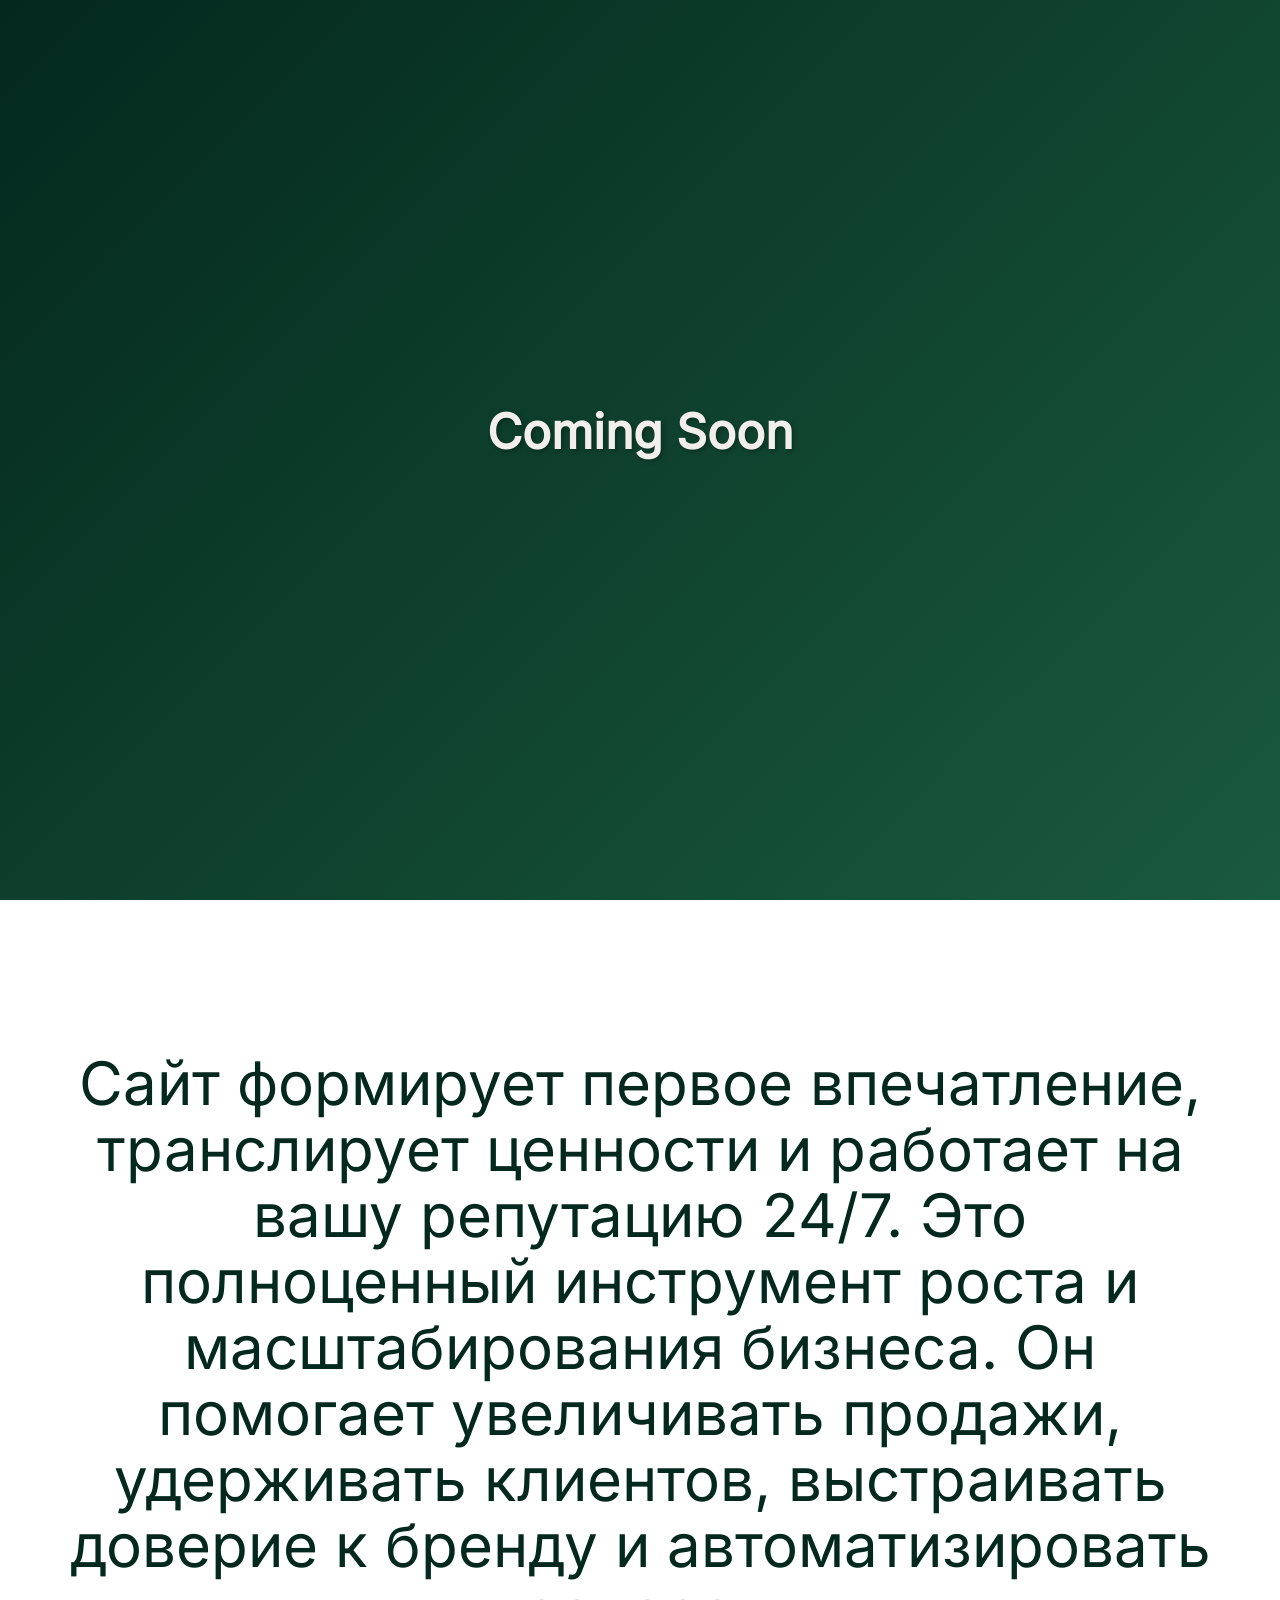
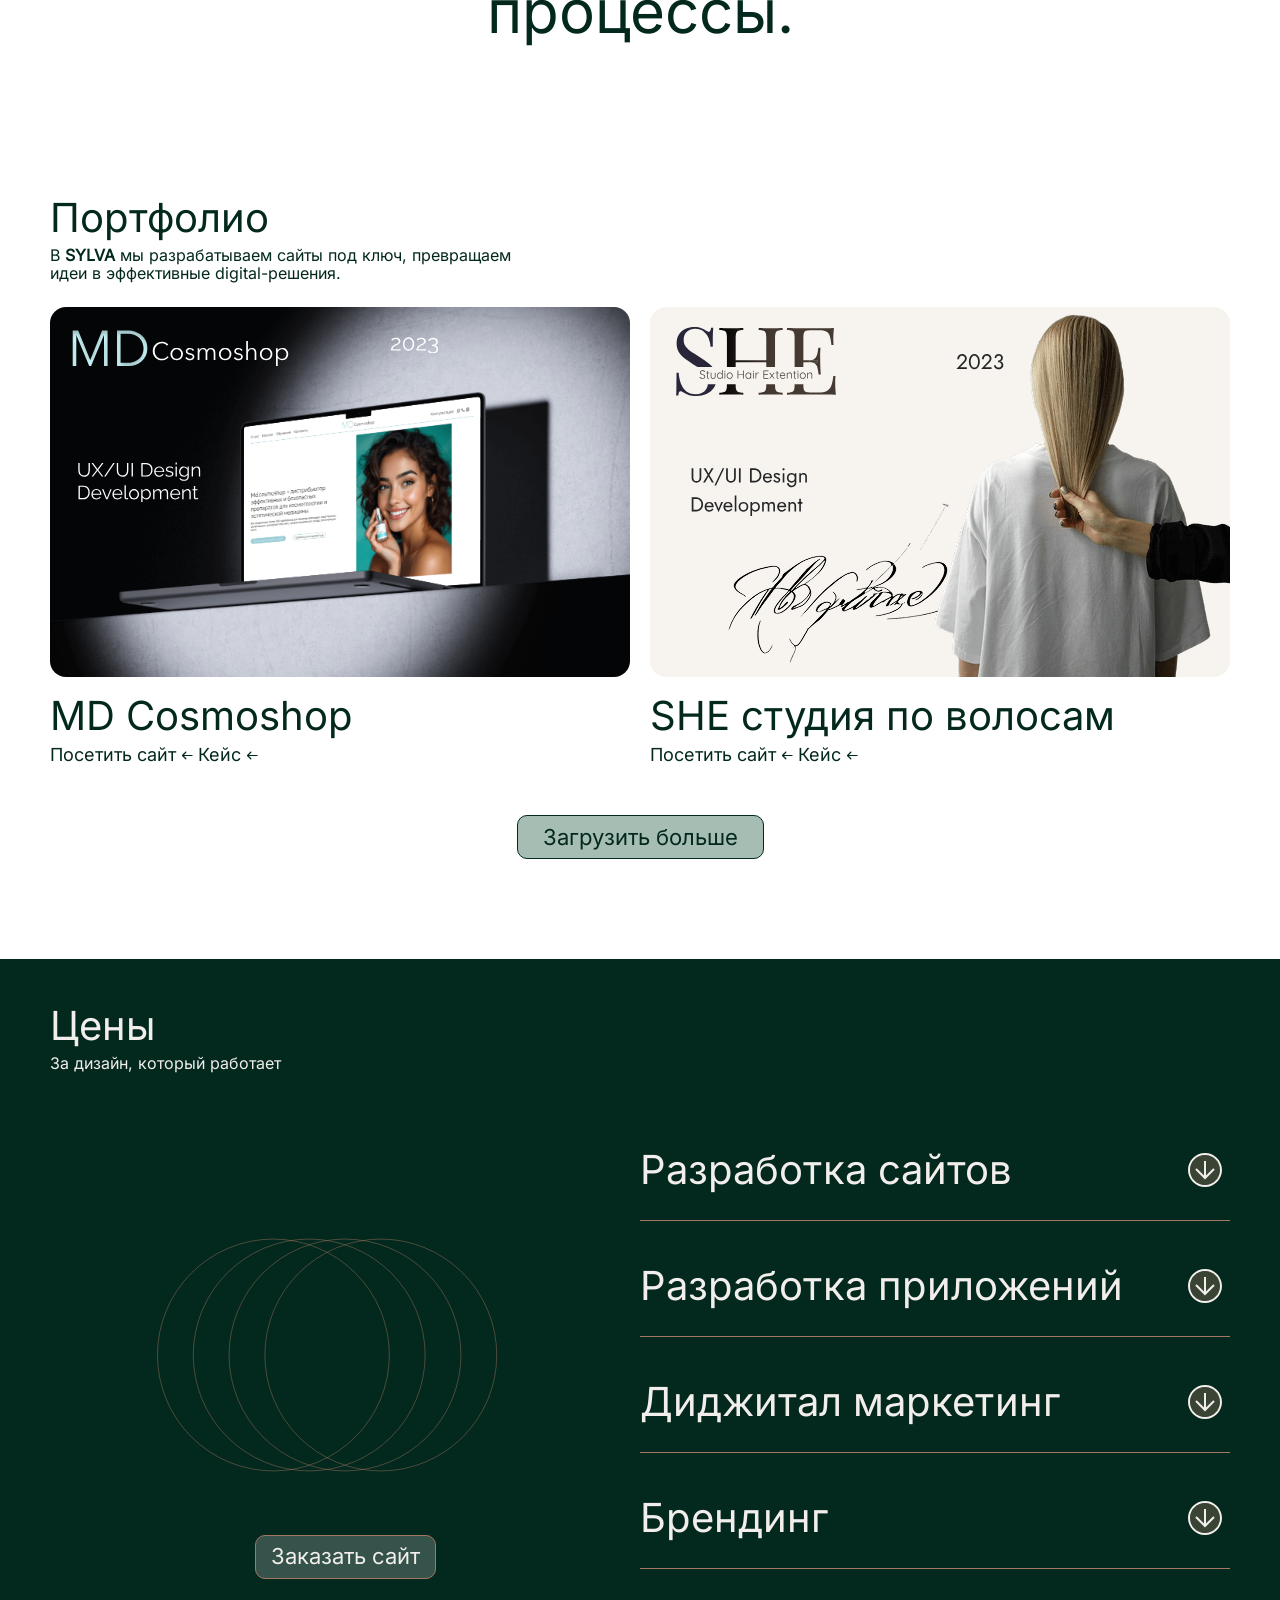
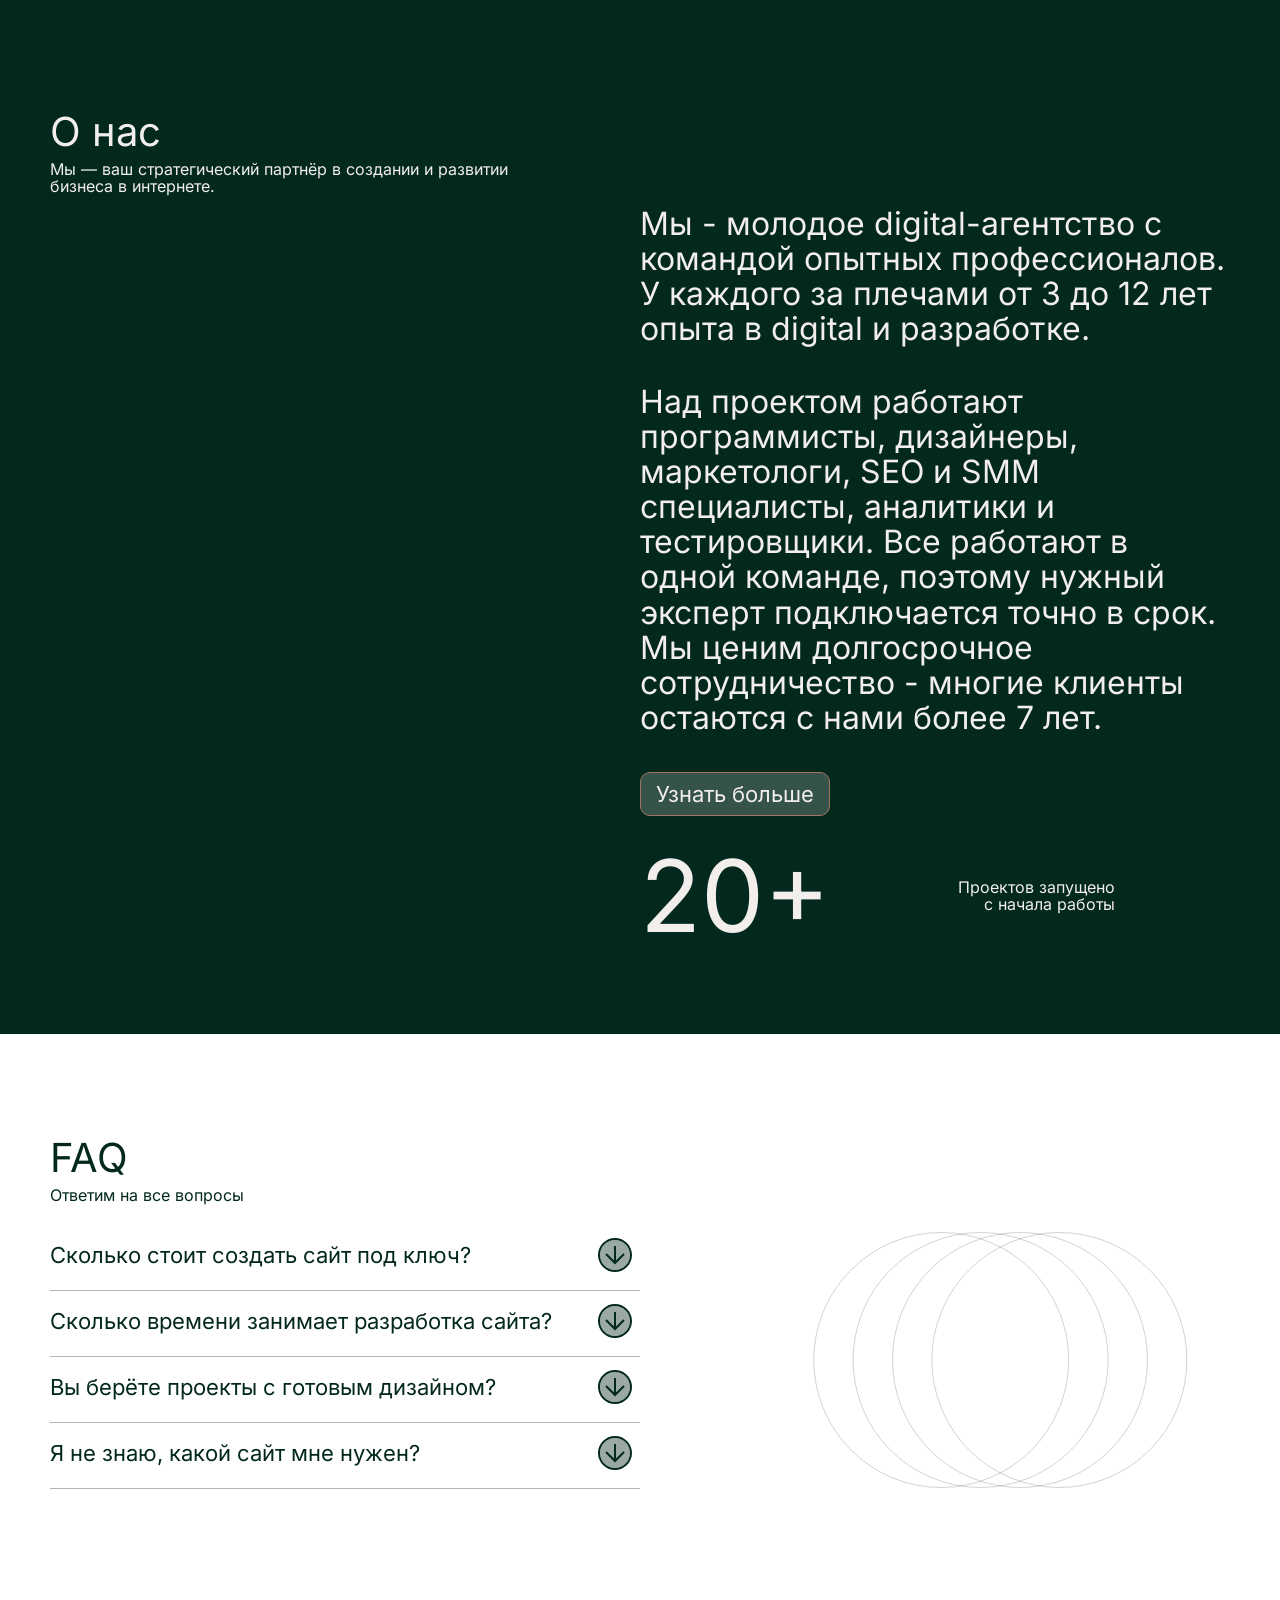
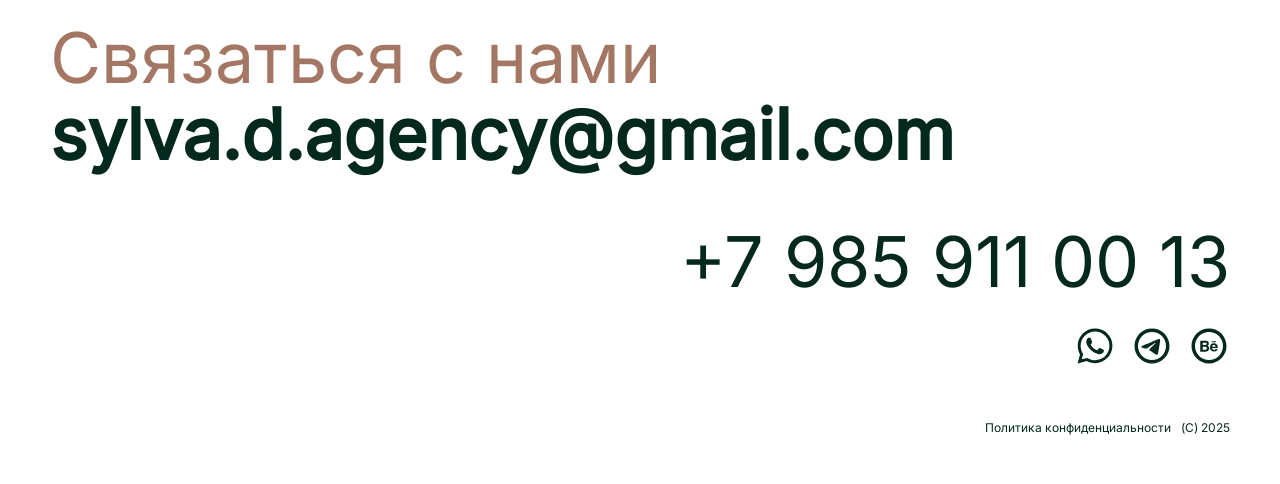
==== commit 78f2ff2d: "after text" ====
--- a/index.html
+++ b/index.html
@@ -151,7 +151,7 @@
                     <li><a href="#portfolio" class="nav__link">портфолио</a></li>
                     <li><a href="#prices" class="nav__link">цены и услуги</a></li>
                     <li><a href="#about" class="nav__link">о нас</a></li>
-                    <li><a href="#blog" class="nav__link">блог</a></li>
+                    <!-- <li><a href="#blog" class="nav__link">блог</a></li> -->
                     <li><a href="#contacts" class="nav__link">контакты</a></li>
                 </ul>
 
@@ -177,7 +177,7 @@
                     <li><a href="#portfolio" class="nav__link">портфолио</a></li>
                     <li><a href="#prices" class="nav__link">цены и услуги</a></li>
                     <li><a href="#about" class="nav__link">о нас</a></li>
-                    <li><a href="#blog" class="nav__link">блог</a></li>
+                    <!-- <li><a href="#blog" class="nav__link">блог</a></li> -->
                     <li><a href="#contacts" class="nav__link">контакты</a></li>
                 </ul>
             </nav>
@@ -203,38 +203,11 @@
             <div class="container">
 
                 <h1 class="hero__title">
-                    Digital агентство
-                    <svg class="hero__logo" width="137" height="65" viewBox="0 0 137 65" fill="none"
-                        xmlns="http://www.w3.org/2000/svg" role="img" aria-label="Sylva">
-                        <title>Sylva</title>
-                        <g filter="url(#filter0_d_358_50)">
-                            <path
-                                d="M19.4848 44.54C11.6848 44.54 6.64484 40.82 4.18484 35.96L11.0248 32C12.8248 34.94 15.1648 37.1 19.3048 37.1C22.7848 37.1 25.0048 35.36 25.0048 32.96C25.0048 30.08 22.7248 29.06 18.8848 27.38L16.7848 26.48C10.7248 23.9 6.70484 20.66 6.70484 13.82C6.70484 7.52 11.5048 2.72 19.0048 2.72C24.3448 2.72 28.1848 4.58 30.9448 9.44L24.4048 13.64C22.9648 11.06 21.4048 10.04 19.0048 10.04C16.5448 10.04 14.9848 11.6 14.9848 13.64C14.9848 16.16 16.5448 17.18 20.1448 18.74L22.2448 19.64C29.3848 22.7 33.4048 25.82 33.4048 32.84C33.4048 40.4 27.4648 44.54 19.4848 44.54ZM38.188 56.72L44.848 41.6L34.708 18.44H43.648L47.308 28.28C48.208 30.68 49.108 34.88 49.108 34.88C49.108 34.88 49.888 30.62 50.848 28.28L54.808 18.44H63.028L46.288 56.72H38.188ZM66.942 44V0.679996H74.982V44H66.942ZM92.7477 44.54L78.8877 18.44H87.8277L91.4277 26.06C92.6277 28.64 93.5277 32.84 93.5277 32.84C93.5277 32.84 94.3677 28.64 95.5077 26.06L98.9877 18.44H107.208L93.5277 44.54H92.7477ZM124.478 28.82C124.358 25.88 122.918 24.56 120.218 24.56C117.158 24.56 115.538 25.88 114.398 26.9L109.898 22.1C112.298 19.76 114.998 17.9 120.998 17.9C127.538 17.9 132.518 21.44 132.518 29.48V44H124.478L124.658 40.46C122.738 43.4 120.518 44.54 117.098 44.54C112.418 44.54 108.098 42.44 108.098 36.5C108.098 31.04 112.238 28.82 118.538 28.82H124.478ZM124.478 33.62H118.958C116.918 33.62 116.018 34.52 116.018 35.96C116.018 37.4 117.218 38.24 119.498 38.24C122.798 38.24 124.478 36.8 124.478 34.64V33.62Z"
-                                fill="#03281D" />
-                        </g>
-                        <defs>
-                            <filter id="filter0_d_358_50" x="0.184814" y="0.679993" width="136.333" height="64.04"
-                                filterUnits="userSpaceOnUse" color-interpolation-filters="sRGB">
-                                <feFlood flood-opacity="0" result="BackgroundImageFix" />
-                                <feColorMatrix in="SourceAlpha" type="matrix"
-                                    values="0 0 0 0 0 0 0 0 0 0 0 0 0 0 0 0 0 0 127 0" result="hardAlpha" />
-                                <feOffset dy="4" />
-                                <feGaussianBlur stdDeviation="2" />
-                                <feComposite in2="hardAlpha" operator="out" />
-                                <feColorMatrix type="matrix" values="0 0 0 0 0 0 0 0 0 0 0 0 0 0 0 0 0 0 0.25 0" />
-                                <feBlend mode="normal" in2="BackgroundImageFix" result="effect1_dropShadow_358_50" />
-                                <feBlend mode="normal" in="SourceGraphic" in2="effect1_dropShadow_358_50"
-                                    result="shape" />
-                            </filter>
-                        </defs>
-                    </svg>
-                    <span class="sr-only">Sylva</span>
-                    <br>с системным подходом
-                    <br>для роста продаж.
+                    Сильный сайт — это фундамент<br>доверия клиентов,<br>репутации и роста.
                 </h1>
                 <p class="hero__subtitle">
-                    digital-продакшн полного цикла, с собственной<br>продуктовой аналитикой, дизайном, веб-<br>и
-                    мобильной разработкой.
+                    В каждом проекте мы соединяем эстетику, аналитику,<br>технологии и глубокое понимание целевой
+                    аудитории<br>чтобы создавать веб-решения, которые продают.
                 </p>
                 <article class="hero__buttons">
                     <a href="/order.html" class="btn btn--primary hero__cta"><span>Заказать сайт</span></a>
@@ -290,29 +263,10 @@
         <section class="mission" aria-label="Наша миссия">
             <div class="container">
                 <h2 class="mission__title">
-                    Разрабатываем <br class="br-mobile">комплексную<br class="br-desktop"><br class="br-tablet">
-                    визуальную <br class="br-mobile">коммуникацию
-                    <span class="mission__icon mission__icon--for" aria-hidden="true">
-                        <!-- SVG вместо слова «для» -->
-                        <svg width="66" height="44" viewBox="0 0 66 44" fill="none" xmlns="http://www.w3.org/2000/svg">
-                            <path
-                                d="M5.18844 43C3.66844 43 2.54844 42.5 1.82844 41.5C1.10844 40.46 0.748438 39.2 0.748438 37.72C0.748438 36.16 1.10844 34.48 1.82844 32.68C2.54844 30.84 3.50844 29.12 4.70844 27.52C5.90844 25.88 7.24844 24.54 8.72844 23.5C10.2084 22.46 11.6884 21.94 13.1684 21.94C14.3284 21.94 15.3084 22.32 16.1084 23.08C16.9084 23.84 17.2884 24.74 17.2484 25.78C18.4484 23.06 19.4284 20.34 20.1884 17.62C20.9884 14.86 21.3884 12.08 21.3884 9.28C21.3884 7.12 21.0684 5.48 20.4284 4.36C19.7884 3.2 19.0084 2.4 18.0884 1.96C17.1684 1.52 16.2884 1.3 15.4484 1.3C13.7284 1.3 11.9884 2.06 10.2284 3.58C8.46844 5.1 6.96844 7.44 5.72844 10.6C5.60844 10.88 5.50844 11.14 5.42844 11.38C5.38844 11.58 5.32844 11.92 5.24844 12.4C3.72844 12.4 2.96844 11.96 2.96844 11.08C2.96844 10.56 3.16844 9.94 3.56844 9.22C3.96844 8.46 4.30844 7.86 4.58844 7.42C6.06844 5.18 7.88844 3.42 10.0484 2.14C12.2084 0.859997 14.3284 0.219996 16.4084 0.219996C17.8484 0.219996 19.1884 0.559997 20.4284 1.24C21.6684 1.88 22.6684 2.88 23.4284 4.24C24.1884 5.6 24.5684 7.36 24.5684 9.52C24.5684 11.84 24.2084 14.42 23.4884 17.26C22.8084 20.06 21.8684 22.9 20.6684 25.78C19.5084 28.62 18.1484 31.26 16.5884 33.7C15.0684 36.14 13.4684 38.16 11.7884 39.76C10.8684 40.64 9.84844 41.4 8.72844 42.04C7.64844 42.68 6.46844 43 5.18844 43ZM6.02844 41.68C7.14844 41.68 8.28844 41.08 9.44844 39.88C10.6084 38.64 11.6884 37.18 12.6884 35.5C13.1284 34.78 13.6084 33.92 14.1284 32.92C14.6484 31.88 15.1484 30.86 15.6284 29.86C16.1084 28.82 16.4284 27.96 16.5884 27.28C16.4684 25.96 16.1884 25.06 15.7484 24.58C15.3484 24.1 14.8484 23.86 14.2484 23.86C13.1684 23.86 12.0284 24.38 10.8284 25.42C9.66844 26.42 8.56844 27.72 7.52844 29.32C6.52844 30.92 5.70844 32.58 5.06844 34.3C4.42844 36.02 4.10844 37.6 4.10844 39.04C4.10844 39.76 4.24844 40.38 4.52844 40.9C4.80844 41.42 5.30844 41.68 6.02844 41.68ZM40.9231 37C40.0031 38.68 38.9031 40.1 37.6231 41.26C36.3431 42.38 34.9231 42.94 33.3631 42.94C31.8031 42.94 30.8231 42.4 30.4231 41.32C30.0631 40.2 30.1031 38.74 30.5431 36.94C31.0231 35.14 31.7631 33.18 32.7631 31.06C33.7631 28.9 34.8631 26.8 36.0631 24.76C36.5031 24.04 36.6231 23.68 36.4231 23.68C36.2631 23.68 35.9831 23.84 35.5831 24.16C35.2231 24.44 34.8831 24.74 34.5631 25.06C33.8031 25.78 32.9831 26.78 32.1031 28.06C31.2231 29.34 30.1031 31.16 28.7431 33.52C27.7031 35.28 26.7031 36.9 25.7431 38.38C24.7831 39.86 23.7831 41.04 22.7431 41.92C21.7431 42.76 20.6031 43.18 19.3231 43.18C18.3631 43.18 17.5031 42.9 16.7431 42.34C15.9831 41.74 15.6031 40.88 15.6031 39.76C15.6031 39.08 15.7631 38.34 16.0831 37.54C16.3631 36.74 16.7831 36.06 17.3431 35.5C17.9431 34.94 18.6631 34.7 19.5031 34.78C20.0631 34.82 20.5631 35.04 21.0031 35.44C20.2831 36.12 19.7231 36.92 19.3231 37.84C18.9231 38.76 18.7231 39.56 18.7231 40.24C18.7231 40.64 18.8031 41.02 18.9631 41.38C19.1631 41.7 19.5031 41.86 19.9831 41.86C20.7431 41.86 21.5231 41.44 22.3231 40.6C23.1631 39.72 24.0231 38.6 24.9031 37.24C25.8231 35.84 26.7231 34.4 27.6031 32.92C28.7631 31.04 29.9031 29.3 31.0231 27.7C32.1831 26.1 33.2631 24.86 34.2631 23.98C35.5431 22.9 36.7631 22.36 37.9231 22.36H38.1631C39.7631 22.36 40.2031 23.12 39.4831 24.64L37.3831 29.14C37.0231 29.86 36.5831 30.76 36.0631 31.84C35.5831 32.88 35.1031 33.96 34.6231 35.08C34.1831 36.16 33.8231 37.2 33.5431 38.2C33.3031 39.16 33.2231 39.94 33.3031 40.54C33.4231 41.14 33.8231 41.44 34.5031 41.44C35.4631 41.44 36.4031 40.96 37.3231 40C38.2831 39.04 39.1631 37.88 39.9631 36.52C40.2431 36.52 40.4631 36.58 40.6231 36.7C40.8231 36.82 40.9231 36.92 40.9231 37ZM42.5417 42.1C43.2217 42.1 44.0617 41.72 45.0617 40.96C46.1017 40.16 47.1817 39.16 48.3017 37.96C49.4217 36.72 50.4617 35.42 51.4217 34.06C50.9417 34.18 50.4417 34.24 49.9217 34.24C48.4817 34.24 47.4217 33.86 46.7417 33.1C46.1017 32.34 45.7817 31.4 45.7817 30.28C45.7817 29.08 46.1217 27.84 46.8017 26.56C47.4817 25.24 48.4217 24.14 49.6217 23.26C50.8617 22.38 52.2417 21.94 53.7617 21.94C55.7617 21.94 56.9617 22.8 57.3617 24.52C57.4817 24.2 57.6217 23.9 57.7817 23.62C58.0217 23.14 58.3417 22.82 58.7417 22.66C59.1417 22.46 59.6217 22.36 60.1817 22.36H63.4217C63.0617 22.64 62.3817 23.3 61.3817 24.34C60.4217 25.34 59.3017 27.14 58.0217 29.74C57.5817 30.62 57.1017 31.66 56.5817 32.86C56.0617 34.06 55.6217 35.28 55.2617 36.52C54.9017 37.76 54.7217 38.86 54.7217 39.82C54.7217 41.14 55.1817 41.8 56.1017 41.8C56.8617 41.8 57.6217 41.46 58.3817 40.78C59.1817 40.06 59.9417 39.16 60.6617 38.08C61.4217 37 62.1217 35.88 62.7617 34.72C63.4017 33.52 63.9217 32.42 64.3217 31.42C64.8017 31.42 65.0417 31.6 65.0417 31.96C64.6017 33 64.0417 34.18 63.3617 35.5C62.7217 36.82 61.9617 38.1 61.0817 39.34C60.2017 40.54 59.2217 41.54 58.1417 42.34C57.1017 43.1 55.9417 43.48 54.6617 43.48C53.5417 43.48 52.7417 43.16 52.2617 42.52C51.8217 41.88 51.6017 41.04 51.6017 40C51.6017 39 51.7617 37.92 52.0817 36.76C52.4017 35.6 52.7817 34.46 53.2217 33.34V33.4C52.0217 35.04 50.7817 36.62 49.5017 38.14C48.2217 39.66 46.9217 40.92 45.6017 41.92C44.2817 42.92 43.0217 43.42 41.8217 43.42C40.6617 43.42 39.7617 43.08 39.1217 42.4C38.4817 41.72 38.1617 40.86 38.1617 39.82C38.1617 39.02 38.3617 38.26 38.7617 37.54C39.1617 36.82 39.6617 36.22 40.2617 35.74C40.8617 35.26 41.4817 35.02 42.1217 35.02C42.4017 35.02 42.6617 35.06 42.9017 35.14C43.1817 35.22 43.4417 35.36 43.6817 35.56C42.9217 36.2 42.3417 36.98 41.9417 37.9C41.5417 38.82 41.3417 39.62 41.3417 40.3C41.3417 40.78 41.4217 41.2 41.5817 41.56C41.7817 41.92 42.1017 42.1 42.5417 42.1ZM50.5217 33.34C51.5217 33.34 52.4017 32.94 53.1617 32.14C53.9217 31.3 54.5217 30.28 54.9617 29.08C55.4417 27.84 55.6817 26.66 55.6817 25.54C55.6817 23.82 55.1617 22.96 54.1217 22.96C53.4817 22.96 52.8417 23.24 52.2017 23.8C51.5617 24.32 50.9617 25.02 50.4017 25.9C49.8417 26.74 49.3817 27.62 49.0217 28.54C48.7017 29.46 48.5417 30.3 48.5417 31.06C48.5417 31.7 48.6817 32.24 48.9617 32.68C49.2817 33.12 49.8017 33.34 50.5217 33.34Z"
-                                fill="#29263A" />
-                        </svg>
-                    </span><br class="br-desktop">
-                    <span class="mission__icon mission__icon--brands" aria-hidden="true">
-                        <!-- SVG вместо слова «брендов:» -->
-                        <svg width="149" height="63" viewBox="0 0 149 63" fill="none"
-                            xmlns="http://www.w3.org/2000/svg">
-                            <path
-                                d="M33.7842 5.44C33.8642 5.32 34.0042 5.26 34.2042 5.26C34.5242 5.26 34.6642 5.34 34.6242 5.5C34.6242 5.62 34.5442 5.82 34.3842 6.1C34.0642 6.62 33.6042 7.22 33.0042 7.9C32.4442 8.54 31.7442 9.1 30.9042 9.58C30.0642 10.06 29.0442 10.3 27.8442 10.3C26.8442 10.3 25.7842 10.1 24.6642 9.7C23.5842 9.26 22.4842 8.78 21.3642 8.26C20.2842 7.74 19.2642 7.28 18.3042 6.88C17.3442 6.44 16.5042 6.22 15.7842 6.22C14.6242 6.22 13.7042 6.6 13.0242 7.36C12.3442 8.08 12.0042 9.02 12.0042 10.18C12.0042 11.26 12.2642 12.56 12.7842 14.08C13.3442 15.56 13.9642 17.18 14.6442 18.94C15.3242 20.66 15.9242 22.44 16.4442 24.28C17.0042 26.08 17.2842 27.84 17.2842 29.56C17.2842 31.44 16.9242 33.36 16.2042 35.32C15.4842 37.24 14.5042 39.02 13.2642 40.66C12.0642 42.26 10.7042 43.56 9.18422 44.56C7.70422 45.52 6.18422 46 4.62422 46C3.06422 46 1.92422 45.5 1.20422 44.5C0.484219 43.46 0.124219 42.2 0.124219 40.72C0.124219 38.92 0.544219 37.04 1.38422 35.08C2.14422 33.24 3.14422 31.56 4.38422 30.04C5.66422 28.52 7.04422 27.3 8.52422 26.38C10.0042 25.42 11.4642 24.94 12.9042 24.94C13.2242 24.94 13.5642 24.98 13.9242 25.06C14.3242 25.1 14.7442 25.22 15.1842 25.42C14.6242 23.5 13.9642 21.54 13.2042 19.54C12.4442 17.5 11.7642 15.6 11.1642 13.84C10.5642 12.04 10.2642 10.5 10.2642 9.22C10.2642 7.58 10.8242 6.2 11.9442 5.08C13.0642 3.96 14.6642 3.4 16.7442 3.4C17.9042 3.4 19.0242 3.62 20.1042 4.06C21.2242 4.46 22.3042 4.94 23.3442 5.5C24.4242 6.02 25.4842 6.5 26.5242 6.94C27.5642 7.34 28.6042 7.54 29.6442 7.54C30.7242 7.54 31.5842 7.36 32.2242 7C32.8642 6.6 33.3842 6.08 33.7842 5.44ZM15.0642 29.98C15.0642 29.62 15.0242 29.2 14.9442 28.72C14.9042 28.2 14.7442 27.76 14.4642 27.4C14.2242 27.04 13.8242 26.86 13.2642 26.86C12.3042 26.86 11.1042 27.54 9.66422 28.9C8.22422 30.26 6.86422 32.24 5.58422 34.84C4.94422 36.2 4.42422 37.52 4.02422 38.8C3.66422 40.04 3.48422 41.12 3.48422 42.04C3.48422 42.84 3.64422 43.48 3.96422 43.96C4.28422 44.44 4.82422 44.68 5.58422 44.68C6.58422 44.68 7.62422 44.28 8.70422 43.48C9.82422 42.64 10.8642 41.52 11.8242 40.12C12.7842 38.72 13.5642 37.14 14.1642 35.38C14.7642 33.62 15.0642 31.82 15.0642 29.98ZM10.7841 62.38C10.3041 62.38 9.90406 62.32 9.58406 62.2C9.22406 62.12 8.76406 62.08 8.20406 62.08C8.40406 61.8 8.88406 60.96 9.64406 59.56C10.4041 58.2 11.3041 56.5 12.3441 54.46C13.3441 52.42 14.4041 50.24 15.5241 47.92C16.6041 45.6 17.6041 43.32 18.5241 41.08C19.4841 38.8 20.2241 36.8 20.7441 35.08C21.0241 34.16 21.2441 33.12 21.4041 31.96C21.5641 30.76 21.6441 29.42 21.6441 27.94C21.6441 27.38 21.5841 26.9 21.4641 26.5C21.3441 26.1 21.1241 25.88 20.8041 25.84L23.8041 25.36C24.0441 25.32 24.2641 25.3 24.4641 25.3C24.6641 25.26 24.8441 25.24 25.0041 25.24C25.3641 25.24 25.6041 25.38 25.7241 25.66C25.8841 25.9 25.9641 26.42 25.9641 27.22C25.9641 28.22 25.7841 29.5 25.4241 31.06C25.1041 32.58 24.7241 33.92 24.2841 35.08C24.7241 34.36 25.2841 33.44 25.9641 32.32C26.6841 31.2 27.5041 30.06 28.4241 28.9C29.3441 27.74 30.3041 26.78 31.3041 26.02C32.3041 25.22 33.2841 24.82 34.2441 24.82C34.4441 24.82 34.7041 24.86 35.0241 24.94C36.1441 25.22 36.9241 25.78 37.3641 26.62C37.8441 27.42 38.0841 28.38 38.0841 29.5C38.0841 30.7 37.8441 32.02 37.3641 33.46C36.9241 34.9 36.3241 36.32 35.5641 37.72C34.8041 39.08 33.9641 40.32 33.0441 41.44C31.9241 42.84 30.5841 43.96 29.0241 44.8C27.4641 45.64 25.8641 46.06 24.2241 46.06C22.7441 46.06 21.3641 45.68 20.0841 44.92L14.2641 59.26C13.7041 60.62 13.1441 61.48 12.5841 61.84C12.0241 62.2 11.4241 62.38 10.7841 62.38ZM22.3041 44.8C23.4241 44.8 24.6841 44.28 26.0841 43.24C27.4841 42.2 28.8241 40.88 30.1041 39.28C31.4241 37.64 32.5241 36 33.4041 34.36C34.0041 33.24 34.4441 32.22 34.7241 31.3C35.0041 30.34 35.1441 29.52 35.1441 28.84C35.1441 27.28 34.5841 26.5 33.4641 26.5C32.9441 26.5 32.2641 26.78 31.4241 27.34C30.6241 27.9 29.6841 28.92 28.6041 30.4C27.4441 32 26.1641 34.02 24.7641 36.46C23.4041 38.86 22.0041 41.4 20.5641 44.08C21.0441 44.56 21.6241 44.8 22.3041 44.8ZM44.6803 46.24C43.2003 46.24 41.8603 45.76 40.6603 44.8C39.5003 43.84 38.9203 42.38 38.9203 40.42C38.9203 38.78 39.2803 37.04 40.0003 35.2C40.7603 33.36 41.7403 31.64 42.9403 30.04C44.1803 28.4 45.5403 27.08 47.0203 26.08C48.5403 25.04 50.0603 24.52 51.5803 24.52C52.3403 24.52 53.0803 24.74 53.8003 25.18C54.5203 25.62 54.8803 26.38 54.8803 27.46C54.8803 28.46 54.5003 29.56 53.7403 30.76C52.9803 31.96 51.9003 33.08 50.5003 34.12C49.9003 34.56 49.1403 34.98 48.2203 35.38C47.3003 35.78 46.3803 36.12 45.4603 36.4C44.5403 36.64 43.7803 36.76 43.1803 36.76C42.9803 37.24 42.7803 37.88 42.5803 38.68C42.4203 39.48 42.3403 40.3 42.3403 41.14C42.3403 42.14 42.5403 43.04 42.9403 43.84C43.3403 44.64 44.0803 45.04 45.1603 45.04C46.4803 45.04 47.7003 44.66 48.8203 43.9C49.9803 43.14 51.0003 42.18 51.8803 41.02C52.8003 39.86 53.5803 38.68 54.2203 37.48C54.8603 36.28 55.3603 35.26 55.7203 34.42C56.2003 34.42 56.4403 34.6 56.4403 34.96C55.9203 36.08 55.3203 37.3 54.6403 38.62C54.0003 39.94 53.2203 41.18 52.3003 42.34C51.4203 43.46 50.3403 44.4 49.0603 45.16C47.8203 45.88 46.3603 46.24 44.6803 46.24ZM43.6003 35.68C44.1603 35.68 45.1003 35.48 46.4203 35.08C47.7403 34.64 48.9403 33.96 50.0203 33.04C51.0603 32.12 51.8603 31.12 52.4203 30.04C52.9803 28.92 53.2603 27.98 53.2603 27.22C53.2603 26.34 52.9403 25.9 52.3003 25.9C51.8203 25.9 51.1603 26.22 50.3203 26.86C49.4803 27.5 48.4403 28.58 47.2003 30.1C46.4403 31.06 45.7203 32.1 45.0403 33.22C44.3603 34.34 43.8803 35.16 43.6003 35.68ZM55.2319 45.1C55.1919 45.5 54.9519 45.78 54.5119 45.94C54.1119 46.06 53.7119 46.12 53.3119 46.12C52.6719 46.12 52.1919 46.22 51.8719 46.42C51.8719 45.62 52.0919 44.5 52.5319 43.06C52.9719 41.58 53.4919 40 54.0919 38.32C54.7319 36.6 55.3719 35 56.0119 33.52C56.6919 32 57.2519 30.82 57.6919 29.98C58.6519 28.22 59.4519 27.1 60.0919 26.62C60.7719 26.14 61.5519 25.9 62.4319 25.9C63.2319 25.9 63.7919 25.94 64.1119 26.02C64.4719 26.06 64.7319 26.08 64.8919 26.08C64.0119 26.56 62.9719 27.68 61.7719 29.44C60.6119 31.2 59.5119 33.16 58.4719 35.32C58.7919 35 59.1519 34.74 59.5519 34.54C59.9919 34.34 60.4919 34.24 61.0519 34.24C61.8119 34.24 62.4719 34.38 63.0319 34.66C63.5919 34.9 64.3719 35.02 65.3719 35.02C66.1319 35.02 66.6319 34.78 66.8719 34.3C67.5119 32.86 68.1719 31.46 68.8519 30.1C69.5319 28.7 70.0919 27.54 70.5319 26.62C70.7719 26.1 71.0919 25.76 71.4919 25.6C71.9319 25.44 72.4119 25.36 72.9319 25.36H76.1719C75.4919 25.92 74.9119 26.44 74.4319 26.92C73.9919 27.36 73.5519 27.9 73.1119 28.54C72.7119 29.18 72.1919 30.1 71.5519 31.3C71.0319 32.3 70.4119 33.6 69.6919 35.2C68.9719 36.8 68.4319 38.22 68.0719 39.46C67.9119 39.9 67.7719 40.42 67.6519 41.02C67.5719 41.62 67.5319 42.18 67.5319 42.7C67.5319 43.34 67.6319 43.88 67.8319 44.32C68.0319 44.76 68.3719 44.98 68.8519 44.98C69.6119 44.98 70.3919 44.66 71.1919 44.02C71.9919 43.34 72.7719 42.48 73.5319 41.44C74.2919 40.36 74.9919 39.2 75.6319 37.96C76.3119 36.72 76.8919 35.54 77.3719 34.42C77.6919 34.42 77.8919 34.46 77.9719 34.54C78.0519 34.62 78.0919 34.76 78.0919 34.96C77.6119 36.16 77.0119 37.44 76.2919 38.8C75.6119 40.12 74.8119 41.36 73.8919 42.52C73.0119 43.68 72.0319 44.64 70.9519 45.4C69.9119 46.12 68.7919 46.48 67.5919 46.48C66.3919 46.48 65.5319 46.12 65.0119 45.4C64.5319 44.68 64.2919 43.78 64.2919 42.7C64.2919 42.14 64.3519 41.54 64.4719 40.9C64.6319 40.26 64.8119 39.62 65.0119 38.98C65.1719 38.5 65.3519 38 65.5519 37.48C65.7519 36.92 65.9719 36.38 66.2119 35.86C65.9719 36.18 65.6719 36.44 65.3119 36.64C64.9519 36.8 64.4919 36.88 63.9319 36.88C63.3719 36.88 62.9119 36.8 62.5519 36.64C62.1919 36.48 61.8119 36.32 61.4119 36.16C61.0119 36 60.4919 35.92 59.8519 35.92C59.4519 35.92 59.0319 36 58.5919 36.16C58.1919 36.32 57.8719 36.68 57.6319 37.24C57.0319 38.64 56.5119 40.02 56.0719 41.38C55.6719 42.74 55.3919 43.98 55.2319 45.1ZM78.8916 46C77.3716 46 76.2516 45.5 75.5316 44.5C74.8116 43.46 74.4516 42.2 74.4516 40.72C74.4516 39.16 74.8116 37.48 75.5316 35.68C76.2516 33.84 77.2116 32.12 78.4116 30.52C79.6116 28.88 80.9516 27.54 82.4316 26.5C83.9116 25.46 85.3916 24.94 86.8716 24.94C88.0316 24.94 89.0116 25.32 89.8116 26.08C90.6116 26.84 90.9916 27.74 90.9516 28.78C92.1516 26.06 93.1316 23.34 93.8916 20.62C94.6916 17.86 95.0916 15.08 95.0916 12.28C95.0916 10.12 94.7716 8.48 94.1316 7.36C93.4916 6.2 92.7116 5.4 91.7916 4.96C90.8716 4.52 89.9916 4.3 89.1516 4.3C87.4316 4.3 85.6916 5.06 83.9316 6.58C82.1716 8.1 80.6716 10.44 79.4316 13.6C79.3116 13.88 79.2116 14.14 79.1316 14.38C79.0916 14.58 79.0316 14.92 78.9516 15.4C77.4316 15.4 76.6716 14.96 76.6716 14.08C76.6716 13.56 76.8716 12.94 77.2716 12.22C77.6716 11.46 78.0116 10.86 78.2916 10.42C79.7716 8.18 81.5916 6.42 83.7516 5.14C85.9116 3.86 88.0316 3.22 90.1116 3.22C91.5516 3.22 92.8916 3.56 94.1316 4.24C95.3716 4.88 96.3716 5.88 97.1316 7.24C97.8916 8.6 98.2716 10.36 98.2716 12.52C98.2716 14.84 97.9116 17.42 97.1916 20.26C96.5116 23.06 95.5716 25.9 94.3716 28.78C93.2116 31.62 91.8516 34.26 90.2916 36.7C88.7716 39.14 87.1716 41.16 85.4916 42.76C84.5716 43.64 83.5516 44.4 82.4316 45.04C81.3516 45.68 80.1716 46 78.8916 46ZM79.7316 44.68C80.8516 44.68 81.9916 44.08 83.1516 42.88C84.3116 41.64 85.3916 40.18 86.3916 38.5C86.8316 37.78 87.3116 36.92 87.8316 35.92C88.3516 34.88 88.8516 33.86 89.3316 32.86C89.8116 31.82 90.1316 30.96 90.2916 30.28C90.1716 28.96 89.8916 28.06 89.4516 27.58C89.0516 27.1 88.5516 26.86 87.9516 26.86C86.8716 26.86 85.7316 27.38 84.5316 28.42C83.3716 29.42 82.2716 30.72 81.2316 32.32C80.2316 33.92 79.4116 35.58 78.7716 37.3C78.1316 39.02 77.8116 40.6 77.8116 42.04C77.8116 42.76 77.9516 43.38 78.2316 43.9C78.5116 44.42 79.0116 44.68 79.7316 44.68ZM99.0384 46C97.3984 46 96.1784 45.42 95.3784 44.26C94.6184 43.06 94.2384 41.62 94.2384 39.94C94.2384 38.38 94.5384 36.76 95.1384 35.08C95.7784 33.24 96.6584 31.56 97.7784 30.04C98.9384 28.52 100.198 27.3 101.558 26.38C102.958 25.42 104.338 24.94 105.698 24.94C107.338 24.94 108.538 25.5 109.298 26.62C110.098 27.74 110.498 29.16 110.498 30.88C110.498 32.08 110.298 33.34 109.898 34.66C109.498 35.98 108.958 37.28 108.278 38.56C108.798 39.08 109.538 39.34 110.498 39.34C111.618 39.34 112.578 38.98 113.378 38.26C114.178 37.54 114.958 36.26 115.718 34.42C116.198 34.42 116.438 34.6 116.438 34.96C115.678 36.8 114.798 38.16 113.798 39.04C112.838 39.88 111.598 40.28 110.078 40.24C109.158 40.24 108.398 39.98 107.798 39.46C106.678 41.3 105.338 42.86 103.778 44.14C102.258 45.38 100.678 46 99.0384 46ZM99.8784 44.68C100.798 44.68 101.718 44.3 102.638 43.54C103.558 42.74 104.398 41.84 105.158 40.84C105.918 39.84 106.458 38.98 106.778 38.26C106.138 37.1 105.758 36.24 105.638 35.68C105.558 35.08 105.518 34.64 105.518 34.36C105.518 33.6 105.718 33.02 106.118 32.62C106.518 32.22 106.918 32.02 107.318 32.02C107.878 32.02 108.358 32.26 108.758 32.74C108.838 32.3 108.898 31.9 108.938 31.54C108.978 31.14 108.998 30.76 108.998 30.4C108.998 29.36 108.798 28.52 108.398 27.88C108.038 27.2 107.458 26.86 106.658 26.86C105.818 26.86 104.938 27.22 104.018 27.94C103.098 28.66 102.218 29.62 101.378 30.82C100.578 32.02 99.8784 33.36 99.2784 34.84C98.7584 36.08 98.3584 37.26 98.0784 38.38C97.7984 39.46 97.6584 40.46 97.6584 41.38C97.6584 42.38 97.8384 43.18 98.1984 43.78C98.5584 44.38 99.1184 44.68 99.8784 44.68ZM131.972 31.18C131.972 32.38 131.652 33.82 131.012 35.5C130.372 37.18 129.472 38.82 128.312 40.42C127.152 42.02 125.772 43.36 124.172 44.44C122.612 45.48 120.912 46 119.072 46C117.472 46 116.352 45.52 115.712 44.56C115.072 43.6 114.752 42.4 114.752 40.96C114.752 40.16 114.852 39.34 115.052 38.5C115.252 37.66 115.672 36.56 116.312 35.2C115.952 35.2 115.752 35.12 115.712 34.96C115.712 34.76 115.712 34.58 115.712 34.42C116.112 33.46 116.692 32.2 117.452 30.64C118.212 29.04 119.092 27.3 120.092 25.42C121.092 23.5 122.152 21.58 123.272 19.66C124.392 17.74 125.512 15.94 126.632 14.26C127.752 12.54 128.812 11.12 129.812 10C132.412 6.92 134.952 4.52 137.432 2.8C139.912 1.04 142.292 0.159997 144.572 0.159997C145.932 0.159997 146.972 0.499997 147.692 1.18C148.452 1.82 148.832 2.68 148.832 3.76C148.832 5.24 148.152 7.04 146.792 9.16C145.432 11.24 143.392 13.4 140.672 15.64C139.032 17 136.852 18.48 134.132 20.08C131.412 21.64 128.212 22.94 124.532 23.98H124.412C123.052 26.46 121.832 28.86 120.752 31.18C119.712 33.5 118.892 35.6 118.292 37.48C117.692 39.32 117.392 40.8 117.392 41.92C117.392 42.52 117.452 43.06 117.572 43.54C117.652 43.86 117.832 44.16 118.112 44.44C118.432 44.68 118.812 44.8 119.252 44.8C119.812 44.8 120.452 44.58 121.172 44.14C121.932 43.7 122.772 42.92 123.692 41.8C124.252 41.12 124.832 40.3 125.432 39.34C126.032 38.38 126.592 37.4 127.112 36.4C127.632 35.36 128.052 34.44 128.372 33.64C129.052 32.04 129.392 30.58 129.392 29.26C129.392 27.98 129.092 27.14 128.492 26.74C127.932 26.34 127.072 26.14 125.912 26.14C125.192 26.14 124.832 25.94 124.832 25.54C124.832 25.38 124.932 25.22 125.132 25.06C125.372 24.9 125.692 24.82 126.092 24.82C127.612 24.82 128.972 25.38 130.172 26.5C131.372 27.62 131.972 29.18 131.972 31.18ZM144.572 2.14C143.212 2.14 141.712 2.72 140.072 3.88C138.472 5 136.812 6.52 135.092 8.44C133.372 10.36 131.672 12.54 129.992 14.98C128.352 17.38 126.792 19.86 125.312 22.42C128.392 21.46 131.192 20.24 133.712 18.76C136.232 17.24 138.272 15.84 139.832 14.56C142.192 12.6 143.952 10.72 145.112 8.92C146.272 7.08 146.852 5.58 146.852 4.42C146.852 3.74 146.652 3.2 146.252 2.8C145.892 2.36 145.332 2.14 144.572 2.14ZM143.94 33.4C143.3 33.4 142.78 33.2 142.38 32.8C141.98 32.4 141.78 31.9 141.78 31.3C141.78 30.5 142.08 29.82 142.68 29.26C143.28 28.66 143.96 28.36 144.72 28.36C145.36 28.36 145.88 28.56 146.28 28.96C146.68 29.36 146.88 29.86 146.88 30.46C146.88 31.22 146.56 31.9 145.92 32.5C145.32 33.1 144.66 33.4 143.94 33.4ZM137.22 46.9C136.66 46.9 136.18 46.7 135.78 46.3C135.38 45.9 135.18 45.4 135.18 44.8C135.18 44 135.48 43.32 136.08 42.76C136.68 42.2 137.36 41.92 138.12 41.92C138.76 41.92 139.26 42.12 139.62 42.52C140.02 42.88 140.22 43.36 140.22 43.96C140.22 44.72 139.9 45.4 139.26 46C138.66 46.6 137.98 46.9 137.22 46.9Z"
-                                fill="#29263A" />
-                        </svg>
-                    </span><br class="br-tablet">
-                    от <br class="br-mobile">стратегии и<br class="br-desktop">
-                    графической <br class="br-mobile"><br class="br-tablet">айдентики до<br class="br-desktop">
-                    внедрения в <br class="br-mobile"><br class="br-tablet"><span class="mission__bold">цифровую
-                        среду</span>.
+                    Сайт формирует первое впечатление, транслирует ценности и работает на вашу репутацию 24/7.
+                    Это полноценный инструмент роста и масштабирования бизнеса.
+                    Он помогает увеличивать продажи, удерживать клиентов, выстраивать доверие к бренду и
+                    автоматизировать процессы.
                 </h2>
             </div>
         </section>
@@ -322,8 +276,10 @@
         <!-- Portfolio Section -->
         <section class="portfolio" id="portfolio" aria-label="Наши проекты">
             <div class="container">
-                <h2 class="section-title">Наши проекты</h2>
-                <p class="section-subtitle">Сайты для бизнеса, которые работают</p>
+                <h2 class="section-title">Портфолио</h2>
+                <p class="section-subtitle">В <strong>SYLVA</strong> мы разрабатываем сайты под ключ, превращаем идеи в
+                    эффективные
+                    digital-решения. </p>
 
                 <div class="portfolio__grid" role="list">
                     <!-- Проект 1 -->
@@ -555,29 +511,31 @@
                             <div id="service-1" class="prices__panel" role="tabpanel" aria-labelledby="tab-service-1"
                                 hidden>
                                 <p class="prices__description">
-                                    После получения оплаты мы приступаем к разработке всех страниц. По завершении
-                                    согласовываем видеозвонок и презентуем дизайн. После звонка фиксируем результаты
-                                    письмом на электронную почту, просим утвердить этап или внести правки.
+                                    Используя передовые технологии, AI и, главное, наш опыт, мы создаем эффективные
+                                    сайты, которые выделяют вас на фоне конкурентов и работают на результат.
                                 </p>
                                 <table class="prices__table">
                                     <tbody>
-                                        <tr
-                                            data-details="У каждого сайта есть всего 4 секунды, чтобы задержать пользователя. Мы знаем, как с помощью лендинга не только привлечь внимание, но и увеличить продажи в несколько раз.">
+                                        <tr data-details="Одностраничный сайт. Быстрый запуск. Адаптивный дизайн и SEO сразу. Структура, заточенная под продажи.
+                                             Лёгкое обновление. Интеграция с CRM и аналитикой.">
                                             <td>Лендинг</td>
                                             <td>от 85 000</td>
                                             <td>от 12 дней</td>
                                         </tr>
-                                        <tr>
+                                        <tr
+                                            data-details="Сайт-каталог — идеальное решение для компаний с широким ассортиментом. Удобная структура, поиск, фильтры и SEO помогают привлекать клиентов и увеличивать продажи без лишних затрат.">
                                             <td>Сайт-каталог</td>
                                             <td>от 135 000</td>
                                             <td>от 16 дней</td>
                                         </tr>
-                                        <tr>
+                                        <tr
+                                            data-details="Сайт представляет компанию, ее продукты и услуги. Направлен на привлечение клиентов, партнеров, потенциальных сотрудников. Используется для получения заявок и улучшения коммуникации с целевой аудиторией.">
                                             <td>Корпоративный сайт</td>
                                             <td>от 155 000</td>
                                             <td>от 21 дня</td>
                                         </tr>
-                                        <tr>
+                                        <tr
+                                            data-details="Интернет-магазин - полноценный онлайн-магазин с каталогом товаров, личным кабинетом, онлайн-оплатой, модулями доставки и услуг кредитования, интеграцией с 1С, CRM и другими системами.">
                                             <td>Интернет-магазин</td>
                                             <td>от 185 000</td>
                                             <td>от 21 дня</td>
@@ -588,7 +546,7 @@
                         </div>
 
                         <!-- Разработка приложений (collapsed) -->
-                        <div class="prices__item">
+                        <div class=" prices__item">
                             <button class="prices__header" role="tab" aria-expanded="false" aria-controls="service-2"
                                 id="tab-service-2">
                                 <span class="prices__title">Разработка приложений</span>
@@ -609,31 +567,25 @@
                             <div id="service-2" class="prices__panel" role="tabpanel" aria-labelledby="tab-service-2"
                                 hidden>
                                 <p class="prices__description">
-                                    После получения оплаты мы приступаем к разработке всех страниц. По завершении
-                                    согласовываем видеозвонок и презентуем дизайн. После звонка фиксируем результаты
-                                    письмом на электронную почту, просим утвердить этап или внести правки.
+                                    Разрабатываем приложения для iOS, Android, кроссплатформенные, которые решают
+                                    бизнес-задачи: продают, автоматизируют, улучшают сервис.
                                 </p>
                                 <table class="prices__table">
                                     <tbody>
-                                        <tr>
-                                            <td>Лендинг</td>
-                                            <td>от 85 000</td>
-                                            <td>от 12 дней</td>
-                                        </tr>
-                                        <tr>
-                                            <td>Сайт-каталог</td>
-                                            <td>от 135 000</td>
-                                            <td>от 16 дней</td>
-                                        </tr>
-                                        <tr>
-                                            <td>Корпоративный сайт</td>
-                                            <td>от 155 000</td>
-                                            <td>от 21 дня</td>
-                                        </tr>
-                                        <tr>
-                                            <td>Интернет-магазин</td>
-                                            <td>от 185 000</td>
-                                            <td>от 21 дня</td>
+                                        <tr data-details="Быстрые и функциональные для iOS и Android.">
+                                            <td>Нативные и кроссплатформенные</td>
+                                            <td>от 350 000</td>
+                                            <td>от 30 дней</td>
+                                        </tr>
+                                        <tr data-details="Работают без установки, легко обновляются.">
+                                            <td>Веб-приложения (PWA)</td>
+                                            <td>от 350 000</td>
+                                            <td>от 30 дней</td>
+                                        </tr>
+                                        <tr data-details="Автоматизация, CRM, доставка, бронирование.">
+                                            <td>Корпоративные и сервисные</td>
+                                            <td>от 450 000</td>
+                                            <td>от 30 дней</td>
                                         </tr>
                                     </tbody>
                                 </table>
@@ -662,31 +614,34 @@
                             <div id="service-3" class="prices__panel" role="tabpanel" aria-labelledby="tab-service-3"
                                 hidden>
                                 <p class="prices__description">
-                                    После получения оплаты мы приступаем к разработке всех страниц. По завершении
-                                    согласовываем видеозвонок и презентуем дизайн. После звонка фиксируем результаты
-                                    письмом на электронную почту, просим утвердить этап или внести правки.
+                                    Разрабатываем стратегию продвижения, увеличиваем трафик, конверсии и продажи через
+                                    SEO, контекст, соцсети, email и таргет, чтобы сайт продавал и работал на результат.
                                 </p>
                                 <table class="prices__table">
                                     <tbody>
-                                        <tr>
-                                            <td>Лендинг</td>
-                                            <td>от 85 000</td>
-                                            <td>от 12 дней</td>
-                                        </tr>
-                                        <tr>
-                                            <td>Сайт-каталог</td>
-                                            <td>от 135 000</td>
-                                            <td>от 16 дней</td>
-                                        </tr>
-                                        <tr>
-                                            <td>Корпоративный сайт</td>
-                                            <td>от 155 000</td>
-                                            <td>от 21 дня</td>
-                                        </tr>
-                                        <tr>
-                                            <td>Интернет-магазин</td>
-                                            <td>от 185 000</td>
-                                            <td>от 21 дня</td>
+                                        <tr
+                                            data-details="Увеличиваем количество заявок, звонков и целевых действий на сайте с помощью контекстной рекламы">
+                                            <td>Контекстная реклама</td>
+                                            <td>от 50 000</td>
+                                            <td>от 30 дней</td>
+                                        </tr>
+                                        <tr
+                                            data-details="Увеличиваем продажи с помощью поисковой оптимизации, чтобы Яндекс или Google показывали ваш сайт целевой аудитории. Долгосрочная системная стратегия - постоянный рост клиентов из поиска">
+                                            <td>SEO</td>
+                                            <td>от 60 000</td>
+                                            <td>от 30 дней</td>
+                                        </tr>
+                                        <tr
+                                            data-details="Социальные сети - отличный инструмент для продвижения бренда и коммуникации с целевой аудиторией. Мы предлагаем весь спектр работ от оформления до настройки рекламы">
+                                            <td>SMM</td>
+                                            <td>от 100 000</td>
+                                            <td>от 30 дней</td>
+                                        </tr>
+                                        <tr
+                                            data-details="Мы создаём контент, который работает на результат: тексты привлекают внимание, повышают конверсию и помогают сайту подниматься в поисковой выдаче.">
+                                            <td>Контент-маркетинг</td>
+                                            <td>от 30 000</td>
+                                            <td>от 2 дней</td>
                                         </tr>
                                     </tbody>
                                 </table>
@@ -715,31 +670,35 @@
                             <div id="service-4" class="prices__panel" role="tabpanel" aria-labelledby="tab-service-4"
                                 hidden>
                                 <p class="prices__description">
-                                    После получения оплаты мы приступаем к разработке всех страниц. По завершении
-                                    согласовываем видеозвонок и презентуем дизайн. После звонка фиксируем результаты
-                                    письмом на электронную почту, просим утвердить этап или внести правки.
+                                    Почему дизайн влияет на продажи?
+                                    Потому что 90% информации, поступающей в мозг - визуальная и самый быстрый способ
+                                    донесения информации - визуальный.
                                 </p>
                                 <table class="prices__table">
                                     <tbody>
-                                        <tr>
-                                            <td>Лендинг</td>
-                                            <td>от 85 000</td>
+                                        <tr
+                                            data-details="Брендбук — это руководство по использованию фирменного стиля. Определяет правила оформления всех материалов, сохраняет целостность и узнаваемость бренда для клиентов и партнеров.">
+                                            <td>Брендбук</td>
+                                            <td>от 50 000</td>
                                             <td>от 12 дней</td>
                                         </tr>
-                                        <tr>
-                                            <td>Сайт-каталог</td>
-                                            <td>от 135 000</td>
-                                            <td>от 16 дней</td>
-                                        </tr>
-                                        <tr>
-                                            <td>Корпоративный сайт</td>
-                                            <td>от 155 000</td>
-                                            <td>от 21 дня</td>
-                                        </tr>
-                                        <tr>
-                                            <td>Интернет-магазин</td>
-                                            <td>от 185 000</td>
-                                            <td>от 21 дня</td>
+                                        <tr
+                                            data-details="Создаем эффективные презентации и коммерческие предложения, которые наглядно демонстрируют преимущества вашего продукта и помогают заключить сделку.">
+                                            <td>Презентации</td>
+                                            <td>от 15 000</td>
+                                            <td>от 2 дней</td>
+                                        </tr>
+                                        <tr
+                                            data-details="Разрабатываем рекламные баннеры и email-рассылки, которые привлекают внимание целевой аудитории, повышают узнаваемость и стимулируют продажи.">
+                                            <td>Баннеры, рассылки</td>
+                                            <td>от 5 000</td>
+                                            <td>от 2 дней</td>
+                                        </tr>
+                                        <tr
+                                            data-details="Создаем понятные и продающие визуалы: карточки товаров, виджеты, инфографику и стикерпаки, которые улучшают восприятие информации и вовлеченность.">
+                                            <td>Визуалы для контента</td>
+                                            <td>от 5 000</td>
+                                            <td>от 2 дней</td>
                                         </tr>
                                     </tbody>
                                 </table>
@@ -752,31 +711,78 @@
 
 
         <!-- About Section -->
-        <section class="about" id="about" aria-label="О компании">
+        <section class=" about" id="about" aria-label="О компании">
             <div class="container">
                 <h2 class="section-title section-title--light">О нас</h2>
                 <p class="section-subtitle section-subtitle--light">
-                    Мы — ваш стратегический партнёр в создании и развитии бизнеса в интернете.
+                    Мы — ваш стратегический партнёр в создании и развитии бизнеса в
+                    интернете.
                 </p>
                 <div class="about__content">
                     <p class="about__text">
-                        Помогаем сформулировать идею, спроектировать и запустить цифровой продукт — от первого наброска
-                        до постоянной поддержки и доработок.
+                        Мы - молодое digital-агентство с командой опытных профессионалов. У каждого за плечами от 3 до
+                        12 лет опыта в digital и разработке.
                     </p>
                     <p class="about__text">
-                        Берём инициативу на себя, работаем проактивно и комплексно. Развиваем ваш онлайн-бизнес,
-                        усиливая позиции в сети и повышая конверсию.
+                        Над проектом работают программисты, дизайнеры, маркетологи, SEO и SMM специалисты, аналитики и
+                        тестировщики. Все работают в одной команде, поэтому нужный эксперт подключается точно в срок.
+                        Мы ценим долгосрочное сотрудничество - многие клиенты остаются с нами более 7 лет.
+
                     </p>
-                    <p class="about__text" style="display: none;">
-                        Про нас новый текст
-                    </p>
+                    <div class="about__text" style="display: none;">
+                        <section>
+                            <h2>Как мы превращаем идеи в результаты</h2>
+
+                            <ol>
+                                <li>
+                                    <strong>Изучаем бизнес клиента и его конкурентов.</strong> Анализируем потребности
+                                    целевой аудитории, рыночные тенденции и опыт отрасли, чтобы подобрать оптимальное
+                                    решение.
+                                </li>
+
+                                <li>
+                                    <strong>Планируем и проектируем.</strong>
+                                    Разрабатываем структуру, выбираем технологии и создаем дизайн, который конвертирует
+                                    посетителей в клиентов.
+                                </li>
+
+                                <li>
+                                    <strong>Программируем и интегрируем.</strong>
+                                    Работаем с CMS, такими как WordPress, Битрикс, Shopify, Modx, Joomla.
+                                    Front: JavaScript, TypeScript, HTML5/CSS3, Vue JS, React JS
+                                    Back: PHP, Laravel, Symfony, Yii
+                                    Используем конструкторы сайтов Tilda и Webflow для быстрых решений.
+                                </li>
+
+                                <li>
+                                    <strong>Наполняем контентом</strong>
+                                    Добавляем тексты, изображения и видео, которые вовлекают посетителей и повышают
+                                    конверсии.
+                                    Требования SEO учитывается на всех этапах: продумываем структуру, заголовки,
+                                    добавление контента и другие технические детали, чтобы сайт был готов к продвижению.
+                                </li>
+
+                                <li>
+                                    <strong>Запускаем и тестируем</strong>
+                                    Проверяем сайт, исправляем ошибки и финально тестируем, чтобы UX был удобным, а SEO
+                                    — эффективным.
+                                </li>
+
+                                <li>
+                                    <strong>После запуска продолжаем работу с продвижением и внедряем сквозную аналитику
+                                        для оценки результатов и поиска точек роста.</strong>
+                                </li>
+                            </ol>
+                        </section>
+                    </div>
                     <button type="button" class="btn btn--ghost about__cta">
                         <span>Узнать больше</span>
                     </button>
                     <div class="stats">
                         <div class="stats__item">
                             <span class="stats__number">20+</span>
-                            <span class="stats__label">Проектов запущено<br>с начала работы</span>
+                            <span class="stats__label">Проектов запущено<br>с начала
+                                работы</span>
                         </div>
                     </div>
                 </div>
@@ -816,10 +822,8 @@
                                 </span>
                             </div>
                             <div id="faq-1" class="faq__panel" role="tabpanel" aria-labelledby="tab-faq-1">
-                                <p>Стоимость зависит от объёма, функционала и уровня проработки. Мы не работаем по
-                                    шаблонам — каждый проект оценивается индивидуально.</p>
-                                <span><br></span>
-                                <p>Примерные вилки: от 85 000 ₽ за лендинг до 300 000 ₽+ за сложный сайт с интеграциями.
+                                <p>Стоимость зависит от объема, функционала и уровня проработки. От 85 000 ₽ за лендинг
+                                    до 300 000 ₽+ за сложный сайт с интеграциями.
                                 </p>
                             </div>
                         </li>
@@ -827,7 +831,7 @@
                         <li class="faq__item">
                             <div class="faq__question" role="tab" aria-expanded="false" aria-controls="faq-2"
                                 id="tab-faq-2">
-                                Сколько времени занимает разработка?
+                                Сколько времени занимает разработка сайта?
                                 <span class="faq__icon" aria-hidden="true"><svg width="50" height="50"
                                         viewBox="0 0 50 50" fill="none" xmlns="http://www.w3.org/2000/svg">
                                         <path
@@ -844,7 +848,7 @@
                                 </span>
                             </div>
                             <div id="faq-2" class="faq__panel" role="tabpanel" aria-labelledby="tab-faq-2">
-                                <p>От 2 до 6 недель. Всё зависит от объёма, готовности контента и скорости согласований.
+                                <p>От 1 до 8 недель. Всё зависит от объёма, готовности контента и скорости согласований.
                                     Мы всегда фиксируем сроки в договоре и соблюдаем дедлайны.</p>
                             </div>
                         </li>
@@ -852,7 +856,7 @@
                         <li class="faq__item">
                             <div class="faq__question" role="tab" aria-expanded="false" aria-controls="faq-3"
                                 id="tab-faq-3">
-                                Вы работаете только на Tilda и no-code?
+                                Вы берёте проекты с готовым дизайном?
                                 <span class="faq__icon" aria-hidden="true"><svg width="50" height="50"
                                         viewBox="0 0 50 50" fill="none" xmlns="http://www.w3.org/2000/svg">
                                         <path
@@ -869,16 +873,15 @@
                                 </span>
                             </div>
                             <div id="faq-3" class="faq__panel" role="tabpanel" aria-labelledby="tab-faq-3">
-                                <p>Нет. У нас гибкий стек: Tilda, WordPress, Webflow, Shopify, а также чистый код и
-                                    React.<br>
-                                    Выбираем платформу под задачи клиента, а не наоборот.</p>
+                                <p>Да, если дизайн соответствует техническим требованиям. Мы можем доработать UI/UX,
+                                    адаптировать макеты под разработку и реализовать проект под ключ.</p>
                             </div>
                         </li>
 
                         <li class="faq__item">
                             <div class="faq__question" role="tab" aria-expanded="false" aria-controls="faq-4"
                                 id="tab-faq-4">
-                                Вы берёте проекты с готовым дизайном?
+                                Я не знаю, какой сайт мне нужен?
                                 <span class="faq__icon" aria-hidden="true"><svg width="50" height="50"
                                         viewBox="0 0 50 50" fill="none" xmlns="http://www.w3.org/2000/svg">
                                         <path
@@ -895,9 +898,9 @@
                                 </span>
                             </div>
                             <div id="faq-4" class="faq__panel" role="tabpanel" aria-labelledby="tab-faq-4">
-                                <p>Да, если дизайн соответствует техническим требованиям.
-                                    Мы можем доработать UI/UX, адаптировать макеты под разработку и реализовать проект
-                                    под ключ.</p>
+                                <p>Сначала определите главную цель сайта. Например, для интернет-магазина важны удобная
+                                    админка, личный кабинет и интеграция с CRM и платёжными системами. Если сложно
+                                    определиться, заполните форму на странице — мы подберем оптимальное решение.</p>
                             </div>
                         </li>
 
@@ -942,13 +945,13 @@
             </div>
         </section>
         <!-- Blog Section -->
-        <section class="blog" id="blog" aria-label="Блог">
+        <!-- <section class="blog" id="blog" aria-label="Блог">
             <div class="container">
                 <h2 class="section-title">Блог</h2>
                 <p class="section-subtitle">Сайты для бизнеса, которые работают</p>
 
                 <div class="blog__grid" role="list">
-                    <!-- <Блог> 1  -->
+
                     <article class="blog__item" role="listitem">
                         <a class="blog__card" href="blog-first.html"
                             aria-label="5 ошибок при разработке UX/UI, которые убивают конверсию">
@@ -963,7 +966,7 @@
 
                     </article>
 
-                    <!-- <Блог> 2  -->
+
                     <article class="blog__item" role="listitem">
                         <div class="blog__card" data-modal="blog-2" role="button" tabindex="0">
                             <div class="blog__image" aria-hidden="true">
@@ -978,7 +981,7 @@
                     </article>
 
                 </div>
-        </section>
+        </section> -->
 
     </main>
 
--- a/css/main.css
+++ b/css/main.css
@@ -60,6 +60,7 @@
 }
 .section-subtitle {
   margin: 5px 0 25px 0;
+  width: 40%;
 }
 .portfolio__grid {
   display: grid;
--- a/css/main.css
+++ b/css/main.css
@@ -60,6 +60,7 @@
 }
 .section-subtitle {
   margin: 5px 0 25px 0;
+  width: 40%;
 }
 .portfolio__grid {
   display: grid;
--- a/css/main.css
+++ b/css/main.css
@@ -60,6 +60,7 @@
 }
 .section-subtitle {
   margin: 5px 0 25px 0;
+  width: 40%;
 }
 .portfolio__grid {
   display: grid;
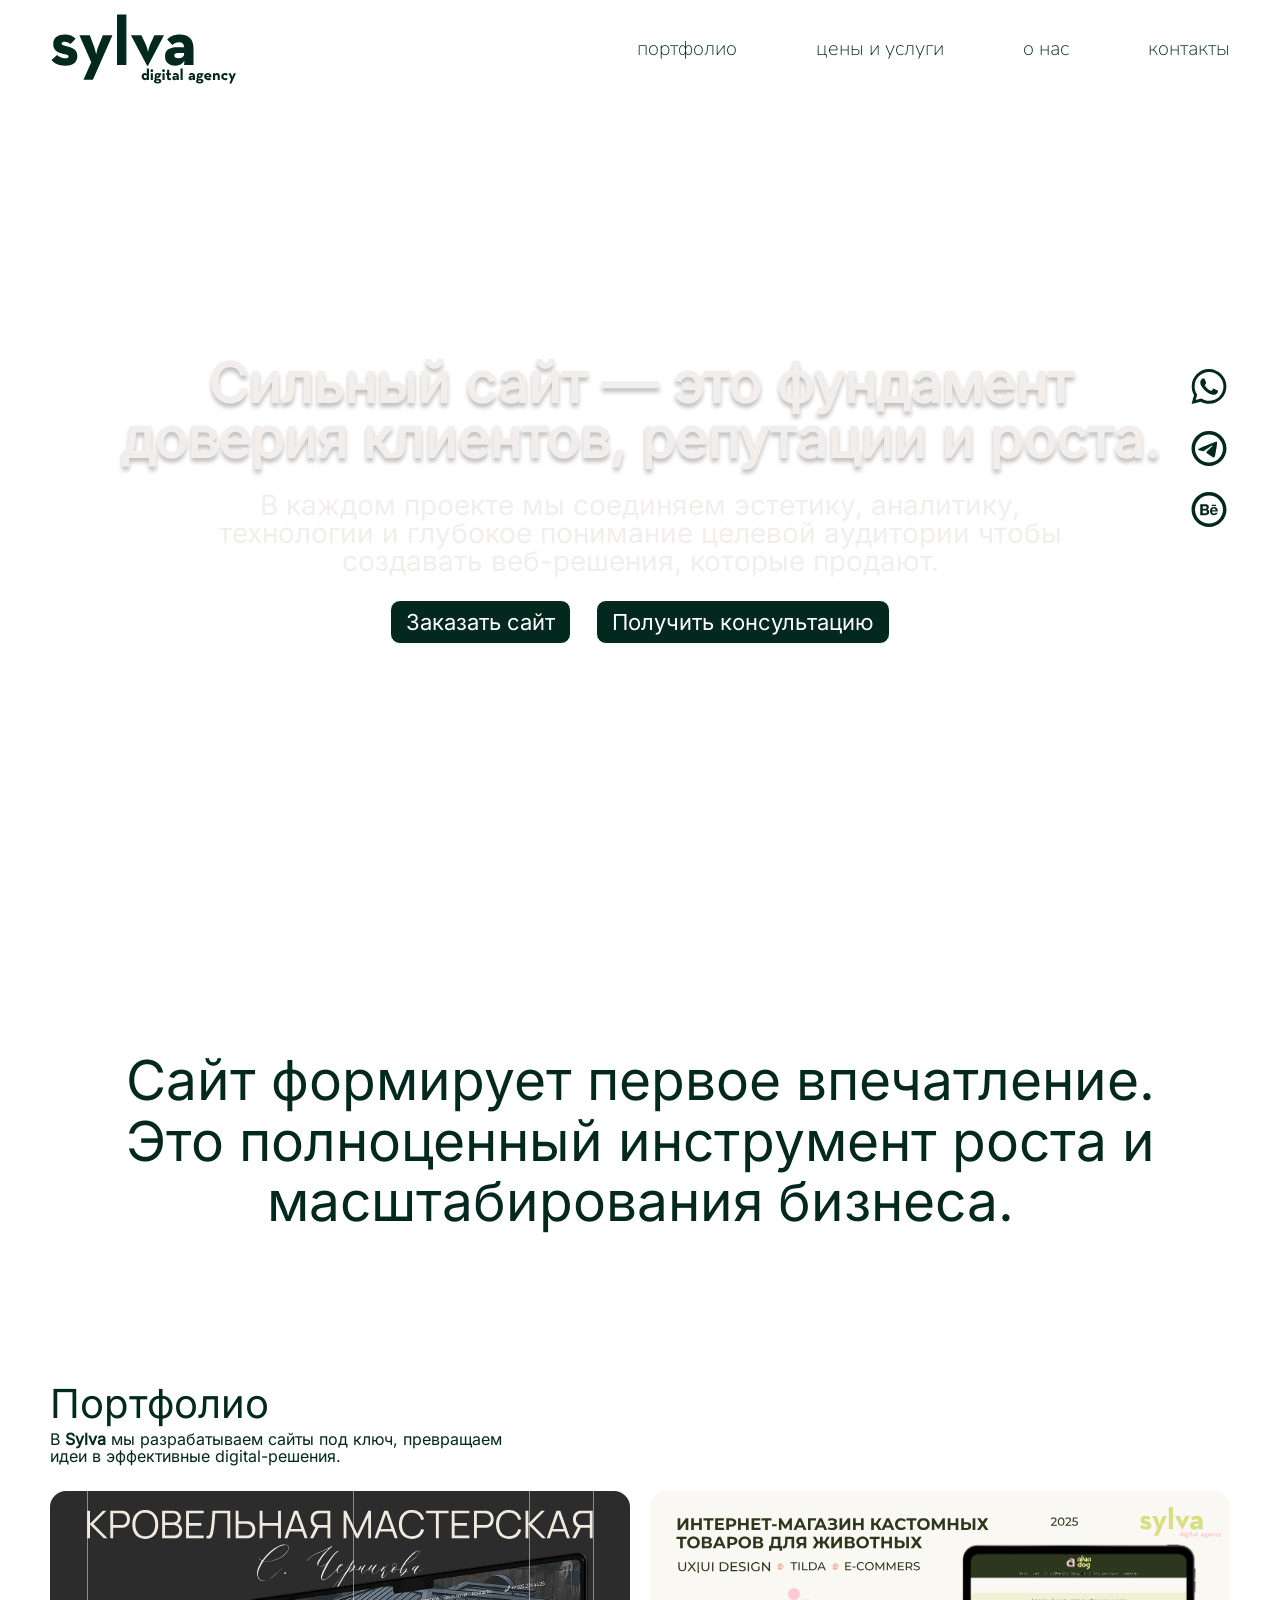
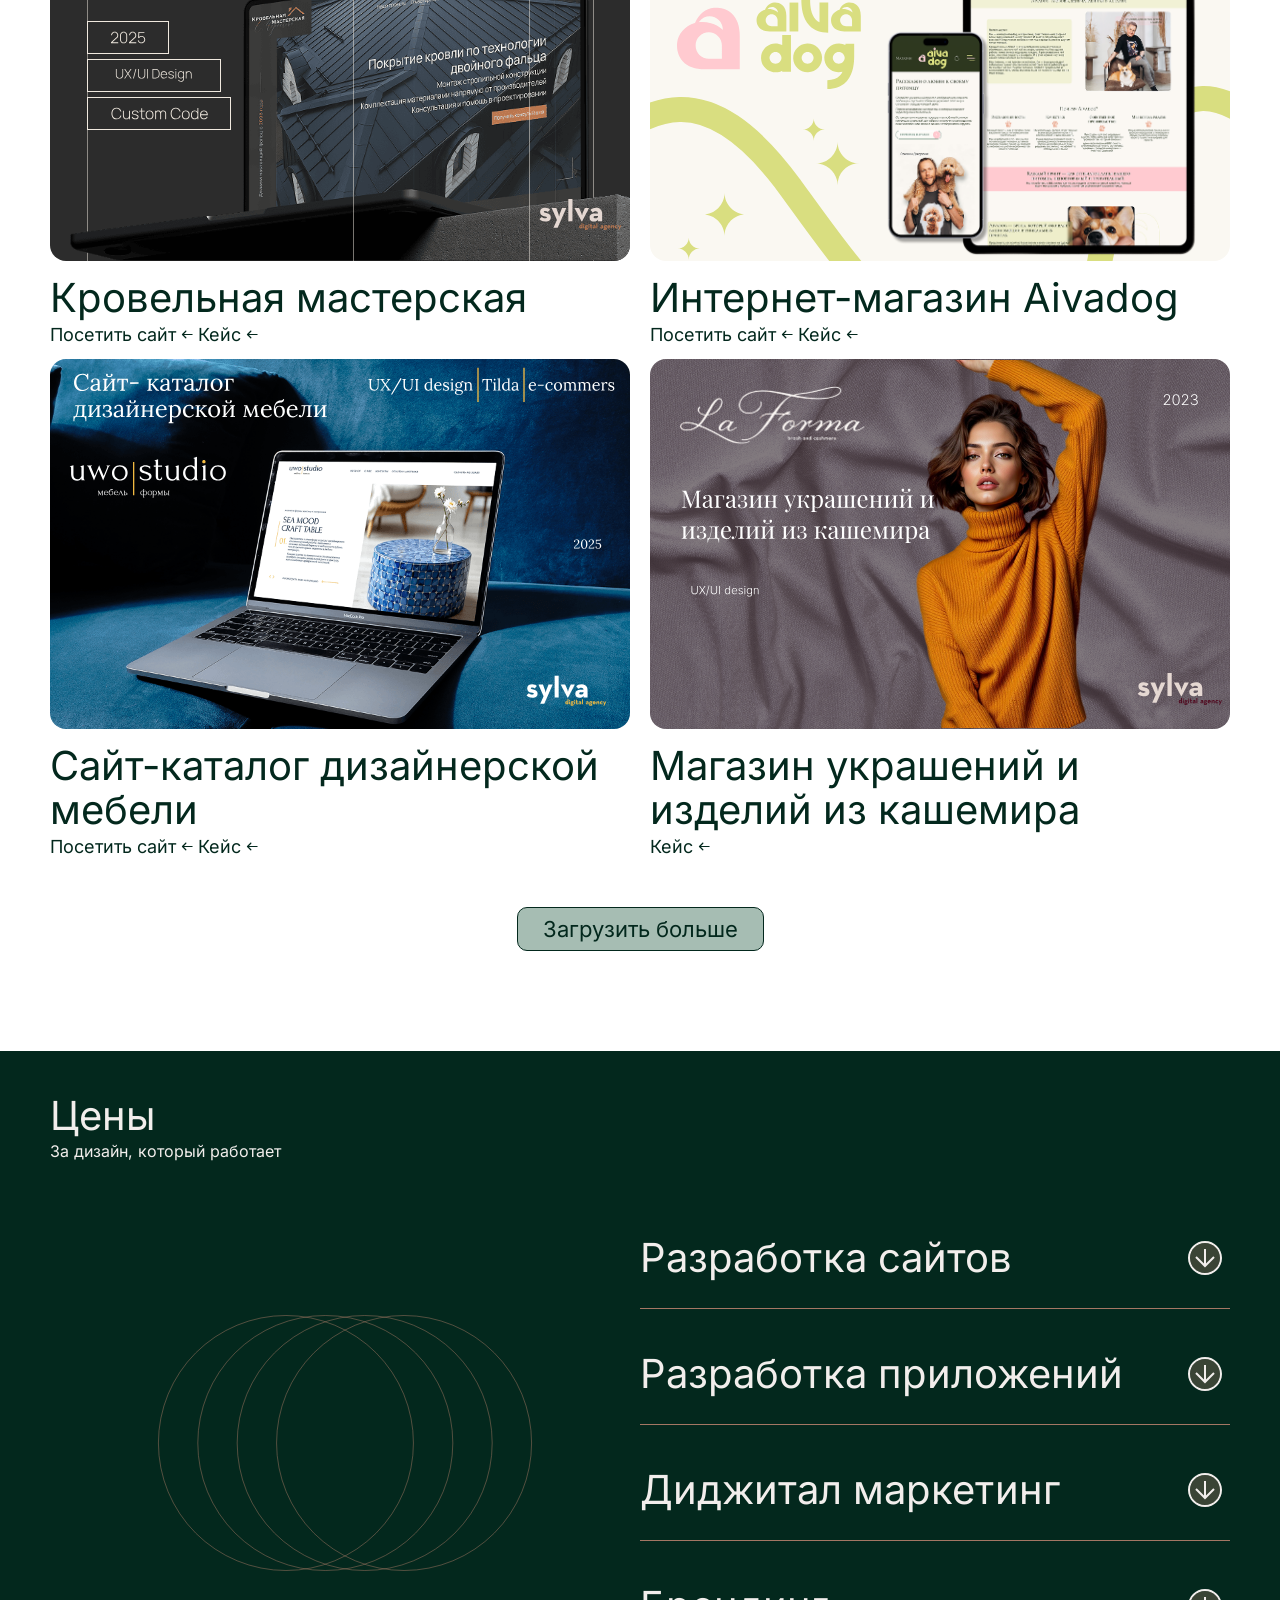
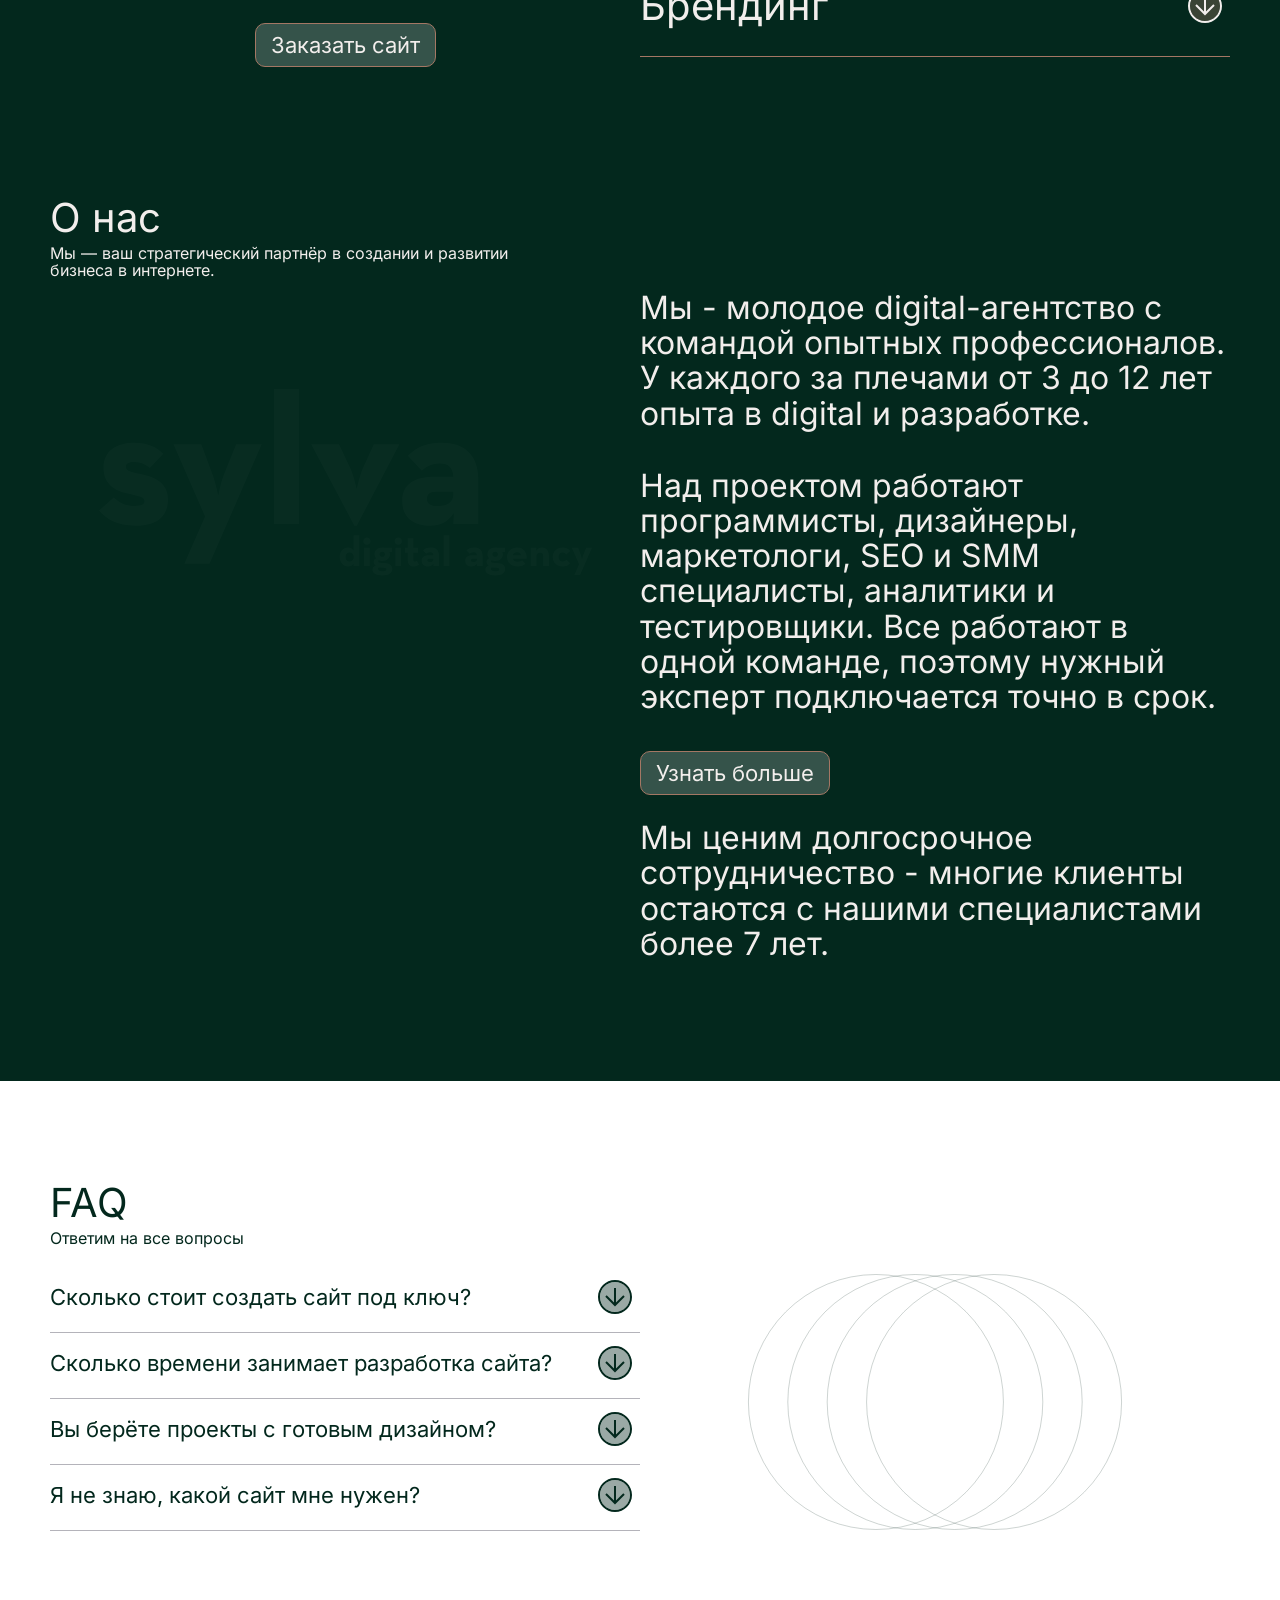
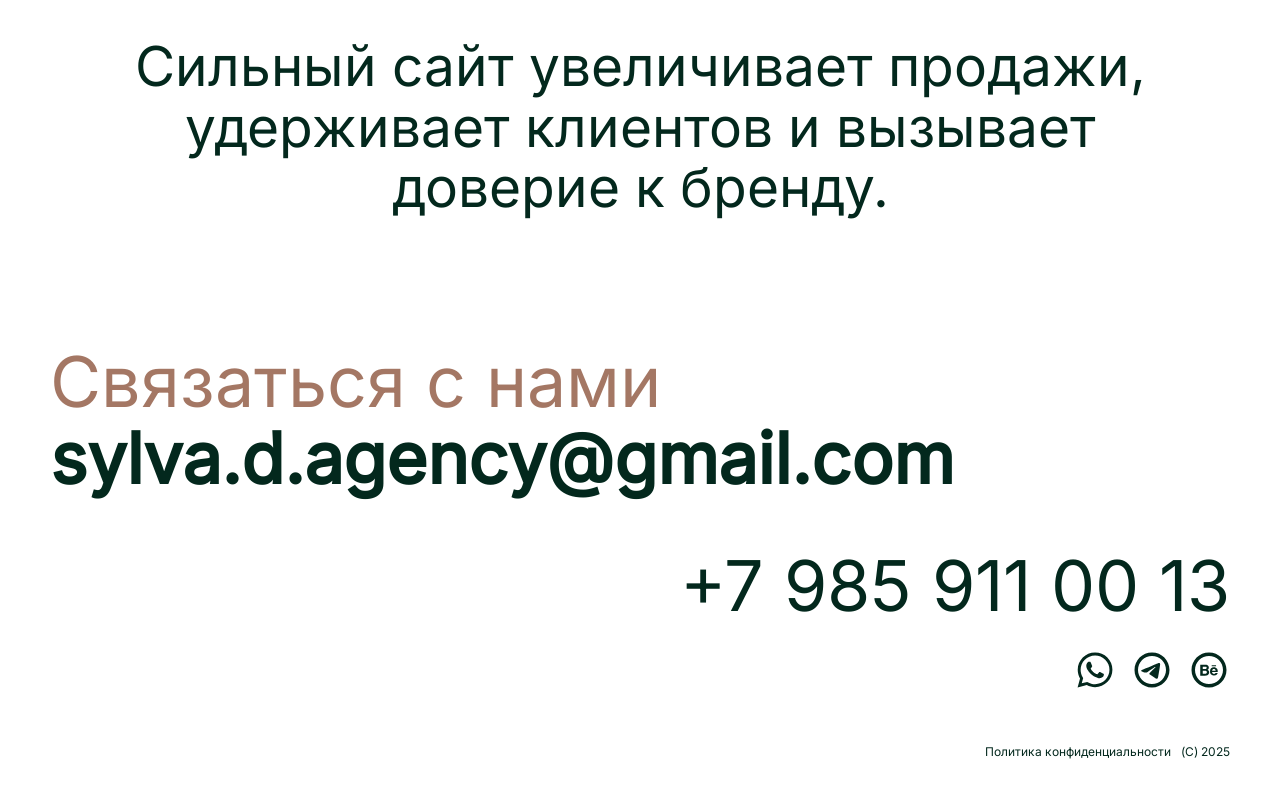
==== commit bc7339fa: "before new remark" ====
--- a/index.html
+++ b/index.html
@@ -29,8 +29,8 @@
     <meta property="twitter:image" content="/images/twitter-image.jpg"> -->
 
     <!-- Favicon -->
-    <!-- <link rel="icon" type="image/x-icon" href="/favicon.ico">
-    <link rel="apple-touch-icon" sizes="180x180" href="/apple-touch-icon.png"> -->
+    <link rel="icon" type="image/x-icon" href="/assets/favicon.ico">
+    <!-- <link rel="apple-touch-icon" sizes="180x180" href="/apple-touch-icon.png"> -->
 
     <!-- Critical CSS (только для первого экрана) -->
     <link rel="stylesheet" href="/css/critical.css">
@@ -44,77 +44,32 @@
     <noscript>
         <link rel="stylesheet" href="/css/main.css">
     </noscript>
-    <style>
-        /* Coming Soon Overlay - удалите этот блок когда не нужен */
-        .coming-soon-overlay {
-            position: fixed;
-            top: 0;
-            left: 0;
-            width: 100%;
-            height: 100%;
-            background: linear-gradient(135deg, #03281D 0%, #1a5a3e 100%);
-            z-index: 9999;
-            display: flex;
-            align-items: center;
-            justify-content: center;
-            color: #F2EEEC;
-        }
-
-        .coming-soon-content {
-            text-align: center;
-            padding: 2rem;
-            position: relative;
-        }
-
-        .coming-soon-title {
-            font-size: 3rem;
-            font-weight: 700;
-            margin-bottom: 1rem;
-            text-shadow: 2px 2px 4px rgba(0, 0, 0, 0.3);
-        }
-
-        .coming-soon-subtitle {
-            font-size: 1.2rem;
-            opacity: 0;
-        }
-
-        .close-btn {
-            position: absolute;
-            bottom: 20px;
-            right: 20px;
-            background: none;
-            border: none;
-            color: transparent;
-            font-size: 12px;
-            opacity: 0.2;
-            cursor: pointer;
-            padding: 8px;
-            transition: opacity 0.3s ease;
-        }
-
-        .close-btn:hover {
-            opacity: 0.6;
-        }
-
-        .coming-soon-overlay.hidden {
-            display: none;
-        }
-
-        body.no-scroll {
-            overflow: hidden;
-        }
-    </style>
+
+<!-- Yandex.Metrika counter -->
+<script type="text/javascript">
+    (function(m,e,t,r,i,k,a){
+        m[i]=m[i]||function(){(m[i].a=m[i].a||[]).push(arguments)};
+        m[i].l=1*new Date();
+        for (var j = 0; j < document.scripts.length; j++) {if (document.scripts[j].src === r) { return; }}
+        k=e.createElement(t),a=e.getElementsByTagName(t)[0],k.async=1,k.src=r,a.parentNode.insertBefore(k,a)
+    })(window, document,'script','https://mc.yandex.ru/metrika/tag.js?id=104167424', 'ym');
+
+    ym(104167424, 'init', {ssr:true, webvisor:true, clickmap:true, accurateTrackBounce:true, trackLinks:true});
+</script>
+<noscript><div><img src="https://mc.yandex.ru/watch/104167424" style="position:absolute; left:-9999px;" alt="" /></div></noscript>
+<!-- /Yandex.Metrika counter -->
+
 </head>
 
 <body>
     <!-- Coming Soon Overlay - просто удалите этот div когда не нужен -->
-    <div class="coming-soon-overlay" id="comingSoon">
+    <!-- <div class="coming-soon-overlay" id="comingSoon">
         <div class="coming-soon-content">
             <h1 class="coming-soon-title">Coming Soon</h1>
             <p class="coming-soon-subtitle">Сайт скоро будет доступен</p>
         </div>
         <button class="close-btn" onclick="hideComing()">войти</button>
-    </div>
+    </div> -->
     <!-- Cookie Notice -->
     <div class="cookie-notice" id="cookieNotice" role="dialog" aria-label="Уведомление о cookies" hidden>
         <div class="cookie-notice__content">
@@ -171,43 +126,74 @@
         </div>
 
         <!-- Mobile Menu -->
-        <div class="mobile-menu" id="mobileMenu" aria-hidden="true">
-            <nav class="mobile-menu__nav" aria-label="Мобильная навигация">
-                <ul class="mobile-menu__list">
-                    <li><a href="#portfolio" class="nav__link">портфолио</a></li>
-                    <li><a href="#prices" class="nav__link">цены и услуги</a></li>
-                    <li><a href="#about" class="nav__link">о нас</a></li>
-                    <!-- <li><a href="#blog" class="nav__link">блог</a></li> -->
-                    <li><a href="#contacts" class="nav__link">контакты</a></li>
-                </ul>
-            </nav>
-        </div>
+
     </header>
-
+    <div class="mobile-menu" id="mobileMenu" aria-hidden="true">
+        <nav class="mobile-menu__nav" aria-label="Мобильная навигация">
+            <ul class="mobile-menu__list">
+                <li><a href="#portfolio" class="nav__link">портфолио</a></li>
+                <li><a href="#prices" class="nav__link">цены и услуги</a></li>
+                <li><a href="#about" class="nav__link">о нас</a></li>
+                <!-- <li><a href="#blog" class="nav__link">блог</a></li> -->
+                <li><a href="#contacts" class="nav__link">контакты</a></li>
+            </ul>
+        </nav>
+        <nav class="mobile-menu__social-media" aria-label="Социальные сети">
+            <ul class="social-links">
+                <li><a href="https://wa.me/79859110013" target="_blank" rel="noopener noreferrer">
+                        <svg width="42" height="43" viewBox="0 0 42 43" fill="none" xmlns="http://www.w3.org/2000/svg">
+                            <path
+                                d="M33.3375 9.0925C31.7329 7.47219 29.8218 6.18744 27.7156 5.31314C25.6095 4.43883 23.3504 3.99245 21.07 4C11.515 4 3.7275 11.7875 3.7275 21.3425C3.7275 24.405 4.5325 27.38 6.0375 30.005L3.5875 39L12.775 36.585C15.3125 37.9675 18.165 38.7025 21.07 38.7025C30.625 38.7025 38.4125 30.915 38.4125 21.36C38.4125 16.7225 36.61 12.365 33.3375 9.0925ZM21.07 35.7625C18.48 35.7625 15.9425 35.0625 13.72 33.75L13.195 33.435L7.735 34.87L9.1875 29.55L8.8375 29.0075C7.39821 26.7099 6.63412 24.0537 6.6325 21.3425C6.6325 13.3975 13.1075 6.9225 21.0525 6.9225C24.9025 6.9225 28.525 8.4275 31.2375 11.1575C32.5808 12.4943 33.6454 14.0845 34.3693 15.8358C35.0933 17.5872 35.4623 19.4649 35.455 21.36C35.49 29.305 29.015 35.7625 21.07 35.7625ZM28.98 24.9825C28.5425 24.7725 26.4075 23.7225 26.0225 23.565C25.62 23.425 25.34 23.355 25.0425 23.775C24.745 24.2125 23.9225 25.1925 23.6775 25.4725C23.4325 25.77 23.17 25.805 22.7325 25.5775C22.295 25.3675 20.895 24.895 19.25 23.425C17.955 22.27 17.0975 20.8525 16.835 20.415C16.59 19.9775 16.8 19.75 17.0275 19.5225C17.22 19.33 17.465 19.015 17.675 18.77C17.885 18.525 17.9725 18.3325 18.1125 18.0525C18.2525 17.755 18.1825 17.51 18.0775 17.3C17.9725 17.09 17.0975 14.955 16.7475 14.08C16.3975 13.24 16.03 13.345 15.7675 13.3275H14.9275C14.63 13.3275 14.175 13.4325 13.7725 13.87C13.3875 14.3075 12.2675 15.3575 12.2675 17.4925C12.2675 19.6275 13.825 21.6925 14.035 21.9725C14.245 22.27 17.0975 26.645 21.4375 28.5175C22.47 28.9725 23.275 29.235 23.905 29.4275C24.9375 29.76 25.8825 29.7075 26.635 29.6025C27.475 29.48 29.2075 28.5525 29.5575 27.5375C29.925 26.5225 29.925 25.665 29.8025 25.4725C29.68 25.28 29.4175 25.1925 28.98 24.9825Z"
+                                fill="#03281D" />
+                        </svg>
+
+                    </a></li>
+                <li><a href="https://t.me/Sylva_agency" target="_blank" rel="noopener noreferrer">
+                        <svg width="42" height="43" viewBox="0 0 42 43" fill="none" xmlns="http://www.w3.org/2000/svg">
+                            <path
+                                d="M35 21.5C35 25.213 33.525 28.774 30.8995 31.3995C28.274 34.025 24.713 35.5 21 35.5C17.287 35.5 13.726 34.025 11.1005 31.3995C8.475 28.774 7 25.213 7 21.5C7 17.787 8.475 14.226 11.1005 11.6005C13.726 8.975 17.287 7.5 21 7.5C24.713 7.5 28.274 8.975 30.8995 11.6005C33.525 14.226 35 17.787 35 21.5ZM21 39C30.6652 39 38.5 31.1652 38.5 21.5C38.5 11.8348 30.6652 4 21 4C11.3348 4 3.5 11.8348 3.5 21.5C3.5 31.1652 11.3348 39 21 39ZM21.6265 16.9185C19.9255 17.6267 16.5241 19.0926 11.4222 21.3162C10.5928 21.6453 10.1588 21.9672 10.1202 22.2822C10.0538 22.8142 10.7205 23.0243 11.6287 23.3095L12.0103 23.432C12.9028 23.7225 14.1068 24.062 14.7315 24.076C15.2985 24.0877 15.9308 23.8543 16.6285 23.376C21.3955 20.156 23.856 18.5291 24.01 18.4952C24.1203 18.4707 24.2708 18.4393 24.3722 18.5303C24.4755 18.6213 24.465 18.7927 24.4545 18.84C24.388 19.1217 21.77 21.556 20.4155 22.8143C20.0142 23.1923 19.6157 23.5732 19.2202 23.957C18.3907 24.7568 17.7678 25.357 19.2553 26.337C20.762 27.331 22.2827 28.3215 23.7528 29.3697C24.4772 29.8877 25.1283 30.3498 25.9333 30.278C26.4005 30.2343 26.8835 29.795 27.1285 28.4825C27.7095 25.385 28.8488 18.6685 29.1112 15.9C29.1265 15.6704 29.1165 15.4397 29.0815 15.2122C29.0608 15.0292 28.9721 14.8605 28.833 14.7397C28.623 14.5682 28.2993 14.5333 28.1558 14.535C27.4978 14.5473 26.488 14.8973 21.6283 16.9185"
+                                fill="#03281D" />
+                        </svg>
+
+                    </a></li>
+                <li><a href="https://www.behance.net/sylva_agency" target="_blank" rel="noopener noreferrer">
+                        <svg width="42" height="43" viewBox="0 0 42 43" fill="none" xmlns="http://www.w3.org/2000/svg">
+                            <path
+                                d="M21 35.5C24.713 35.5 28.274 34.025 30.8995 31.3995C33.525 28.774 35 25.213 35 21.5C35 17.787 33.525 14.226 30.8995 11.6005C28.274 8.975 24.713 7.5 21 7.5C17.287 7.5 13.726 8.975 11.1005 11.6005C8.475 14.226 7 17.787 7 21.5C7 25.213 8.475 28.774 11.1005 31.3995C13.726 34.025 17.287 35.5 21 35.5ZM21 39C11.3348 39 3.5 31.1652 3.5 21.5C3.5 11.8348 11.3348 4 21 4C30.6652 4 38.5 11.8348 38.5 21.5C38.5 31.1652 30.6652 39 21 39Z"
+                                fill="#03281D" />
+                            <path
+                                d="M28.0525 17.79H23.6687V16.7015H28.0543V17.7918L28.0525 17.79ZM20.7498 22.2577C21.0333 22.6952 21.1744 23.2267 21.1733 23.852C21.1756 24.4983 21.0146 25.0776 20.6903 25.5898C20.4735 25.95 20.1837 26.2609 19.8395 26.5023C19.4953 26.7437 19.1043 26.9104 18.6917 26.9915C18.1854 27.0932 17.6699 27.1424 17.1535 27.1385H12.25V16.25H17.5087C18.8341 16.2698 19.7738 16.6566 20.328 17.4103C20.6605 17.8723 20.8267 18.4264 20.8267 19.0727C20.8267 19.7377 20.6587 20.2721 20.3228 20.6758C20.1361 20.9033 19.8602 21.1098 19.495 21.2953C20.0492 21.4971 20.4674 21.8179 20.7498 22.2577ZM14.7613 20.5428H17.066C17.5385 20.5428 17.9218 20.4529 18.2158 20.2732C18.5109 20.0936 18.6585 19.7745 18.6585 19.316C18.6585 18.8085 18.4637 18.4737 18.074 18.3115C17.6567 18.188 17.2228 18.1302 16.7877 18.14H14.7613V20.5428ZM18.8807 23.6962C18.8807 23.1304 18.6497 22.7419 18.1877 22.5307C17.9276 22.4117 17.5647 22.3499 17.0992 22.3452H14.7613V25.2467H17.0625C17.535 25.2479 17.9025 25.1843 18.165 25.056C18.6422 24.8203 18.8807 24.3671 18.8807 23.6962ZM29.68 21.9253C29.7337 22.2822 29.7564 22.7985 29.7482 23.474H24.0695C24.0998 24.258 24.3717 24.8063 24.885 25.119C25.193 25.3162 25.5675 25.4142 26.0085 25.413C26.4717 25.4142 26.8491 25.2946 27.1407 25.0543C27.3138 24.9048 27.4559 24.7229 27.559 24.5188H29.6415C29.5867 24.9819 29.3347 25.4521 28.8855 25.9293C28.1855 26.6876 27.2073 27.0667 25.9508 27.0667C24.9506 27.0801 23.9778 26.7406 23.2032 26.1078C22.4111 25.4684 22.0144 24.4272 22.0133 22.984C22.0133 21.6307 22.3714 20.5941 23.0877 19.8743C23.8053 19.1521 24.7357 18.7916 25.879 18.7928C26.5557 18.7928 27.167 18.9141 27.713 19.1568C28.2567 19.4018 28.7052 19.7868 29.0588 20.3118C29.3784 20.7761 29.5855 21.3139 29.68 21.9253ZM27.6325 22.1283C27.594 21.5858 27.412 21.1751 27.0865 20.8962C26.7502 20.6107 26.32 20.4598 25.879 20.4728C25.354 20.4739 24.948 20.6232 24.661 20.9207C24.3728 21.2182 24.192 21.6208 24.1185 22.1283H27.6325Z"
+                                fill="#03281D" />
+                        </svg>
+
+                    </a></li>
+
+            </ul>
+        </nav>
+    </div>
     <!-- Main Content -->
     <main>
         <!-- Hero Section -->
         <section class="hero" aria-label="Главный экран">
-            <div class="hero__video" aria-hidden="true">
-                <video id="heroVideo" class="hero__video-el" preload="metadata" playsinline webkit-playsinline muted
-                    loop autoplay poster="/images/Poster.png">
-                    <!-- Мобайл -->
-                    <source src="/images/Sylva-video.mp4" type="video/mp4" media="(max-width: 767px)">
-                    <source src="/images/Sylva-video.webm" type="video/webm" media="(max-width: 767px)">
-                    <!-- Десктоп -->
-                    <source src="/images/Sylva-video.mp4" type="video/mp4">
-                    <source src="/images/Sylva-video.webm" type="video/webm">
-                </video>
-
-            </div>
+ <div class="hero__video" aria-hidden="true">
+    <!-- Статичное изображение-замена -->
+    <img class="hero__fallback-img" src="/images/bg-sylva480.png" alt="">
+
+    <!-- Ваше существующее видео -->
+    <video id="heroVideo" class="hero__video-el" preload="metadata" playsinline webkit-playsinline muted loop autoplay poster="/images/background-first-screen2.png">
+        <source src="/images/Sylva-video480.mp4" type="video/mp4" media="(max-width: 480px)">
+        <source src="/images/Sylva-video720.mp4" type="video/mp4" media="(max-width: 720px)">
+        <source src="/images/Sylva-video.mp4" type="video/mp4">
+    </video>
+</div>
             <div class="container">
 
                 <h1 class="hero__title">
-                    Сильный сайт — это фундамент<br>доверия клиентов,<br>репутации и роста.
+                    Сильный сайт — это фундамент<br>доверия клиентов, репутации и роста.
                 </h1>
                 <p class="hero__subtitle">
                     В каждом проекте мы соединяем эстетику, аналитику,<br>технологии и глубокое понимание целевой
-                    аудитории<br>чтобы создавать веб-решения, которые продают.
+                    аудитории чтобы<br>создавать веб-решения, которые продают.
                 </p>
                 <article class="hero__buttons">
                     <a href="/order.html" class="btn btn--primary hero__cta"><span>Заказать сайт</span></a>
@@ -217,7 +203,7 @@
 
                 <nav class="hero__social-media" aria-label="Социальные сети">
                     <ul class="social-links">
-                        <li><a href="#">
+                        <li><a href="https://wa.me/79859110013" target="_blank" rel="noopener noreferrer">
                                 <svg width="42" height="43" viewBox="0 0 42 43" fill="none"
                                     xmlns="http://www.w3.org/2000/svg">
                                     <path
@@ -226,7 +212,7 @@
                                 </svg>
 
                             </a></li>
-                        <li><a href="#">
+                        <li><a href="https://t.me/Sylva_agency" target="_blank" rel="noopener noreferrer">
                                 <svg width="42" height="43" viewBox="0 0 42 43" fill="none"
                                     xmlns="http://www.w3.org/2000/svg">
                                     <path
@@ -235,7 +221,7 @@
                                 </svg>
 
                             </a></li>
-                        <li><a href="#">
+                        <li><a href="https://www.behance.net/sylva_agency" target="_blank" rel="noopener noreferrer">
                                 <svg width="42" height="43" viewBox="0 0 42 43" fill="none"
                                     xmlns="http://www.w3.org/2000/svg">
                                     <path
@@ -251,11 +237,6 @@
                     </ul>
                 </nav>
 
-
-                <!-- 3D Sphere Container -->
-                <div class="hero__sphere" aria-hidden="true">
-                    <canvas id="sphereCanvas"></canvas>
-                </div>
             </div>
         </section>
 
@@ -263,11 +244,25 @@
         <section class="mission" aria-label="Наша миссия">
             <div class="container">
                 <h2 class="mission__title">
-                    Сайт формирует первое впечатление, транслирует ценности и работает на вашу репутацию 24/7.
-                    Это полноценный инструмент роста и масштабирования бизнеса.
-                    Он помогает увеличивать продажи, удерживать клиентов, выстраивать доверие к бренду и
-                    автоматизировать процессы.
+                    Сайт формирует первое впечатление.<br class="br-desktop"><br class="br-tablet">
+                    Это полноценный инструмент роста и<br class="br-desktop"><br class="br-tablet">масштабирования
+                    бизнеса.
                 </h2>
+                <!-- <h2 class="mission__title">
+                    Сайт формирует первое впечатление,<br class="br-desktop"><br class="br-tablet">транслирует ценности
+                    и <span class="mission__icon mission__icon--for" aria-hidden="true">
+                        <img src="/assets/rabotaet.svg" alt="">
+                        <span class="sr-only">работает на вашу</span>
+                    </span>
+                    <br class="br-desktop"><br class="br-tablet">
+                    <span class="mission__icon mission__icon--for" aria-hidden="true">
+                        <img src="/assets/reputazia.svg" alt="">
+                        <span class="sr-only">репутацию 24/7</span>
+                    </span>
+                    <br class="br-desktop"><br class="br-tablet">
+                    Это полноценный инструмент роста и<br class="br-desktop"><br
+                        class="br-tablet"><strong>масштабирования бизнеса</strong>
+                </h2> -->
             </div>
         </section>
 
@@ -277,38 +272,88 @@
         <section class="portfolio" id="portfolio" aria-label="Наши проекты">
             <div class="container">
                 <h2 class="section-title">Портфолио</h2>
-                <p class="section-subtitle">В <strong>SYLVA</strong> мы разрабатываем сайты под ключ, превращаем идеи в
+                <p class="section-subtitle">В <strong>Sylva</strong> мы разрабатываем сайты под ключ, превращаем идеи в
                     эффективные
                     digital-решения. </p>
 
                 <div class="portfolio__grid" role="list">
+                     <article class="portfolio__item" role="listitem">
+                        <a class="portfolio__card" href="/portfolio/project-6.html"
+                            data-modal-src="/portfolio/project-6.html" data-state-url="/portfolio/project-6">
+                            <div class="portfolio__image" aria-hidden="true">
+                                <img class="image_1" src="assets/KM/roof.svg" alt="">
+                                <img class="image_2" src="assets/KM/logo.svg" alt="">
+                                <div class="image_3">
+                                    <img src="assets/KM/2025.svg" alt="">
+                                </div>
+                                <div class="image_4">
+                                    <img src="assets/KM/UI Design.svg" alt="">
+                                </div>
+                                <div class="image_5">
+                                    <img src="assets/KM/Custom Code.svg" alt="">
+                                </div>
+                                <img class="image_6" src="assets/KM/logo-sylva.svg" alt="">
+                                <img class="image_7" src="assets/KM/km-bg.png" alt="">
+                                <div class="image_8"></div>
+                                <div class="image_9"></div>
+                                <div class="image_10"></div>
+                                <div class="image_11"></div>
+                            </div>
+                            <div class="portfolio__details">
+                                <h3 class="portfolio__title">Кровельная мастерская</h3>
+                            </div>
+                        </a>
+
+                        <div class="portfolio__description">
+                            <a class="portfolio__link portfolio__link--site" href="https://www.тольконастоящийфальц.рф"
+                                target="_blank" rel="noopener noreferrer">Посетить сайт</a>
+
+                            <a class="portfolio__link portfolio__link--case" href="/portfolio/project-6.html"
+                                data-modal-src="/portfolio/project-6.html"
+                                data-state-url="/portfolio/project-6">Кейс</a>
+                        </div>
+                    </article>
                     <!-- Проект 1 -->
-                    <article class="portfolio__item" role="listitem">
-                        <a class="portfolio__card" href="/portfolio/project-1.html"
-                            data-modal-src="/portfolio/project-1.html" data-state-url="/portfolio/project-1">
-                            <div class="portfolio__image" aria-hidden="true">
-                                <img class="image_1" src="assets/MD/Group5.svg" alt="">
-                                <img class="image_2" src="assets/MD/2023.svg" alt="">
-                                <img class="image_3" src="assets/MD/Frame 1984078096.svg" alt="">
-                            </div>
-                            <div class="portfolio__details">
-                                <h3 class="portfolio__title">MD Cosmoshop</h3>
-                            </div>
-                        </a>
-
-                        <div class="portfolio__description">
-                            <a class="portfolio__link portfolio__link--site" href="https://ya.ru" target="_blank"
-                                rel="noopener noreferrer">Посетить сайт</a>
-
-                            <a class="portfolio__link portfolio__link--case" href="/portfolio/project-1.html"
-                                data-modal-src="/portfolio/project-1.html"
-                                data-state-url="/portfolio/project-1">Кейс</a>
-                        </div>
-                    </article>
-
+                  
                     <!-- Проект 2 -->
                     <article class="portfolio__item" role="listitem">
                         <a class="portfolio__card" href="/portfolio/project-2.html"
+                            data-modal-src="/portfolio/project-2.html" data-state-url="/portfolio/project-2">
+                            <div class="portfolio__image" aria-hidden="true">
+                                <img class="image_1" src="assets/Aivadog/2025.svg" alt="">
+                                <img class="image_2" src="assets/Aivadog/5 1.png" alt="">
+                                <img class="image_3" src="assets/Aivadog/6 1.png" alt="">
+                                <div class="image_4">
+                                    <img class="image__4-design" src="/assets/Aivadog/design.svg" alt="">
+                                    <img src="/assets/Aivadog/lapa.png" alt="">
+                                    <img src="/assets/Aivadog/Tilda.svg" alt="">
+                                    <img src="/assets/Aivadog/lapa.png" alt="">
+                                    <img src="/assets/Aivadog/e-commers.svg" alt="">
+                                </div>
+                                <img class="image_5" src="assets/Aivadog/internet-shop.svg" alt="">
+                                <img class="image_6" src="assets/Aivadog/Logo.svg" alt="">
+                                <img class="image_7" src="assets/Aivadog/start-s.svg" alt="">
+                                <img class="image_8" src="assets/Aivadog/start-s.svg" alt="">
+                                <img class="image_9" src="assets/Aivadog/star-big.svg" alt="">
+                                <img class="image_10" src="assets/Aivadog/star-big.svg" alt="">
+                                <img class="image_11" src="assets/Aivadog/Logo-sylva.svg" alt="">
+                                <img class="image_12" src="assets/Aivadog/Vector 1.svg" alt="">
+
+                            </div>
+                            <div class="portfolio__details">
+                                <h3 class="portfolio__title">Интернет-магазин Aivadog</h3>
+                            </div>
+                        </a>
+
+                        <div class="portfolio__description">
+                            <a class="portfolio__link portfolio__link--site" href="https://aivadog.com" target="_blank"
+                                rel="noopener noreferrer">Посетить сайт</a>
+
+                            <a class="portfolio__link portfolio__link--case" href="/portfolio/project-2.html"
+                                data-modal-src="/portfolio/project-2.html"
+                                data-state-url="/portfolio/project-2">Кейс</a>
+                        </div>
+                        <!-- <a class="portfolio__card" href="/portfolio/project-2.html"
                             data-modal-src="/portfolio/project-2.html" data-state-url="/portfolio/project-2">
                             <div class="portfolio__image" aria-hidden="true">
                                 <img class="image_1" src="assets/SHE/SHE.svg" alt="">
@@ -329,22 +374,28 @@
                             <a class="portfolio__link portfolio__link--case" href="/portfolio/project-2.html"
                                 data-modal-src="/portfolio/project-2.html"
                                 data-state-url="/portfolio/project-2">Кейс</a>
-                        </div>
+                        </div> -->
                     </article>
 
                     <!-- Проект 3 -->
-                    <article class="portfolio__item" style="display: none;" role="listitem">
+                    <article class="portfolio__item" role="listitem">
                         <a class="portfolio__card" href="/portfolio/project-3.html"
                             data-modal-src="/portfolio/project-3.html" data-state-url="/portfolio/project-3">
-                            <div class="portfolio__image" aria-hidden="true"></div>
+                            <div class="portfolio__image" aria-hidden="true">
+                                <img class="image_1" src="assets/Uwo/2025.svg" alt="">
+                                <img class="image_2" src="assets/Uwo/design.svg" alt="">
+                                <img class="image_3" src="assets/Uwo/Logo-sylva.svg" alt="">
+                                <img class="image_4" src="assets/Uwo/Site.svg" alt="">
+                                <img class="image_5" src="assets/Uwo/uwo-logo.svg" alt="">
+                            </div>
                             <div class="portfolio__details">
-                                <h3 class="portfolio__title">Кровельные решения</h3>
+                                <h3 class="portfolio__title">Сайт-каталог дизайнерской мебели</h3>
                             </div>
                         </a>
 
                         <div class="portfolio__description">
-                            <a class="portfolio__link portfolio__link--site" href="https://example.com" target="_blank"
-                                rel="noopener noreferrer">Посетить сайт</a>
+                            <a class="portfolio__link portfolio__link--site" href="https://www.uwostudio.ru"
+                                target="_blank" rel="noopener noreferrer">Посетить сайт</a>
 
                             <a class="portfolio__link portfolio__link--case" href="/portfolio/project-3.html"
                                 data-modal-src="/portfolio/project-3.html"
@@ -353,18 +404,25 @@
                     </article>
 
                     <!-- Проект 4 -->
-                    <article class="portfolio__item" style="display: none;" role="listitem">
+                    <article class="portfolio__item" role="listitem">
                         <a class="portfolio__card" href="/portfolio/project-4.html"
                             data-modal-src="/portfolio/project-4.html" data-state-url="/portfolio/project-4">
-                            <div class="portfolio__image" aria-hidden="true"></div>
+                            <div class="portfolio__image" aria-hidden="true">
+                                <img class="image_1" src="assets/Forma/2023.svg" alt="">
+                                <img class="image_2" src="assets/Forma/Image.png" alt="">
+                                <img class="image_3" src="assets/Forma/internet-shop.svg" alt="">
+                                <img class="image_4" src="assets/Forma/Logo-sylva.svg" alt="">
+                                <img class="image_5" src="assets//Forma/Logo.png" alt="">
+                                <img class="image_6" src="assets//Forma/UI design.svg" alt="">
+                            </div>
                             <div class="portfolio__details">
-                                <h3 class="portfolio__title">Дикий Рыбный</h3>
+                                <h3 class="portfolio__title">Магазин украшений и изделий из кашемира</h3>
                             </div>
                         </a>
 
                         <div class="portfolio__description">
-                            <a class="portfolio__link portfolio__link--site" href="https://example.com" target="_blank"
-                                rel="noopener noreferrer">Посетить сайт</a>
+                            <!-- <a class="portfolio__link portfolio__link--site" href="https://example.com" target="_blank"
+                                rel="noopener noreferrer">Посетить сайт</a> -->
 
                             <a class="portfolio__link portfolio__link--case" href="/portfolio/project-4.html"
                                 data-modal-src="/portfolio/project-4.html"
@@ -376,15 +434,24 @@
                     <article class="portfolio__item" style="display: none;" role="listitem">
                         <a class="portfolio__card" href="/portfolio/project-5.html"
                             data-modal-src="/portfolio/project-5.html" data-state-url="/portfolio/project-5">
-                            <div class="portfolio__image" aria-hidden="true"></div>
+                            <div class="portfolio__image" aria-hidden="true">
+                                <div class="image_1"></div>
+                                <img class="image_2" src="assets/AC/2025.svg" alt="">
+                                <div class="image_3">
+                                    <img src="assets/AC/design.svg" alt="">
+                                </div>
+                                <img class="image_4" src="assets/AC/Landing.svg" alt="">
+                                <img class="image_5" src="assets/AC/Logo-sylva.svg" alt="">
+                                <img class="image_6" src="assets/AC/Logo.svg" alt="">
+                            </div>
                             <div class="portfolio__details">
-                                <h3 class="portfolio__title">AIVADOG</h3>
+                                <h3 class="portfolio__title">Лэндинг для школы косметологии</h3>
                             </div>
                         </a>
 
                         <div class="portfolio__description">
-                            <a class="portfolio__link portfolio__link--site" href="https://example.com" target="_blank"
-                                rel="noopener noreferrer">Посетить сайт</a>
+                            <a class="portfolio__link portfolio__link--site" href="https://mdschool.beauty"
+                                target="_blank" rel="noopener noreferrer">Посетить сайт</a>
 
                             <a class="portfolio__link portfolio__link--case" href="/portfolio/project-5.html"
                                 data-modal-src="/portfolio/project-5.html"
@@ -393,27 +460,32 @@
                     </article>
 
                     <!-- Проект 6 -->
-                    <article class="portfolio__item" style="display: none;" role="listitem">
-                        <a class="portfolio__card" href="/portfolio/project-6.html"
-                            data-modal-src="/portfolio/project-6.html" data-state-url="/portfolio/project-6">
-                            <div class="portfolio__image" aria-hidden="true"></div>
+                     <article class="portfolio__item" style="display: none;" role="listitem">
+                        <a class="portfolio__card" href="/portfolio/project-1.html"
+                            data-modal-src="/portfolio/project-1.html" data-state-url="/portfolio/project-1">
+                            <div class="portfolio__image" aria-hidden="true">
+                                <img class="image_1" src="assets/MD/Group5.svg" alt="">
+                                <img class="image_2" src="assets/MD/2023.svg" alt="">
+                                <img class="image_3" src="assets/MD/Frame 1984078096.svg" alt="">
+                            </div>
                             <div class="portfolio__details">
-                                <h3 class="portfolio__title">Academy Cosmetologic</h3>
+                                <h3 class="portfolio__title">MD Cosmoshop</h3>
                             </div>
                         </a>
 
                         <div class="portfolio__description">
-                            <a class="portfolio__link portfolio__link--site" href="https://example.com" target="_blank"
-                                rel="noopener noreferrer">Посетить сайт</a>
-
-                            <a class="portfolio__link portfolio__link--case" href="/portfolio/project-6.html"
-                                data-modal-src="/portfolio/project-6.html"
-                                data-state-url="/portfolio/project-6">Кейс</a>
+                            <!-- <a class="portfolio__link portfolio__link--site" href="https://ya.ru" target="_blank"
+                                rel="noopener noreferrer">Посетить сайт</a> -->
+
+                            <a class="portfolio__link portfolio__link--case" href="/portfolio/project-1.html"
+                                data-modal-src="/portfolio/project-1.html"
+                                data-state-url="/portfolio/project-1">Кейс</a>
                         </div>
                     </article>
 
+
                     <!-- Проект 7 -->
-                    <article class="portfolio__item" style="display: none;" role="listitem">
+                    <!-- <article class="portfolio__item" style="display: none;" role="listitem">
                         <a class="portfolio__card" href="/portfolio/project-7.html"
                             data-modal-src="/portfolio/project-7.html" data-state-url="/portfolio/project-7">
                             <div class="portfolio__image" aria-hidden="true"></div>
@@ -430,10 +502,10 @@
                                 data-modal-src="/portfolio/project-7.html"
                                 data-state-url="/portfolio/project-7">Кейс</a>
                         </div>
-                    </article>
+                    </article> -->
 
                     <!-- Проект 8 -->
-                    <article class="portfolio__item" style="display: none;" role="listitem">
+                    <!-- <article class="portfolio__item" style="display: none;" role="listitem">
                         <a class="portfolio__card" href="/portfolio/project-8.html"
                             data-modal-src="/portfolio/project-8.html" data-state-url="/portfolio/project-8">
                             <div class="portfolio__image" aria-hidden="true"></div>
@@ -450,7 +522,7 @@
                                 data-modal-src="/portfolio/project-8.html"
                                 data-state-url="/portfolio/project-8">Кейс</a>
                         </div>
-                    </article>
+                    </article> -->
                 </div>
 
                 <button type="button" class="btn btn--secondary portfolio__load-more">
@@ -474,7 +546,7 @@
                 <div class="prices__inner">
                     <!-- Decorative circles + CTA -->
                     <div class="prices__decor capabilities__decor is-hidden--sm-down" aria-hidden="true">
-                        <svg width="380" height="260" viewBox="0 0 420 260" class="js-circles" fill="none"
+                        <svg width="380" height="260" viewBox="0 0 380 260" class="js-circles" fill="none"
                             xmlns="http://www.w3.org/2000/svg">
                             <circle cx="130" cy="130" r="129.5" stroke="currentColor" opacity="0.2"></circle>
                             <circle cx="170" cy="130" r="129.5" stroke="currentColor" opacity="0.2"></circle>
@@ -711,87 +783,98 @@
 
 
         <!-- About Section -->
-        <section class=" about" id="about" aria-label="О компании">
+        <section class="about" id="about" aria-label="О компании">
             <div class="container">
                 <h2 class="section-title section-title--light">О нас</h2>
                 <p class="section-subtitle section-subtitle--light">
-                    Мы — ваш стратегический партнёр в создании и развитии бизнеса в
-                    интернете.
+                    Мы — ваш стратегический партнёр в создании и развитии бизнеса в интернете.
                 </p>
+
                 <div class="about__content">
-                    <p class="about__text">
-                        Мы - молодое digital-агентство с командой опытных профессионалов. У каждого за плечами от 3 до
-                        12 лет опыта в digital и разработке.
-                    </p>
-                    <p class="about__text">
-                        Над проектом работают программисты, дизайнеры, маркетологи, SEO и SMM специалисты, аналитики и
-                        тестировщики. Все работают в одной команде, поэтому нужный эксперт подключается точно в срок.
-                        Мы ценим долгосрочное сотрудничество - многие клиенты остаются с нами более 7 лет.
-
-                    </p>
-                    <div class="about__text" style="display: none;">
-                        <section>
-                            <h2>Как мы превращаем идеи в результаты</h2>
-
-                            <ol>
-                                <li>
-                                    <strong>Изучаем бизнес клиента и его конкурентов.</strong> Анализируем потребности
-                                    целевой аудитории, рыночные тенденции и опыт отрасли, чтобы подобрать оптимальное
-                                    решение.
-                                </li>
-
-                                <li>
-                                    <strong>Планируем и проектируем.</strong>
-                                    Разрабатываем структуру, выбираем технологии и создаем дизайн, который конвертирует
-                                    посетителей в клиентов.
-                                </li>
-
-                                <li>
-                                    <strong>Программируем и интегрируем.</strong>
-                                    Работаем с CMS, такими как WordPress, Битрикс, Shopify, Modx, Joomla.
-                                    Front: JavaScript, TypeScript, HTML5/CSS3, Vue JS, React JS
-                                    Back: PHP, Laravel, Symfony, Yii
-                                    Используем конструкторы сайтов Tilda и Webflow для быстрых решений.
-                                </li>
-
-                                <li>
-                                    <strong>Наполняем контентом</strong>
-                                    Добавляем тексты, изображения и видео, которые вовлекают посетителей и повышают
-                                    конверсии.
-                                    Требования SEO учитывается на всех этапах: продумываем структуру, заголовки,
-                                    добавление контента и другие технические детали, чтобы сайт был готов к продвижению.
-                                </li>
-
-                                <li>
-                                    <strong>Запускаем и тестируем</strong>
-                                    Проверяем сайт, исправляем ошибки и финально тестируем, чтобы UX был удобным, а SEO
-                                    — эффективным.
-                                </li>
-
-                                <li>
-                                    <strong>После запуска продолжаем работу с продвижением и внедряем сквозную аналитику
-                                        для оценки результатов и поиска точек роста.</strong>
-                                </li>
-                            </ol>
-                        </section>
+                    <div class="about__content-inner">
+                        <div class="about__more-wrap">
+                            <div class="about__more-img">
+                                <img class="about__img-fade" src="/assets/Silva-for-about.svg" alt="">
+                            </div>
+
+                            <!-- по умолчанию скрыто классом is-collapsed -->
+                            <div class="about__more-text is-collapsed">
+                                <article class="about__process staggered" id="about-process">
+                                    <h3 class="reveal">Как мы превращаем идеи в результаты</h3>
+
+                                    <div class="step reveal">
+                                        <h4>1. Изучаем бизнес клиента и его конкурентов</h4>
+                                        <p>Анализируем потребности целевой аудитории, рыночные тенденции и опыт отрасли,
+                                            чтобы подобрать оптимальное решение.</p>
+                                    </div>
+
+                                    <div class="step reveal">
+                                        <h4>2. Планируем и проектируем</h4>
+                                        <p>Разрабатываем структуру, выбираем технологии и создаем дизайн, который
+                                            конвертирует посетителей в клиентов.</p>
+                                    </div>
+
+                                    <div class="step reveal">
+                                        <h4>3. Программируем и интегрируем</h4>
+                                        <p>Работаем с CMS, такими как WordPress, Битрикс, Shopify, Modx, Joomla.</p>
+                                        <p>Front: JavaScript, TypeScript, HTML5/CSS3, Vue JS, React JS</p>
+                                        <p>Back: PHP, Laravel, Symfony, Yii</p>
+                                        <p>Используем конструкторы сайтов Tilda и Webflow для быстрых решений.</p>
+                                    </div>
+
+                                    <div class="step reveal">
+                                        <h4>4. Наполняем контентом</h4>
+                                        <p>Добавляем тексты, изображения и видео, которые вовлекают посетителей и
+                                            повышают конверсии.</p>
+                                        <p>Требования SEO учитываются на всех этапах: продумываем структуру, заголовки,
+                                            добавление контента и другие технические детали, чтобы сайт был готов к
+                                            продвижению.</p>
+                                    </div>
+
+                                    <div class="step reveal">
+                                        <h4>5. Запускаем и тестируем</h4>
+                                        <p>Проверяем сайт, исправляем ошибки и финально тестируем, чтобы UX был удобным,
+                                            а SEO — эффективным.</p>
+                                    </div>
+
+                                    <div class="step reveal">
+                                        <h4>6. После запуска</h4>
+                                        <p>Продолжаем работу с продвижением и внедряем сквозную аналитику для оценки
+                                            результатов и поиска точек роста.</p>
+                                    </div>
+                                </article>
+                            </div>
+
+                            <button type="button" class="btn btn--ghost about__cta-more is-hidden"
+                                aria-controls="about-process">
+                                <span>Узнать меньше</span>
+                            </button>
+                        </div>
+
+                        <div class="about__text-wrap">
+                            <p class="about__text">
+                                Мы - молодое digital-агентство с командой опытных профессионалов. У каждого за плечами
+                                от 3 до 12 лет опыта в digital и разработке.
+                            </p>
+                            <p class="about__text">
+                                Над проектом работают программисты, дизайнеры, маркетологи, SEO и SMM специалисты,
+                                аналитики и тестировщики. Все работают в одной команде, поэтому нужный эксперт
+                                подключается точно в срок.
+                            </p>
+                            <button type="button" class="btn btn--ghost about__cta" aria-controls="about-process"
+                                aria-expanded="false">
+                                <span>Узнать больше</span>
+                            </button>
+                            <p class="about__text">
+                                Мы ценим долгосрочное сотрудничество - многие клиенты остаются с нашими специалистами
+                                более 7 лет.
+                            </p>
+                        </div>
                     </div>
-                    <button type="button" class="btn btn--ghost about__cta">
-                        <span>Узнать больше</span>
-                    </button>
-                    <div class="stats">
-                        <div class="stats__item">
-                            <span class="stats__number">20+</span>
-                            <span class="stats__label">Проектов запущено<br>с начала
-                                работы</span>
-                        </div>
-                    </div>
-                </div>
-
-                <div class="about__decoration" aria-hidden="true">
-                    <!-- Decorative circles -->
                 </div>
             </div>
         </section>
+
 
         <!-- FAQ Section -->
         <section class="faq" id="faq" aria-label="FAQ">
@@ -931,7 +1014,7 @@
 
                     <!-- Decorative rings -->
                     <div class="faq__decor capabilities__decor is-hidden--sm-down" aria-hidden="true">
-                        <svg width="420" height="260" viewBox="0 0 420 260" fill="none"
+                        <svg width="380" height="260" viewBox="0 0 380 260" fill="none"
                             xmlns="http://www.w3.org/2000/svg">
                             <circle cx="130" cy="130" r="129.5" stroke="currentColor" opacity="0.2" />
                             <circle cx="170" cy="130" r="129.5" stroke="currentColor" opacity="0.2" />
@@ -982,7 +1065,24 @@
 
                 </div>
         </section> -->
-
+        <!-- Mission Section before footer-->
+        <section class="mission mission__second" aria-label="Наша миссия">
+            <div class="container">
+                <h2 class="mission__title">
+                    Сильный сайт увеличивает продажи,<br class="br-desktop"><br class="br-tablet">удерживает клиентов и
+                    вызывает<br class="br-desktop"><br class="br-tablet">доверие к бренду.
+                </h2>
+                <!-- <h2 class="mission__title">
+                    Сильный сайт помогает <strong>увеличивать</strong><br class="br-desktop"><br
+                        class="br-tablet">продажи, удерживать клиентов,<br class="br-desktop"><br
+                        class="br-tablet">выстраивать доверие
+                    <span class="mission__icon mission__icon--for" aria-hidden="true">
+                        <img src="/assets/k-brendu.svg" alt="">
+                        <span class="sr-only">к бренду</span>
+                    </span> и<br class="br-desktop"><br class="br-tablet">автоматизировать процессы
+                </h2> -->
+            </div>
+        </section>
     </main>
 
     <!-- Footer -->
@@ -993,21 +1093,24 @@
                 <a href="mailto:sylva.d.agency@gmail.com" class="footer__email">sylva.d.agency@gmail.com</a>
                 <a href="tel:+79859110013" class="footer__phone">+7 985 911 00 13</a>
                 <div class="footer__socials">
-                    <a href="#" class="footer__social-link"><svg width="42" height="42" viewBox="0 0 42 42" fill="none"
+                    <a href="https://wa.me/79859110013" target="_blank" rel="noopener noreferrer"
+                        class="footer__social-link"><svg width="42" height="42" viewBox="0 0 42 42" fill="none"
                             xmlns="http://www.w3.org/2000/svg">
                             <path
                                 d="M33.3375 8.59259C31.7329 6.97228 29.8218 5.68754 27.7156 4.81323C25.6095 3.93892 23.3504 3.49254 21.07 3.50009C11.515 3.50009 3.72749 11.2876 3.72749 20.8426C3.72749 23.9051 4.53249 26.8801 6.03749 29.5051L3.58749 38.5001L12.775 36.0851C15.3125 37.4676 18.165 38.2026 21.07 38.2026C30.625 38.2026 38.4125 30.4151 38.4125 20.8601C38.4125 16.2226 36.61 11.8651 33.3375 8.59259ZM21.07 35.2626C18.48 35.2626 15.9425 34.5626 13.72 33.2501L13.195 32.9351L7.73499 34.3701L9.18749 29.0501L8.83749 28.5076C7.3982 26.2099 6.63411 23.5538 6.63249 20.8426C6.63249 12.8976 13.1075 6.42259 21.0525 6.42259C24.9025 6.42259 28.525 7.92759 31.2375 10.6576C32.5808 11.9944 33.6454 13.5845 34.3693 15.3359C35.0933 17.0873 35.4623 18.965 35.455 20.8601C35.49 28.8051 29.015 35.2626 21.07 35.2626ZM28.98 24.4826C28.5425 24.2726 26.4075 23.2226 26.0225 23.0651C25.62 22.9251 25.34 22.8551 25.0425 23.2751C24.745 23.7126 23.9225 24.6926 23.6775 24.9726C23.4325 25.2701 23.17 25.3051 22.7325 25.0776C22.295 24.8676 20.895 24.3951 19.25 22.9251C17.955 21.7701 17.0975 20.3526 16.835 19.9151C16.59 19.4776 16.8 19.2501 17.0275 19.0226C17.22 18.8301 17.465 18.5151 17.675 18.2701C17.885 18.0251 17.9725 17.8326 18.1125 17.5526C18.2525 17.2551 18.1825 17.0101 18.0775 16.8001C17.9725 16.5901 17.0975 14.4551 16.7475 13.5801C16.3975 12.7401 16.03 12.8451 15.7675 12.8276H14.9275C14.63 12.8276 14.175 12.9326 13.7725 13.3701C13.3875 13.8076 12.2675 14.8576 12.2675 16.9926C12.2675 19.1276 13.825 21.1926 14.035 21.4726C14.245 21.7701 17.0975 26.1451 21.4375 28.0176C22.47 28.4726 23.275 28.7351 23.905 28.9276C24.9375 29.2601 25.8825 29.2076 26.635 29.1026C27.475 28.9801 29.2075 28.0526 29.5575 27.0376C29.925 26.0226 29.925 25.1651 29.8025 24.9726C29.68 24.7801 29.4175 24.6926 28.98 24.4826Z"
                                 fill="#03281D" />
                         </svg>
                     </a>
-                    <a href="#" class="footer__social-link"><svg width="42" height="42" viewBox="0 0 42 42" fill="none"
+                    <a href="https://t.me/Sylva_agency" target="_blank" rel="noopener noreferrer"
+                        class="footer__social-link"><svg width="42" height="42" viewBox="0 0 42 42" fill="none"
                             xmlns="http://www.w3.org/2000/svg">
                             <path
                                 d="M35 21C35 24.713 33.525 28.274 30.8995 30.8995C28.274 33.525 24.713 35 21 35C17.287 35 13.726 33.525 11.1005 30.8995C8.475 28.274 7 24.713 7 21C7 17.287 8.475 13.726 11.1005 11.1005C13.726 8.475 17.287 7 21 7C24.713 7 28.274 8.475 30.8995 11.1005C33.525 13.726 35 17.287 35 21ZM21 38.5C30.6652 38.5 38.5 30.6652 38.5 21C38.5 11.3348 30.6652 3.5 21 3.5C11.3348 3.5 3.5 11.3348 3.5 21C3.5 30.6652 11.3348 38.5 21 38.5ZM21.6265 16.4185C19.9255 17.1267 16.5241 18.5926 11.4222 20.8162C10.5928 21.1453 10.1588 21.4672 10.1202 21.7822C10.0538 22.3142 10.7205 22.5243 11.6287 22.8095L12.0103 22.932C12.9028 23.2225 14.1068 23.562 14.7315 23.576C15.2985 23.5877 15.9308 23.3543 16.6285 22.876C21.3955 19.656 23.856 18.0291 24.01 17.9952C24.1203 17.9707 24.2708 17.9393 24.3722 18.0303C24.4755 18.1213 24.465 18.2927 24.4545 18.34C24.388 18.6217 21.77 21.056 20.4155 22.3143C20.0142 22.6923 19.6157 23.0732 19.2202 23.457C18.3907 24.2568 17.7678 24.857 19.2553 25.837C20.762 26.831 22.2827 27.8215 23.7528 28.8697C24.4772 29.3877 25.1283 29.8498 25.9333 29.778C26.4005 29.7343 26.8835 29.295 27.1285 27.9825C27.7095 24.885 28.8488 18.1685 29.1112 15.4C29.1265 15.1704 29.1165 14.9397 29.0815 14.7122C29.0608 14.5292 28.9721 14.3605 28.833 14.2397C28.623 14.0682 28.2993 14.0333 28.1558 14.035C27.4978 14.0473 26.488 14.3973 21.6283 16.4185"
                                 fill="#03281D" />
                         </svg>
                     </a>
-                    <a href="#" class="footer__social-link"><svg width="42" height="42" viewBox="0 0 42 42" fill="none"
+                    <a href="https://www.behance.net/sylva_agency" target="_blank" rel="noopener noreferrer"
+                        class="footer__social-link"><svg width="42" height="42" viewBox="0 0 42 42" fill="none"
                             xmlns="http://www.w3.org/2000/svg">
                             <path
                                 d="M21 35C24.713 35 28.274 33.525 30.8995 30.8995C33.525 28.274 35 24.713 35 21C35 17.287 33.525 13.726 30.8995 11.1005C28.274 8.475 24.713 7 21 7C17.287 7 13.726 8.475 11.1005 11.1005C8.475 13.726 7 17.287 7 21C7 24.713 8.475 28.274 11.1005 30.8995C13.726 33.525 17.287 35 21 35ZM21 38.5C11.3348 38.5 3.5 30.6652 3.5 21C3.5 11.3348 11.3348 3.5 21 3.5C30.6652 3.5 38.5 11.3348 38.5 21C38.5 30.6652 30.6652 38.5 21 38.5Z"
@@ -1050,7 +1153,7 @@
                 <p>Получить консультацию</p>
                 <div class="cta-modal__options">
                     <!-- Замените ссылки на ваши -->
-                    <a class="cta-opt" href="" target="_blank" rel="noopener noreferrer">
+                    <a class="cta-opt" href="https://wa.me/79859110013" target="_blank" rel="noopener noreferrer">
                         <svg width="42" height="43" viewBox="0 0 42 43" fill="none" xmlns="http://www.w3.org/2000/svg">
                             <path
                                 d="M33.3375 9.0925C31.7329 7.47219 29.8218 6.18744 27.7156 5.31314C25.6095 4.43883 23.3504 3.99245 21.07 4C11.515 4 3.7275 11.7875 3.7275 21.3425C3.7275 24.405 4.5325 27.38 6.0375 30.005L3.5875 39L12.775 36.585C15.3125 37.9675 18.165 38.7025 21.07 38.7025C30.625 38.7025 38.4125 30.915 38.4125 21.36C38.4125 16.7225 36.61 12.365 33.3375 9.0925ZM21.07 35.7625C18.48 35.7625 15.9425 35.0625 13.72 33.75L13.195 33.435L7.735 34.87L9.1875 29.55L8.8375 29.0075C7.39821 26.7099 6.63412 24.0537 6.6325 21.3425C6.6325 13.3975 13.1075 6.9225 21.0525 6.9225C24.9025 6.9225 28.525 8.4275 31.2375 11.1575C32.5808 12.4943 33.6454 14.0845 34.3693 15.8358C35.0933 17.5872 35.4623 19.4649 35.455 21.36C35.49 29.305 29.015 35.7625 21.07 35.7625ZM28.98 24.9825C28.5425 24.7725 26.4075 23.7225 26.0225 23.565C25.62 23.425 25.34 23.355 25.0425 23.775C24.745 24.2125 23.9225 25.1925 23.6775 25.4725C23.4325 25.77 23.17 25.805 22.7325 25.5775C22.295 25.3675 20.895 24.895 19.25 23.425C17.955 22.27 17.0975 20.8525 16.835 20.415C16.59 19.9775 16.8 19.75 17.0275 19.5225C17.22 19.33 17.465 19.015 17.675 18.77C17.885 18.525 17.9725 18.3325 18.1125 18.0525C18.2525 17.755 18.1825 17.51 18.0775 17.3C17.9725 17.09 17.0975 14.955 16.7475 14.08C16.3975 13.24 16.03 13.345 15.7675 13.3275H14.9275C14.63 13.3275 14.175 13.4325 13.7725 13.87C13.3875 14.3075 12.2675 15.3575 12.2675 17.4925C12.2675 19.6275 13.825 21.6925 14.035 21.9725C14.245 22.27 17.0975 26.645 21.4375 28.5175C22.47 28.9725 23.275 29.235 23.905 29.4275C24.9375 29.76 25.8825 29.7075 26.635 29.6025C27.475 29.48 29.2075 28.5525 29.5575 27.5375C29.925 26.5225 29.925 25.665 29.8025 25.4725C29.68 25.28 29.4175 25.1925 28.98 24.9825Z"
@@ -1058,14 +1161,15 @@
                         </svg>
                     </a>
 
-                    <a class="cta-opt" href="" target="_blank" rel="noopener noreferrer">
+                    <a class="cta-opt" href="https://t.me/Sylva_agency" target="_blank" rel="noopener noreferrer">
                         <svg width="42" height="43" viewBox="0 0 42 43" fill="none" xmlns="http://www.w3.org/2000/svg">
                             <path
                                 d="M35 21.5C35 25.213 33.525 28.774 30.8995 31.3995C28.274 34.025 24.713 35.5 21 35.5C17.287 35.5 13.726 34.025 11.1005 31.3995C8.475 28.774 7 25.213 7 21.5C7 17.787 8.475 14.226 11.1005 11.6005C13.726 8.975 17.287 7.5 21 7.5C24.713 7.5 28.274 8.975 30.8995 11.6005C33.525 14.226 35 17.787 35 21.5ZM21 39C30.6652 39 38.5 31.1652 38.5 21.5C38.5 11.8348 30.6652 4 21 4C11.3348 4 3.5 11.8348 3.5 21.5C3.5 31.1652 11.3348 39 21 39ZM21.6265 16.9185C19.9255 17.6267 16.5241 19.0926 11.4222 21.3162C10.5928 21.6453 10.1588 21.9672 10.1202 22.2822C10.0538 22.8142 10.7205 23.0243 11.6287 23.3095L12.0103 23.432C12.9028 23.7225 14.1068 24.062 14.7315 24.076C15.2985 24.0877 15.9308 23.8543 16.6285 23.376C21.3955 20.156 23.856 18.5291 24.01 18.4952C24.1203 18.4707 24.2708 18.4393 24.3722 18.5303C24.4755 18.6213 24.465 18.7927 24.4545 18.84C24.388 19.1217 21.77 21.556 20.4155 22.8143C20.0142 23.1923 19.6157 23.5732 19.2202 23.957C18.3907 24.7568 17.7678 25.357 19.2553 26.337C20.762 27.331 22.2827 28.3215 23.7528 29.3697C24.4772 29.8877 25.1283 30.3498 25.9333 30.278C26.4005 30.2343 26.8835 29.795 27.1285 28.4825C27.7095 25.385 28.8488 18.6685 29.1112 15.9C29.1265 15.6704 29.1165 15.4397 29.0815 15.2122C29.0608 15.0292 28.9721 14.8605 28.833 14.7397C28.623 14.5682 28.2993 14.5333 28.1558 14.535C27.4978 14.5473 26.488 14.8973 21.6283 16.9185"
                                 fill="#03281D" />
                         </svg>
                     </a>
-                    <a class="cta-opt" href="" target="_blank" rel="noopener noreferrer">
+                    <a class="cta-opt" href="https://www.behance.net/sylva_agency" target="_blank"
+                        rel="noopener noreferrer">
                         <svg width="42" height="43" viewBox="0 0 42 43" fill="none" xmlns="http://www.w3.org/2000/svg">
                             <path
                                 d="M21 35.5C24.713 35.5 28.274 34.025 30.8995 31.3995C33.525 28.774 35 25.213 35 21.5C35 17.787 33.525 14.226 30.8995 11.6005C28.274 8.975 24.713 7.5 21 7.5C17.287 7.5 13.726 8.975 11.1005 11.6005C8.475 14.226 7 17.787 7 21.5C7 25.213 8.475 28.774 11.1005 31.3995C13.726 34.025 17.287 35.5 21 35.5ZM21 39C11.3348 39 3.5 31.1652 3.5 21.5C3.5 11.8348 11.3348 4 21 4C30.6652 4 38.5 11.8348 38.5 21.5C38.5 31.1652 30.6652 39 21 39Z"
@@ -1102,14 +1206,14 @@
         }
     }
     </script>
-    <script>
+    <!-- <script>
         function hideComing() {
             document.getElementById('comingSoon').classList.add('hidden');
             document.body.classList.remove('no-scroll');
         }
-
-        // Удалить три фрагмента style div script
-    </script>
+// Удалить три фрагмента style div script
+    </script> -->
+
 </body>
 
 </html>
--- a/css/critical.css
+++ b/css/critical.css
@@ -62,8 +62,8 @@
 h5,
 h6 {
   margin: 0;
-  font-weight: 500;
-  line-height: 1.2;
+  font-weight: 400;
+  line-height: 1.1;
 }
 
 p,
@@ -231,6 +231,7 @@
 }
 .header .container {
   height: 100%; /* занимает всю высоту header */
+  width: 100%;
   display: flex; /* делаем flex-контейнером */
   align-items: center; /* центрируем по вертикали */
 }
@@ -257,8 +258,8 @@
 }
 /* Hide mobile elements on desktop */
 .burger,
-.mobile-menu,
-.header .btn {
+/* .mobile-menu, */
+.header .nav__cta-mobile {
   display: none;
 }
 
@@ -274,24 +275,24 @@
 .hero {
   min-height: 100vh;
   display: flex;
-  align-items: center;
+  /* align-items: center; */
   position: relative;
   overflow: hidden;
   width: 100%;
-  background-image: url("/images/background-first-screen2.png");
-  background-repeat: no-repeat;
-  background-size: auto 100%; /* высота 100%, ширина автоматически */
-  background-position: center;
+  /* background-image: url("/images/background-first-screen2.png"); */
+  /* background-repeat: no-repeat;
+  background-size: auto 100%; 
+  background-position: center; */
 }
 .hero__title {
   color: var(--color-light);
   font-family: "Inter", sans-serif;
-  font-size: 70px;
+  font-size: 55px;
   font-weight: 700;
   line-height: 1;
   text-align: center;
   text-shadow: 0px 4px 4px rgba(0, 0, 0, 0.25);
-  margin-top: 199px;
+  margin-top: 100px;
 }
 
 .hero__logo {
@@ -393,6 +394,9 @@
   flex-direction: column;
   align-items: center;
   justify-content: center;
+  width: 100%;
+  flex: 1;
+ 
 }
 
 .hero__video {
@@ -411,17 +415,15 @@
   transition: opacity 0.3s ease;
   will-change: opacity;
 }
-
+.hero__fallback-img {
+    display: none;
+    width: 100%;
+    height: auto;
+    /* Чтобы изображение вело себя так же, как видео */
+    object-fit: cover;
+}
 .hero__video-el.is-visible {
   opacity: 1;
-}
-
-/* Мягко гасим canvas, когда стартует видео */
-.hero__sphere {
-  transition: opacity 0.2s ease;
-}
-.hero__sphere.is-hidden {
-  opacity: 0;
 }
 
 /* Уважение к reduced motion — выключаем видео */
@@ -431,8 +433,158 @@
   }
 }
 
+/* Анимации для header и hero */
+@keyframes slideDown {
+  from {
+    opacity: 0;
+    transform: translateY(-30px);
+  }
+  to {
+    opacity: 1;
+    transform: translateY(0);
+  }
+}
+
+@keyframes slideUp {
+  from {
+    opacity: 0;
+    transform: translateY(30px);
+  }
+  to {
+    opacity: 1;
+    transform: translateY(0);
+  }
+}
+
+@keyframes fadeIn {
+  from {
+    opacity: 0;
+  }
+  to {
+    opacity: 1;
+  }
+}
+
+/* Применение анимаций (новый порядок + медленнее) */
+.hero__title {
+  animation: slideUp 1.6s cubic-bezier(0.23, 1, 0.32, 1) forwards;
+  opacity: 0;
+  animation-delay: 0s; /* первым */
+}
+
+.header {
+  animation: slideDown 1.6s cubic-bezier(0.23, 1, 0.32, 1) forwards;
+  opacity: 0;
+  animation-delay: 1.6s; /* после title */
+}
+
+.hero__subtitle {
+  animation: slideUp 1.6s cubic-bezier(0.23, 1, 0.32, 1) forwards;
+  opacity: 0;
+  animation-delay: 1.6s; /* вместе с header */
+}
+
+.hero__buttons {
+  animation: fadeIn 1.6s cubic-bezier(0.23, 1, 0.32, 1) forwards;
+  opacity: 0;
+  animation-delay: 3.2s; /* после header+subtitle */
+}
+
+.hero__social-media {
+  animation: fadeIn 1.6s cubic-bezier(0.23, 1, 0.32, 1) forwards;
+  opacity: 0;
+  animation-delay: 4.8s; /* в конце */
+}
+
+.mobile-menu {
+  position: fixed;
+  top: 66px;
+  left: 0;
+  width: 100%;
+  height: auto;
+  background-color: rgba(245, 244, 241, 0.4);
+  backdrop-filter: blur(20px);
+  -webkit-backdrop-filter: blur(20px);
+
+  isolation: isolate;
+  transform: translateZ(0);
+  will-change: backdrop-filter;
+
+  z-index: 200;
+  display: flex;
+  flex-direction: column;
+  align-items: center;
+  gap: 25px;
+  padding: 20px 0 10px 0;
+  font-family: "Nunito", sans-serif;
+  font-size: 1.25rem;
+}
+.mobile-menu__list {
+  display: flex;
+  flex-direction: column;
+  gap: 25px;
+  width: 100%;
+  align-items: center;
+}
+.mobile-menu__social-media .social-links {
+  display: flex;
+  flex-direction: row;
+  gap: 15px;
+}
+/* Убираем outline и рамки для всех ссылок в мобильном меню */
+.mobile-menu .nav__link {
+  outline: none;
+  border: none;
+}
+
+/* Убираем стандартные стили фокуса */
+.mobile-menu .nav__link:focus {
+  outline: none;
+  box-shadow: none;
+  border: none;
+}
+
+/* Дополнительно для WebKit браузеров (Safari, Chrome) */
+.mobile-menu .nav__link:focus-visible {
+  outline: none;
+  box-shadow: none;
+}
+/* Уважение к пользовательским настройкам движения */
+@media (prefers-reduced-motion: reduce) {
+  .header,
+  .hero__title,
+  .hero__subtitle,
+  .hero__buttons,
+  .hero__social-media {
+    animation: fadeIn 0.5s ease forwards !important;
+    animation-delay: 0.1s !important;
+  }
+}
+@media (max-width: 1279px) {
+  .nav__list {
+    gap: 45px;
+  }
+}
+
+@media (max-width: 1023px) {
+  .container {
+    padding-inline: 15px;
+  }
+  .hero__title {
+    font-size: 2rem;
+  }
+  .hero__subtitle {
+    font-size: 1.125rem;
+  }
+  .nav__list {
+    gap: 25px;
+  }
+}
 /* Basic responsive utilities */
-@media (max-width: 768px) {
+@media (max-width: 767px) {
+  .hero__social-media {
+    display: none;
+  }
   .nav__list {
     display: none;
   }
@@ -440,8 +592,59 @@
   .burger {
     display: block;
   }
-
+  .header {
+    height: 66px;
+    width: 100%;
+  }
+  .header .logo svg {
+    height: 59px;
+    width: auto;
+  }
+  .header .nav__cta-mobile {
+    display: block;
+    font-family: "Inter", sans-serif;
+    font-size: 1rem;
+    font-weight: 400;
+    line-height: 1.1;
+    border: 1px solid rgba(164, 119, 100, 1);
+    border-radius: 10px;
+    padding: 11px 15px;
+  }
+}
+@media (max-width: 479px) {
+  .nav {
+    min-width: 0;
+    gap: 6px; /* уменьшить расстояние между элементами */
+  }
+  .header .logo svg {
+    height: auto;
+    width: 100px;
+  }
+  .header .nav__cta-mobile {
+    padding: 5px 10px;
+    font-size: 0.875rem;
+  }
+  .nav__cta-mobile {
+    flex: 0 1 auto;
+    min-width: 0;
+    max-width: 45vw; /* не даём кнопке распирать строку */
+    white-space: nowrap; /* если всё же перенос не желателен */
+    overflow: hidden;
+    text-overflow: ellipsis; /* а это — на случай длинной локали */
+  }
+      .hero__video-el {
+        display: none; /* Скрываем видео */
+    }
+    .hero__fallback-img {
+        display: block; /* Показываем изображение */
+    }
+  .hero__buttons {
+    flex-direction: column;
+  }
+  .burger {
+    flex: 0 0 auto;
+  }
   .hero__title {
-    font-size: clamp(1.5rem, 5vw, 3rem);
-  }
-}
+    font-size: 1.375rem;
+  }
+}
--- a/css/main.css
+++ b/css/main.css
@@ -12,7 +12,7 @@
 
 .mission__title {
   font-family: "Inter", sans-serif;
-  font-size: 60px;
+  font-size: 55px;
   font-weight: 400;
   line-height: 1.1;
   color: var(--color-primary);
@@ -25,10 +25,21 @@
   font-style: italic;
   font-weight: 400;
 }
-.mission__icon--brands svg {
-  display: inline-block;
-  vertical-align: -14px;
-}
+.mission__icon {
+  display: inline-flex; /* ведёт себя как слово */
+  align-items: baseline; /* выравнивание по линии текста */
+  vertical-align: baseline; /* в линию с текстом */
+  white-space: nowrap; /* не разрываем */
+}
+.mission__icon img {
+  height: 1em;
+  width: auto;
+}
+.mission__title .mission__icon:first-of-type img {
+  width: auto;
+  transform: translateY(0.3em);
+}
+
 .mission__bold {
   font-weight: 700;
   color: var(--color-primary);
@@ -74,12 +85,15 @@
   display: flex;
   flex-direction: column;
   cursor: pointer;
+  container-type: inline-size;
 }
 .portfolio__image {
   width: 100%;
   height: 370px;
   border-radius: 16px;
   margin-bottom: 15px;
+  background-size: cover;
+  overflow: hidden;
   background-color: var(--color-light);
   transition: transform 0.3s ease;
 }
@@ -88,7 +102,7 @@
   transition: transform 0.3s ease;
 }
 .portfolio__details {
-  width: 500px;
+  width: 100%;
 }
 .portfolio__title {
   font-size: 2.5rem;
@@ -477,12 +491,19 @@
   width: 503px;
 }
 .about__content {
+  width: 100%;
+}
+.about__content-inner {
+  display: flex;
+}
+.about__more-wrap,
+.about__text-wrap {
   width: 50%;
-  margin-left: auto;
 }
 .about__text {
   font-size: 2rem;
   margin-bottom: 37px;
+  font-weight: 100;
 }
 .about__cta {
   padding-inline: 15px;
@@ -501,17 +522,87 @@
   margin-bottom: 25px;
   cursor: pointer;
 }
-.stats__item {
-  display: flex;
-  justify-content: space-between;
+.about__more-img {
+  width: 100%;
+  height: 385px;
+  display: flex;
   align-items: center;
-  width: 475px;
-}
-.stats__number {
-  font-size: 6.25rem;
-}
-.stats__label {
-  text-align: right;
+  justify-content: center;
+}
+.about__more-img img {
+  width: 493px;
+  height: auto;
+}
+.about__cta-more {
+  padding-inline: 15px;
+  width: fit-content;
+  height: 44px;
+  display: block;
+  text-decoration: none;
+  color: var(--color-light);
+  font-size: 22px;
+  background-color: rgba(255, 255, 255, 0.2);
+  border: 1px solid var(--color-secondary);
+  border-radius: 10px;
+  display: flex;
+  align-items: center;
+  justify-content: center;
+  margin-block: 25px;
+  cursor: pointer;
+  margin-inline: auto;
+}
+.about__process h3 {
+  font-size: 2rem;
+  margin-bottom: 10px;
+  font-weight: 100;
+}
+.about__process h4 {
+  font-size: 2rem;
+  margin-block: 15px;
+  font-weight: 100;
+}
+.about__process p {
+  font-size: 2rem;
+  color: var(--color-secondary);
+  font-weight: 100;
+}
+
+/* Переменные анимаций */
+:root {
+  --about-dur: 280ms; /* длительность одного элемента */
+  --about-stagger: 140ms; /* задержка между элементами */
+  --about-img-dur: 380ms; /* длительность фейда изображения */
+}
+
+/* Вспомогательные */
+.is-hidden {
+  display: none !important;
+}
+.is-collapsed {
+  display: none;
+}
+
+/* Вход/выход контента по очереди */
+.reveal {
+  opacity: 0;
+  transform: translateY(8px);
+  transition: opacity var(--about-dur) ease, transform var(--about-dur) ease;
+  will-change: opacity, transform;
+}
+
+.reveal.reveal--in {
+  opacity: 1;
+  transform: none;
+}
+
+/* Фейд изображения */
+.about__img-fade {
+  opacity: 0.02;
+  transition: opacity var(--about-img-dur) ease;
+  will-change: opacity;
+}
+.about__img-fade.is-bright {
+  opacity: 1;
 }
 
 .faq {
@@ -550,9 +641,9 @@
   display: flex;
 }
 .faq__decor svg {
-  width: 420px;
+  width: 380px;
   height: 260px;
-  margin-left: auto;
+  margin-inline: auto;
   /* margin-top: 38px; на четыре элемента */
   padding: 2px;
 }
@@ -693,14 +784,16 @@
 }
 
 .prices__cta,
-.about__cta {
+.about__cta,
+.about__cta-more {
   position: relative;
   overflow: hidden;
   transition: border-radius 0.3s cubic-bezier(0.24, 0.69, 0.33, 0.93);
 }
 
 .prices__cta::before,
-.about__cta::before {
+.about__cta::before,
+.about__cta-more::before {
   content: "";
   position: absolute;
   bottom: 0;
@@ -715,18 +808,21 @@
 }
 
 .prices__cta span,
-.about__cta span {
+.about__cta span,
+.about__cta-more span {
   position: relative;
   z-index: 2;
 }
 
 .prices__cta:hover,
-.about__cta:hover {
+.about__cta:hover,
+.about__cta-more:hover {
   border-radius: 30px;
 }
 
 .prices__cta:hover::before,
-.about__cta:hover::before {
+.about__cta:hover::before,
+.about__cta-more:hover::before {
   transform: translateY(0);
 }
 
@@ -792,19 +888,14 @@
   position: relative;
 }
 
-.portfolio__card[data-state-url="/portfolio/project-1"] .portfolio__image,
-.portfolio__card[data-modal-src$="/portfolio/project-1.html"]
-  .portfolio__image {
+.portfolio__card[data-state-url="/portfolio/project-1"] .portfolio__image {
   background-image: url("/assets/MD/MD-bg.png");
   background-position: center center;
   background-repeat: no-repeat;
-  background-size: 100% auto;
+  /* background-size: 100% auto; */
 }
 
 .portfolio__card[data-state-url="/portfolio/project-1"]
-  .portfolio__image
-  .image_1,
-.portfolio__card[data-modal-src$="/portfolio/project-1.html"]
   .portfolio__image
   .image_1 {
   position: absolute;
@@ -817,9 +908,6 @@
 
 .portfolio__card[data-state-url="/portfolio/project-1"]
   .portfolio__image
-  .image_2,
-.portfolio__card[data-modal-src$="/portfolio/project-1.html"]
-  .portfolio__image
   .image_2 {
   position: absolute;
   top: 30px;
@@ -831,9 +919,6 @@
 
 .portfolio__card[data-state-url="/portfolio/project-1"]
   .portfolio__image
-  .image_3,
-.portfolio__card[data-modal-src$="/portfolio/project-1.html"]
-  .portfolio__image
   .image_3 {
   position: absolute;
   top: 153px;
@@ -843,102 +928,617 @@
   object-fit: cover;
 }
 
-.portfolio__card[data-state-url="/portfolio/project-2"] .portfolio__image,
-.portfolio__card[data-modal-src$="/portfolio/project-2.html"]
-  .portfolio__image {
-  background-color: #f7f3ef;
+/* project-2 */
+.portfolio__card[data-state-url="/portfolio/project-2"] .portfolio__image {
+  background-color: rgba(250, 248, 242, 1);
+  overflow: hidden;
 }
 
 .portfolio__card[data-state-url="/portfolio/project-2"]
   .portfolio__image
-  .image_1,
-.portfolio__card[data-modal-src$="/portfolio/project-2.html"]
-  .portfolio__image
   .image_1 {
   position: absolute;
-  top: 20px;
-  left: 25px;
-  width: 162px;
-  height: 70px;
+  top: 26px;
+  right: 150px;
+  width: 31px;
+  height: 9px;
 }
 
 .portfolio__card[data-state-url="/portfolio/project-2"]
   .portfolio__image
-  .image_2,
-.portfolio__card[data-modal-src$="/portfolio/project-2.html"]
-  .portfolio__image
   .image_2 {
   position: absolute;
-  top: 47px;
-  left: 304px;
-  width: 52px;
-  height: 16px;
+  bottom: 0px;
+  left: 50%;
+  width: 266px;
+  height: 337px;
+  z-index: 2;
 }
 
 .portfolio__card[data-state-url="/portfolio/project-2"]
   .portfolio__image
-  .image_3,
-.portfolio__card[data-modal-src$="/portfolio/project-2.html"]
-  .portfolio__image
   .image_3 {
   position: absolute;
-  top: 161px;
-  left: 25px;
-  width: 148px;
-  height: 48px;
-  object-fit: contain;
+  bottom: 12px;
+  left: 50%;
+  transform: translateX(-50%);
+  width: 112px;
+  height: 224px;
+  z-index: 3;
 }
 
 .portfolio__card[data-state-url="/portfolio/project-2"]
   .portfolio__image
-  .image_4,
-.portfolio__card[data-modal-src$="/portfolio/project-2.html"]
-  .portfolio__image
   .image_4 {
   position: absolute;
-  top: 193px;
-  left: 36px;
-  width: 312px;
-  height: 169px;
+  display: flex;
+  gap: 5px;
+  top: 71px;
+  left: 28px;
+  width: 100%;
+  height: 9px;
+}
+.image__4-design {
+  width: 93px;
+  height: 11px;
+  object-fit: cover;
 }
 
 .portfolio__card[data-state-url="/portfolio/project-2"]
   .portfolio__image
-  .image_5,
-.portfolio__card[data-modal-src$="/portfolio/project-2.html"]
-  .portfolio__image
   .image_5 {
   position: absolute;
-  bottom: 0;
-  right: 0;
-  width: 305px;
+  top: 27px;
+  left: 7px;
+  width: 351px;
+  height: 33px;
+}
+
+.portfolio__card[data-state-url="/portfolio/project-2"]
+  .portfolio__image
+  .image_6 {
+  position: absolute;
+  top: 97px;
+  left: 27px;
+  width: 184px;
+  height: 101px;
+}
+
+.portfolio__card[data-state-url="/portfolio/project-2"]
+  .portfolio__image
+  .image_7 {
+  position: absolute;
+  bottom: 120px;
+  left: 152px;
+  width: 23px;
+  height: 23px;
+}
+
+.portfolio__card[data-state-url="/portfolio/project-2"]
+  .portfolio__image
+  .image_8 {
+  position: absolute;
+  bottom: 1px;
+  left: 27px;
+  width: 23px;
+  height: 23px;
+}
+
+.portfolio__card[data-state-url="/portfolio/project-2"]
+  .portfolio__image
+  .image_9 {
+  position: absolute;
+  bottom: 75px;
+  left: 165px;
+  width: 45px;
+  height: 45px;
+}
+
+.portfolio__card[data-state-url="/portfolio/project-2"]
+  .portfolio__image
+  .image_10 {
+  position: absolute;
+  bottom: 24px;
+  left: 52px;
+  width: 45px;
+  height: 45px;
+}
+
+.portfolio__card[data-state-url="/portfolio/project-2"]
+  .portfolio__image
+  .image_11 {
+  position: absolute;
+  top: 13px;
+  right: 6px;
+  width: 86px;
+  height: 35px;
+}
+
+.portfolio__card[data-state-url="/portfolio/project-2"]
+  .portfolio__image
+  .image_12 {
+  position: absolute;
+  top: 27px;
+  left: 0px;
+  width: 756px;
+  height: 470px;
+  z-index: 1;
+}
+
+/* project-3 */
+.portfolio__card[data-state-url="/portfolio/project-3"] .portfolio__image {
+  background-image: url("/assets/Uwo/uwo.png");
+  background-position: center center;
+  background-repeat: no-repeat;
+  /* background-size: 100% auto; */
+}
+
+.portfolio__card[data-state-url="/portfolio/project-3"]
+  .portfolio__image
+  .image_1 {
+  position: absolute;
+  top: 50%;
+  transform: translateY(-50%);
+  right: 24px;
+  width: 37px;
+  height: 11px;
+}
+
+.portfolio__card[data-state-url="/portfolio/project-3"]
+  .portfolio__image
+  .image_2 {
+  position: absolute;
+  top: 8px;
+  right: 14px;
+  width: 248px;
+  height: 35px;
+}
+
+.portfolio__card[data-state-url="/portfolio/project-3"]
+  .portfolio__image
+  .image_3 {
+  position: absolute;
+  bottom: 22px;
+  right: 21px;
+  width: 85px;
+  height: 35px;
+}
+
+.portfolio__card[data-state-url="/portfolio/project-3"]
+  .portfolio__image
+  .image_4 {
+  position: absolute;
+  top: 14px;
+  left: 0px;
+  width: 300px;
+  height: 51px;
+}
+
+.portfolio__card[data-state-url="/portfolio/project-3"]
+  .portfolio__image
+  .image_5 {
+  position: absolute;
+  top: 97px;
+  left: 18px;
+  width: 160px;
+  height: 42px;
+}
+
+/* project-4 */
+.portfolio__card[data-state-url="/portfolio/project-4"] .portfolio__image {
+  background-image: url("/assets/Forma/bg-forma.png");
+  background-position: center center;
+  background-repeat: no-repeat;
+  /* background-size: 100% auto; */
+  overflow: hidden;
+}
+
+.portfolio__card[data-state-url="/portfolio/project-4"]
+  .portfolio__image
+  .image_1 {
+  position: absolute;
+  top: 35px;
+  right: 29px;
+  width: 40px;
+  height: 12px;
+}
+
+.portfolio__card[data-state-url="/portfolio/project-4"]
+  .portfolio__image
+  .image_2 {
+  position: absolute;
+  top: 1px;
+  right: 92px;
+  width: auto;
+  height: calc(100% - 2px);
+}
+
+.portfolio__card[data-state-url="/portfolio/project-4"]
+  .portfolio__image
+  .image_3 {
+  position: absolute;
+  top: 129px;
+  left: 26px;
+  width: 263px;
+  height: 56px;
+}
+
+.portfolio__card[data-state-url="/portfolio/project-4"]
+  .portfolio__image
+  .image_4 {
+  position: absolute;
+  bottom: 23px;
+  right: 7px;
+  width: 86px;
+  height: 36px;
+}
+
+.portfolio__card[data-state-url="/portfolio/project-4"]
+  .portfolio__image
+  .image_5 {
+  position: absolute;
+  top: 25px;
+  left: 26px;
+  width: 193px;
+  height: 63px;
+}
+
+.portfolio__card[data-state-url="/portfolio/project-4"]
+  .portfolio__image
+  .image_6 {
+  position: absolute;
+  top: 226px;
+  left: 26px;
+  width: 98px;
+  height: 12px;
+}
+
+/* project-5 */
+.portfolio__card[data-state-url="/portfolio/project-5"] .portfolio__image {
+  background-image: url("/assets/AC/bg-ac.png");
+  background-position: center center;
+  background-repeat: no-repeat;
+  /* background-size: 100% auto; */
+  overflow: hidden;
+}
+
+.portfolio__card[data-state-url="/portfolio/project-5"]
+  .portfolio__image
+  .image_1 {
+  position: absolute;
+  top: 50%;
+  right: 50%;
+  transform: translate(50%, -50%);
+  width: calc(100% - 36px);
+  height: calc(100% - 36px);
+  border: 0.81px solid rgba(255, 255, 255, 1);
+  border-radius: 8.11px;
+  background-color: transparent;
+}
+
+.portfolio__card[data-state-url="/portfolio/project-5"]
+  .portfolio__image
+  .image_2 {
+  position: absolute;
+  top: 50px;
+  right: 35px;
+  width: 38px;
+  height: 11px;
+}
+
+.portfolio__card[data-state-url="/portfolio/project-5"]
+  .portfolio__image
+  .image_3 {
+  position: absolute;
+  bottom: 42px;
+  left: 28px;
+  width: 284px;
+  height: 40px;
+  border: 1px solid rgba(255, 255, 255, 1);
+  border-radius: 10px;
+  display: flex;
+  align-items: center;
+  justify-content: center;
+}
+
+.portfolio__card[data-state-url="/portfolio/project-5"]
+  .portfolio__image
+  .image_4 {
+  position: absolute;
+  top: 50%;
+  transform: translateY(-50%);
+  left: 28px;
+  width: 254px;
+  height: 42px;
+}
+
+.portfolio__card[data-state-url="/portfolio/project-5"]
+  .portfolio__image
+  .image_5 {
+  position: absolute;
+  bottom: 42px;
+  right: 28px;
+  width: 85px;
+  height: 35px;
+}
+
+.portfolio__card[data-state-url="/portfolio/project-5"]
+  .portfolio__image
+  .image_6 {
+  position: absolute;
+  top: 40px;
+  left: 28px;
+  width: 242px;
+  height: 32px;
+}
+
+.portfolio__card[data-state-url="/portfolio/project-6"] .portfolio__image {
+  background-color: rgba(44, 44, 44, 1);
+  overflow: hidden;
+}
+
+.portfolio__card[data-state-url="/portfolio/project-6"]
+  .portfolio__image
+  .image_1 {
+  position: absolute;
+  top: 19px;
+  right: 50%;
+  transform: translateX(50%);
+  width: calc(100% - 74px);
+  height: auto;
+}
+.portfolio__card[data-state-url="/portfolio/project-6"]
+  .portfolio__image
+  .image_2 {
+  position: absolute;
+  top: 53px;
+  right: 50%;
+  transform: translateX(50%);
+  width: 29%;
+  height: auto;
+  z-index: 2;
+}
+.portfolio__card[data-state-url="/portfolio/project-6"]
+  .portfolio__image
+  .image_3 {
+  position: absolute;
+  top: 130px;
+  left: 37px;
+  width: 82px;
+  height: 33px;
+  border: 0.5px solid rgba(240, 233, 223, 1);
+  display: flex;
+  align-items: center;
+  justify-content: center;
+  z-index: 3;
+}
+.portfolio__card[data-state-url="/portfolio/project-6"]
+  .portfolio__image
+  .image_3
+  img {
+  width: 42px;
+  height: 13px;
+}
+.portfolio__card[data-state-url="/portfolio/project-6"]
+  .portfolio__image
+  .image_4 {
+  position: absolute;
+  top: 168px;
+  left: 37px;
+  width: 134px;
+  height: 33px;
+  border: 0.5px solid rgba(240, 233, 223, 1);
+  display: flex;
+  align-items: center;
+  justify-content: center;
+  z-index: 3;
+}
+.portfolio__card[data-state-url="/portfolio/project-6"]
+  .portfolio__image
+  .image_4
+  img {
+  width: 108px;
+  height: 13px;
+}
+.portfolio__card[data-state-url="/portfolio/project-6"]
+  .portfolio__image
+  .image_5 {
+  position: absolute;
+  top: 206px;
+  left: 37px;
+  width: 144px;
+  height: 33px;
+  border: 0.5px solid rgba(240, 233, 223, 1);
+  display: flex;
+  align-items: center;
+  justify-content: center;
+  z-index: 3;
+}
+.portfolio__card[data-state-url="/portfolio/project-6"]
+  .portfolio__image
+  .image_5
+  img {
+  width: 113px;
+  height: 13px;
+}
+.portfolio__card[data-state-url="/portfolio/project-6"]
+  .portfolio__image
+  .image_6 {
+  position: absolute;
+  bottom: 30px;
+  right: 7px;
+  width: 85px;
+  height: 35px;
+  z-index: 3;
+}
+.portfolio__card[data-state-url="/portfolio/project-6"]
+  .portfolio__image
+  .image_7 {
+  position: absolute;
+  top: 50%;
+  right: 50%;
+  transform: translate(50%, -50%);
+  width: auto;
   height: 370px;
   object-fit: cover;
-}
-
-@media (max-width: 768px) {
-  .cookie-notice {
-    right: 20px;
-    bottom: 20px;
-    width: calc(100vw - 40px);
-    max-width: 400px;
-    padding: 20px 30px;
-  }
-
-  .cookie-notice__content {
-    gap: 20px;
-  }
-
-  .cookie-notice__buttons {
-    flex-direction: column;
-    align-items: stretch;
-    gap: 12px;
-  }
-
-  .cookie-notice__accept {
-    width: 100%;
-    text-align: center;
-  }
+  object-position: center;
+  z-index: 2;
+}
+.portfolio__card[data-state-url="/portfolio/project-6"]
+  .portfolio__image
+  .image_8 {
+  position: absolute;
+  top: 0;
+  right: 37px;
+  width: 0.5px;
+  height: 100%;
+  background-color: rgba(240, 233, 223, 0.5);
+  z-index: 1;
+}
+.portfolio__card[data-state-url="/portfolio/project-6"]
+  .portfolio__image
+  .image_9 {
+  position: absolute;
+  top: 0;
+  left: 37px;
+  width: 0.5px;
+  height: 100%;
+  background-color: rgba(240, 233, 223, 0.5);
+  z-index: 1;
+}
+.portfolio__card[data-state-url="/portfolio/project-6"]
+  .portfolio__image
+  .image_10 {
+  position: absolute;
+  top: 0;
+  right: 101px;
+  width: 0.5px;
+  height: 100%;
+  background-color: rgba(240, 233, 223, 0.5);
+  z-index: 3;
+}
+.portfolio__card[data-state-url="/portfolio/project-6"]
+  .portfolio__image
+  .image_11 {
+  position: absolute;
+  top: 0;
+  right: calc(50% - 13px);
+  width: 0.5px;
+  height: 100%;
+  background-color: rgba(240, 233, 223, 0.5);
+  z-index: 3;
+}
+
+@container (max-width: 520px) {
+  .portfolio__card[data-state-url="/portfolio/project-2"]
+    .portfolio__image
+    .image_1 {
+    top: auto;
+    bottom: 26px;
+    left: 18px;
+  }
+  .portfolio__card[data-state-url="/portfolio/project-2"]
+    .portfolio__image
+    .image_2 {
+    width: auto;
+    height: 300px;
+  }
+  .portfolio__card[data-state-url="/portfolio/project-2"]
+    .portfolio__image
+    .image_6 {
+    width: 140px;
+    height: auto;
+  }
+}
+@container (max-width: 449px) {
+  .portfolio__card[data-state-url="/portfolio/project-1"]
+    .portfolio__image
+    .image_2 {
+    position: absolute;
+    top: auto;
+    left: auto;
+    bottom: 30px;
+    right: 30px;
+  }
+
+  .portfolio__card[data-state-url="/portfolio/project-1"]
+    .portfolio__image
+    .image_3 {
+    position: absolute;
+    top: 70px;
+    left: 13px;
+  }
+  .portfolio__card[data-state-url="/portfolio/project-2"]
+    .portfolio__image
+    .image_3 {
+    bottom: 8px;
+    width: auto;
+    height: 190px;
+  }
+  .portfolio__card[data-state-url="/portfolio/project-2"]
+    .portfolio__image
+    .image_11 {
+    top: 180px;
+    left: 18px;
+    right: auto;
+  }
+  .portfolio__card[data-state-url="/portfolio/project-2"]
+    .portfolio__image
+    .image_5 {
+    position: absolute;
+    top: 27px;
+    left: 17px;
+    width: 250px;
+    height: 33px;
+  }
+  .portfolio__card[data-state-url="/portfolio/project-2"]
+    .portfolio__image
+    .image_4 {
+    left: 18px;
+  }
+
+  .portfolio__card[data-state-url="/portfolio/project-3"]
+    .portfolio__image
+    .image_1 {
+    position: absolute;
+    top: 24px;
+  }
+  .portfolio__card[data-state-url="/portfolio/project-3"]
+    .portfolio__image
+    .image_2 {
+    position: absolute;
+    top: 58px;
+    right: auto;
+    left: 18px;
+    width: 248px;
+    height: 35px;
+  }
+  .portfolio__card[data-state-url="/portfolio/project-3"]
+    .portfolio__image
+    .image_5 {
+    top: auto;
+    bottom: 12px;
+  }
+  .portfolio__card[data-state-url="/portfolio/project-5"]
+    .portfolio__image
+    .image_2 {
+    top: 25px;
+  }
+  .portfolio__card[data-state-url="/portfolio/project-5"]
+    .portfolio__image
+    .image_4 {
+    width: 235px;
+  }
+  .portfolio__card[data-state-url="/portfolio/project-5"]
+    .portfolio__image
+    .image_3 {
+    bottom: 82px;
+    width: 238px;
+    padding-inline: 5px;
+  }
+}
+.mission__second {
+  padding: 0;
 }
 
 .modal {
@@ -948,7 +1548,6 @@
   display: grid;
   align-items: center;
   justify-items: center;
-
   visibility: hidden;
   pointer-events: none;
 }
@@ -1012,13 +1611,6 @@
   padding-right: var(--sbw, 0px);
 }
 
-@media (prefers-reduced-motion: reduce) {
-  .modal__overlay,
-  .modal__dialog {
-    transition: none !important;
-  }
-}
-
 .blog {
   font-family: "Inter", sans-serif;
   margin-bottom: 100px;
@@ -1143,6 +1735,180 @@
   font-size: 1.375rem;
 }
 
+/* ширина меньше 1280px */
+@media (max-width: 1279px) {
+  .mission__title {
+    font-size: 2.9rem;
+  }
+  .portfolio__title {
+    font-size: 2rem;
+  }
+  .prices__title {
+    font-size: 2rem;
+  }
+  .prices__table td:first-child {
+    padding-right: 25px;
+  }
+  .prices__table td:nth-child(2),
+  .prices__table td:nth-child(3) {
+    width: 110px;
+  }
+  .about__text {
+    font-size: 1.68rem;
+  }
+  .about__process h3 {
+    font-size: 1.68rem;
+  }
+  .about__process h4 {
+    font-size: 1.68rem;
+  }
+  .about__process p {
+    font-size: 1.68rem;
+  }
+}
+
+/* ширина меньше 1024px */
+@media (max-width: 1023px) {
+  .mission__title {
+    font-size: 1.8rem;
+  }
+  .portfolio__grid {
+    grid-template-columns: 1fr;
+  }
+  .prices__icon {
+    width: 35px;
+    height: 35px;
+  }
+  .prices__title {
+    font-size: 1.56rem;
+  }
+  .prices__item {
+    padding-bottom: 10px;
+    margin-bottom: 25px;
+  }
+  .prices__decor {
+    padding-top: 0px;
+  }
+  .prices__decor svg {
+    width: 360px;
+  }
+  .prices__cta {
+    margin-top: 25px;
+  }
+  .prices__table td:first-child {
+    font-size: 1.56rem;
+  }
+  .prices__table td:nth-child(2),
+  .prices__table td:nth-child(3) {
+    font-size: 1rem;
+    width: 90px;
+  }
+  .about__text {
+    font-size: 1.375rem;
+  }
+  .about__process h3 {
+    font-size: 1.375rem;
+  }
+  .about__process h4 {
+    font-size: 1.375rem;
+  }
+  .about__process p {
+    font-size: 1.375rem;
+  }
+  .mission {
+    margin: 50px 0;
+  }
+  .portfolio {
+    margin-bottom: 50px;
+  }
+  .prices .section-subtitle {
+    margin-bottom: 50px;
+  }
+  .faq {
+    margin: 50px 0;
+  }
+}
+
+/* ширина меньше 768px */
+@media (max-width: 767px) {
+  .mission__title {
+    font-size: 1.5rem;
+  }
+  .section-subtitle {
+    width: 70%;
+  }
+  .prices__inner {
+    flex-direction: column;
+    gap: 50px;
+  }
+  .prices__cta {
+    display: none;
+  }
+  .prices__decor,
+  .prices__accordion {
+    width: 100%;
+  }
+  .prices__title {
+    font-size: 1.375rem;
+  }
+  .faq__list,
+  .faq__decor {
+    width: 100%;
+  }
+  .faq__inner {
+    flex-direction: column-reverse;
+    gap: 25px;
+  }
+  .about__content-inner {
+    flex-direction: column-reverse;
+    gap: 25px;
+  }
+  .about .section-subtitle {
+    width: 100%;
+  }
+  .about__more-wrap,
+  .about__text-wrap {
+    width: 100%;
+  }
+  .about__more-img {
+    width: 100%;
+    height: auto;
+    padding-bottom: 25px;
+  }
+}
+
+/* ширина меньше 480px */
+@media (max-width: 479px) {
+  .portfolio__title {
+    font-size: 1.68rem;
+  }
+  .section-title {
+    font-size: 1.68rem;
+  }
+  .prices__title {
+    font-size: 1.25rem;
+  }
+  .about__text {
+    font-size: 1.125rem;
+  }
+  .about__process h3 {
+    font-size: 1.125rem;
+  }
+  .about__process h4 {
+    font-size: 1.125rem;
+  }
+  .about__process p {
+    font-size: 1.125rem;
+  }
+  .prices__decor svg {
+    width: 100%;
+    height: auto;
+    margin-inline: auto;
+    padding: 2px;
+  }
+}
+
+/* 
 @media (max-width: 1024px) {
   .mission {
     padding: 50px 0;
@@ -1185,6 +1951,28 @@
   .br-mobile {
     display: inline;
   }
+  .cookie-notice {
+    right: 20px;
+    bottom: 20px;
+    width: calc(100vw - 40px);
+    max-width: 400px;
+    padding: 20px 30px;
+  }
+
+  .cookie-notice__content {
+    gap: 20px;
+  }
+
+  .cookie-notice__buttons {
+    flex-direction: column;
+    align-items: stretch;
+    gap: 12px;
+  }
+
+  .cookie-notice__accept {
+    width: 100%;
+    text-align: center;
+  }
 }
 
 @media (max-width: 360px) {
@@ -1195,13 +1983,23 @@
   .mission__title {
     font-size: 22px;
   }
-}
+} */
 
 @media (prefers-reduced-motion: reduce) {
   .faq__panel,
   .prices__panel,
   .faq__icon,
-  .prices__icon {
+  .prices__icon,
+  .modal__overlay,
+  .modal__dialog {
     transition: none !important;
   }
-}
+  :root {
+    --about-dur: 1ms;
+    --about-stagger: 1ms;
+    --about-img-dur: 1ms;
+  }
+  .reveal {
+    transform: none;
+  }
+}
--- a/css/footer.css
+++ b/css/footer.css
@@ -1,39 +1,98 @@
 /* Extracted footer styles */
-.footer{
+.footer {
   padding: 25px 0;
-}.footer__content{
+}
+.footer__content {
   display: flex;
   flex-direction: column;
-}.footer__title{
+}
+.footer__title {
   font-size: 4.375rem;
   color: var(--color-secondary);
-}.footer__title:hover{
+}
+.footer__title:hover {
   color: var(--color-primary);
-}.footer__email{
+}
+.footer__email {
   font-size: 4.375rem;
   font-weight: 700;
-}.footer__email:hover{
+}
+.footer__email:hover {
   text-decoration: underline;
-}.footer__phone{
+}
+.footer__phone {
   font-size: 4.375rem;
   margin-top: 50px;
   margin-left: auto;
-}.footer__phone:hover{
+}
+.footer__phone:hover {
   color: var(--color-secondary);
-}.footer__socials{
+}
+.footer__socials {
   display: flex;
   align-items: center;
   justify-content: center;
   gap: 15px;
   margin: 25px 0 50px auto;
-}.footer__socials a:hover path{
+}
+.footer__socials a:hover path {
   fill: var(--color-secondary);
-}.footer__bottom{
+}
+.footer__bottom {
   display: flex;
   gap: 10px;
   font-size: 0.75rem;
   margin-left: auto;
   margin-bottom: 25px;
-}.footer__privacy:hover{
+}
+.footer__privacy:hover {
   color: var(--color-secondary);
-}+}
+@media (max-width: 1279px) {
+  .footer__title,
+  .footer__email,
+  .footer__phone {
+    font-size: 3.43rem;
+  }
+}
+
+/* ширина меньше 1024px */
+@media (max-width: 1023px) {
+  .footer__title,
+  .footer__email,
+  .footer__phone {
+    font-size: 3.125rem;
+  }
+  .footer__phone {
+    margin-top: 25px;
+  }
+  .footer__socials {
+    margin-bottom: 25px;
+  }
+
+  .footer__bottom {
+    margin-bottom: 0;
+  }
+}
+
+/* ширина меньше 768px */
+@media (max-width: 767px) {
+  .footer__email {
+    font-size: 1.875rem;
+  }
+
+  .footer__phone {
+    font-size: 2.18rem;
+  }
+}
+
+/* ширина меньше 480px */
+@media (max-width: 479px) {
+  .footer__title {
+    font-size: 1.875rem;
+  }
+  .footer__email,
+  .footer__phone {
+    font-size: 1.25rem;
+  }
+}
--- a/css/main.css
+++ b/css/main.css
@@ -12,7 +12,7 @@
 
 .mission__title {
   font-family: "Inter", sans-serif;
-  font-size: 60px;
+  font-size: 55px;
   font-weight: 400;
   line-height: 1.1;
   color: var(--color-primary);
@@ -25,10 +25,21 @@
   font-style: italic;
   font-weight: 400;
 }
-.mission__icon--brands svg {
-  display: inline-block;
-  vertical-align: -14px;
-}
+.mission__icon {
+  display: inline-flex; /* ведёт себя как слово */
+  align-items: baseline; /* выравнивание по линии текста */
+  vertical-align: baseline; /* в линию с текстом */
+  white-space: nowrap; /* не разрываем */
+}
+.mission__icon img {
+  height: 1em;
+  width: auto;
+}
+.mission__title .mission__icon:first-of-type img {
+  width: auto;
+  transform: translateY(0.3em);
+}
+
 .mission__bold {
   font-weight: 700;
   color: var(--color-primary);
@@ -74,12 +85,15 @@
   display: flex;
   flex-direction: column;
   cursor: pointer;
+  container-type: inline-size;
 }
 .portfolio__image {
   width: 100%;
   height: 370px;
   border-radius: 16px;
   margin-bottom: 15px;
+  background-size: cover;
+  overflow: hidden;
   background-color: var(--color-light);
   transition: transform 0.3s ease;
 }
@@ -88,7 +102,7 @@
   transition: transform 0.3s ease;
 }
 .portfolio__details {
-  width: 500px;
+  width: 100%;
 }
 .portfolio__title {
   font-size: 2.5rem;
@@ -477,12 +491,19 @@
   width: 503px;
 }
 .about__content {
+  width: 100%;
+}
+.about__content-inner {
+  display: flex;
+}
+.about__more-wrap,
+.about__text-wrap {
   width: 50%;
-  margin-left: auto;
 }
 .about__text {
   font-size: 2rem;
   margin-bottom: 37px;
+  font-weight: 100;
 }
 .about__cta {
   padding-inline: 15px;
@@ -501,17 +522,87 @@
   margin-bottom: 25px;
   cursor: pointer;
 }
-.stats__item {
-  display: flex;
-  justify-content: space-between;
+.about__more-img {
+  width: 100%;
+  height: 385px;
+  display: flex;
   align-items: center;
-  width: 475px;
-}
-.stats__number {
-  font-size: 6.25rem;
-}
-.stats__label {
-  text-align: right;
+  justify-content: center;
+}
+.about__more-img img {
+  width: 493px;
+  height: auto;
+}
+.about__cta-more {
+  padding-inline: 15px;
+  width: fit-content;
+  height: 44px;
+  display: block;
+  text-decoration: none;
+  color: var(--color-light);
+  font-size: 22px;
+  background-color: rgba(255, 255, 255, 0.2);
+  border: 1px solid var(--color-secondary);
+  border-radius: 10px;
+  display: flex;
+  align-items: center;
+  justify-content: center;
+  margin-block: 25px;
+  cursor: pointer;
+  margin-inline: auto;
+}
+.about__process h3 {
+  font-size: 2rem;
+  margin-bottom: 10px;
+  font-weight: 100;
+}
+.about__process h4 {
+  font-size: 2rem;
+  margin-block: 15px;
+  font-weight: 100;
+}
+.about__process p {
+  font-size: 2rem;
+  color: var(--color-secondary);
+  font-weight: 100;
+}
+
+/* Переменные анимаций */
+:root {
+  --about-dur: 280ms; /* длительность одного элемента */
+  --about-stagger: 140ms; /* задержка между элементами */
+  --about-img-dur: 380ms; /* длительность фейда изображения */
+}
+
+/* Вспомогательные */
+.is-hidden {
+  display: none !important;
+}
+.is-collapsed {
+  display: none;
+}
+
+/* Вход/выход контента по очереди */
+.reveal {
+  opacity: 0;
+  transform: translateY(8px);
+  transition: opacity var(--about-dur) ease, transform var(--about-dur) ease;
+  will-change: opacity, transform;
+}
+
+.reveal.reveal--in {
+  opacity: 1;
+  transform: none;
+}
+
+/* Фейд изображения */
+.about__img-fade {
+  opacity: 0.02;
+  transition: opacity var(--about-img-dur) ease;
+  will-change: opacity;
+}
+.about__img-fade.is-bright {
+  opacity: 1;
 }
 
 .faq {
@@ -550,9 +641,9 @@
   display: flex;
 }
 .faq__decor svg {
-  width: 420px;
+  width: 380px;
   height: 260px;
-  margin-left: auto;
+  margin-inline: auto;
   /* margin-top: 38px; на четыре элемента */
   padding: 2px;
 }
@@ -693,14 +784,16 @@
 }
 
 .prices__cta,
-.about__cta {
+.about__cta,
+.about__cta-more {
   position: relative;
   overflow: hidden;
   transition: border-radius 0.3s cubic-bezier(0.24, 0.69, 0.33, 0.93);
 }
 
 .prices__cta::before,
-.about__cta::before {
+.about__cta::before,
+.about__cta-more::before {
   content: "";
   position: absolute;
   bottom: 0;
@@ -715,18 +808,21 @@
 }
 
 .prices__cta span,
-.about__cta span {
+.about__cta span,
+.about__cta-more span {
   position: relative;
   z-index: 2;
 }
 
 .prices__cta:hover,
-.about__cta:hover {
+.about__cta:hover,
+.about__cta-more:hover {
   border-radius: 30px;
 }
 
 .prices__cta:hover::before,
-.about__cta:hover::before {
+.about__cta:hover::before,
+.about__cta-more:hover::before {
   transform: translateY(0);
 }
 
@@ -792,19 +888,14 @@
   position: relative;
 }
 
-.portfolio__card[data-state-url="/portfolio/project-1"] .portfolio__image,
-.portfolio__card[data-modal-src$="/portfolio/project-1.html"]
-  .portfolio__image {
+.portfolio__card[data-state-url="/portfolio/project-1"] .portfolio__image {
   background-image: url("/assets/MD/MD-bg.png");
   background-position: center center;
   background-repeat: no-repeat;
-  background-size: 100% auto;
+  /* background-size: 100% auto; */
 }
 
 .portfolio__card[data-state-url="/portfolio/project-1"]
-  .portfolio__image
-  .image_1,
-.portfolio__card[data-modal-src$="/portfolio/project-1.html"]
   .portfolio__image
   .image_1 {
   position: absolute;
@@ -817,9 +908,6 @@
 
 .portfolio__card[data-state-url="/portfolio/project-1"]
   .portfolio__image
-  .image_2,
-.portfolio__card[data-modal-src$="/portfolio/project-1.html"]
-  .portfolio__image
   .image_2 {
   position: absolute;
   top: 30px;
@@ -831,9 +919,6 @@
 
 .portfolio__card[data-state-url="/portfolio/project-1"]
   .portfolio__image
-  .image_3,
-.portfolio__card[data-modal-src$="/portfolio/project-1.html"]
-  .portfolio__image
   .image_3 {
   position: absolute;
   top: 153px;
@@ -843,102 +928,617 @@
   object-fit: cover;
 }
 
-.portfolio__card[data-state-url="/portfolio/project-2"] .portfolio__image,
-.portfolio__card[data-modal-src$="/portfolio/project-2.html"]
-  .portfolio__image {
-  background-color: #f7f3ef;
+/* project-2 */
+.portfolio__card[data-state-url="/portfolio/project-2"] .portfolio__image {
+  background-color: rgba(250, 248, 242, 1);
+  overflow: hidden;
 }
 
 .portfolio__card[data-state-url="/portfolio/project-2"]
   .portfolio__image
-  .image_1,
-.portfolio__card[data-modal-src$="/portfolio/project-2.html"]
-  .portfolio__image
   .image_1 {
   position: absolute;
-  top: 20px;
-  left: 25px;
-  width: 162px;
-  height: 70px;
+  top: 26px;
+  right: 150px;
+  width: 31px;
+  height: 9px;
 }
 
 .portfolio__card[data-state-url="/portfolio/project-2"]
   .portfolio__image
-  .image_2,
-.portfolio__card[data-modal-src$="/portfolio/project-2.html"]
-  .portfolio__image
   .image_2 {
   position: absolute;
-  top: 47px;
-  left: 304px;
-  width: 52px;
-  height: 16px;
+  bottom: 0px;
+  left: 50%;
+  width: 266px;
+  height: 337px;
+  z-index: 2;
 }
 
 .portfolio__card[data-state-url="/portfolio/project-2"]
   .portfolio__image
-  .image_3,
-.portfolio__card[data-modal-src$="/portfolio/project-2.html"]
-  .portfolio__image
   .image_3 {
   position: absolute;
-  top: 161px;
-  left: 25px;
-  width: 148px;
-  height: 48px;
-  object-fit: contain;
+  bottom: 12px;
+  left: 50%;
+  transform: translateX(-50%);
+  width: 112px;
+  height: 224px;
+  z-index: 3;
 }
 
 .portfolio__card[data-state-url="/portfolio/project-2"]
   .portfolio__image
-  .image_4,
-.portfolio__card[data-modal-src$="/portfolio/project-2.html"]
-  .portfolio__image
   .image_4 {
   position: absolute;
-  top: 193px;
-  left: 36px;
-  width: 312px;
-  height: 169px;
+  display: flex;
+  gap: 5px;
+  top: 71px;
+  left: 28px;
+  width: 100%;
+  height: 9px;
+}
+.image__4-design {
+  width: 93px;
+  height: 11px;
+  object-fit: cover;
 }
 
 .portfolio__card[data-state-url="/portfolio/project-2"]
   .portfolio__image
-  .image_5,
-.portfolio__card[data-modal-src$="/portfolio/project-2.html"]
-  .portfolio__image
   .image_5 {
   position: absolute;
-  bottom: 0;
-  right: 0;
-  width: 305px;
+  top: 27px;
+  left: 7px;
+  width: 351px;
+  height: 33px;
+}
+
+.portfolio__card[data-state-url="/portfolio/project-2"]
+  .portfolio__image
+  .image_6 {
+  position: absolute;
+  top: 97px;
+  left: 27px;
+  width: 184px;
+  height: 101px;
+}
+
+.portfolio__card[data-state-url="/portfolio/project-2"]
+  .portfolio__image
+  .image_7 {
+  position: absolute;
+  bottom: 120px;
+  left: 152px;
+  width: 23px;
+  height: 23px;
+}
+
+.portfolio__card[data-state-url="/portfolio/project-2"]
+  .portfolio__image
+  .image_8 {
+  position: absolute;
+  bottom: 1px;
+  left: 27px;
+  width: 23px;
+  height: 23px;
+}
+
+.portfolio__card[data-state-url="/portfolio/project-2"]
+  .portfolio__image
+  .image_9 {
+  position: absolute;
+  bottom: 75px;
+  left: 165px;
+  width: 45px;
+  height: 45px;
+}
+
+.portfolio__card[data-state-url="/portfolio/project-2"]
+  .portfolio__image
+  .image_10 {
+  position: absolute;
+  bottom: 24px;
+  left: 52px;
+  width: 45px;
+  height: 45px;
+}
+
+.portfolio__card[data-state-url="/portfolio/project-2"]
+  .portfolio__image
+  .image_11 {
+  position: absolute;
+  top: 13px;
+  right: 6px;
+  width: 86px;
+  height: 35px;
+}
+
+.portfolio__card[data-state-url="/portfolio/project-2"]
+  .portfolio__image
+  .image_12 {
+  position: absolute;
+  top: 27px;
+  left: 0px;
+  width: 756px;
+  height: 470px;
+  z-index: 1;
+}
+
+/* project-3 */
+.portfolio__card[data-state-url="/portfolio/project-3"] .portfolio__image {
+  background-image: url("/assets/Uwo/uwo.png");
+  background-position: center center;
+  background-repeat: no-repeat;
+  /* background-size: 100% auto; */
+}
+
+.portfolio__card[data-state-url="/portfolio/project-3"]
+  .portfolio__image
+  .image_1 {
+  position: absolute;
+  top: 50%;
+  transform: translateY(-50%);
+  right: 24px;
+  width: 37px;
+  height: 11px;
+}
+
+.portfolio__card[data-state-url="/portfolio/project-3"]
+  .portfolio__image
+  .image_2 {
+  position: absolute;
+  top: 8px;
+  right: 14px;
+  width: 248px;
+  height: 35px;
+}
+
+.portfolio__card[data-state-url="/portfolio/project-3"]
+  .portfolio__image
+  .image_3 {
+  position: absolute;
+  bottom: 22px;
+  right: 21px;
+  width: 85px;
+  height: 35px;
+}
+
+.portfolio__card[data-state-url="/portfolio/project-3"]
+  .portfolio__image
+  .image_4 {
+  position: absolute;
+  top: 14px;
+  left: 0px;
+  width: 300px;
+  height: 51px;
+}
+
+.portfolio__card[data-state-url="/portfolio/project-3"]
+  .portfolio__image
+  .image_5 {
+  position: absolute;
+  top: 97px;
+  left: 18px;
+  width: 160px;
+  height: 42px;
+}
+
+/* project-4 */
+.portfolio__card[data-state-url="/portfolio/project-4"] .portfolio__image {
+  background-image: url("/assets/Forma/bg-forma.png");
+  background-position: center center;
+  background-repeat: no-repeat;
+  /* background-size: 100% auto; */
+  overflow: hidden;
+}
+
+.portfolio__card[data-state-url="/portfolio/project-4"]
+  .portfolio__image
+  .image_1 {
+  position: absolute;
+  top: 35px;
+  right: 29px;
+  width: 40px;
+  height: 12px;
+}
+
+.portfolio__card[data-state-url="/portfolio/project-4"]
+  .portfolio__image
+  .image_2 {
+  position: absolute;
+  top: 1px;
+  right: 92px;
+  width: auto;
+  height: calc(100% - 2px);
+}
+
+.portfolio__card[data-state-url="/portfolio/project-4"]
+  .portfolio__image
+  .image_3 {
+  position: absolute;
+  top: 129px;
+  left: 26px;
+  width: 263px;
+  height: 56px;
+}
+
+.portfolio__card[data-state-url="/portfolio/project-4"]
+  .portfolio__image
+  .image_4 {
+  position: absolute;
+  bottom: 23px;
+  right: 7px;
+  width: 86px;
+  height: 36px;
+}
+
+.portfolio__card[data-state-url="/portfolio/project-4"]
+  .portfolio__image
+  .image_5 {
+  position: absolute;
+  top: 25px;
+  left: 26px;
+  width: 193px;
+  height: 63px;
+}
+
+.portfolio__card[data-state-url="/portfolio/project-4"]
+  .portfolio__image
+  .image_6 {
+  position: absolute;
+  top: 226px;
+  left: 26px;
+  width: 98px;
+  height: 12px;
+}
+
+/* project-5 */
+.portfolio__card[data-state-url="/portfolio/project-5"] .portfolio__image {
+  background-image: url("/assets/AC/bg-ac.png");
+  background-position: center center;
+  background-repeat: no-repeat;
+  /* background-size: 100% auto; */
+  overflow: hidden;
+}
+
+.portfolio__card[data-state-url="/portfolio/project-5"]
+  .portfolio__image
+  .image_1 {
+  position: absolute;
+  top: 50%;
+  right: 50%;
+  transform: translate(50%, -50%);
+  width: calc(100% - 36px);
+  height: calc(100% - 36px);
+  border: 0.81px solid rgba(255, 255, 255, 1);
+  border-radius: 8.11px;
+  background-color: transparent;
+}
+
+.portfolio__card[data-state-url="/portfolio/project-5"]
+  .portfolio__image
+  .image_2 {
+  position: absolute;
+  top: 50px;
+  right: 35px;
+  width: 38px;
+  height: 11px;
+}
+
+.portfolio__card[data-state-url="/portfolio/project-5"]
+  .portfolio__image
+  .image_3 {
+  position: absolute;
+  bottom: 42px;
+  left: 28px;
+  width: 284px;
+  height: 40px;
+  border: 1px solid rgba(255, 255, 255, 1);
+  border-radius: 10px;
+  display: flex;
+  align-items: center;
+  justify-content: center;
+}
+
+.portfolio__card[data-state-url="/portfolio/project-5"]
+  .portfolio__image
+  .image_4 {
+  position: absolute;
+  top: 50%;
+  transform: translateY(-50%);
+  left: 28px;
+  width: 254px;
+  height: 42px;
+}
+
+.portfolio__card[data-state-url="/portfolio/project-5"]
+  .portfolio__image
+  .image_5 {
+  position: absolute;
+  bottom: 42px;
+  right: 28px;
+  width: 85px;
+  height: 35px;
+}
+
+.portfolio__card[data-state-url="/portfolio/project-5"]
+  .portfolio__image
+  .image_6 {
+  position: absolute;
+  top: 40px;
+  left: 28px;
+  width: 242px;
+  height: 32px;
+}
+
+.portfolio__card[data-state-url="/portfolio/project-6"] .portfolio__image {
+  background-color: rgba(44, 44, 44, 1);
+  overflow: hidden;
+}
+
+.portfolio__card[data-state-url="/portfolio/project-6"]
+  .portfolio__image
+  .image_1 {
+  position: absolute;
+  top: 19px;
+  right: 50%;
+  transform: translateX(50%);
+  width: calc(100% - 74px);
+  height: auto;
+}
+.portfolio__card[data-state-url="/portfolio/project-6"]
+  .portfolio__image
+  .image_2 {
+  position: absolute;
+  top: 53px;
+  right: 50%;
+  transform: translateX(50%);
+  width: 29%;
+  height: auto;
+  z-index: 2;
+}
+.portfolio__card[data-state-url="/portfolio/project-6"]
+  .portfolio__image
+  .image_3 {
+  position: absolute;
+  top: 130px;
+  left: 37px;
+  width: 82px;
+  height: 33px;
+  border: 0.5px solid rgba(240, 233, 223, 1);
+  display: flex;
+  align-items: center;
+  justify-content: center;
+  z-index: 3;
+}
+.portfolio__card[data-state-url="/portfolio/project-6"]
+  .portfolio__image
+  .image_3
+  img {
+  width: 42px;
+  height: 13px;
+}
+.portfolio__card[data-state-url="/portfolio/project-6"]
+  .portfolio__image
+  .image_4 {
+  position: absolute;
+  top: 168px;
+  left: 37px;
+  width: 134px;
+  height: 33px;
+  border: 0.5px solid rgba(240, 233, 223, 1);
+  display: flex;
+  align-items: center;
+  justify-content: center;
+  z-index: 3;
+}
+.portfolio__card[data-state-url="/portfolio/project-6"]
+  .portfolio__image
+  .image_4
+  img {
+  width: 108px;
+  height: 13px;
+}
+.portfolio__card[data-state-url="/portfolio/project-6"]
+  .portfolio__image
+  .image_5 {
+  position: absolute;
+  top: 206px;
+  left: 37px;
+  width: 144px;
+  height: 33px;
+  border: 0.5px solid rgba(240, 233, 223, 1);
+  display: flex;
+  align-items: center;
+  justify-content: center;
+  z-index: 3;
+}
+.portfolio__card[data-state-url="/portfolio/project-6"]
+  .portfolio__image
+  .image_5
+  img {
+  width: 113px;
+  height: 13px;
+}
+.portfolio__card[data-state-url="/portfolio/project-6"]
+  .portfolio__image
+  .image_6 {
+  position: absolute;
+  bottom: 30px;
+  right: 7px;
+  width: 85px;
+  height: 35px;
+  z-index: 3;
+}
+.portfolio__card[data-state-url="/portfolio/project-6"]
+  .portfolio__image
+  .image_7 {
+  position: absolute;
+  top: 50%;
+  right: 50%;
+  transform: translate(50%, -50%);
+  width: auto;
   height: 370px;
   object-fit: cover;
-}
-
-@media (max-width: 768px) {
-  .cookie-notice {
-    right: 20px;
-    bottom: 20px;
-    width: calc(100vw - 40px);
-    max-width: 400px;
-    padding: 20px 30px;
-  }
-
-  .cookie-notice__content {
-    gap: 20px;
-  }
-
-  .cookie-notice__buttons {
-    flex-direction: column;
-    align-items: stretch;
-    gap: 12px;
-  }
-
-  .cookie-notice__accept {
-    width: 100%;
-    text-align: center;
-  }
+  object-position: center;
+  z-index: 2;
+}
+.portfolio__card[data-state-url="/portfolio/project-6"]
+  .portfolio__image
+  .image_8 {
+  position: absolute;
+  top: 0;
+  right: 37px;
+  width: 0.5px;
+  height: 100%;
+  background-color: rgba(240, 233, 223, 0.5);
+  z-index: 1;
+}
+.portfolio__card[data-state-url="/portfolio/project-6"]
+  .portfolio__image
+  .image_9 {
+  position: absolute;
+  top: 0;
+  left: 37px;
+  width: 0.5px;
+  height: 100%;
+  background-color: rgba(240, 233, 223, 0.5);
+  z-index: 1;
+}
+.portfolio__card[data-state-url="/portfolio/project-6"]
+  .portfolio__image
+  .image_10 {
+  position: absolute;
+  top: 0;
+  right: 101px;
+  width: 0.5px;
+  height: 100%;
+  background-color: rgba(240, 233, 223, 0.5);
+  z-index: 3;
+}
+.portfolio__card[data-state-url="/portfolio/project-6"]
+  .portfolio__image
+  .image_11 {
+  position: absolute;
+  top: 0;
+  right: calc(50% - 13px);
+  width: 0.5px;
+  height: 100%;
+  background-color: rgba(240, 233, 223, 0.5);
+  z-index: 3;
+}
+
+@container (max-width: 520px) {
+  .portfolio__card[data-state-url="/portfolio/project-2"]
+    .portfolio__image
+    .image_1 {
+    top: auto;
+    bottom: 26px;
+    left: 18px;
+  }
+  .portfolio__card[data-state-url="/portfolio/project-2"]
+    .portfolio__image
+    .image_2 {
+    width: auto;
+    height: 300px;
+  }
+  .portfolio__card[data-state-url="/portfolio/project-2"]
+    .portfolio__image
+    .image_6 {
+    width: 140px;
+    height: auto;
+  }
+}
+@container (max-width: 449px) {
+  .portfolio__card[data-state-url="/portfolio/project-1"]
+    .portfolio__image
+    .image_2 {
+    position: absolute;
+    top: auto;
+    left: auto;
+    bottom: 30px;
+    right: 30px;
+  }
+
+  .portfolio__card[data-state-url="/portfolio/project-1"]
+    .portfolio__image
+    .image_3 {
+    position: absolute;
+    top: 70px;
+    left: 13px;
+  }
+  .portfolio__card[data-state-url="/portfolio/project-2"]
+    .portfolio__image
+    .image_3 {
+    bottom: 8px;
+    width: auto;
+    height: 190px;
+  }
+  .portfolio__card[data-state-url="/portfolio/project-2"]
+    .portfolio__image
+    .image_11 {
+    top: 180px;
+    left: 18px;
+    right: auto;
+  }
+  .portfolio__card[data-state-url="/portfolio/project-2"]
+    .portfolio__image
+    .image_5 {
+    position: absolute;
+    top: 27px;
+    left: 17px;
+    width: 250px;
+    height: 33px;
+  }
+  .portfolio__card[data-state-url="/portfolio/project-2"]
+    .portfolio__image
+    .image_4 {
+    left: 18px;
+  }
+
+  .portfolio__card[data-state-url="/portfolio/project-3"]
+    .portfolio__image
+    .image_1 {
+    position: absolute;
+    top: 24px;
+  }
+  .portfolio__card[data-state-url="/portfolio/project-3"]
+    .portfolio__image
+    .image_2 {
+    position: absolute;
+    top: 58px;
+    right: auto;
+    left: 18px;
+    width: 248px;
+    height: 35px;
+  }
+  .portfolio__card[data-state-url="/portfolio/project-3"]
+    .portfolio__image
+    .image_5 {
+    top: auto;
+    bottom: 12px;
+  }
+  .portfolio__card[data-state-url="/portfolio/project-5"]
+    .portfolio__image
+    .image_2 {
+    top: 25px;
+  }
+  .portfolio__card[data-state-url="/portfolio/project-5"]
+    .portfolio__image
+    .image_4 {
+    width: 235px;
+  }
+  .portfolio__card[data-state-url="/portfolio/project-5"]
+    .portfolio__image
+    .image_3 {
+    bottom: 82px;
+    width: 238px;
+    padding-inline: 5px;
+  }
+}
+.mission__second {
+  padding: 0;
 }
 
 .modal {
@@ -948,7 +1548,6 @@
   display: grid;
   align-items: center;
   justify-items: center;
-
   visibility: hidden;
   pointer-events: none;
 }
@@ -1012,13 +1611,6 @@
   padding-right: var(--sbw, 0px);
 }
 
-@media (prefers-reduced-motion: reduce) {
-  .modal__overlay,
-  .modal__dialog {
-    transition: none !important;
-  }
-}
-
 .blog {
   font-family: "Inter", sans-serif;
   margin-bottom: 100px;
@@ -1143,6 +1735,180 @@
   font-size: 1.375rem;
 }
 
+/* ширина меньше 1280px */
+@media (max-width: 1279px) {
+  .mission__title {
+    font-size: 2.9rem;
+  }
+  .portfolio__title {
+    font-size: 2rem;
+  }
+  .prices__title {
+    font-size: 2rem;
+  }
+  .prices__table td:first-child {
+    padding-right: 25px;
+  }
+  .prices__table td:nth-child(2),
+  .prices__table td:nth-child(3) {
+    width: 110px;
+  }
+  .about__text {
+    font-size: 1.68rem;
+  }
+  .about__process h3 {
+    font-size: 1.68rem;
+  }
+  .about__process h4 {
+    font-size: 1.68rem;
+  }
+  .about__process p {
+    font-size: 1.68rem;
+  }
+}
+
+/* ширина меньше 1024px */
+@media (max-width: 1023px) {
+  .mission__title {
+    font-size: 1.8rem;
+  }
+  .portfolio__grid {
+    grid-template-columns: 1fr;
+  }
+  .prices__icon {
+    width: 35px;
+    height: 35px;
+  }
+  .prices__title {
+    font-size: 1.56rem;
+  }
+  .prices__item {
+    padding-bottom: 10px;
+    margin-bottom: 25px;
+  }
+  .prices__decor {
+    padding-top: 0px;
+  }
+  .prices__decor svg {
+    width: 360px;
+  }
+  .prices__cta {
+    margin-top: 25px;
+  }
+  .prices__table td:first-child {
+    font-size: 1.56rem;
+  }
+  .prices__table td:nth-child(2),
+  .prices__table td:nth-child(3) {
+    font-size: 1rem;
+    width: 90px;
+  }
+  .about__text {
+    font-size: 1.375rem;
+  }
+  .about__process h3 {
+    font-size: 1.375rem;
+  }
+  .about__process h4 {
+    font-size: 1.375rem;
+  }
+  .about__process p {
+    font-size: 1.375rem;
+  }
+  .mission {
+    margin: 50px 0;
+  }
+  .portfolio {
+    margin-bottom: 50px;
+  }
+  .prices .section-subtitle {
+    margin-bottom: 50px;
+  }
+  .faq {
+    margin: 50px 0;
+  }
+}
+
+/* ширина меньше 768px */
+@media (max-width: 767px) {
+  .mission__title {
+    font-size: 1.5rem;
+  }
+  .section-subtitle {
+    width: 70%;
+  }
+  .prices__inner {
+    flex-direction: column;
+    gap: 50px;
+  }
+  .prices__cta {
+    display: none;
+  }
+  .prices__decor,
+  .prices__accordion {
+    width: 100%;
+  }
+  .prices__title {
+    font-size: 1.375rem;
+  }
+  .faq__list,
+  .faq__decor {
+    width: 100%;
+  }
+  .faq__inner {
+    flex-direction: column-reverse;
+    gap: 25px;
+  }
+  .about__content-inner {
+    flex-direction: column-reverse;
+    gap: 25px;
+  }
+  .about .section-subtitle {
+    width: 100%;
+  }
+  .about__more-wrap,
+  .about__text-wrap {
+    width: 100%;
+  }
+  .about__more-img {
+    width: 100%;
+    height: auto;
+    padding-bottom: 25px;
+  }
+}
+
+/* ширина меньше 480px */
+@media (max-width: 479px) {
+  .portfolio__title {
+    font-size: 1.68rem;
+  }
+  .section-title {
+    font-size: 1.68rem;
+  }
+  .prices__title {
+    font-size: 1.25rem;
+  }
+  .about__text {
+    font-size: 1.125rem;
+  }
+  .about__process h3 {
+    font-size: 1.125rem;
+  }
+  .about__process h4 {
+    font-size: 1.125rem;
+  }
+  .about__process p {
+    font-size: 1.125rem;
+  }
+  .prices__decor svg {
+    width: 100%;
+    height: auto;
+    margin-inline: auto;
+    padding: 2px;
+  }
+}
+
+/* 
 @media (max-width: 1024px) {
   .mission {
     padding: 50px 0;
@@ -1185,6 +1951,28 @@
   .br-mobile {
     display: inline;
   }
+  .cookie-notice {
+    right: 20px;
+    bottom: 20px;
+    width: calc(100vw - 40px);
+    max-width: 400px;
+    padding: 20px 30px;
+  }
+
+  .cookie-notice__content {
+    gap: 20px;
+  }
+
+  .cookie-notice__buttons {
+    flex-direction: column;
+    align-items: stretch;
+    gap: 12px;
+  }
+
+  .cookie-notice__accept {
+    width: 100%;
+    text-align: center;
+  }
 }
 
 @media (max-width: 360px) {
@@ -1195,13 +1983,23 @@
   .mission__title {
     font-size: 22px;
   }
-}
+} */
 
 @media (prefers-reduced-motion: reduce) {
   .faq__panel,
   .prices__panel,
   .faq__icon,
-  .prices__icon {
+  .prices__icon,
+  .modal__overlay,
+  .modal__dialog {
     transition: none !important;
   }
-}
+  :root {
+    --about-dur: 1ms;
+    --about-stagger: 1ms;
+    --about-img-dur: 1ms;
+  }
+  .reveal {
+    transform: none;
+  }
+}
--- a/css/main.css
+++ b/css/main.css
@@ -12,7 +12,7 @@
 
 .mission__title {
   font-family: "Inter", sans-serif;
-  font-size: 60px;
+  font-size: 55px;
   font-weight: 400;
   line-height: 1.1;
   color: var(--color-primary);
@@ -25,10 +25,21 @@
   font-style: italic;
   font-weight: 400;
 }
-.mission__icon--brands svg {
-  display: inline-block;
-  vertical-align: -14px;
-}
+.mission__icon {
+  display: inline-flex; /* ведёт себя как слово */
+  align-items: baseline; /* выравнивание по линии текста */
+  vertical-align: baseline; /* в линию с текстом */
+  white-space: nowrap; /* не разрываем */
+}
+.mission__icon img {
+  height: 1em;
+  width: auto;
+}
+.mission__title .mission__icon:first-of-type img {
+  width: auto;
+  transform: translateY(0.3em);
+}
+
 .mission__bold {
   font-weight: 700;
   color: var(--color-primary);
@@ -74,12 +85,15 @@
   display: flex;
   flex-direction: column;
   cursor: pointer;
+  container-type: inline-size;
 }
 .portfolio__image {
   width: 100%;
   height: 370px;
   border-radius: 16px;
   margin-bottom: 15px;
+  background-size: cover;
+  overflow: hidden;
   background-color: var(--color-light);
   transition: transform 0.3s ease;
 }
@@ -88,7 +102,7 @@
   transition: transform 0.3s ease;
 }
 .portfolio__details {
-  width: 500px;
+  width: 100%;
 }
 .portfolio__title {
   font-size: 2.5rem;
@@ -477,12 +491,19 @@
   width: 503px;
 }
 .about__content {
+  width: 100%;
+}
+.about__content-inner {
+  display: flex;
+}
+.about__more-wrap,
+.about__text-wrap {
   width: 50%;
-  margin-left: auto;
 }
 .about__text {
   font-size: 2rem;
   margin-bottom: 37px;
+  font-weight: 100;
 }
 .about__cta {
   padding-inline: 15px;
@@ -501,17 +522,87 @@
   margin-bottom: 25px;
   cursor: pointer;
 }
-.stats__item {
-  display: flex;
-  justify-content: space-between;
+.about__more-img {
+  width: 100%;
+  height: 385px;
+  display: flex;
   align-items: center;
-  width: 475px;
-}
-.stats__number {
-  font-size: 6.25rem;
-}
-.stats__label {
-  text-align: right;
+  justify-content: center;
+}
+.about__more-img img {
+  width: 493px;
+  height: auto;
+}
+.about__cta-more {
+  padding-inline: 15px;
+  width: fit-content;
+  height: 44px;
+  display: block;
+  text-decoration: none;
+  color: var(--color-light);
+  font-size: 22px;
+  background-color: rgba(255, 255, 255, 0.2);
+  border: 1px solid var(--color-secondary);
+  border-radius: 10px;
+  display: flex;
+  align-items: center;
+  justify-content: center;
+  margin-block: 25px;
+  cursor: pointer;
+  margin-inline: auto;
+}
+.about__process h3 {
+  font-size: 2rem;
+  margin-bottom: 10px;
+  font-weight: 100;
+}
+.about__process h4 {
+  font-size: 2rem;
+  margin-block: 15px;
+  font-weight: 100;
+}
+.about__process p {
+  font-size: 2rem;
+  color: var(--color-secondary);
+  font-weight: 100;
+}
+
+/* Переменные анимаций */
+:root {
+  --about-dur: 280ms; /* длительность одного элемента */
+  --about-stagger: 140ms; /* задержка между элементами */
+  --about-img-dur: 380ms; /* длительность фейда изображения */
+}
+
+/* Вспомогательные */
+.is-hidden {
+  display: none !important;
+}
+.is-collapsed {
+  display: none;
+}
+
+/* Вход/выход контента по очереди */
+.reveal {
+  opacity: 0;
+  transform: translateY(8px);
+  transition: opacity var(--about-dur) ease, transform var(--about-dur) ease;
+  will-change: opacity, transform;
+}
+
+.reveal.reveal--in {
+  opacity: 1;
+  transform: none;
+}
+
+/* Фейд изображения */
+.about__img-fade {
+  opacity: 0.02;
+  transition: opacity var(--about-img-dur) ease;
+  will-change: opacity;
+}
+.about__img-fade.is-bright {
+  opacity: 1;
 }
 
 .faq {
@@ -550,9 +641,9 @@
   display: flex;
 }
 .faq__decor svg {
-  width: 420px;
+  width: 380px;
   height: 260px;
-  margin-left: auto;
+  margin-inline: auto;
   /* margin-top: 38px; на четыре элемента */
   padding: 2px;
 }
@@ -693,14 +784,16 @@
 }
 
 .prices__cta,
-.about__cta {
+.about__cta,
+.about__cta-more {
   position: relative;
   overflow: hidden;
   transition: border-radius 0.3s cubic-bezier(0.24, 0.69, 0.33, 0.93);
 }
 
 .prices__cta::before,
-.about__cta::before {
+.about__cta::before,
+.about__cta-more::before {
   content: "";
   position: absolute;
   bottom: 0;
@@ -715,18 +808,21 @@
 }
 
 .prices__cta span,
-.about__cta span {
+.about__cta span,
+.about__cta-more span {
   position: relative;
   z-index: 2;
 }
 
 .prices__cta:hover,
-.about__cta:hover {
+.about__cta:hover,
+.about__cta-more:hover {
   border-radius: 30px;
 }
 
 .prices__cta:hover::before,
-.about__cta:hover::before {
+.about__cta:hover::before,
+.about__cta-more:hover::before {
   transform: translateY(0);
 }
 
@@ -792,19 +888,14 @@
   position: relative;
 }
 
-.portfolio__card[data-state-url="/portfolio/project-1"] .portfolio__image,
-.portfolio__card[data-modal-src$="/portfolio/project-1.html"]
-  .portfolio__image {
+.portfolio__card[data-state-url="/portfolio/project-1"] .portfolio__image {
   background-image: url("/assets/MD/MD-bg.png");
   background-position: center center;
   background-repeat: no-repeat;
-  background-size: 100% auto;
+  /* background-size: 100% auto; */
 }
 
 .portfolio__card[data-state-url="/portfolio/project-1"]
-  .portfolio__image
-  .image_1,
-.portfolio__card[data-modal-src$="/portfolio/project-1.html"]
   .portfolio__image
   .image_1 {
   position: absolute;
@@ -817,9 +908,6 @@
 
 .portfolio__card[data-state-url="/portfolio/project-1"]
   .portfolio__image
-  .image_2,
-.portfolio__card[data-modal-src$="/portfolio/project-1.html"]
-  .portfolio__image
   .image_2 {
   position: absolute;
   top: 30px;
@@ -831,9 +919,6 @@
 
 .portfolio__card[data-state-url="/portfolio/project-1"]
   .portfolio__image
-  .image_3,
-.portfolio__card[data-modal-src$="/portfolio/project-1.html"]
-  .portfolio__image
   .image_3 {
   position: absolute;
   top: 153px;
@@ -843,102 +928,617 @@
   object-fit: cover;
 }
 
-.portfolio__card[data-state-url="/portfolio/project-2"] .portfolio__image,
-.portfolio__card[data-modal-src$="/portfolio/project-2.html"]
-  .portfolio__image {
-  background-color: #f7f3ef;
+/* project-2 */
+.portfolio__card[data-state-url="/portfolio/project-2"] .portfolio__image {
+  background-color: rgba(250, 248, 242, 1);
+  overflow: hidden;
 }
 
 .portfolio__card[data-state-url="/portfolio/project-2"]
   .portfolio__image
-  .image_1,
-.portfolio__card[data-modal-src$="/portfolio/project-2.html"]
-  .portfolio__image
   .image_1 {
   position: absolute;
-  top: 20px;
-  left: 25px;
-  width: 162px;
-  height: 70px;
+  top: 26px;
+  right: 150px;
+  width: 31px;
+  height: 9px;
 }
 
 .portfolio__card[data-state-url="/portfolio/project-2"]
   .portfolio__image
-  .image_2,
-.portfolio__card[data-modal-src$="/portfolio/project-2.html"]
-  .portfolio__image
   .image_2 {
   position: absolute;
-  top: 47px;
-  left: 304px;
-  width: 52px;
-  height: 16px;
+  bottom: 0px;
+  left: 50%;
+  width: 266px;
+  height: 337px;
+  z-index: 2;
 }
 
 .portfolio__card[data-state-url="/portfolio/project-2"]
   .portfolio__image
-  .image_3,
-.portfolio__card[data-modal-src$="/portfolio/project-2.html"]
-  .portfolio__image
   .image_3 {
   position: absolute;
-  top: 161px;
-  left: 25px;
-  width: 148px;
-  height: 48px;
-  object-fit: contain;
+  bottom: 12px;
+  left: 50%;
+  transform: translateX(-50%);
+  width: 112px;
+  height: 224px;
+  z-index: 3;
 }
 
 .portfolio__card[data-state-url="/portfolio/project-2"]
   .portfolio__image
-  .image_4,
-.portfolio__card[data-modal-src$="/portfolio/project-2.html"]
-  .portfolio__image
   .image_4 {
   position: absolute;
-  top: 193px;
-  left: 36px;
-  width: 312px;
-  height: 169px;
+  display: flex;
+  gap: 5px;
+  top: 71px;
+  left: 28px;
+  width: 100%;
+  height: 9px;
+}
+.image__4-design {
+  width: 93px;
+  height: 11px;
+  object-fit: cover;
 }
 
 .portfolio__card[data-state-url="/portfolio/project-2"]
   .portfolio__image
-  .image_5,
-.portfolio__card[data-modal-src$="/portfolio/project-2.html"]
-  .portfolio__image
   .image_5 {
   position: absolute;
-  bottom: 0;
-  right: 0;
-  width: 305px;
+  top: 27px;
+  left: 7px;
+  width: 351px;
+  height: 33px;
+}
+
+.portfolio__card[data-state-url="/portfolio/project-2"]
+  .portfolio__image
+  .image_6 {
+  position: absolute;
+  top: 97px;
+  left: 27px;
+  width: 184px;
+  height: 101px;
+}
+
+.portfolio__card[data-state-url="/portfolio/project-2"]
+  .portfolio__image
+  .image_7 {
+  position: absolute;
+  bottom: 120px;
+  left: 152px;
+  width: 23px;
+  height: 23px;
+}
+
+.portfolio__card[data-state-url="/portfolio/project-2"]
+  .portfolio__image
+  .image_8 {
+  position: absolute;
+  bottom: 1px;
+  left: 27px;
+  width: 23px;
+  height: 23px;
+}
+
+.portfolio__card[data-state-url="/portfolio/project-2"]
+  .portfolio__image
+  .image_9 {
+  position: absolute;
+  bottom: 75px;
+  left: 165px;
+  width: 45px;
+  height: 45px;
+}
+
+.portfolio__card[data-state-url="/portfolio/project-2"]
+  .portfolio__image
+  .image_10 {
+  position: absolute;
+  bottom: 24px;
+  left: 52px;
+  width: 45px;
+  height: 45px;
+}
+
+.portfolio__card[data-state-url="/portfolio/project-2"]
+  .portfolio__image
+  .image_11 {
+  position: absolute;
+  top: 13px;
+  right: 6px;
+  width: 86px;
+  height: 35px;
+}
+
+.portfolio__card[data-state-url="/portfolio/project-2"]
+  .portfolio__image
+  .image_12 {
+  position: absolute;
+  top: 27px;
+  left: 0px;
+  width: 756px;
+  height: 470px;
+  z-index: 1;
+}
+
+/* project-3 */
+.portfolio__card[data-state-url="/portfolio/project-3"] .portfolio__image {
+  background-image: url("/assets/Uwo/uwo.png");
+  background-position: center center;
+  background-repeat: no-repeat;
+  /* background-size: 100% auto; */
+}
+
+.portfolio__card[data-state-url="/portfolio/project-3"]
+  .portfolio__image
+  .image_1 {
+  position: absolute;
+  top: 50%;
+  transform: translateY(-50%);
+  right: 24px;
+  width: 37px;
+  height: 11px;
+}
+
+.portfolio__card[data-state-url="/portfolio/project-3"]
+  .portfolio__image
+  .image_2 {
+  position: absolute;
+  top: 8px;
+  right: 14px;
+  width: 248px;
+  height: 35px;
+}
+
+.portfolio__card[data-state-url="/portfolio/project-3"]
+  .portfolio__image
+  .image_3 {
+  position: absolute;
+  bottom: 22px;
+  right: 21px;
+  width: 85px;
+  height: 35px;
+}
+
+.portfolio__card[data-state-url="/portfolio/project-3"]
+  .portfolio__image
+  .image_4 {
+  position: absolute;
+  top: 14px;
+  left: 0px;
+  width: 300px;
+  height: 51px;
+}
+
+.portfolio__card[data-state-url="/portfolio/project-3"]
+  .portfolio__image
+  .image_5 {
+  position: absolute;
+  top: 97px;
+  left: 18px;
+  width: 160px;
+  height: 42px;
+}
+
+/* project-4 */
+.portfolio__card[data-state-url="/portfolio/project-4"] .portfolio__image {
+  background-image: url("/assets/Forma/bg-forma.png");
+  background-position: center center;
+  background-repeat: no-repeat;
+  /* background-size: 100% auto; */
+  overflow: hidden;
+}
+
+.portfolio__card[data-state-url="/portfolio/project-4"]
+  .portfolio__image
+  .image_1 {
+  position: absolute;
+  top: 35px;
+  right: 29px;
+  width: 40px;
+  height: 12px;
+}
+
+.portfolio__card[data-state-url="/portfolio/project-4"]
+  .portfolio__image
+  .image_2 {
+  position: absolute;
+  top: 1px;
+  right: 92px;
+  width: auto;
+  height: calc(100% - 2px);
+}
+
+.portfolio__card[data-state-url="/portfolio/project-4"]
+  .portfolio__image
+  .image_3 {
+  position: absolute;
+  top: 129px;
+  left: 26px;
+  width: 263px;
+  height: 56px;
+}
+
+.portfolio__card[data-state-url="/portfolio/project-4"]
+  .portfolio__image
+  .image_4 {
+  position: absolute;
+  bottom: 23px;
+  right: 7px;
+  width: 86px;
+  height: 36px;
+}
+
+.portfolio__card[data-state-url="/portfolio/project-4"]
+  .portfolio__image
+  .image_5 {
+  position: absolute;
+  top: 25px;
+  left: 26px;
+  width: 193px;
+  height: 63px;
+}
+
+.portfolio__card[data-state-url="/portfolio/project-4"]
+  .portfolio__image
+  .image_6 {
+  position: absolute;
+  top: 226px;
+  left: 26px;
+  width: 98px;
+  height: 12px;
+}
+
+/* project-5 */
+.portfolio__card[data-state-url="/portfolio/project-5"] .portfolio__image {
+  background-image: url("/assets/AC/bg-ac.png");
+  background-position: center center;
+  background-repeat: no-repeat;
+  /* background-size: 100% auto; */
+  overflow: hidden;
+}
+
+.portfolio__card[data-state-url="/portfolio/project-5"]
+  .portfolio__image
+  .image_1 {
+  position: absolute;
+  top: 50%;
+  right: 50%;
+  transform: translate(50%, -50%);
+  width: calc(100% - 36px);
+  height: calc(100% - 36px);
+  border: 0.81px solid rgba(255, 255, 255, 1);
+  border-radius: 8.11px;
+  background-color: transparent;
+}
+
+.portfolio__card[data-state-url="/portfolio/project-5"]
+  .portfolio__image
+  .image_2 {
+  position: absolute;
+  top: 50px;
+  right: 35px;
+  width: 38px;
+  height: 11px;
+}
+
+.portfolio__card[data-state-url="/portfolio/project-5"]
+  .portfolio__image
+  .image_3 {
+  position: absolute;
+  bottom: 42px;
+  left: 28px;
+  width: 284px;
+  height: 40px;
+  border: 1px solid rgba(255, 255, 255, 1);
+  border-radius: 10px;
+  display: flex;
+  align-items: center;
+  justify-content: center;
+}
+
+.portfolio__card[data-state-url="/portfolio/project-5"]
+  .portfolio__image
+  .image_4 {
+  position: absolute;
+  top: 50%;
+  transform: translateY(-50%);
+  left: 28px;
+  width: 254px;
+  height: 42px;
+}
+
+.portfolio__card[data-state-url="/portfolio/project-5"]
+  .portfolio__image
+  .image_5 {
+  position: absolute;
+  bottom: 42px;
+  right: 28px;
+  width: 85px;
+  height: 35px;
+}
+
+.portfolio__card[data-state-url="/portfolio/project-5"]
+  .portfolio__image
+  .image_6 {
+  position: absolute;
+  top: 40px;
+  left: 28px;
+  width: 242px;
+  height: 32px;
+}
+
+.portfolio__card[data-state-url="/portfolio/project-6"] .portfolio__image {
+  background-color: rgba(44, 44, 44, 1);
+  overflow: hidden;
+}
+
+.portfolio__card[data-state-url="/portfolio/project-6"]
+  .portfolio__image
+  .image_1 {
+  position: absolute;
+  top: 19px;
+  right: 50%;
+  transform: translateX(50%);
+  width: calc(100% - 74px);
+  height: auto;
+}
+.portfolio__card[data-state-url="/portfolio/project-6"]
+  .portfolio__image
+  .image_2 {
+  position: absolute;
+  top: 53px;
+  right: 50%;
+  transform: translateX(50%);
+  width: 29%;
+  height: auto;
+  z-index: 2;
+}
+.portfolio__card[data-state-url="/portfolio/project-6"]
+  .portfolio__image
+  .image_3 {
+  position: absolute;
+  top: 130px;
+  left: 37px;
+  width: 82px;
+  height: 33px;
+  border: 0.5px solid rgba(240, 233, 223, 1);
+  display: flex;
+  align-items: center;
+  justify-content: center;
+  z-index: 3;
+}
+.portfolio__card[data-state-url="/portfolio/project-6"]
+  .portfolio__image
+  .image_3
+  img {
+  width: 42px;
+  height: 13px;
+}
+.portfolio__card[data-state-url="/portfolio/project-6"]
+  .portfolio__image
+  .image_4 {
+  position: absolute;
+  top: 168px;
+  left: 37px;
+  width: 134px;
+  height: 33px;
+  border: 0.5px solid rgba(240, 233, 223, 1);
+  display: flex;
+  align-items: center;
+  justify-content: center;
+  z-index: 3;
+}
+.portfolio__card[data-state-url="/portfolio/project-6"]
+  .portfolio__image
+  .image_4
+  img {
+  width: 108px;
+  height: 13px;
+}
+.portfolio__card[data-state-url="/portfolio/project-6"]
+  .portfolio__image
+  .image_5 {
+  position: absolute;
+  top: 206px;
+  left: 37px;
+  width: 144px;
+  height: 33px;
+  border: 0.5px solid rgba(240, 233, 223, 1);
+  display: flex;
+  align-items: center;
+  justify-content: center;
+  z-index: 3;
+}
+.portfolio__card[data-state-url="/portfolio/project-6"]
+  .portfolio__image
+  .image_5
+  img {
+  width: 113px;
+  height: 13px;
+}
+.portfolio__card[data-state-url="/portfolio/project-6"]
+  .portfolio__image
+  .image_6 {
+  position: absolute;
+  bottom: 30px;
+  right: 7px;
+  width: 85px;
+  height: 35px;
+  z-index: 3;
+}
+.portfolio__card[data-state-url="/portfolio/project-6"]
+  .portfolio__image
+  .image_7 {
+  position: absolute;
+  top: 50%;
+  right: 50%;
+  transform: translate(50%, -50%);
+  width: auto;
   height: 370px;
   object-fit: cover;
-}
-
-@media (max-width: 768px) {
-  .cookie-notice {
-    right: 20px;
-    bottom: 20px;
-    width: calc(100vw - 40px);
-    max-width: 400px;
-    padding: 20px 30px;
-  }
-
-  .cookie-notice__content {
-    gap: 20px;
-  }
-
-  .cookie-notice__buttons {
-    flex-direction: column;
-    align-items: stretch;
-    gap: 12px;
-  }
-
-  .cookie-notice__accept {
-    width: 100%;
-    text-align: center;
-  }
+  object-position: center;
+  z-index: 2;
+}
+.portfolio__card[data-state-url="/portfolio/project-6"]
+  .portfolio__image
+  .image_8 {
+  position: absolute;
+  top: 0;
+  right: 37px;
+  width: 0.5px;
+  height: 100%;
+  background-color: rgba(240, 233, 223, 0.5);
+  z-index: 1;
+}
+.portfolio__card[data-state-url="/portfolio/project-6"]
+  .portfolio__image
+  .image_9 {
+  position: absolute;
+  top: 0;
+  left: 37px;
+  width: 0.5px;
+  height: 100%;
+  background-color: rgba(240, 233, 223, 0.5);
+  z-index: 1;
+}
+.portfolio__card[data-state-url="/portfolio/project-6"]
+  .portfolio__image
+  .image_10 {
+  position: absolute;
+  top: 0;
+  right: 101px;
+  width: 0.5px;
+  height: 100%;
+  background-color: rgba(240, 233, 223, 0.5);
+  z-index: 3;
+}
+.portfolio__card[data-state-url="/portfolio/project-6"]
+  .portfolio__image
+  .image_11 {
+  position: absolute;
+  top: 0;
+  right: calc(50% - 13px);
+  width: 0.5px;
+  height: 100%;
+  background-color: rgba(240, 233, 223, 0.5);
+  z-index: 3;
+}
+
+@container (max-width: 520px) {
+  .portfolio__card[data-state-url="/portfolio/project-2"]
+    .portfolio__image
+    .image_1 {
+    top: auto;
+    bottom: 26px;
+    left: 18px;
+  }
+  .portfolio__card[data-state-url="/portfolio/project-2"]
+    .portfolio__image
+    .image_2 {
+    width: auto;
+    height: 300px;
+  }
+  .portfolio__card[data-state-url="/portfolio/project-2"]
+    .portfolio__image
+    .image_6 {
+    width: 140px;
+    height: auto;
+  }
+}
+@container (max-width: 449px) {
+  .portfolio__card[data-state-url="/portfolio/project-1"]
+    .portfolio__image
+    .image_2 {
+    position: absolute;
+    top: auto;
+    left: auto;
+    bottom: 30px;
+    right: 30px;
+  }
+
+  .portfolio__card[data-state-url="/portfolio/project-1"]
+    .portfolio__image
+    .image_3 {
+    position: absolute;
+    top: 70px;
+    left: 13px;
+  }
+  .portfolio__card[data-state-url="/portfolio/project-2"]
+    .portfolio__image
+    .image_3 {
+    bottom: 8px;
+    width: auto;
+    height: 190px;
+  }
+  .portfolio__card[data-state-url="/portfolio/project-2"]
+    .portfolio__image
+    .image_11 {
+    top: 180px;
+    left: 18px;
+    right: auto;
+  }
+  .portfolio__card[data-state-url="/portfolio/project-2"]
+    .portfolio__image
+    .image_5 {
+    position: absolute;
+    top: 27px;
+    left: 17px;
+    width: 250px;
+    height: 33px;
+  }
+  .portfolio__card[data-state-url="/portfolio/project-2"]
+    .portfolio__image
+    .image_4 {
+    left: 18px;
+  }
+
+  .portfolio__card[data-state-url="/portfolio/project-3"]
+    .portfolio__image
+    .image_1 {
+    position: absolute;
+    top: 24px;
+  }
+  .portfolio__card[data-state-url="/portfolio/project-3"]
+    .portfolio__image
+    .image_2 {
+    position: absolute;
+    top: 58px;
+    right: auto;
+    left: 18px;
+    width: 248px;
+    height: 35px;
+  }
+  .portfolio__card[data-state-url="/portfolio/project-3"]
+    .portfolio__image
+    .image_5 {
+    top: auto;
+    bottom: 12px;
+  }
+  .portfolio__card[data-state-url="/portfolio/project-5"]
+    .portfolio__image
+    .image_2 {
+    top: 25px;
+  }
+  .portfolio__card[data-state-url="/portfolio/project-5"]
+    .portfolio__image
+    .image_4 {
+    width: 235px;
+  }
+  .portfolio__card[data-state-url="/portfolio/project-5"]
+    .portfolio__image
+    .image_3 {
+    bottom: 82px;
+    width: 238px;
+    padding-inline: 5px;
+  }
+}
+.mission__second {
+  padding: 0;
 }
 
 .modal {
@@ -948,7 +1548,6 @@
   display: grid;
   align-items: center;
   justify-items: center;
-
   visibility: hidden;
   pointer-events: none;
 }
@@ -1012,13 +1611,6 @@
   padding-right: var(--sbw, 0px);
 }
 
-@media (prefers-reduced-motion: reduce) {
-  .modal__overlay,
-  .modal__dialog {
-    transition: none !important;
-  }
-}
-
 .blog {
   font-family: "Inter", sans-serif;
   margin-bottom: 100px;
@@ -1143,6 +1735,180 @@
   font-size: 1.375rem;
 }
 
+/* ширина меньше 1280px */
+@media (max-width: 1279px) {
+  .mission__title {
+    font-size: 2.9rem;
+  }
+  .portfolio__title {
+    font-size: 2rem;
+  }
+  .prices__title {
+    font-size: 2rem;
+  }
+  .prices__table td:first-child {
+    padding-right: 25px;
+  }
+  .prices__table td:nth-child(2),
+  .prices__table td:nth-child(3) {
+    width: 110px;
+  }
+  .about__text {
+    font-size: 1.68rem;
+  }
+  .about__process h3 {
+    font-size: 1.68rem;
+  }
+  .about__process h4 {
+    font-size: 1.68rem;
+  }
+  .about__process p {
+    font-size: 1.68rem;
+  }
+}
+
+/* ширина меньше 1024px */
+@media (max-width: 1023px) {
+  .mission__title {
+    font-size: 1.8rem;
+  }
+  .portfolio__grid {
+    grid-template-columns: 1fr;
+  }
+  .prices__icon {
+    width: 35px;
+    height: 35px;
+  }
+  .prices__title {
+    font-size: 1.56rem;
+  }
+  .prices__item {
+    padding-bottom: 10px;
+    margin-bottom: 25px;
+  }
+  .prices__decor {
+    padding-top: 0px;
+  }
+  .prices__decor svg {
+    width: 360px;
+  }
+  .prices__cta {
+    margin-top: 25px;
+  }
+  .prices__table td:first-child {
+    font-size: 1.56rem;
+  }
+  .prices__table td:nth-child(2),
+  .prices__table td:nth-child(3) {
+    font-size: 1rem;
+    width: 90px;
+  }
+  .about__text {
+    font-size: 1.375rem;
+  }
+  .about__process h3 {
+    font-size: 1.375rem;
+  }
+  .about__process h4 {
+    font-size: 1.375rem;
+  }
+  .about__process p {
+    font-size: 1.375rem;
+  }
+  .mission {
+    margin: 50px 0;
+  }
+  .portfolio {
+    margin-bottom: 50px;
+  }
+  .prices .section-subtitle {
+    margin-bottom: 50px;
+  }
+  .faq {
+    margin: 50px 0;
+  }
+}
+
+/* ширина меньше 768px */
+@media (max-width: 767px) {
+  .mission__title {
+    font-size: 1.5rem;
+  }
+  .section-subtitle {
+    width: 70%;
+  }
+  .prices__inner {
+    flex-direction: column;
+    gap: 50px;
+  }
+  .prices__cta {
+    display: none;
+  }
+  .prices__decor,
+  .prices__accordion {
+    width: 100%;
+  }
+  .prices__title {
+    font-size: 1.375rem;
+  }
+  .faq__list,
+  .faq__decor {
+    width: 100%;
+  }
+  .faq__inner {
+    flex-direction: column-reverse;
+    gap: 25px;
+  }
+  .about__content-inner {
+    flex-direction: column-reverse;
+    gap: 25px;
+  }
+  .about .section-subtitle {
+    width: 100%;
+  }
+  .about__more-wrap,
+  .about__text-wrap {
+    width: 100%;
+  }
+  .about__more-img {
+    width: 100%;
+    height: auto;
+    padding-bottom: 25px;
+  }
+}
+
+/* ширина меньше 480px */
+@media (max-width: 479px) {
+  .portfolio__title {
+    font-size: 1.68rem;
+  }
+  .section-title {
+    font-size: 1.68rem;
+  }
+  .prices__title {
+    font-size: 1.25rem;
+  }
+  .about__text {
+    font-size: 1.125rem;
+  }
+  .about__process h3 {
+    font-size: 1.125rem;
+  }
+  .about__process h4 {
+    font-size: 1.125rem;
+  }
+  .about__process p {
+    font-size: 1.125rem;
+  }
+  .prices__decor svg {
+    width: 100%;
+    height: auto;
+    margin-inline: auto;
+    padding: 2px;
+  }
+}
+
+/* 
 @media (max-width: 1024px) {
   .mission {
     padding: 50px 0;
@@ -1185,6 +1951,28 @@
   .br-mobile {
     display: inline;
   }
+  .cookie-notice {
+    right: 20px;
+    bottom: 20px;
+    width: calc(100vw - 40px);
+    max-width: 400px;
+    padding: 20px 30px;
+  }
+
+  .cookie-notice__content {
+    gap: 20px;
+  }
+
+  .cookie-notice__buttons {
+    flex-direction: column;
+    align-items: stretch;
+    gap: 12px;
+  }
+
+  .cookie-notice__accept {
+    width: 100%;
+    text-align: center;
+  }
 }
 
 @media (max-width: 360px) {
@@ -1195,13 +1983,23 @@
   .mission__title {
     font-size: 22px;
   }
-}
+} */
 
 @media (prefers-reduced-motion: reduce) {
   .faq__panel,
   .prices__panel,
   .faq__icon,
-  .prices__icon {
+  .prices__icon,
+  .modal__overlay,
+  .modal__dialog {
     transition: none !important;
   }
-}
+  :root {
+    --about-dur: 1ms;
+    --about-stagger: 1ms;
+    --about-img-dur: 1ms;
+  }
+  .reveal {
+    transform: none;
+  }
+}
